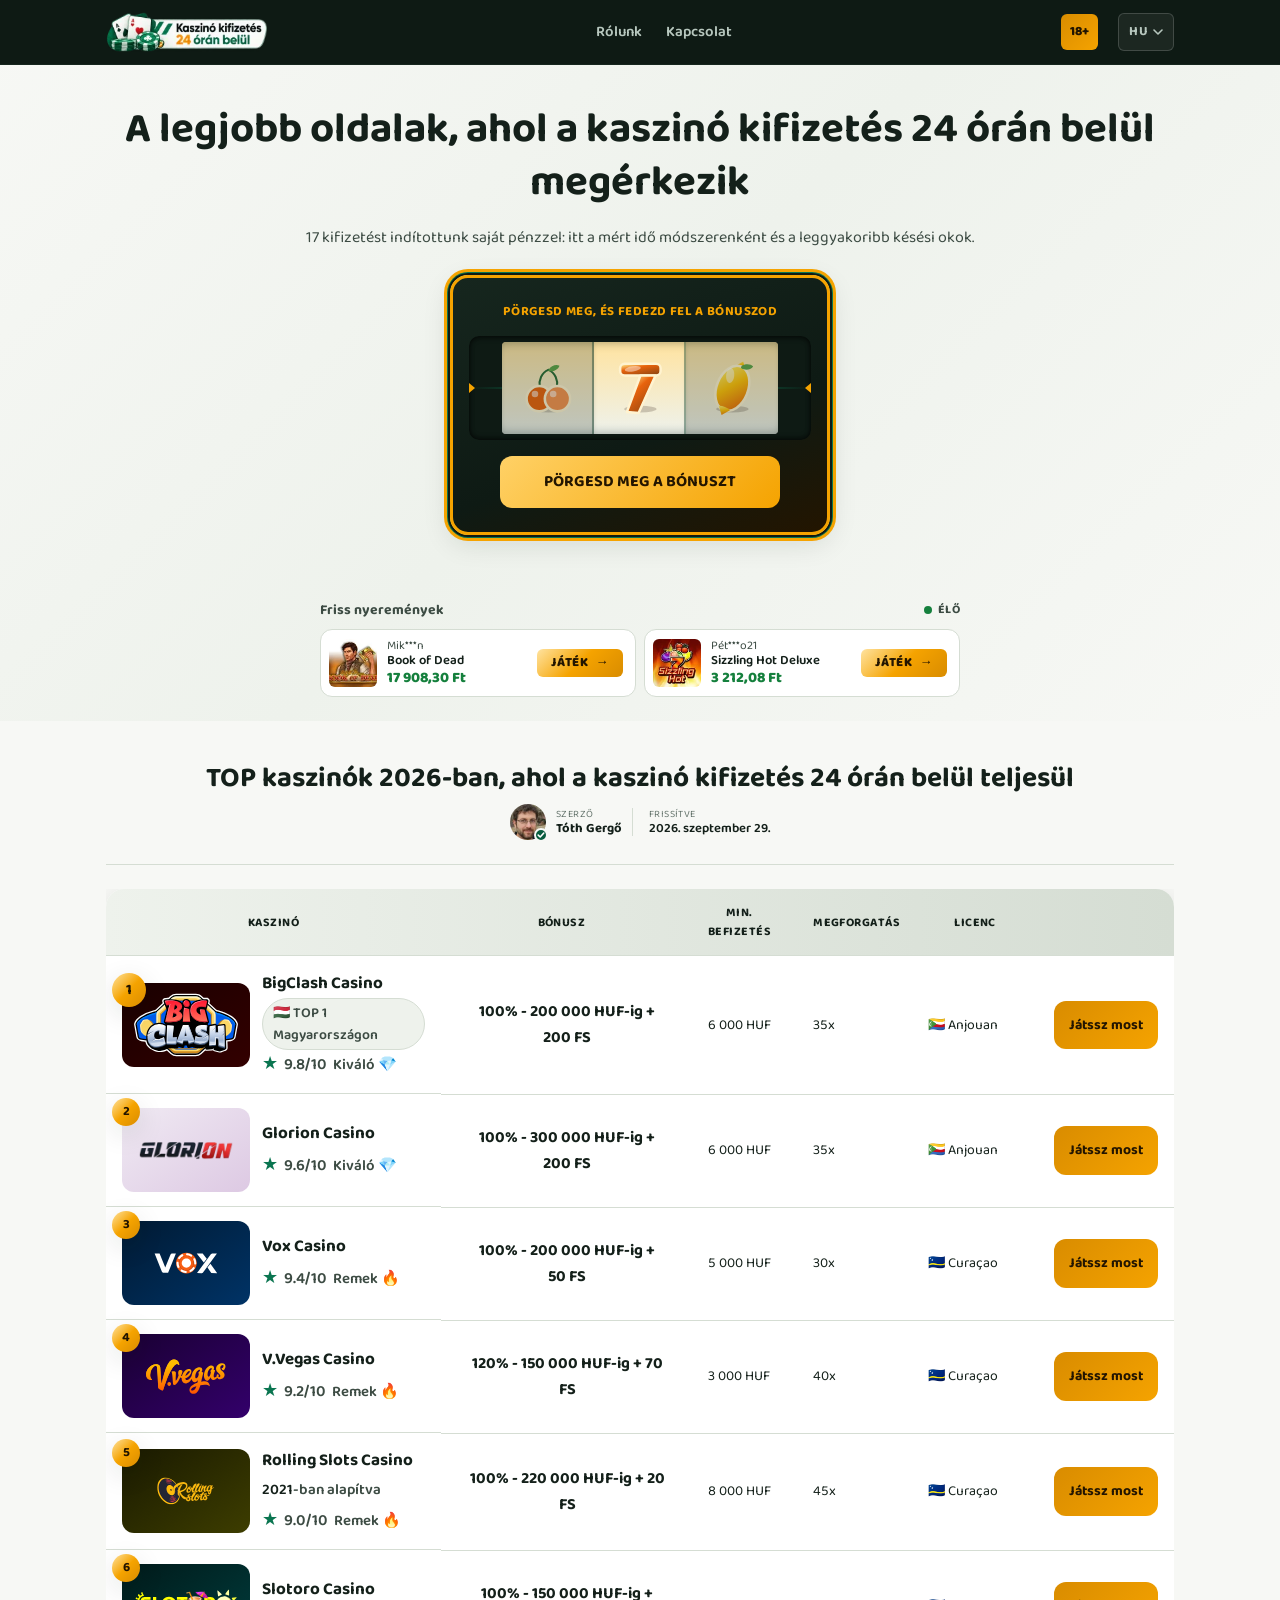
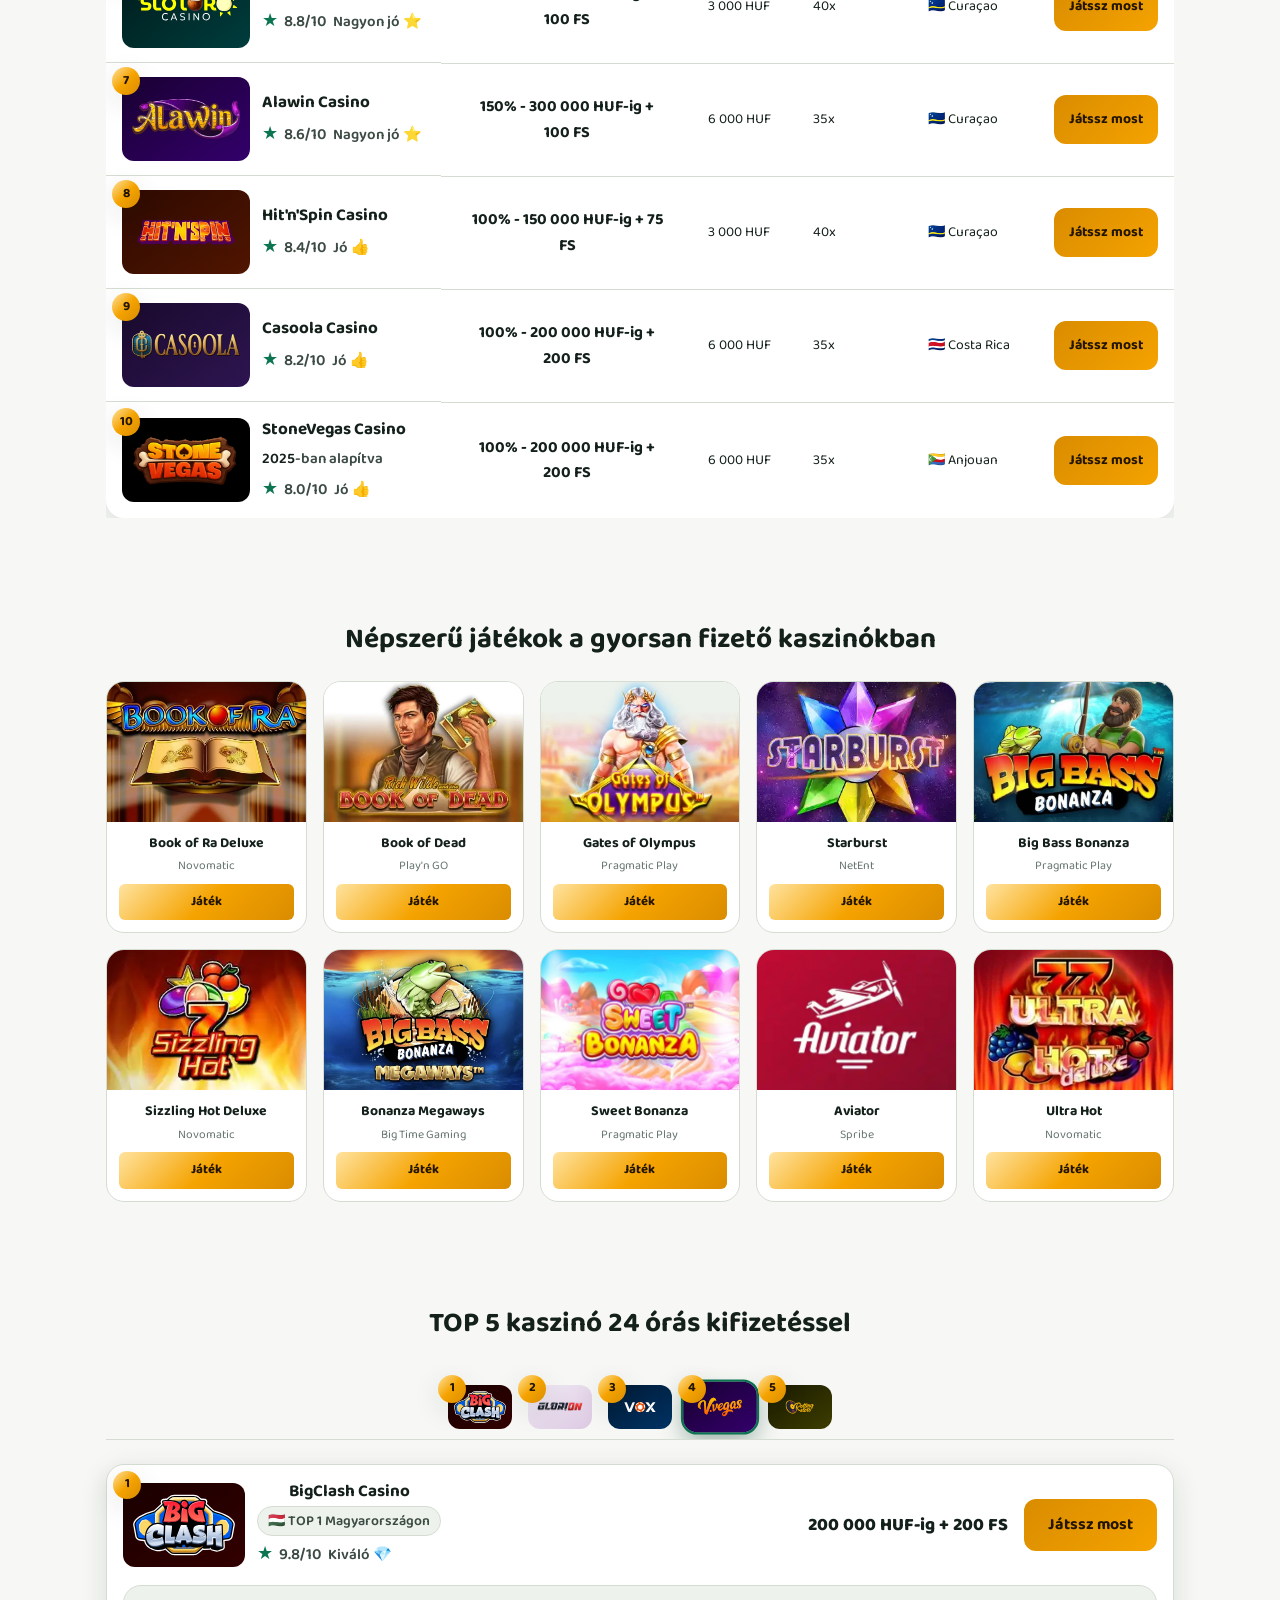
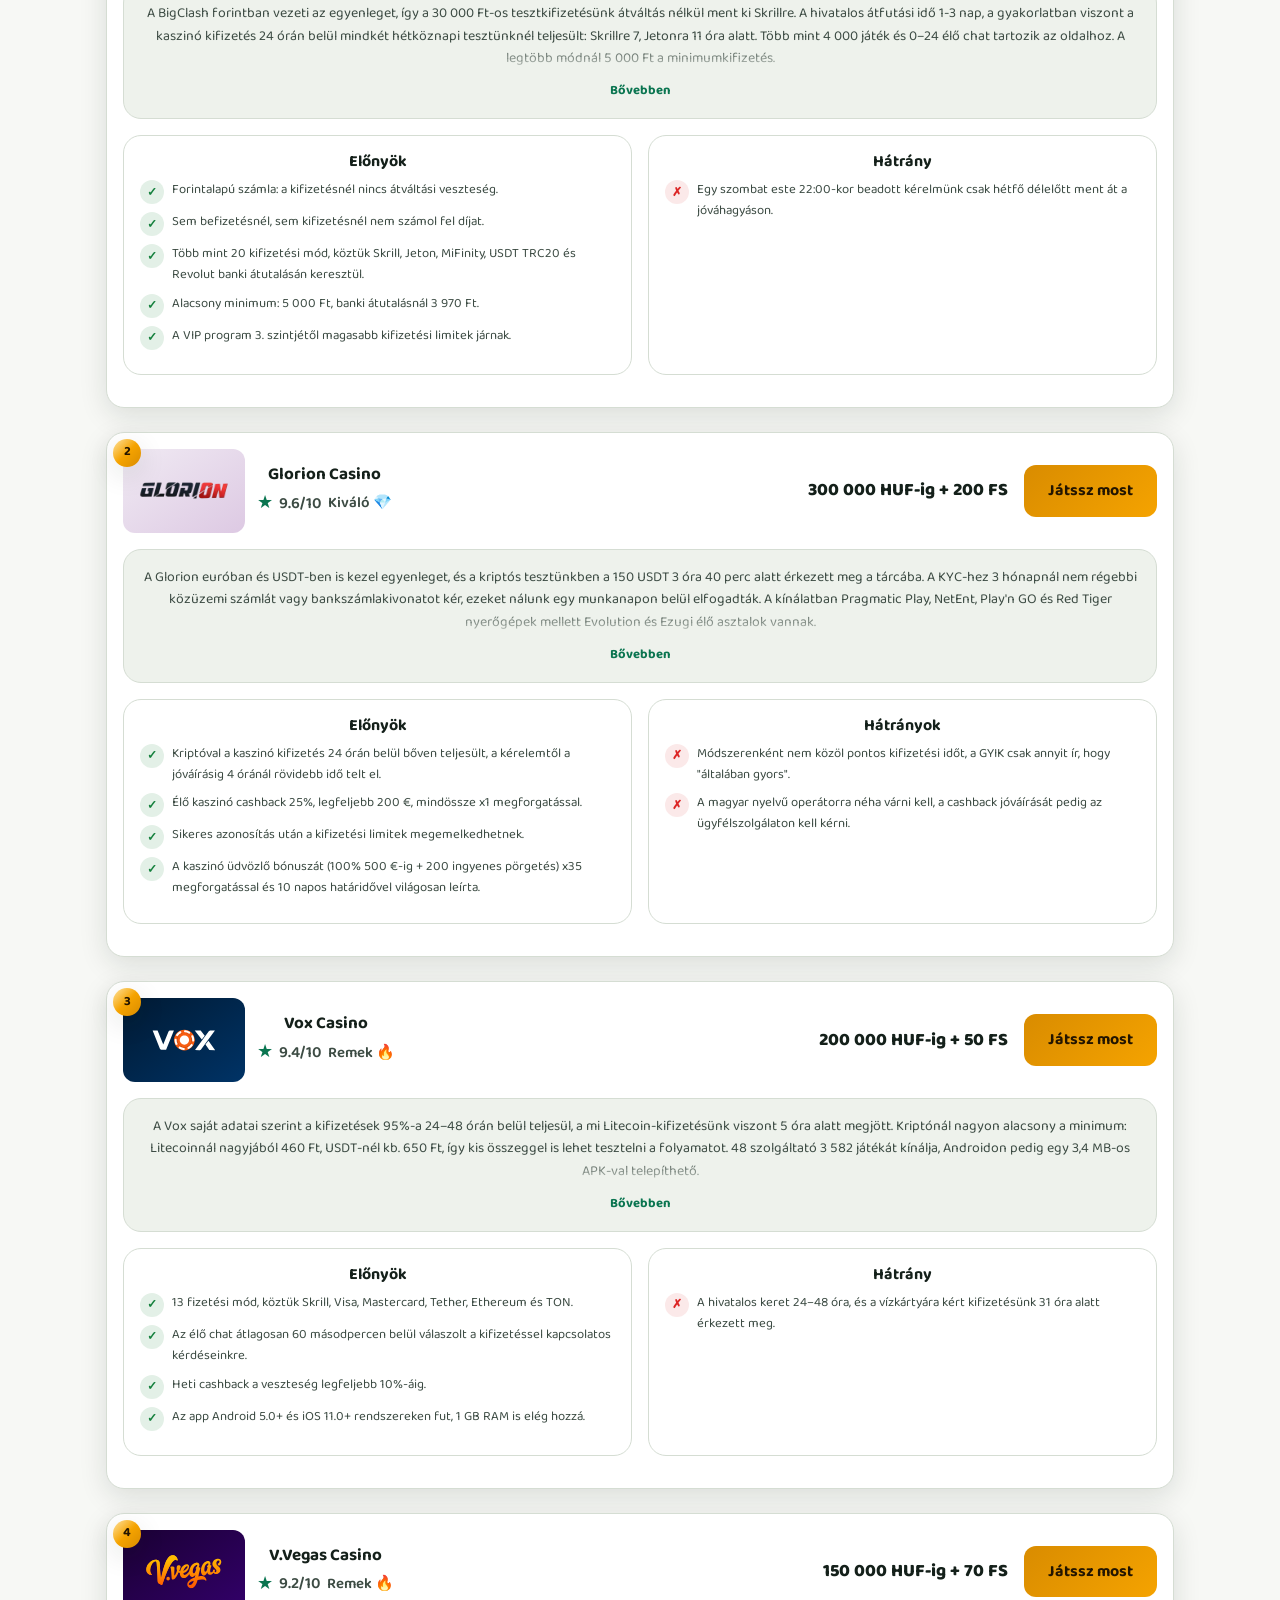
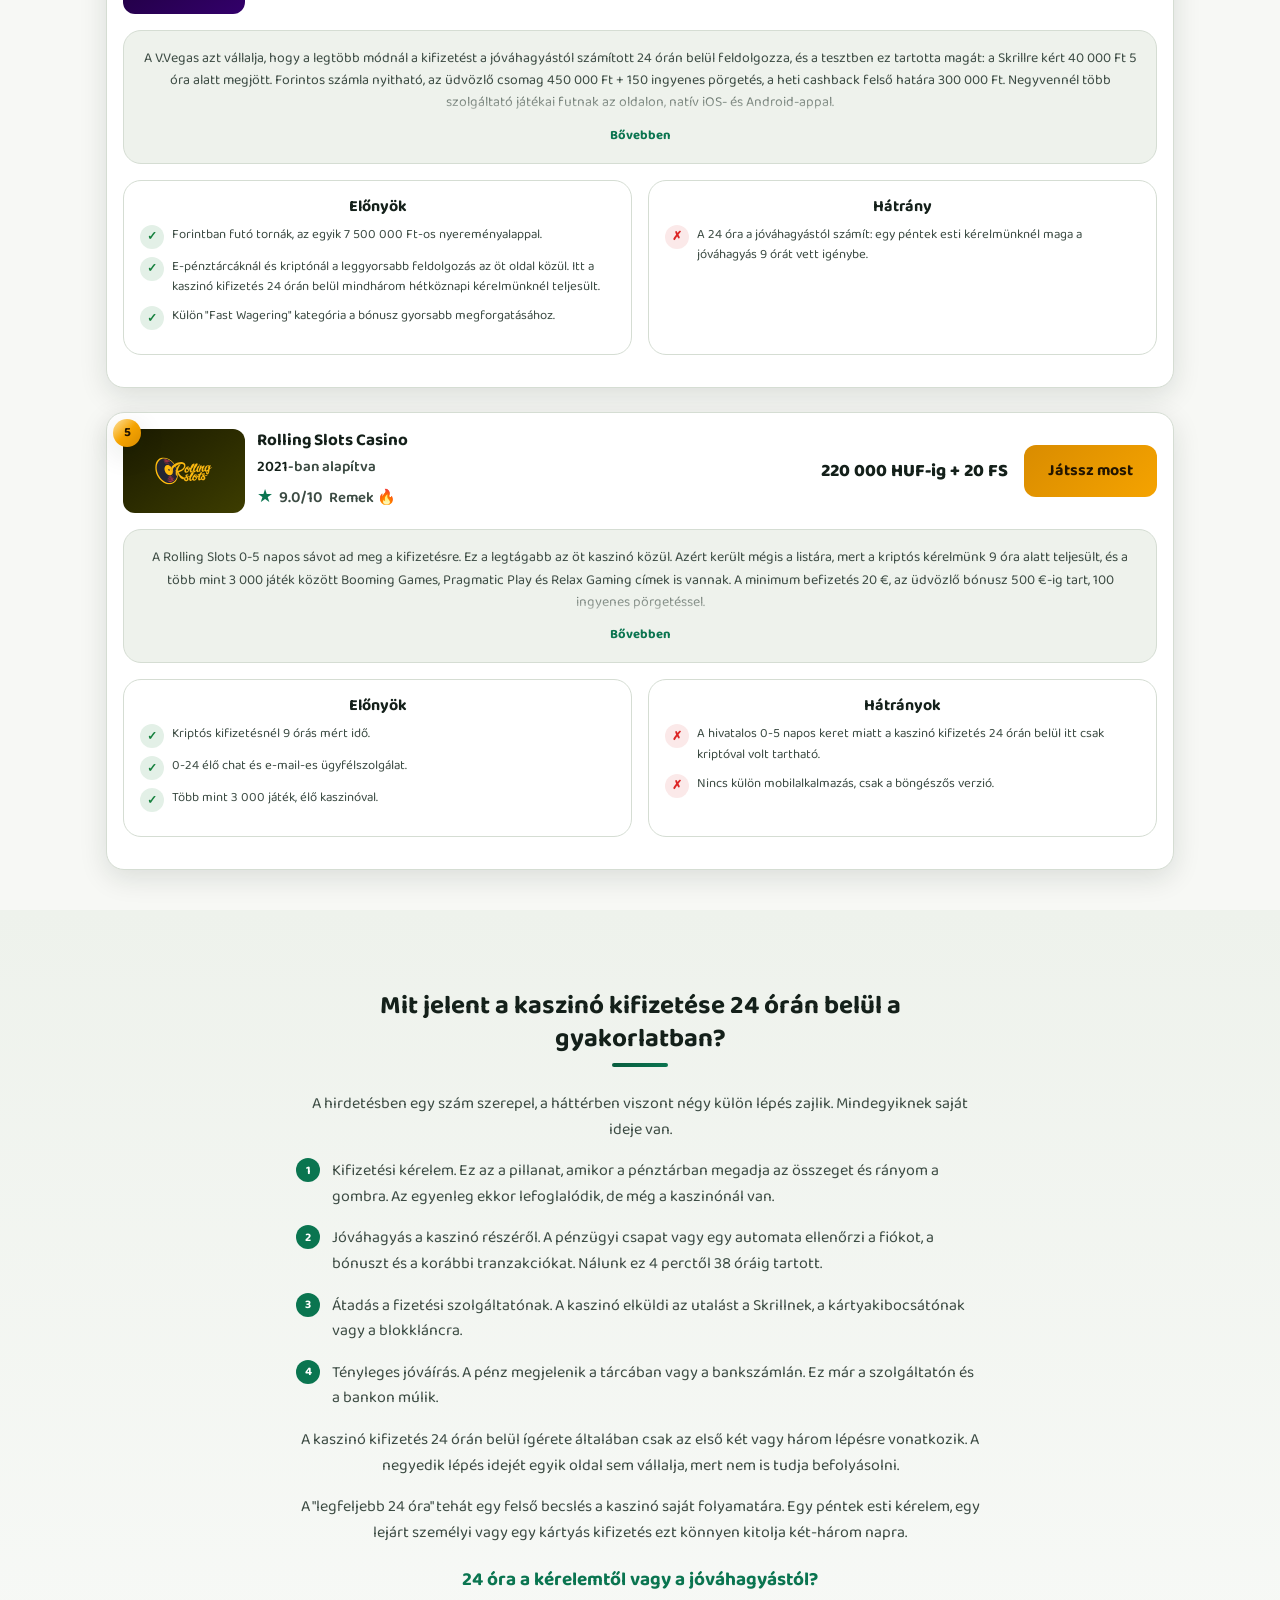
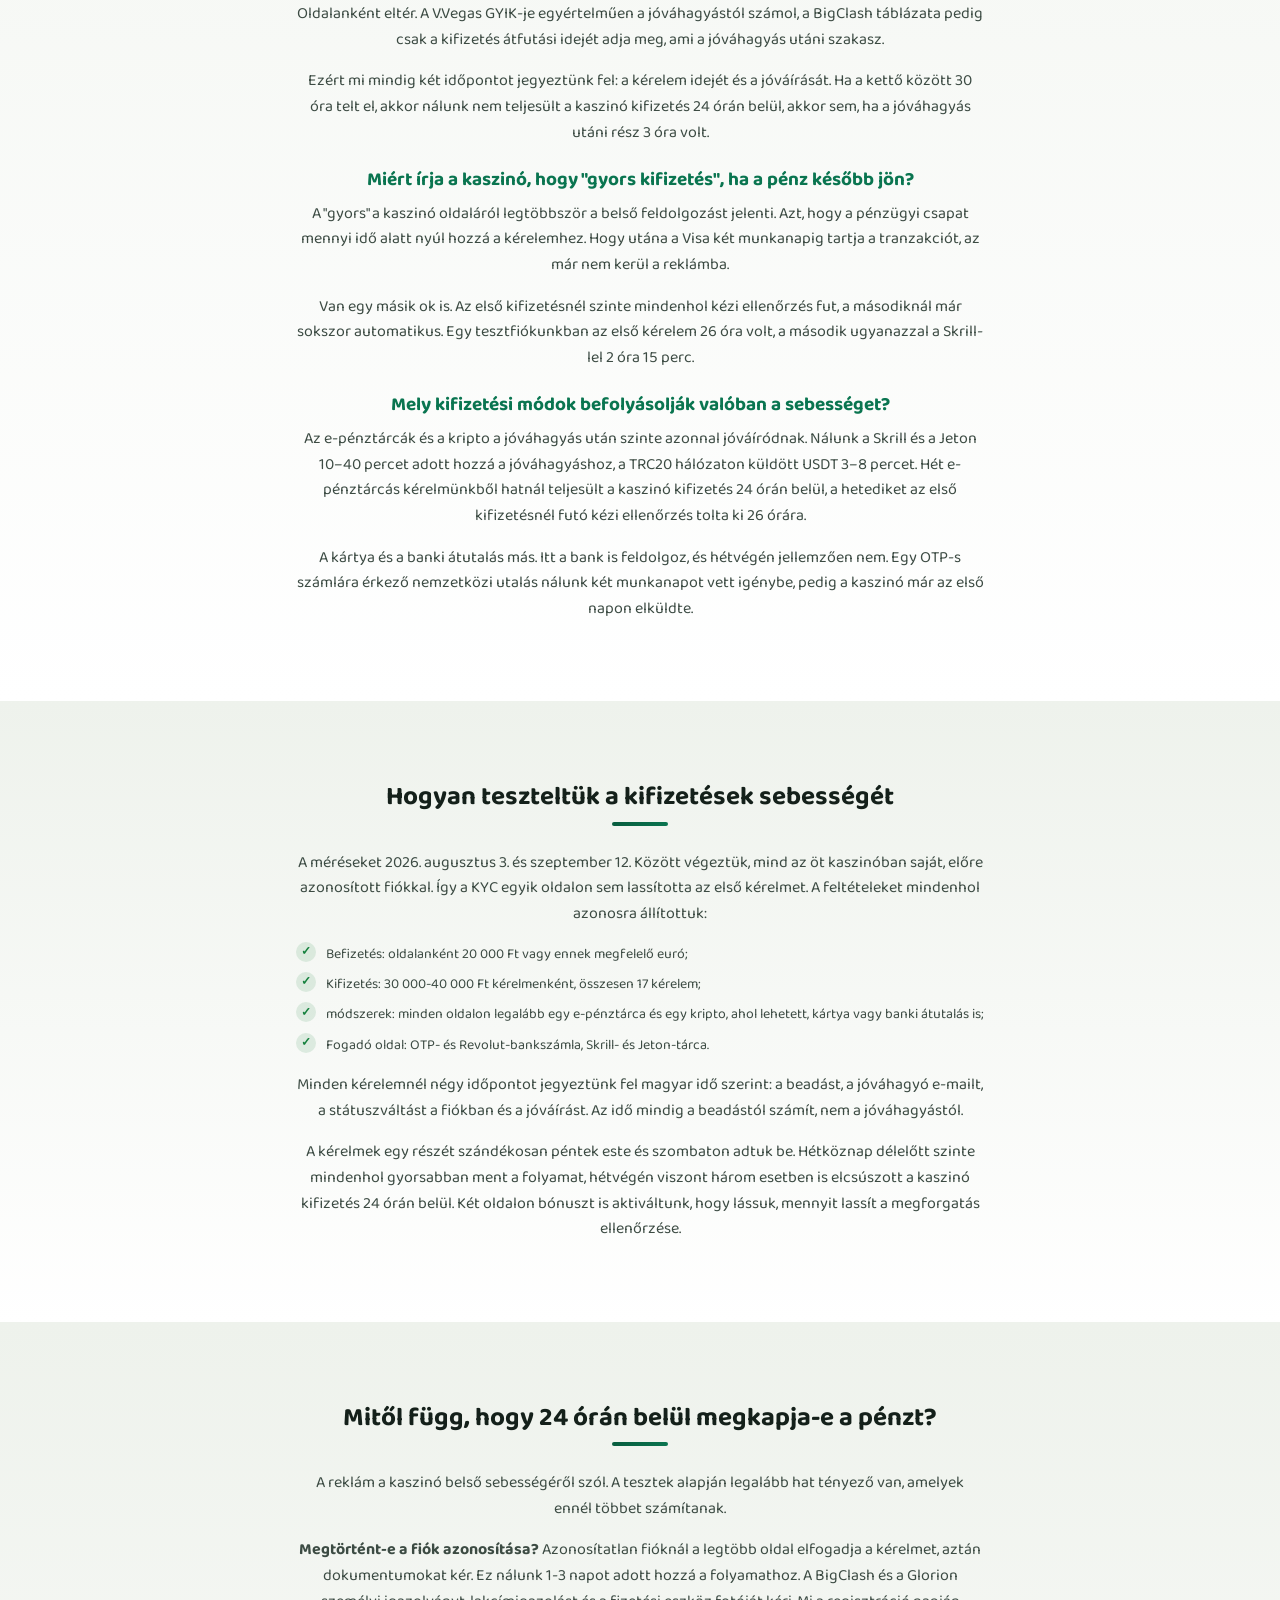
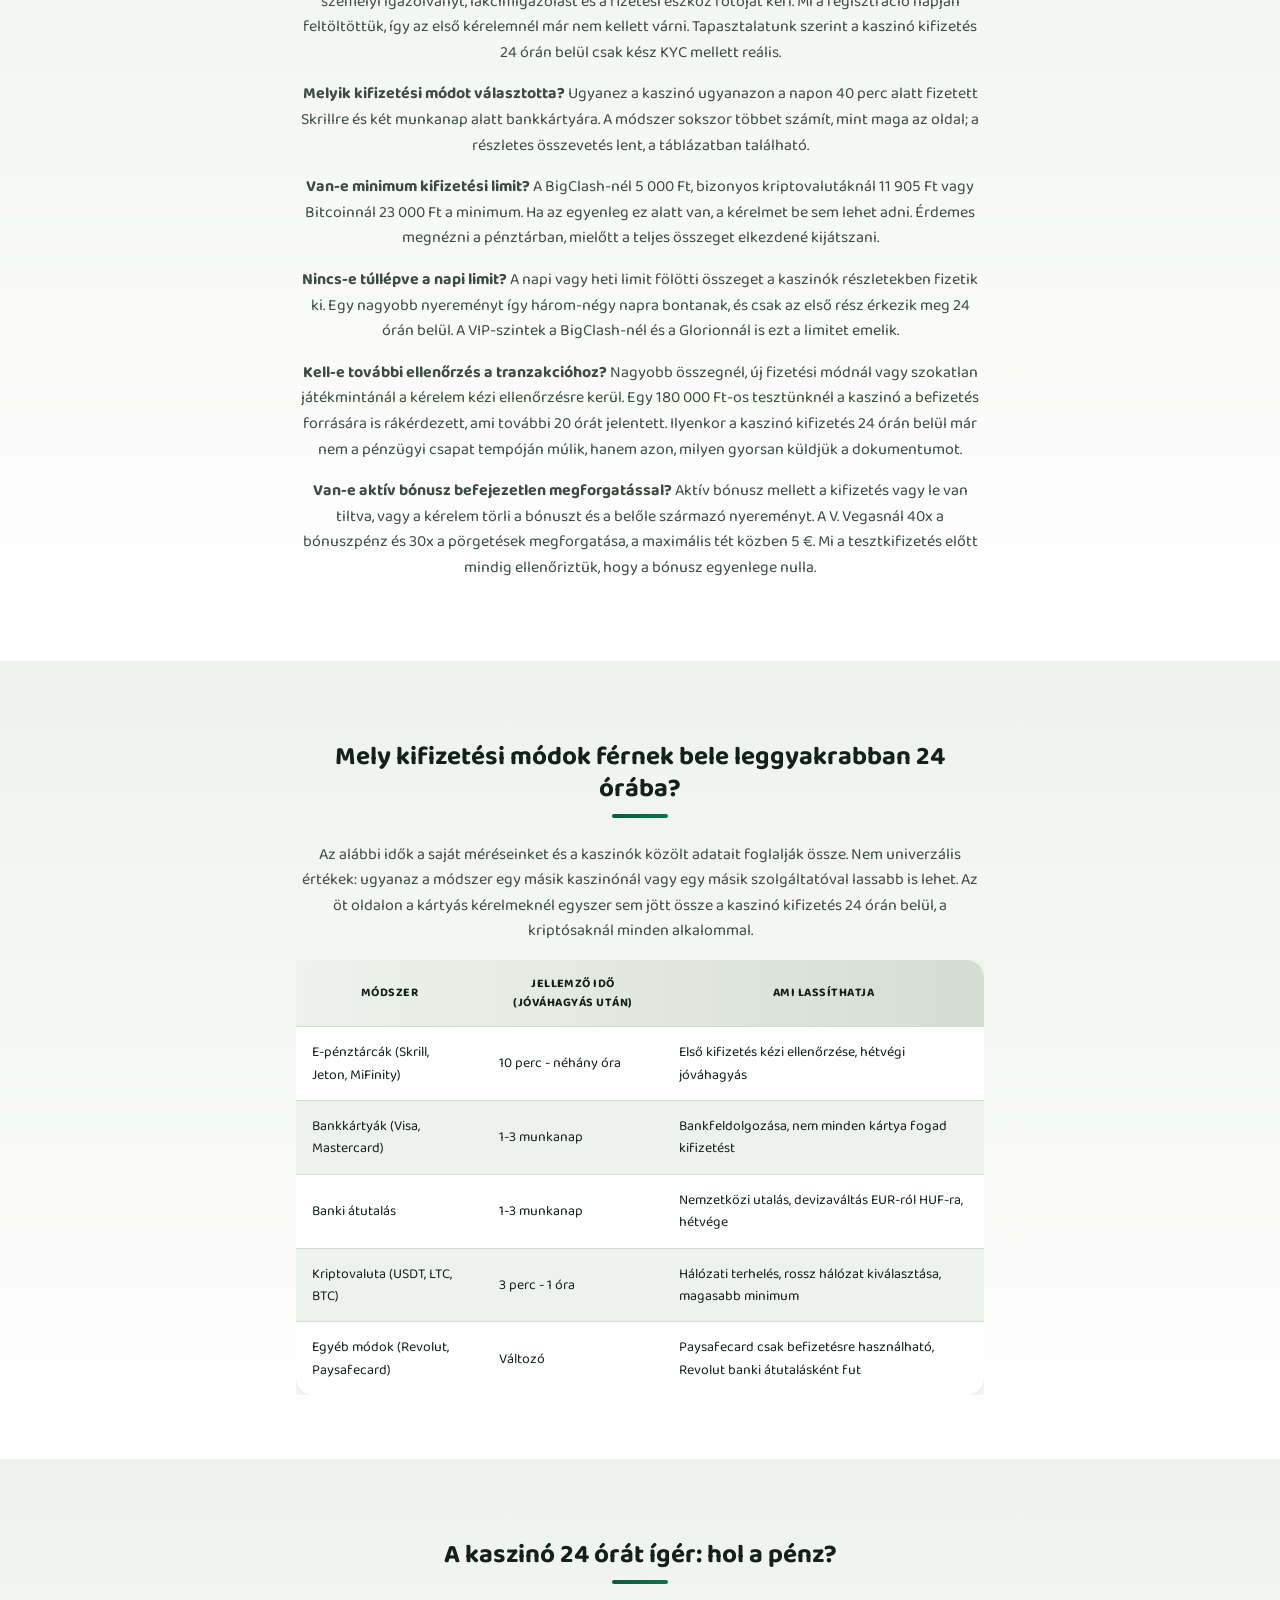
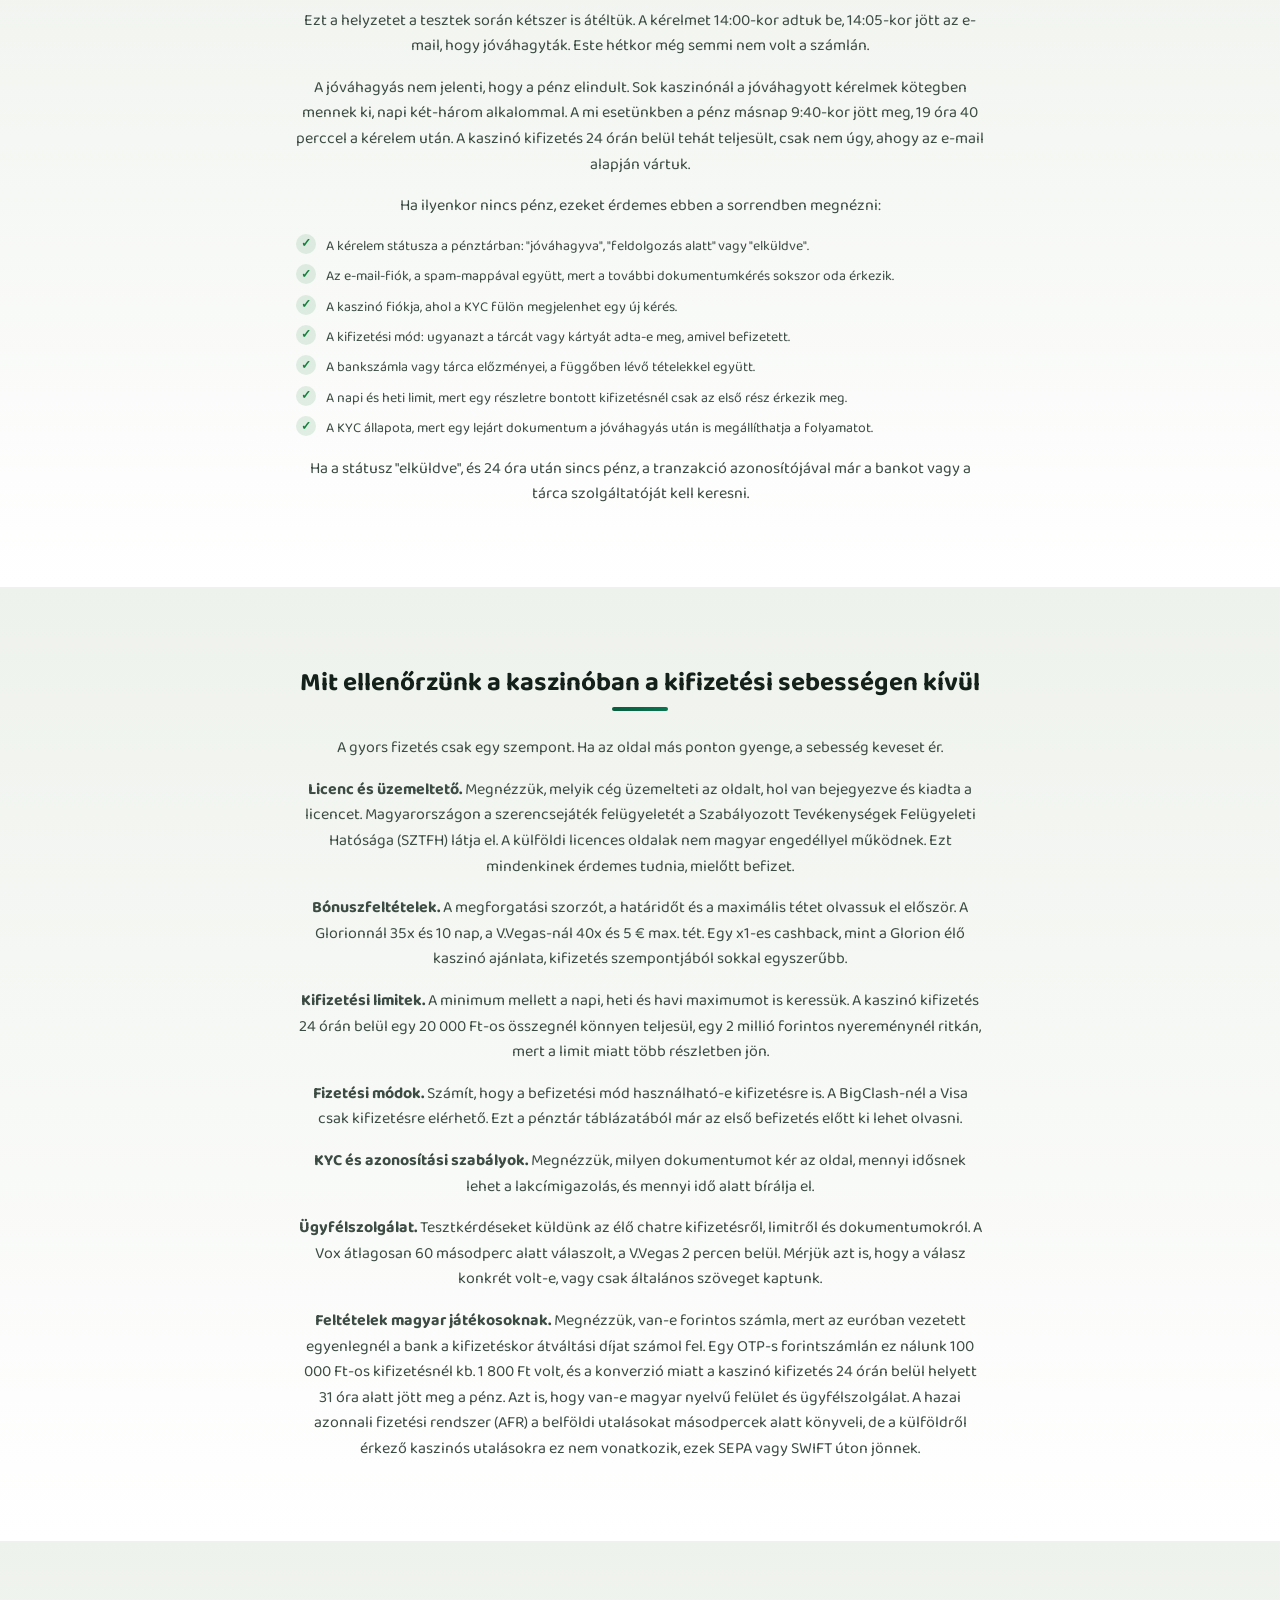
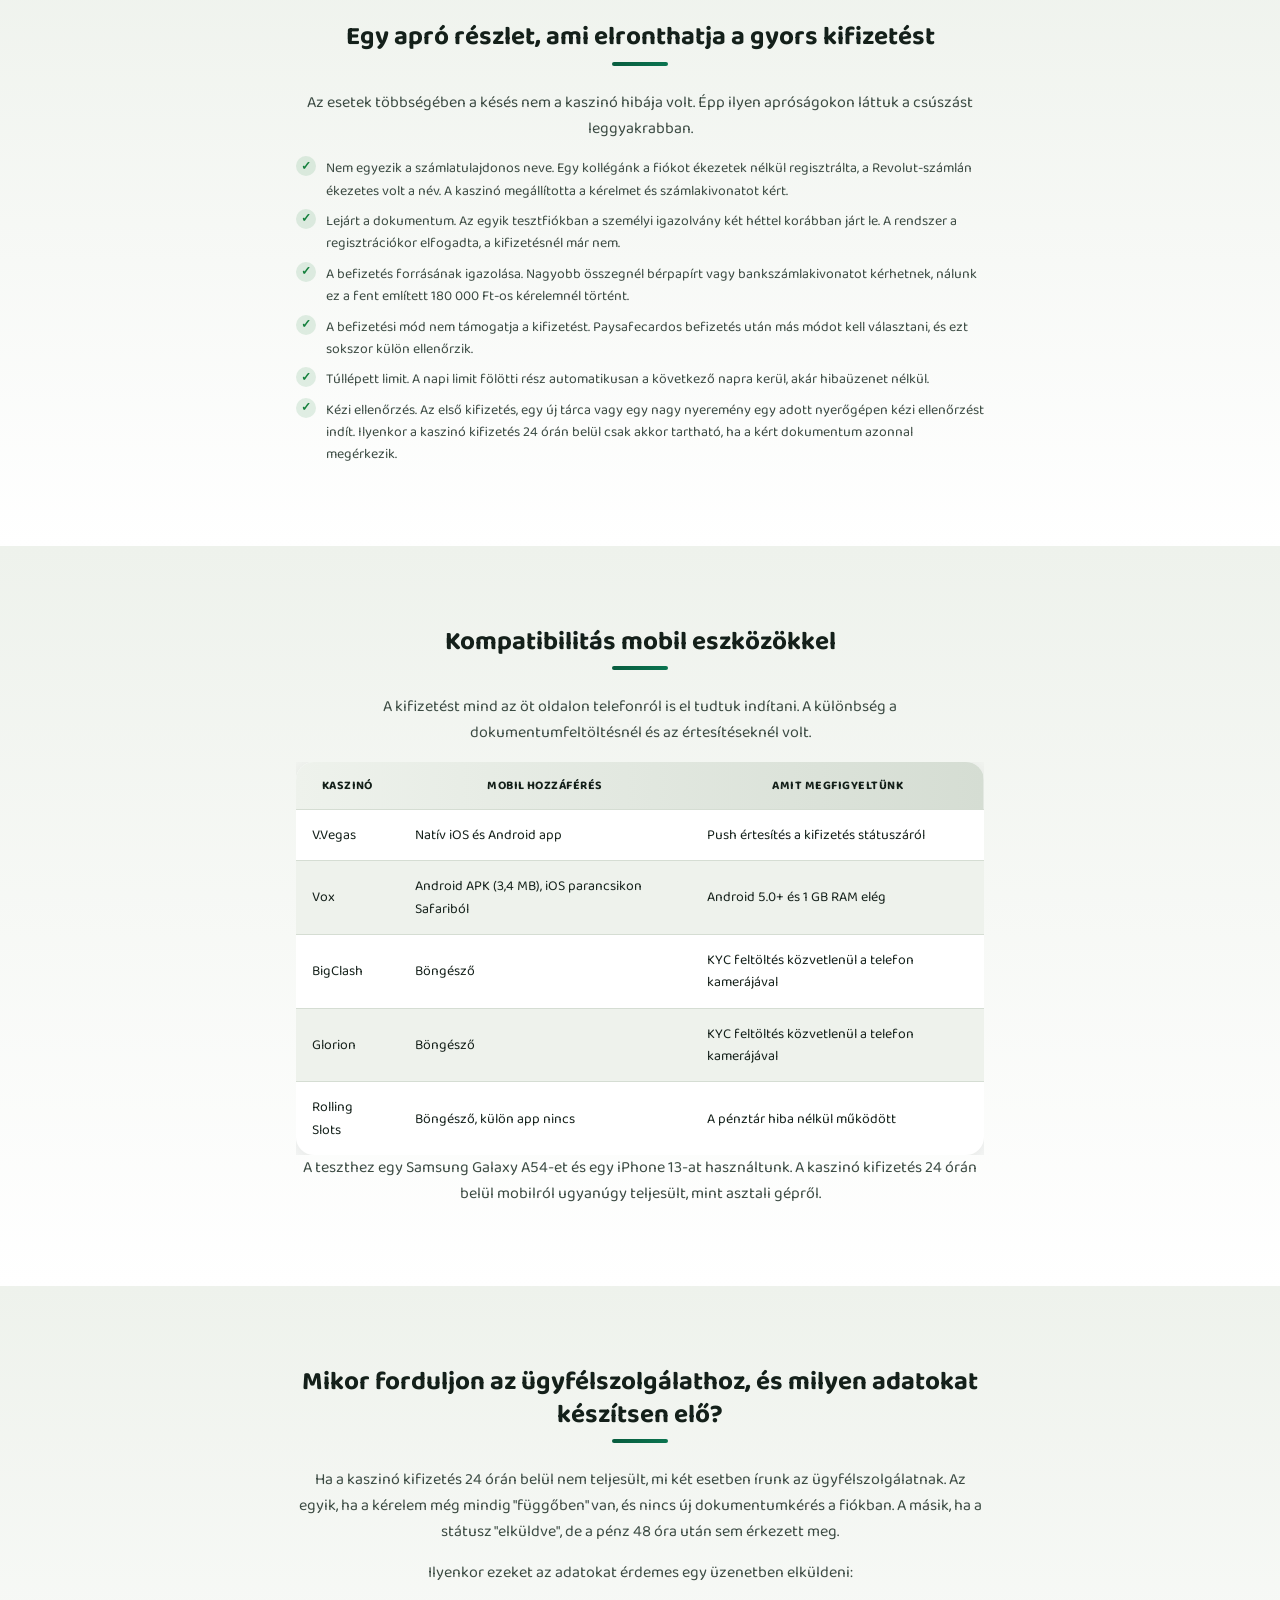
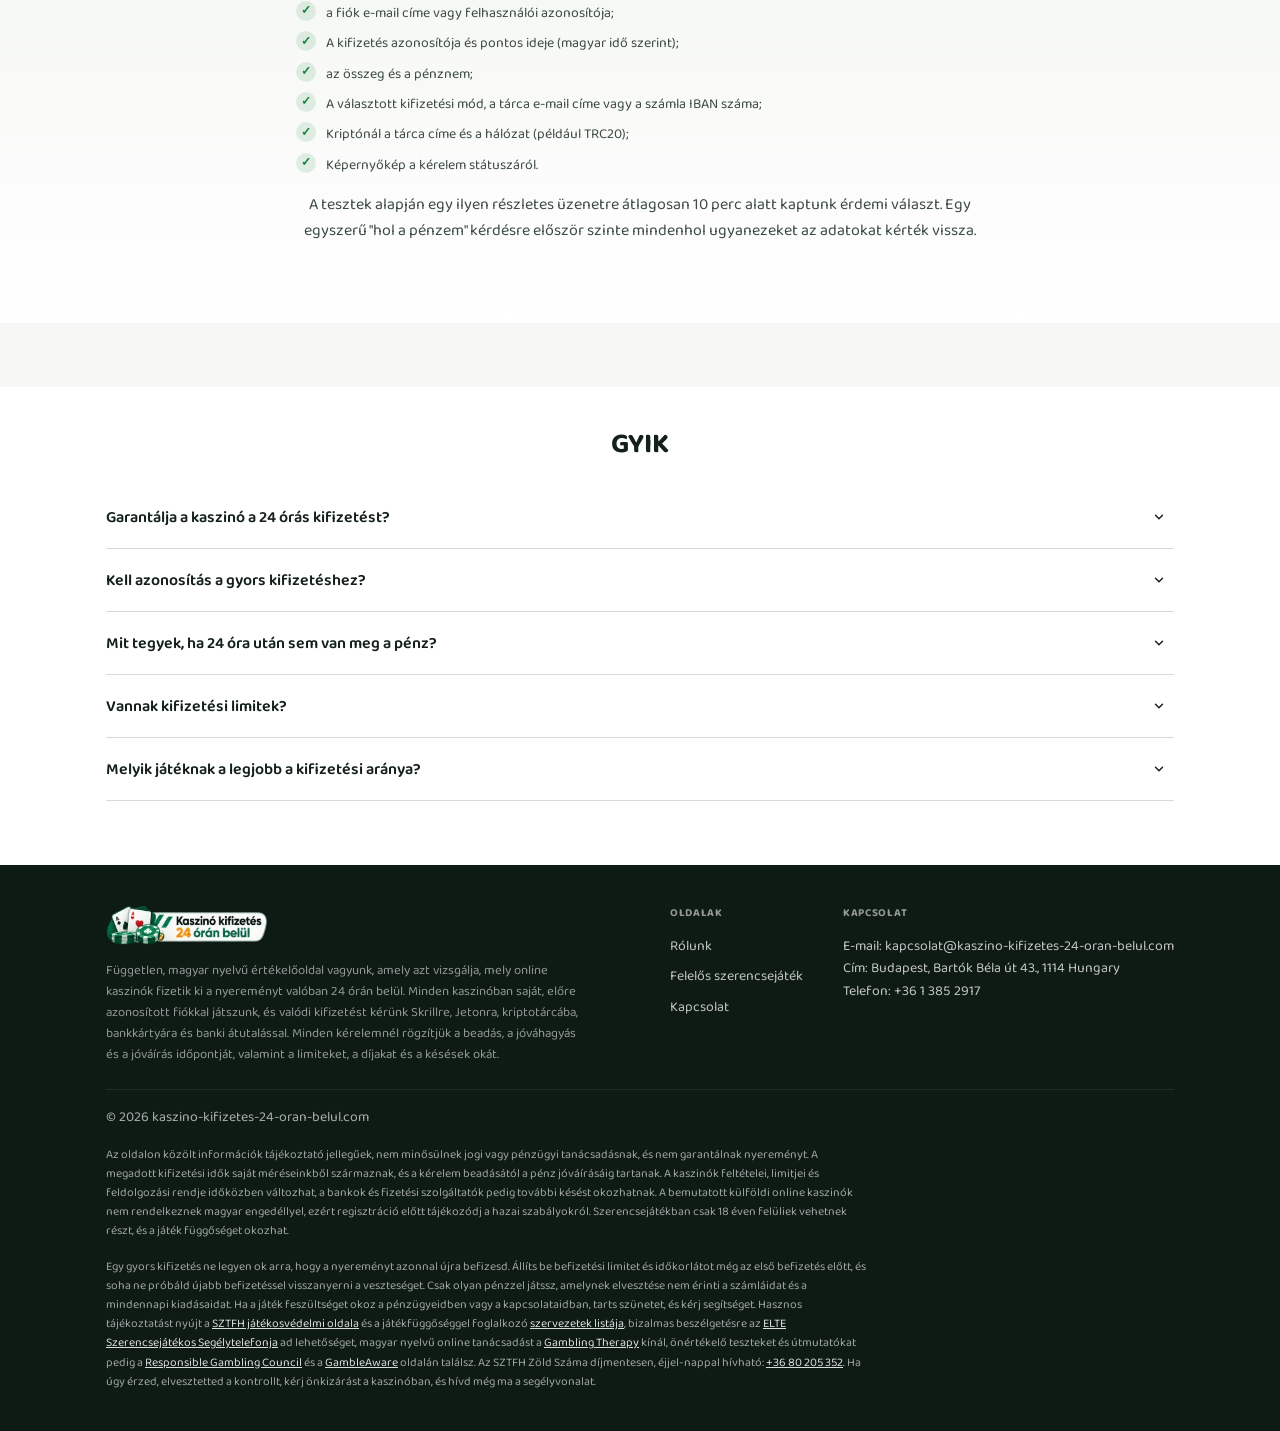
==== index.html @ 71cae9fb "Fill Hungarian home page from Word doc, update footer and sitemap - Home: hero, meta, top-10 ranking" ====
<!DOCTYPE html>
<html lang="hu-HU">
<head>
  <meta charset="UTF-8">
  <meta name="viewport" content="width=device-width, initial-scale=1.0">
  <meta name="theme-color" content="#0E1A14">
  <script>document.documentElement.classList.add('has-js');</script>

  <link rel="icon" type="image/png" href="/favicon-32x32.png" sizes="32x32">
  <link rel="icon" type="image/png" href="/favicon-16x16.png" sizes="16x16">
  <link rel="shortcut icon" href="/favicon.ico">
  <link rel="apple-touch-icon" sizes="180x180" href="/apple-touch-icon.png">
  <link rel="manifest" href="/site.webmanifest">

  <title>Kaszinó kifizetés 24 órán belül: mért idők és limitek</title>
  <meta name="description" content="Kaszinó kifizetés 24 órán belül: 17 valódi kifizetést mértünk Skrillel, kriptóval és banki átutalással. Nézze meg, mi lassítja a pénz érkezését.">
  <meta name="robots" content="index, follow">
  <link rel="canonical" href="https://kaszino-kifizetes-24-oran-belul.com/" />
  <link rel="alternate" hreflang="hu-HU" href="https://kaszino-kifizetes-24-oran-belul.com/" />
  <link rel="alternate" hreflang="sk-hu" href="https://kaszino-kifizetes-24-oran-belul.com/sk-hu/" />
  <link rel="alternate" hreflang="en-hu" href="https://kaszino-kifizetes-24-oran-belul.com/en-hu/" />
  <link rel="alternate" hreflang="ro-hu" href="https://kaszino-kifizetes-24-oran-belul.com/ro-hu/" />
  <link rel="alternate" hreflang="x-default" href="https://kaszino-kifizetes-24-oran-belul.com/" />

  <meta property="og:type" content="website">
  <meta property="og:site_name" content="kaszino-kifizetes-24-oran-belul.com">
  <meta property="og:locale" content="hu_HU">
  <meta property="og:title" content="Kaszinó kifizetés 24 órán belül: mért idők és limitek">
  <meta property="og:description" content="Kaszinó kifizetés 24 órán belül: 17 valódi kifizetést mértünk Skrillel, kriptóval és banki átutalással. Nézze meg, mi lassítja a pénz érkezését.">
  <meta property="og:url" content="https://kaszino-kifizetes-24-oran-belul.com/">
  <meta property="og:image" content="https://kaszino-kifizetes-24-oran-belul.com/android-chrome-512x512.png">
  <meta property="og:image:width" content="512">
  <meta property="og:image:height" content="512">

  <meta name="twitter:card" content="summary_large_image">
  <meta name="twitter:title" content="Kaszinó kifizetés 24 órán belül: mért idők és limitek">
  <meta name="twitter:description" content="Kaszinó kifizetés 24 órán belül: 17 valódi kifizetést mértünk Skrillel, kriptóval és banki átutalással. Nézze meg, mi lassítja a pénz érkezését.">
  <meta name="twitter:image" content="https://kaszino-kifizetes-24-oran-belul.com/android-chrome-512x512.png">

  <link rel="preload" href="/assets/fonts/baloo2-latin.woff2" as="font" type="font/woff2" crossorigin>
  <link rel="preload" href="/assets/fonts/baloo2-latin-ext.woff2" as="font" type="font/woff2" crossorigin>
  <link rel="stylesheet" href="/assets/css/style.min.css">

  <script type="application/ld+json">
  {
    "@context": "https://schema.org",
    "@type": "Article",
    "headline": "A legjobb oldalak, ahol a kaszinó kifizetés 24 órán belül megérkezik",
    "author": {
      "@type": "Person",
      "name": "Tóth Gergő"
    },
    "datePublished": "2026-09-29",
    "dateModified": "2026-09-29",
    "publisher": {
      "@type": "Organization",
      "name": "kaszino-kifizetes-24-oran-belul.com"
    },
    "mainEntityOfPage": {
      "@type": "WebPage",
      "@id": "https://kaszino-kifizetes-24-oran-belul.com/"
    }
  }
  </script>
  <script type="application/ld+json">
    {
      "@context": "https://schema.org",
      "@type": "FAQPage",
      "mainEntity": [
        {
          "@type": "Question",
          "name": "Garantálja a kaszinó a 24 órás kifizetést?",
          "acceptedAnswer": { "@type": "Answer", "text": "Nem. A kaszinó csak a saját feldolgozási idejét vállalja. Nálunk a kaszinó kifizetés 24 órán belül 17 esetből 11-szer teljesült." }
        },
        {
          "@type": "Question",
          "name": "Kell azonosítás a gyors kifizetéshez?",
          "acceptedAnswer": { "@type": "Answer", "text": "Igen. KYC nélkül a kérelem megáll, ez nálunk 1-3 napot jelent." }
        },
        {
          "@type": "Question",
          "name": "Mit tegyek, ha 24 óra után sem van meg a pénz?",
          "acceptedAnswer": { "@type": "Answer", "text": "Nézze meg a kérelem státuszát. \"Elküldve\" esetén a bankot keresse, \"függőben\" esetén az élő chatet." }
        },
        {
          "@type": "Question",
          "name": "Vannak kifizetési limitek?",
          "acceptedAnswer": { "@type": "Answer", "text": "Vannak. A minimum a BigClash-nél 5 000 Ft, a Vox-nál kriptóval pár száz forint. A napi maximum fölött részletekben fizetnek." }
        },
        {
          "@type": "Question",
          "name": "Melyik játéknak a legjobb a kifizetési aránya?",
          "acceptedAnswer": { "@type": "Answer", "text": "A blackjack alapstratégiájával 99%-ot fölölder, a nyerőgépek 94–97% között. A pontos RTP-t a játék információs paneljén érdemes megnézni." }
        }
      ]
    }
  </script>
</head>
<body>
<a class="skip-link" href="#main">Ugrás a tartalomra</a>

<header class="site-header">
  <div class="container site-header__inner">
    <a class="site-header__logo" href="/" aria-label="Megbízható kaszinó gyors kifizetéssel — kezdőlap"><img src="/assets/logo.webp" width="250" height="78" alt="Megbízható kaszinó gyors kifizetéssel" loading="eager" decoding="async"></a>

    <nav class="site-header__nav" aria-label="Fő menü">
      <a class="site-header__nav-link" href="/rolunk/">Rólunk</a>
      <a class="site-header__nav-link" href="/kapcsolat/">Kapcsolat</a>
    </nav>

    <nav class="site-header__actions" aria-label="További menü">
      <span class="age-badge" aria-hidden="true">18+</span>
      <span class="visually-hidden">18 éven felülieknek</span>
      <div class="lang-switch" data-lang-switch>
        <button type="button" class="lang-switch__btn" aria-haspopup="listbox" aria-expanded="false" aria-controls="lang-switch-list">
          <span class="lang-switch__current" data-lang-current>HU</span>
          <svg class="lang-switch__chevron" width="10" height="6" viewBox="0 0 10 6" fill="none" stroke="currentColor" stroke-width="1.6" stroke-linecap="round" stroke-linejoin="round" aria-hidden="true"><path d="M1 1l4 4 4-4"/></svg>
        </button>
        <ul class="lang-switch__list" id="lang-switch-list" role="listbox" hidden>
          <li role="presentation"><button type="button" role="option" aria-selected="true" class="lang-switch__option is-active" data-lang="hu" data-lang-label="HU" data-href="/"><span class="lang-switch__flag" aria-hidden="true">🇭🇺</span> Magyar</button></li>
          <li role="presentation"><button type="button" role="option" aria-selected="false" class="lang-switch__option" data-lang="sk" data-lang-label="SK" data-href="/sk-hu/"><span class="lang-switch__flag" aria-hidden="true">🇸🇰</span> Slovenčina</button></li>
          <li role="presentation"><button type="button" role="option" aria-selected="false" class="lang-switch__option" data-lang="en" data-lang-label="EN" data-href="/en-hu/"><span class="lang-switch__flag" aria-hidden="true">🇬🇧</span> English</button></li>
          <li role="presentation"><button type="button" role="option" aria-selected="false" class="lang-switch__option" data-lang="ro" data-lang-label="RO" data-href="/ro-hu/"><span class="lang-switch__flag" aria-hidden="true">🇷🇴</span> Română</button></li>
        </ul>
      </div>
      <button type="button" class="mob-menu-btn" aria-label="Menü megnyitása" aria-expanded="false" aria-controls="mob-menu">
        <svg width="20" height="20" viewBox="0 0 20 20" fill="none" stroke="currentColor" stroke-width="3" stroke-linecap="round" aria-hidden="true"><line x1="3" y1="5" x2="17" y2="5"/><line x1="3" y1="10" x2="17" y2="10"/><line x1="3" y1="15" x2="17" y2="15"/></svg>
      </button>
    </nav>
  </div>
</header>

<div class="mob-menu" id="mob-menu" role="dialog" aria-modal="true" aria-label="Navigációs menü">
  <div class="mob-menu__backdrop"></div>
  <div class="mob-menu__panel">
    <button type="button" class="mob-menu__close" aria-label="Menü bezárása">
      <svg width="16" height="16" viewBox="0 0 16 16" fill="none" stroke="currentColor" stroke-width="2" stroke-linecap="round" aria-hidden="true"><line x1="2" y1="2" x2="14" y2="14"/><line x1="14" y1="2" x2="2" y2="14"/></svg>
    </button>
    <nav class="mob-menu__nav" aria-label="Oldal navigáció">
      <a class="mob-menu__link" href="/rolunk/">Rólunk</a>
      <a class="mob-menu__link" href="/kapcsolat/">Kapcsolat</a>
    </nav>
  </div>
</div>

<main id="main">

  <section class="hero" aria-labelledby="hero-title">
    <div class="container">
      <h1 class="hero__title" id="hero-title">A legjobb oldalak, ahol a kaszinó kifizetés 24 órán belül megérkezik</h1>
      <p class="hero__lead" id="hero-lead">17 kifizetést indítottunk saját pénzzel: itt a mért idő módszerenként és a leggyakoribb késési okok.</p>
      <button type="button" class="hero__lead-toggle" data-target="hero-lead" aria-controls="hero-lead" aria-expanded="false">Több mutatása</button>

      <div class="hero-podium" data-gift-picker data-gift-style="casino">
        <div class="hero-podium__row" data-gift-fallback>
          <div class="hero-podium__item">
            <span class="hero-podium__badge hero-podium__badge--sm">🥈 2</span>
            <span class="hero-podium__logo-bg" style="background:linear-gradient(145deg, #f0eaf3 0%, #ddc9e3 100%)"><img src="/assets/brands/glorion.webp" width="52" height="36" alt="Glorion Casino logo" loading="lazy" decoding="async"></span>
            <span class="hero-podium__name">Glorion Casino</span>
            <span class="hero-podium__bonus"><span class="hero-podium__bonus-amount">300 000 HUF</span><span class="hero-podium__bonus-spins">+ 200 FS</span></span>
            <button type="button" data-cta-name="glorion" data-cta-section="hero-podium" class="btn btn--gold hero-podium__btn">Játssz most <span class="visually-hidden">(új lapon nyílik meg)</span></button>
          </div>
          <div class="hero-podium__item hero-podium__item--raised">
            <span class="hero-podium__badge">🏆 TOP 1</span>
            <span class="hero-podium__logo-bg" style="background:linear-gradient(145deg, #1a0000 0%, #330000 100%)"><img src="/assets/brands/bigclash.svg" width="52" height="36" alt="BigClash Casino logo" loading="lazy" decoding="async"></span>
            <span class="hero-podium__name">BigClash Casino</span>
            <span class="hero-podium__bonus"><span class="hero-podium__bonus-amount">200 000 HUF</span><span class="hero-podium__bonus-spins">+ 200 FS</span></span>
            <button type="button" data-cta-name="bigclash" data-cta-section="hero-podium" class="btn btn--gold hero-podium__btn">Játssz most <span class="visually-hidden">(új lapon nyílik meg)</span></button>
          </div>
          <div class="hero-podium__item">
            <span class="hero-podium__badge hero-podium__badge--sm">🥉 3</span>
            <span class="hero-podium__logo-bg" style="background:linear-gradient(145deg, #001a33 0%, #003366 100%)"><img src="/assets/brands/vox.svg" width="52" height="36" alt="Vox Casino logo" loading="lazy" decoding="async"></span>
            <span class="hero-podium__name">Vox Casino</span>
            <span class="hero-podium__bonus"><span class="hero-podium__bonus-amount">200 000 HUF</span><span class="hero-podium__bonus-spins">+ 50 FS</span></span>
            <button type="button" data-cta-name="vox" data-cta-section="hero-podium" class="btn btn--gold hero-podium__btn">Játssz most <span class="visually-hidden">(új lapon nyílik meg)</span></button>
          </div>
        </div>
      </div>
      <div class="hero-wins" data-hero-wins role="group" aria-label="Friss nyeremények">
        <div class="hero-wins__head">
          <span class="hero-wins__title">Friss nyeremények</span>
          <span class="hero-wins__live"><span class="hero-wins__dot" aria-hidden="true"></span>Élő</span>
        </div>
        <div class="hero-wins__list" data-hero-wins-list>
          <a class="hero-wins__tile" href="/api/cta/go?siteId=kaszino-kifizetes-24-oran-belul-com&amp;ctaName=slotoro&amp;section=hero-wins&amp;path=%2F" data-cta-name="slotoro" data-cta-section="hero-wins" target="_blank" rel="nofollow noopener">
            <img class="hero-wins__thumb" src="/assets/games/thumbs/Gates-of-Olymps.webp" width="90" height="90" alt="" loading="lazy" decoding="async">
            <span class="hero-wins__info">
              <span class="hero-wins__player">Bal***s82</span>
              <span class="hero-wins__game">Gates of Olympus</span>
              <span class="hero-wins__amount">148 572,36 Ft</span>
            </span>
            <span class="hero-wins__cta">Játék <span class="visually-hidden">(új lapon nyílik meg)</span></span>
          </a>
          <a class="hero-wins__tile" href="/api/cta/go?siteId=kaszino-kifizetes-24-oran-belul-com&amp;ctaName=casoola&amp;section=hero-wins&amp;path=%2F" data-cta-name="casoola" data-cta-section="hero-wins" target="_blank" rel="nofollow noopener">
            <img class="hero-wins__thumb" src="/assets/games/thumbs/Book-of-Dead.webp" width="90" height="90" alt="" loading="lazy" decoding="async">
            <span class="hero-wins__info">
              <span class="hero-wins__player">Kri***a7</span>
              <span class="hero-wins__game">Book of Dead</span>
              <span class="hero-wins__amount">637,84 Ft</span>
            </span>
            <span class="hero-wins__cta">Játék <span class="visually-hidden">(új lapon nyílik meg)</span></span>
          </a>
        </div>
      </div>
    </div>
  </section>

  <section class="section" id="top-list" aria-labelledby="top-list-title">
    <div class="container">
      <h2 class="section__title" id="top-list-title">TOP kaszinók 2026-ban, ahol a kaszinó kifizetés 24 órán belül teljesül</h2>
      <div class="hero__author">
      <div class="hero__author-inner">
        <span class="hero__avatar-wrap">
          <img class="hero__avatar" src="/assets/author.webp" width="36" height="36" alt="Tóth Gergő" loading="eager" decoding="async">
          <span class="verified-badge" title="Ellenőrzött szerző" aria-hidden="true"><svg width="8" height="8" viewBox="0 0 10 10" fill="none" stroke="currentColor" stroke-width="2" stroke-linecap="round" stroke-linejoin="round"><polyline points="1.5 5.2 4 7.5 8.5 2.5"/></svg></span>
        </span>
        <span class="hero__author-name">
          <span class="hero__author-name-label">Szerző</span>
          <a href="/rolunk/"><strong>Tóth Gergő</strong></a>
        </span>
        <span class="hero__author-date">
          <span class="hero__author-date-label">Frissítve</span>
          <time datetime="2026-09-29">2026. szeptember 29.</time>
        </span>
      </div>
      </div>

      <div class="ctable-wrap">
        <table class="ctable brand-table">
          <colgroup class="brand-table__cols">
            <col><col><col><col><col><col>
          </colgroup>
          <thead>
            <tr>
              <th scope="col">Kaszinó</th>
              <th scope="col">Bónusz</th>
              <th scope="col">Min. befizetés</th>
              <th scope="col">Megforgatás</th>
              <th scope="col">Licenc</th>
              <th scope="col"><span class="visually-hidden">Művelet</span></th>
            </tr>
          </thead>
          <tbody>
<tr>
              <td class="brand-table__name">
                <span class="brand-logo-bg" style="background:linear-gradient(145deg, #1a0000 0%, #330000 100%)"><span class="brand-logo-rank">1</span><img class="brand-logo" src="/assets/brands/bigclash.svg" width="52" height="36" alt="BigClash Casino logo" loading="lazy" decoding="async"></span>
                <div class="brand-table__info">
                  <span class="brand-table__title">BigClash Casino</span>
                  <span class="brand-table__top-badge">🇭🇺 TOP 1 Magyarországon</span>
                  <span class="brand-table__rating">
                    <span class="stars" aria-hidden="true"><span class="star star--full">★</span><span class="star star--full">★</span><span class="star star--full">★</span><span class="star star--full">★</span><span class="star star--full">★</span></span>
                    <span class="rating-num">9.8/10</span>
                    <span class="rating-word">Kiváló 💎</span>
                  </span>
                </div>
              </td>
              <td class="bonus-cell" data-label="Bónusz"><span class="bonus-cell__full">100% - 200 000 HUF-ig + 200 FS</span><span class="bonus-cell__label">Üdvözlő bónusz</span><span class="bonus-cell__mobile">200 000 HUF-ig + 200 FS</span></td>
              <td class="brand-table__stats"><span class="brand-table__stat brand-table__stat--percent" data-label="Bónusz">100%</span><span class="brand-table__stat brand-table__stat--mindep" data-label="Min. befizetés">6 000 HUF</span><span class="brand-table__stat brand-table__stat--wager" data-label="Megforgatás">35x</span></td>
              <td data-label="Megforgatás">35x</td>
              <td data-label="Licenc">🇰🇲 Anjouan</td>
              <td><button type="button" data-cta-name="bigclash" data-cta-section="toplist" class="btn btn--gold">Játssz most <span class="visually-hidden">(új lapon nyílik meg)</span></button></td>
            </tr>
<tr>
              <td class="brand-table__name">
                <span class="brand-logo-bg" style="background:linear-gradient(145deg, #f0eaf3 0%, #ddc9e3 100%)"><span class="brand-logo-rank">2</span><img class="brand-logo" src="/assets/brands/glorion.webp" width="52" height="36" alt="Glorion Casino logo" loading="lazy" decoding="async"></span>
                <div class="brand-table__info">
                  <span class="brand-table__title">Glorion Casino</span>
                  <span class="brand-table__rating">
                    <span class="stars" aria-hidden="true"><span class="star star--full">★</span><span class="star star--full">★</span><span class="star star--full">★</span><span class="star star--full">★</span><span class="star star--full">★</span></span>
                    <span class="rating-num">9.6/10</span>
                    <span class="rating-word">Kiváló 💎</span>
                  </span>
                </div>
              </td>
              <td class="bonus-cell" data-label="Bónusz"><span class="bonus-cell__full">100% - 300 000 HUF-ig + 200 FS</span><span class="bonus-cell__label">Üdvözlő bónusz</span><span class="bonus-cell__mobile">300 000 HUF-ig + 200 FS</span></td>
              <td class="brand-table__stats"><span class="brand-table__stat brand-table__stat--percent" data-label="Bónusz">100%</span><span class="brand-table__stat brand-table__stat--mindep" data-label="Min. befizetés">6 000 HUF</span><span class="brand-table__stat brand-table__stat--wager" data-label="Megforgatás">35x</span></td>
              <td data-label="Megforgatás">35x</td>
              <td data-label="Licenc">🇰🇲 Anjouan</td>
              <td><button type="button" data-cta-name="glorion" data-cta-section="toplist" class="btn btn--gold">Játssz most <span class="visually-hidden">(új lapon nyílik meg)</span></button></td>
            </tr>
<tr>
              <td class="brand-table__name">
                <span class="brand-logo-bg" style="background:linear-gradient(145deg, #001a33 0%, #003366 100%)"><span class="brand-logo-rank">3</span><img class="brand-logo" src="/assets/brands/vox.svg" width="52" height="36" alt="Vox Casino logo" loading="lazy" decoding="async"></span>
                <div class="brand-table__info">
                  <span class="brand-table__title">Vox Casino</span>
                  <span class="brand-table__rating">
                    <span class="stars" aria-hidden="true"><span class="star star--full">★</span><span class="star star--full">★</span><span class="star star--full">★</span><span class="star star--full">★</span><span class="star star--half">★</span></span>
                    <span class="rating-num">9.4/10</span>
                    <span class="rating-word">Remek 🔥</span>
                  </span>
                </div>
              </td>
              <td class="bonus-cell" data-label="Bónusz"><span class="bonus-cell__full">100% - 200 000 HUF-ig + 50 FS</span><span class="bonus-cell__label">Üdvözlő bónusz</span><span class="bonus-cell__mobile">200 000 HUF-ig + 50 FS</span></td>
              <td class="brand-table__stats"><span class="brand-table__stat brand-table__stat--percent" data-label="Bónusz">100%</span><span class="brand-table__stat brand-table__stat--mindep" data-label="Min. befizetés">5 000 HUF</span><span class="brand-table__stat brand-table__stat--wager" data-label="Megforgatás">30x</span></td>
              <td data-label="Megforgatás">30x</td>
              <td data-label="Licenc">🇨🇼 Curaçao</td>
              <td><button type="button" data-cta-name="vox" data-cta-section="toplist" class="btn btn--gold">Játssz most <span class="visually-hidden">(új lapon nyílik meg)</span></button></td>
            </tr>
<tr>
              <td class="brand-table__name">
                <span class="brand-logo-bg" style="background:linear-gradient(145deg, #1a0033 0%, #33006b 100%)"><span class="brand-logo-rank">4</span><img class="brand-logo" src="/assets/brands/vvegas.svg" width="52" height="36" alt="V.Vegas Casino logo" loading="lazy" decoding="async"></span>
                <div class="brand-table__info">
                  <span class="brand-table__title">V.Vegas Casino</span>
                  <span class="brand-table__rating">
                    <span class="stars" aria-hidden="true"><span class="star star--full">★</span><span class="star star--full">★</span><span class="star star--full">★</span><span class="star star--full">★</span><span class="star star--half">★</span></span>
                    <span class="rating-num">9.2/10</span>
                    <span class="rating-word">Remek 🔥</span>
                  </span>
                </div>
              </td>
              <td class="bonus-cell" data-label="Bónusz"><span class="bonus-cell__full">120% - 150 000 HUF-ig + 70 FS</span><span class="bonus-cell__label">Üdvözlő bónusz</span><span class="bonus-cell__mobile">150 000 HUF-ig + 70 FS</span></td>
              <td class="brand-table__stats"><span class="brand-table__stat brand-table__stat--percent" data-label="Bónusz">120%</span><span class="brand-table__stat brand-table__stat--mindep" data-label="Min. befizetés">3 000 HUF</span><span class="brand-table__stat brand-table__stat--wager" data-label="Megforgatás">40x</span></td>
              <td data-label="Megforgatás">40x</td>
              <td data-label="Licenc">🇨🇼 Curaçao</td>
              <td><button type="button" data-cta-name="vvegas" data-cta-section="toplist" class="btn btn--gold">Játssz most <span class="visually-hidden">(új lapon nyílik meg)</span></button></td>
            </tr>
<tr>
              <td class="brand-table__name">
                <span class="brand-logo-bg" style="background:linear-gradient(145deg, #1a1a00 0%, #3d3d00 100%)"><span class="brand-logo-rank">5</span><img class="brand-logo" src="/assets/brands/rollingslots.svg" width="52" height="36" alt="Rolling Slots Casino logo" loading="lazy" decoding="async"></span>
                <div class="brand-table__info">
                  <span class="brand-table__title">Rolling Slots Casino</span>
                  <span class="brand-table__founded"><span class="brand-table__founded-year">2021</span>-ban alapítva</span>
                  <span class="brand-table__rating">
                    <span class="stars" aria-hidden="true"><span class="star star--full">★</span><span class="star star--full">★</span><span class="star star--full">★</span><span class="star star--full">★</span><span class="star star--half">★</span></span>
                    <span class="rating-num">9.0/10</span>
                    <span class="rating-word">Remek 🔥</span>
                  </span>
                </div>
              </td>
              <td class="bonus-cell" data-label="Bónusz"><span class="bonus-cell__full">100% - 220 000 HUF-ig + 20 FS</span><span class="bonus-cell__label">Üdvözlő bónusz</span><span class="bonus-cell__mobile">220 000 HUF-ig + 20 FS</span></td>
              <td class="brand-table__stats"><span class="brand-table__stat brand-table__stat--percent" data-label="Bónusz">100%</span><span class="brand-table__stat brand-table__stat--mindep" data-label="Min. befizetés">8 000 HUF</span><span class="brand-table__stat brand-table__stat--wager" data-label="Megforgatás">45x</span></td>
              <td data-label="Megforgatás">45x</td>
              <td data-label="Licenc">🇨🇼 Curaçao</td>
              <td><button type="button" data-cta-name="rollingslots" data-cta-section="toplist" class="btn btn--gold">Játssz most <span class="visually-hidden">(új lapon nyílik meg)</span></button></td>
            </tr>
<tr>
              <td class="brand-table__name">
                <span class="brand-logo-bg" style="background:linear-gradient(145deg, #001a1a 0%, #003d3d 100%)"><span class="brand-logo-rank">6</span><img class="brand-logo" src="/assets/brands/slotoro.svg" width="52" height="36" alt="Slotoro Casino logo" loading="lazy" decoding="async"></span>
                <div class="brand-table__info">
                  <span class="brand-table__title">Slotoro Casino</span>
                  <span class="brand-table__rating">
                    <span class="stars" aria-hidden="true"><span class="star star--full">★</span><span class="star star--full">★</span><span class="star star--full">★</span><span class="star star--full">★</span><span class="star star--empty">★</span></span>
                    <span class="rating-num">8.8/10</span>
                    <span class="rating-word">Nagyon jó ⭐</span>
                  </span>
                </div>
              </td>
              <td class="bonus-cell" data-label="Bónusz"><span class="bonus-cell__full">100% - 150 000 HUF-ig + 100 FS</span><span class="bonus-cell__label">Üdvözlő bónusz</span><span class="bonus-cell__mobile">150 000 HUF-ig + 100 FS</span></td>
              <td class="brand-table__stats"><span class="brand-table__stat brand-table__stat--percent" data-label="Bónusz">100%</span><span class="brand-table__stat brand-table__stat--mindep" data-label="Min. befizetés">3 000 HUF</span><span class="brand-table__stat brand-table__stat--wager" data-label="Megforgatás">40x</span></td>
              <td data-label="Megforgatás">40x</td>
              <td data-label="Licenc">🇨🇼 Curaçao</td>
              <td><button type="button" data-cta-name="slotoro" data-cta-section="toplist" class="btn btn--gold">Játssz most <span class="visually-hidden">(új lapon nyílik meg)</span></button></td>
            </tr>
<tr>
              <td class="brand-table__name">
                <span class="brand-logo-bg" style="background:linear-gradient(145deg, #1a0033 0%, #33006b 100%)"><span class="brand-logo-rank">7</span><img class="brand-logo" src="/assets/brands/alawin.svg" width="52" height="36" alt="Alawin Casino logo" loading="lazy" decoding="async"></span>
                <div class="brand-table__info">
                  <span class="brand-table__title">Alawin Casino</span>
                  <span class="brand-table__rating">
                    <span class="stars" aria-hidden="true"><span class="star star--full">★</span><span class="star star--full">★</span><span class="star star--full">★</span><span class="star star--full">★</span><span class="star star--empty">★</span></span>
                    <span class="rating-num">8.6/10</span>
                    <span class="rating-word">Nagyon jó ⭐</span>
                  </span>
                </div>
              </td>
              <td class="bonus-cell" data-label="Bónusz"><span class="bonus-cell__full">150% - 300 000 HUF-ig + 100 FS</span><span class="bonus-cell__label">Üdvözlő bónusz</span><span class="bonus-cell__mobile">300 000 HUF-ig + 100 FS</span></td>
              <td class="brand-table__stats"><span class="brand-table__stat brand-table__stat--percent" data-label="Bónusz">150%</span><span class="brand-table__stat brand-table__stat--mindep" data-label="Min. befizetés">6 000 HUF</span><span class="brand-table__stat brand-table__stat--wager" data-label="Megforgatás">35x</span></td>
              <td data-label="Megforgatás">35x</td>
              <td data-label="Licenc">🇨🇼 Curaçao</td>
              <td><button type="button" data-cta-name="alawin" data-cta-section="toplist" class="btn btn--gold">Játssz most <span class="visually-hidden">(új lapon nyílik meg)</span></button></td>
            </tr>
<tr>
              <td class="brand-table__name">
                <span class="brand-logo-bg" style="background:linear-gradient(145deg, #2e0a00 0%, #501500 100%)"><span class="brand-logo-rank">8</span><img class="brand-logo" src="/assets/brands/hitnspin.svg" width="52" height="36" alt="Hit'n'Spin Casino logo" loading="lazy" decoding="async"></span>
                <div class="brand-table__info">
                  <span class="brand-table__title">Hit'n'Spin Casino</span>
                  <span class="brand-table__rating">
                    <span class="stars" aria-hidden="true"><span class="star star--full">★</span><span class="star star--full">★</span><span class="star star--full">★</span><span class="star star--full">★</span><span class="star star--empty">★</span></span>
                    <span class="rating-num">8.4/10</span>
                    <span class="rating-word">Jó 👍</span>
                  </span>
                </div>
              </td>
              <td class="bonus-cell" data-label="Bónusz"><span class="bonus-cell__full">100% - 150 000 HUF-ig + 75 FS</span><span class="bonus-cell__label">Üdvözlő bónusz</span><span class="bonus-cell__mobile">150 000 HUF-ig + 75 FS</span></td>
              <td class="brand-table__stats"><span class="brand-table__stat brand-table__stat--percent" data-label="Bónusz">100%</span><span class="brand-table__stat brand-table__stat--mindep" data-label="Min. befizetés">3 000 HUF</span><span class="brand-table__stat brand-table__stat--wager" data-label="Megforgatás">40x</span></td>
              <td data-label="Megforgatás">40x</td>
              <td data-label="Licenc">🇨🇼 Curaçao</td>
              <td><button type="button" data-cta-name="hitnspin" data-cta-section="toplist" class="btn btn--gold">Játssz most <span class="visually-hidden">(új lapon nyílik meg)</span></button></td>
            </tr>
<tr>
              <td class="brand-table__name">
                <span class="brand-logo-bg" style="background:linear-gradient(145deg, #1a0a2e 0%, #2d1550 100%)"><span class="brand-logo-rank">9</span><img class="brand-logo" src="/assets/brands/casoola.svg" width="52" height="36" alt="Casoola Casino logo" loading="lazy" decoding="async"></span>
                <div class="brand-table__info">
                  <span class="brand-table__title">Casoola Casino</span>
                  <span class="brand-table__rating">
                    <span class="stars" aria-hidden="true"><span class="star star--full">★</span><span class="star star--full">★</span><span class="star star--full">★</span><span class="star star--full">★</span><span class="star star--empty">★</span></span>
                    <span class="rating-num">8.2/10</span>
                    <span class="rating-word">Jó 👍</span>
                  </span>
                </div>
              </td>
              <td class="bonus-cell" data-label="Bónusz"><span class="bonus-cell__full">100% - 200 000 HUF-ig + 200 FS</span><span class="bonus-cell__label">Üdvözlő bónusz</span><span class="bonus-cell__mobile">200 000 HUF-ig + 200 FS</span></td>
              <td class="brand-table__stats"><span class="brand-table__stat brand-table__stat--percent" data-label="Bónusz">100%</span><span class="brand-table__stat brand-table__stat--mindep" data-label="Min. befizetés">6 000 HUF</span><span class="brand-table__stat brand-table__stat--wager" data-label="Megforgatás">35x</span></td>
              <td data-label="Megforgatás">35x</td>
              <td data-label="Licenc">🇨🇷 Costa Rica</td>
              <td><button type="button" data-cta-name="casoola" data-cta-section="toplist" class="btn btn--gold">Játssz most <span class="visually-hidden">(új lapon nyílik meg)</span></button></td>
            </tr>
<tr>
              <td class="brand-table__name">
                <span class="brand-logo-bg" style="background:#000000"><span class="brand-logo-rank">10</span><img class="brand-logo" src="/assets/brands/stonevegas.svg" width="52" height="36" alt="StoneVegas Casino logo" loading="lazy" decoding="async"></span>
                <div class="brand-table__info">
                  <span class="brand-table__title">StoneVegas Casino</span>
                  <span class="brand-table__founded"><span class="brand-table__founded-year">2025</span>-ban alapítva</span>
                  <span class="brand-table__rating">
                    <span class="stars" aria-hidden="true"><span class="star star--full">★</span><span class="star star--full">★</span><span class="star star--full">★</span><span class="star star--half">★</span><span class="star star--empty">★</span></span>
                    <span class="rating-num">8.0/10</span>
                    <span class="rating-word">Jó 👍</span>
                  </span>
                </div>
              </td>
              <td class="bonus-cell" data-label="Bónusz"><span class="bonus-cell__full">100% - 200 000 HUF-ig + 200 FS</span><span class="bonus-cell__label">Üdvözlő bónusz</span><span class="bonus-cell__mobile">200 000 HUF-ig + 200 FS</span></td>
              <td class="brand-table__stats"><span class="brand-table__stat brand-table__stat--percent" data-label="Bónusz">100%</span><span class="brand-table__stat brand-table__stat--mindep" data-label="Min. befizetés">6 000 HUF</span><span class="brand-table__stat brand-table__stat--wager" data-label="Megforgatás">35x</span></td>
              <td data-label="Megforgatás">35x</td>
              <td data-label="Licenc">🇰🇲 Anjouan</td>
              <td><button type="button" data-cta-name="stonevegas" data-cta-section="toplist" class="btn btn--gold">Játssz most <span class="visually-hidden">(új lapon nyílik meg)</span></button></td>
            </tr>
          </tbody>
        </table>
      </div>
    </div>
  </section>

  <section class="section games-block" id="popular-games" aria-labelledby="games-block-title">
    <div class="container">
      <h2 class="section__title" id="games-block-title">Népszerű játékok a gyorsan fizető kaszinókban</h2>
      <div class="games-carousel" data-games-carousel>
        <ul class="games-grid" data-games-track>
        <li class="game-card">
          <div class="game-card__thumb"><img src="/assets/games/Book-of-Ra.webp" alt="Book of Ra Deluxe" loading="lazy" decoding="async"></div>
          <div class="game-card__body">
            <span class="game-card__name">Book of Ra Deluxe</span>
            <span class="game-card__provider">Novomatic</span>
          </div>
          <button type="button" data-cta-name="vvegas" data-cta-section="games" class="game-card__cta">Játék <span class="visually-hidden">(új lapon nyílik meg)</span></button>
        </li>
        <li class="game-card">
          <div class="game-card__thumb"><img src="/assets/games/Book-of-Dead.webp" alt="Book of Dead" loading="lazy" decoding="async"></div>
          <div class="game-card__body">
            <span class="game-card__name">Book of Dead</span>
            <span class="game-card__provider">Play'n GO</span>
          </div>
          <button type="button" data-cta-name="hitnspin" data-cta-section="games" class="game-card__cta">Játék <span class="visually-hidden">(új lapon nyílik meg)</span></button>
        </li>
        <li class="game-card">
          <div class="game-card__thumb"><img src="/assets/games/Gates-of-Olymps.webp" alt="Gates of Olympus" loading="lazy" decoding="async"></div>
          <div class="game-card__body">
            <span class="game-card__name">Gates of Olympus</span>
            <span class="game-card__provider">Pragmatic Play</span>
          </div>
          <button type="button" data-cta-name="casoola" data-cta-section="games" class="game-card__cta">Játék <span class="visually-hidden">(új lapon nyílik meg)</span></button>
        </li>
        <li class="game-card">
          <div class="game-card__thumb"><img src="/assets/games/starburst.webp" alt="Starburst" loading="lazy" decoding="async"></div>
          <div class="game-card__body">
            <span class="game-card__name">Starburst</span>
            <span class="game-card__provider">NetEnt</span>
          </div>
          <button type="button" data-cta-name="stonevegas" data-cta-section="games" class="game-card__cta">Játék <span class="visually-hidden">(új lapon nyílik meg)</span></button>
        </li>
        <li class="game-card">
          <div class="game-card__thumb"><img src="/assets/games/Big-Bass-Bonanza.webp" alt="Big Bass Bonanza" loading="lazy" decoding="async"></div>
          <div class="game-card__body">
            <span class="game-card__name">Big Bass Bonanza</span>
            <span class="game-card__provider">Pragmatic Play</span>
          </div>
          <button type="button" data-cta-name="glorion" data-cta-section="games" class="game-card__cta">Játék <span class="visually-hidden">(új lapon nyílik meg)</span></button>
        </li>
        <li class="game-card">
          <div class="game-card__thumb"><img src="/assets/games/Sizzling-Hot.webp" alt="Sizzling Hot Deluxe" loading="lazy" decoding="async"></div>
          <div class="game-card__body">
            <span class="game-card__name">Sizzling Hot Deluxe</span>
            <span class="game-card__provider">Novomatic</span>
          </div>
          <button type="button" data-cta-name="bigclash" data-cta-section="games" class="game-card__cta">Játék <span class="visually-hidden">(új lapon nyílik meg)</span></button>
        </li>
        <li class="game-card">
          <div class="game-card__thumb"><img src="/assets/games/Bonanza-Megaways.webp" alt="Bonanza Megaways" loading="lazy" decoding="async"></div>
          <div class="game-card__body">
            <span class="game-card__name">Bonanza Megaways</span>
            <span class="game-card__provider">Big Time Gaming</span>
          </div>
          <button type="button" data-cta-name="rollingslots" data-cta-section="games" class="game-card__cta">Játék <span class="visually-hidden">(új lapon nyílik meg)</span></button>
        </li>
        <li class="game-card">
          <div class="game-card__thumb"><img src="/assets/games/sweet-bonanza.webp" alt="Sweet Bonanza" loading="lazy" decoding="async"></div>
          <div class="game-card__body">
            <span class="game-card__name">Sweet Bonanza</span>
            <span class="game-card__provider">Pragmatic Play</span>
          </div>
          <button type="button" data-cta-name="slotoro" data-cta-section="games" class="game-card__cta">Játék <span class="visually-hidden">(új lapon nyílik meg)</span></button>
        </li>
        <li class="game-card">
          <div class="game-card__thumb"><img src="/assets/games/aviator.webp" alt="Aviator" loading="lazy" decoding="async"></div>
          <div class="game-card__body">
            <span class="game-card__name">Aviator</span>
            <span class="game-card__provider">Spribe</span>
          </div>
          <button type="button" data-cta-name="vox" data-cta-section="games" class="game-card__cta">Játék <span class="visually-hidden">(új lapon nyílik meg)</span></button>
        </li>
        <li class="game-card">
          <div class="game-card__thumb"><img src="/assets/games/ultra-hot-deluxe.webp" alt="Ultra Hot" loading="lazy" decoding="async"></div>
          <div class="game-card__body">
            <span class="game-card__name">Ultra Hot</span>
            <span class="game-card__provider">Novomatic</span>
          </div>
          <button type="button" data-cta-name="alawin" data-cta-section="games" class="game-card__cta">Játék <span class="visually-hidden">(új lapon nyílik meg)</span></button>
        </li>
        </ul>
        <div class="games-carousel__dots" data-games-dots></div>
      </div>
    </div>
  </section>

  <section class="section" id="reviews" aria-labelledby="reviews-title">
    <div class="container">
      <h2 class="section__title" id="reviews-title">TOP 5 kaszinó 24 órás kifizetéssel</h2>

      <div class="review-nav">
        <a href="#review-bigclash" class="review-nav__item is-active" data-review-nav="bigclash">
          <span class="brand-logo-rank">1</span><span class="brand-logo-bg" style="background:linear-gradient(145deg, #1a0000 0%, #330000 100%)"><img class="brand-logo" src="/assets/brands/bigclash.svg" width="52" height="36" alt="BigClash Casino logo" loading="lazy" decoding="async"></span>
        </a>
        <a href="#review-glorion" class="review-nav__item" data-review-nav="glorion">
          <span class="brand-logo-rank">2</span><span class="brand-logo-bg" style="background:linear-gradient(145deg, #f0eaf3 0%, #ddc9e3 100%)"><img class="brand-logo" src="/assets/brands/glorion.webp" width="52" height="36" alt="Glorion Casino logo" loading="lazy" decoding="async"></span>
        </a>
        <a href="#review-vox" class="review-nav__item" data-review-nav="vox">
          <span class="brand-logo-rank">3</span><span class="brand-logo-bg" style="background:linear-gradient(145deg, #001a33 0%, #003366 100%)"><img class="brand-logo" src="/assets/brands/vox.svg" width="52" height="36" alt="Vox Casino logo" loading="lazy" decoding="async"></span>
        </a>
        <a href="#review-vvegas" class="review-nav__item" data-review-nav="vvegas">
          <span class="brand-logo-rank">4</span><span class="brand-logo-bg" style="background:linear-gradient(145deg, #1a0033 0%, #33006b 100%)"><img class="brand-logo" src="/assets/brands/vvegas.svg" width="52" height="36" alt="V.Vegas Casino logo" loading="lazy" decoding="async"></span>
        </a>
        <a href="#review-rollingslots" class="review-nav__item" data-review-nav="rollingslots">
          <span class="brand-logo-rank">5</span><span class="brand-logo-bg" style="background:linear-gradient(145deg, #1a1a00 0%, #3d3d00 100%)"><img class="brand-logo" src="/assets/brands/rollingslots.svg" width="52" height="36" alt="Rolling Slots Casino logo" loading="lazy" decoding="async"></span>
        </a>
      </div>

      <div class="review-card">
          <div class="review-card__id" id="review-bigclash">
            <span class="brand-logo-rank brand-logo-rank--lg">1</span><span class="brand-logo-bg" style="background:linear-gradient(145deg, #1a0000 0%, #330000 100%)"><img class="brand-logo" src="/assets/brands/bigclash.svg" width="52" height="36" alt="BigClash Casino logo" loading="lazy" decoding="async"></span>
            <div class="brand-table__info">
              <h3 class="brand-table__title">BigClash Casino</h3>
              <span class="brand-table__top-badge">🇭🇺 TOP 1 Magyarországon</span>
              <span class="brand-table__rating">
                <span class="stars" aria-hidden="true"><span class="star star--full">★</span><span class="star star--full">★</span><span class="star star--full">★</span><span class="star star--full">★</span><span class="star star--full">★</span></span>
                <span class="rating-num">9.8/10</span>
                <span class="rating-word">Kiváló 💎</span>
              </span>
            </div>
            <div class="review-card__id-extra"><span class="review-card__id-bonus">200 000 HUF-ig + 200 FS</span><button type="button" data-cta-name="bigclash" data-cta-section="review-header" class="btn btn--gold">Játssz most <span class="visually-hidden">(új lapon nyílik meg)</span></button></div>
          </div>
        <div class="review-card__bonus-block">
          <div class="review-card__bonus-label">Üdvözlő bónusz</div>
          <div class="review-card__bonus-amount">200 000 HUF-ig + 200 FS</div>
          <ul class="review-card__checklist">
            <li>Bónusz: <strong>100%</strong></li>
            <li>Min. bef.: <strong>6 000 HUF</strong></li>
            <li>Megforgatás: <strong>35x</strong></li>
            <li>Licenc: <strong>🇰🇲 Anjouan</strong></li>
          </ul>
        </div>
        <div class="review-card__carousel">
        <figure class="review-card__media"><img src="/assets/brands/screenshots/bigclash-casino-online-kaszino-mobil-kezdooldal.webp" width="600" height="300" alt="BigClash Casino mobil kezdőoldala" loading="lazy" decoding="async"></figure>
        <figure class="review-card__media"><img src="/assets/brands/screenshots/bigclash-casino-online-kaszino-regisztracio-mobil.webp" width="600" height="300" alt="BigClash Casino regisztrációs folyamata mobilon" loading="lazy" decoding="async"></figure>
        <figure class="review-card__media"><img src="/assets/brands/screenshots/bigclash-casino-online-kaszino-bonusz-mobil.webp" width="600" height="300" alt="BigClash Casino üdvözlő bónusz oldala mobilon" loading="lazy" decoding="async"></figure>
        <figure class="review-card__media"><img src="/assets/brands/screenshots/bigclash-casino-online-kaszino-vip-mobil.webp" width="600" height="300" alt="BigClash Casino VIP programja mobilon" loading="lazy" decoding="async"></figure>
        <figure class="review-card__media"><img src="/assets/brands/screenshots/bigclash-casino-online-kaszino-live-jatekok-mobil.webp" width="600" height="300" alt="BigClash Casino élő kaszinó kínálata mobilon" loading="lazy" decoding="async"></figure>
        <figure class="review-card__media"><img src="/assets/brands/screenshots/bigclash-casino-online-sportfogadas-mobil.webp" width="600" height="300" alt="BigClash Casino sportfogadási kínálata mobilon" loading="lazy" decoding="async"></figure>
        </div>
          <div class="review-card__summary">

            <div class="review-card__body">
            <p>A BigClash forintban vezeti az egyenleget, így a 30 000 Ft-os tesztkifizetésünk átváltás nélkül ment ki Skrillre. A hivatalos átfutási idő 1-3 nap, a gyakorlatban viszont a kaszinó kifizetés 24 órán belül mindkét hétköznapi tesztünknél teljesült: Skrillre 7, Jetonra 11 óra alatt. Több mint 4 000 játék és 0–24 élő chat tartozik az oldalhoz. A legtöbb módnál 5 000 Ft a minimumkifizetés.</p>
          </div>

            <button type="button" class="review-card__readmore">Bővebben</button>

          </div>
          <div class="proscons">
        <div class="proscons--pros">
          <h4>Előnyök</h4>
          <ul>
            <li>Forintalapú számla: a kifizetésnél nincs átváltási veszteség.</li>
            <li>Sem befizetésnél, sem kifizetésnél nem számol fel díjat.</li>
            <li>Több mint 20 kifizetési mód, köztük Skrill, Jeton, MiFinity, USDT TRC20 és Revolut banki átutalásán keresztül.</li>
            <li>Alacsony minimum: 5 000 Ft, banki átutalásnál 3 970 Ft.</li>
            <li>A VIP program 3. szintjétől magasabb kifizetési limitek járnak.</li>
          </ul>
        </div>
        <div class="proscons--cons">
          <h4>Hátrány</h4>
          <ul>
            <li>Egy szombat este 22:00-kor beadott kérelmünk csak hétfő délelőtt ment át a jóváhagyáson.</li>
          </ul>
        </div>
      </div>
          <button type="button" data-cta-name="bigclash" data-cta-section="review" class="btn btn--gold">Játssz most <span class="visually-hidden">(új lapon nyílik meg)</span></button>
      </div>

      <div class="review-card">
          <div class="review-card__id" id="review-glorion">
            <span class="brand-logo-rank brand-logo-rank--lg">2</span><span class="brand-logo-bg" style="background:linear-gradient(145deg, #f0eaf3 0%, #ddc9e3 100%)"><img class="brand-logo" src="/assets/brands/glorion.webp" width="52" height="36" alt="Glorion Casino logo" loading="lazy" decoding="async"></span>
            <div class="brand-table__info">
              <h3 class="brand-table__title">Glorion Casino</h3>
              <span class="brand-table__rating">
                <span class="stars" aria-hidden="true"><span class="star star--full">★</span><span class="star star--full">★</span><span class="star star--full">★</span><span class="star star--full">★</span><span class="star star--full">★</span></span>
                <span class="rating-num">9.6/10</span>
                <span class="rating-word">Kiváló 💎</span>
              </span>
            </div>
            <div class="review-card__id-extra"><span class="review-card__id-bonus">300 000 HUF-ig + 200 FS</span><button type="button" data-cta-name="glorion" data-cta-section="review-header" class="btn btn--gold">Játssz most <span class="visually-hidden">(új lapon nyílik meg)</span></button></div>
          </div>
        <div class="review-card__bonus-block">
          <div class="review-card__bonus-label">Üdvözlő bónusz</div>
          <div class="review-card__bonus-amount">300 000 HUF-ig + 200 FS</div>
          <ul class="review-card__checklist">
            <li>Bónusz: <strong>100%</strong></li>
            <li>Min. bef.: <strong>6 000 HUF</strong></li>
            <li>Megforgatás: <strong>35x</strong></li>
            <li>Licenc: <strong>🇰🇲 Anjouan</strong></li>
          </ul>
        </div>
        <div class="review-card__carousel">
        <figure class="review-card__media"><img src="/assets/brands/screenshots/glorion-casino-online-kaszino-mobil-kezdooldal.webp" width="600" height="300" alt="Glorion Casino mobil kezdőoldala" loading="lazy" decoding="async"></figure>
        <figure class="review-card__media"><img src="/assets/brands/screenshots/glorion-casino-online-kaszino-regisztracio-mobil.webp" width="600" height="300" alt="Glorion Casino regisztrációs folyamata mobilon" loading="lazy" decoding="async"></figure>
        <figure class="review-card__media"><img src="/assets/brands/screenshots/glorion-casino-online-kaszino-bonusz-mobil.webp" width="600" height="300" alt="Glorion Casino üdvözlő bónusz oldala mobilon" loading="lazy" decoding="async"></figure>
        <figure class="review-card__media"><img src="/assets/brands/screenshots/glorion-casino-online-kaszino-vip-mobil.webp" width="600" height="300" alt="Glorion Casino VIP programja mobilon" loading="lazy" decoding="async"></figure>
        <figure class="review-card__media"><img src="/assets/brands/screenshots/glorion-casino-online-kaszino-live-jatekok-mobil.webp" width="600" height="300" alt="Glorion Casino élő kaszinó kínálata mobilon" loading="lazy" decoding="async"></figure>
        </div>
          <div class="review-card__summary">

            <div class="review-card__body">
            <p>A Glorion euróban és USDT-ben is kezel egyenleget, és a kriptós tesztünkben a 150 USDT 3 óra 40 perc alatt érkezett meg a tárcába. A KYC-hez 3 hónapnál nem régebbi közüzemi számlát vagy bankszámlakivonatot kér, ezeket nálunk egy munkanapon belül elfogadták. A kínálatban Pragmatic Play, NetEnt, Play'n GO és Red Tiger nyerőgépek mellett Evolution és Ezugi élő asztalok vannak.</p>
          </div>

            <button type="button" class="review-card__readmore">Bővebben</button>

          </div>
          <div class="proscons">
        <div class="proscons--pros">
          <h4>Előnyök</h4>
          <ul>
            <li>Kriptóval a kaszinó kifizetés 24 órán belül bőven teljesült, a kérelemtől a jóváírásig 4 óránál rövidebb idő telt el.</li>
            <li>Élő kaszinó cashback 25%, legfeljebb 200 €, mindössze x1 megforgatással.</li>
            <li>Sikeres azonosítás után a kifizetési limitek megemelkedhetnek.</li>
            <li>A kaszinó üdvözlő bónuszát (100% 500 €-ig + 200 ingyenes pörgetés) x35 megforgatással és 10 napos határidővel világosan leírta.</li>
          </ul>
        </div>
        <div class="proscons--cons">
          <h4>Hátrányok</h4>
          <ul>
            <li>Módszerenként nem közöl pontos kifizetési időt, a GYIK csak annyit ír, hogy "általában gyors".</li>
            <li>A magyar nyelvű operátorra néha várni kell, a cashback jóváírását pedig az ügyfélszolgálaton kell kérni.</li>
          </ul>
        </div>
      </div>
          <button type="button" data-cta-name="glorion" data-cta-section="review" class="btn btn--gold">Játssz most <span class="visually-hidden">(új lapon nyílik meg)</span></button>
      </div>

      <div class="review-card">
          <div class="review-card__id" id="review-vox">
            <span class="brand-logo-rank brand-logo-rank--lg">3</span><span class="brand-logo-bg" style="background:linear-gradient(145deg, #001a33 0%, #003366 100%)"><img class="brand-logo" src="/assets/brands/vox.svg" width="52" height="36" alt="Vox Casino logo" loading="lazy" decoding="async"></span>
            <div class="brand-table__info">
              <h3 class="brand-table__title">Vox Casino</h3>
              <span class="brand-table__rating">
                <span class="stars" aria-hidden="true"><span class="star star--full">★</span><span class="star star--full">★</span><span class="star star--full">★</span><span class="star star--full">★</span><span class="star star--half">★</span></span>
                <span class="rating-num">9.4/10</span>
                <span class="rating-word">Remek 🔥</span>
              </span>
            </div>
            <div class="review-card__id-extra"><span class="review-card__id-bonus">200 000 HUF-ig + 50 FS</span><button type="button" data-cta-name="vox" data-cta-section="review-header" class="btn btn--gold">Játssz most <span class="visually-hidden">(új lapon nyílik meg)</span></button></div>
          </div>
        <div class="review-card__bonus-block">
          <div class="review-card__bonus-label">Üdvözlő bónusz</div>
          <div class="review-card__bonus-amount">200 000 HUF-ig + 50 FS</div>
          <ul class="review-card__checklist">
            <li>Bónusz: <strong>100%</strong></li>
            <li>Min. bef.: <strong>5 000 HUF</strong></li>
            <li>Megforgatás: <strong>30x</strong></li>
            <li>Licenc: <strong>🇨🇼 Curaçao</strong></li>
          </ul>
        </div>
        <div class="review-card__carousel">
        <figure class="review-card__media"><img src="/assets/brands/screenshots/vox-casino-online-kaszino-mobil-kezdooldal.webp" width="600" height="300" alt="Vox Casino mobil kezdőoldala" loading="lazy" decoding="async"></figure>
        <figure class="review-card__media"><img src="/assets/brands/screenshots/vox-casino-online-kaszino-regisztracio-mobil.webp" width="600" height="300" alt="Vox Casino regisztrációs folyamata mobilon" loading="lazy" decoding="async"></figure>
        <figure class="review-card__media"><img src="/assets/brands/screenshots/vox-casino-online-kaszino-bonusz-mobil.webp" width="600" height="300" alt="Vox Casino üdvözlő bónusz oldala mobilon" loading="lazy" decoding="async"></figure>
        <figure class="review-card__media"><img src="/assets/brands/screenshots/vox-casino-online-sportfogadas-mobil.webp" width="600" height="300" alt="Vox Casino sportfogadási kínálata mobilon" loading="lazy" decoding="async"></figure>
        </div>
          <div class="review-card__summary">

            <div class="review-card__body">
            <p>A Vox saját adatai szerint a kifizetések 95%-a 24–48 órán belül teljesül, a mi Litecoin-kifizetésünk viszont 5 óra alatt megjött. Kriptónál nagyon alacsony a minimum: Litecoinnál nagyjából 460 Ft, USDT-nél kb. 650 Ft, így kis összeggel is lehet tesztelni a folyamatot. 48 szolgáltató 3 582 játékát kínálja, Androidon pedig egy 3,4 MB-os APK-val telepíthető.</p>
          </div>

            <button type="button" class="review-card__readmore">Bővebben</button>

          </div>
          <div class="proscons">
        <div class="proscons--pros">
          <h4>Előnyök</h4>
          <ul>
            <li>13 fizetési mód, köztük Skrill, Visa, Mastercard, Tether, Ethereum és TON.</li>
            <li>Az élő chat átlagosan 60 másodpercen belül válaszolt a kifizetéssel kapcsolatos kérdéseinkre.</li>
            <li>Heti cashback a veszteség legfeljebb 10%-áig.</li>
            <li>Az app Android 5.0+ és iOS 11.0+ rendszereken fut, 1 GB RAM is elég hozzá.</li>
          </ul>
        </div>
        <div class="proscons--cons">
          <h4>Hátrány</h4>
          <ul>
            <li>A hivatalos keret 24–48 óra, és a vízkártyára kért kifizetésünk 31 óra alatt érkezett meg.</li>
          </ul>
        </div>
      </div>
          <button type="button" data-cta-name="vox" data-cta-section="review" class="btn btn--gold">Játssz most <span class="visually-hidden">(új lapon nyílik meg)</span></button>
      </div>

      <div class="review-card">
          <div class="review-card__id" id="review-vvegas">
            <span class="brand-logo-rank brand-logo-rank--lg">4</span><span class="brand-logo-bg" style="background:linear-gradient(145deg, #1a0033 0%, #33006b 100%)"><img class="brand-logo" src="/assets/brands/vvegas.svg" width="52" height="36" alt="V.Vegas Casino logo" loading="lazy" decoding="async"></span>
            <div class="brand-table__info">
              <h3 class="brand-table__title">V.Vegas Casino</h3>
              <span class="brand-table__rating">
                <span class="stars" aria-hidden="true"><span class="star star--full">★</span><span class="star star--full">★</span><span class="star star--full">★</span><span class="star star--full">★</span><span class="star star--half">★</span></span>
                <span class="rating-num">9.2/10</span>
                <span class="rating-word">Remek 🔥</span>
              </span>
            </div>
            <div class="review-card__id-extra"><span class="review-card__id-bonus">150 000 HUF-ig + 70 FS</span><button type="button" data-cta-name="vvegas" data-cta-section="review-header" class="btn btn--gold">Játssz most <span class="visually-hidden">(új lapon nyílik meg)</span></button></div>
          </div>
        <div class="review-card__bonus-block">
          <div class="review-card__bonus-label">Üdvözlő bónusz</div>
          <div class="review-card__bonus-amount">150 000 HUF-ig + 70 FS</div>
          <ul class="review-card__checklist">
            <li>Bónusz: <strong>120%</strong></li>
            <li>Min. bef.: <strong>3 000 HUF</strong></li>
            <li>Megforgatás: <strong>40x</strong></li>
            <li>Licenc: <strong>🇨🇼 Curaçao</strong></li>
          </ul>
        </div>
        <div class="review-card__carousel">
        <figure class="review-card__media"><img src="/assets/brands/screenshots/vvegas-casino-online-kaszino-mobil-kezdooldal.webp" width="600" height="300" alt="V.Vegas Casino mobil kezdőoldala" loading="lazy" decoding="async"></figure>
        <figure class="review-card__media"><img src="/assets/brands/screenshots/vvegas-casino-online-kaszino-regisztracio-mobil.webp" width="600" height="300" alt="V.Vegas Casino regisztrációs folyamata mobilon" loading="lazy" decoding="async"></figure>
        <figure class="review-card__media"><img src="/assets/brands/screenshots/vvegas-casino-online-kaszino-bonusz-mobil.webp" width="600" height="300" alt="V.Vegas Casino üdvözlő bónusz oldala mobilon" loading="lazy" decoding="async"></figure>
        <figure class="review-card__media"><img src="/assets/brands/screenshots/vvegas-casino-online-kaszino-vip-mobil.webp" width="600" height="300" alt="V.Vegas Casino VIP programja mobilon" loading="lazy" decoding="async"></figure>
        <figure class="review-card__media"><img src="/assets/brands/screenshots/vvegas-casino-online-kaszino-live-jatekok-mobil.webp" width="600" height="300" alt="V.Vegas Casino élő kaszinó kínálata mobilon" loading="lazy" decoding="async"></figure>
        <figure class="review-card__media"><img src="/assets/brands/screenshots/vvegas-casino-online-sportfogadas-mobil.webp" width="600" height="300" alt="V.Vegas Casino sportfogadási kínálata mobilon" loading="lazy" decoding="async"></figure>
        </div>
          <div class="review-card__summary">

            <div class="review-card__body">
            <p>A V.Vegas azt vállalja, hogy a legtöbb módnál a kifizetést a jóváhagyástól számított 24 órán belül feldolgozza, és a tesztben ez tartotta magát: a Skrillre kért 40 000 Ft 5 óra alatt megjött. Forintos számla nyitható, az üdvözlő csomag 450 000 Ft + 150 ingyenes pörgetés, a heti cashback felső határa 300 000 Ft. Negyvennél több szolgáltató játékai futnak az oldalon, natív iOS- és Android-appal.</p>
          </div>

            <button type="button" class="review-card__readmore">Bővebben</button>

          </div>
          <div class="proscons">
        <div class="proscons--pros">
          <h4>Előnyök</h4>
          <ul>
            <li>Forintban futó tornák, az egyik 7 500 000 Ft-os nyereményalappal.</li>
            <li>E-pénztárcáknál és kriptónál a leggyorsabb feldolgozás az öt oldal közül. Itt a kaszinó kifizetés 24 órán belül mindhárom hétköznapi kérelmünknél teljesült.</li>
            <li>Külön "Fast Wagering" kategória a bónusz gyorsabb megforgatásához.</li>
          </ul>
        </div>
        <div class="proscons--cons">
          <h4>Hátrány</h4>
          <ul>
            <li>A 24 óra a jóváhagyástól számít: egy péntek esti kérelmünknél maga a jóváhagyás 9 órát vett igénybe.</li>
          </ul>
        </div>
      </div>
          <button type="button" data-cta-name="vvegas" data-cta-section="review" class="btn btn--gold">Játssz most <span class="visually-hidden">(új lapon nyílik meg)</span></button>
      </div>

      <div class="review-card">
          <div class="review-card__id" id="review-rollingslots">
            <span class="brand-logo-rank brand-logo-rank--lg">5</span><span class="brand-logo-bg" style="background:linear-gradient(145deg, #1a1a00 0%, #3d3d00 100%)"><img class="brand-logo" src="/assets/brands/rollingslots.svg" width="52" height="36" alt="Rolling Slots Casino logo" loading="lazy" decoding="async"></span>
            <div class="brand-table__info">
              <h3 class="brand-table__title">Rolling Slots Casino</h3>
              <span class="brand-table__founded"><span class="brand-table__founded-year">2021</span>-ban alapítva</span>
              <span class="brand-table__rating">
                <span class="stars" aria-hidden="true"><span class="star star--full">★</span><span class="star star--full">★</span><span class="star star--full">★</span><span class="star star--full">★</span><span class="star star--half">★</span></span>
                <span class="rating-num">9.0/10</span>
                <span class="rating-word">Remek 🔥</span>
              </span>
            </div>
            <div class="review-card__id-extra"><span class="review-card__id-bonus">220 000 HUF-ig + 20 FS</span><button type="button" data-cta-name="rollingslots" data-cta-section="review-header" class="btn btn--gold">Játssz most <span class="visually-hidden">(új lapon nyílik meg)</span></button></div>
          </div>
        <div class="review-card__bonus-block">
          <div class="review-card__bonus-label">Üdvözlő bónusz</div>
          <div class="review-card__bonus-amount">220 000 HUF-ig + 20 FS</div>
          <ul class="review-card__checklist">
            <li>Bónusz: <strong>100%</strong></li>
            <li>Min. bef.: <strong>8 000 HUF</strong></li>
            <li>Megforgatás: <strong>45x</strong></li>
            <li>Licenc: <strong>🇨🇼 Curaçao</strong></li>
          </ul>
        </div>
        <div class="review-card__carousel">
        <figure class="review-card__media"><img src="/assets/brands/screenshots/rollingslot-casino-online-kaszino-mobil-kezdooldal.webp" width="600" height="300" alt="Rolling Slots Casino mobil kezdőoldala" loading="lazy" decoding="async"></figure>
        <figure class="review-card__media"><img src="/assets/brands/screenshots/rollingslot-casino-online-kaszino-regisztracio-mobil.webp" width="600" height="300" alt="Rolling Slots Casino regisztrációs folyamata mobilon" loading="lazy" decoding="async"></figure>
        <figure class="review-card__media"><img src="/assets/brands/screenshots/rollingslot-casino-online-kaszino-bonusz-mobil.webp" width="600" height="300" alt="Rolling Slots Casino üdvözlő bónusz oldala mobilon" loading="lazy" decoding="async"></figure>
        <figure class="review-card__media"><img src="/assets/brands/screenshots/rollingslot-casino-online-kaszino-vip-mobil.webp" width="600" height="300" alt="Rolling Slots Casino VIP programja mobilon" loading="lazy" decoding="async"></figure>
        <figure class="review-card__media"><img src="/assets/brands/screenshots/rollingslot-casino-online-kaszino-live-jatekok-mobil.webp" width="600" height="300" alt="Rolling Slots Casino élő kaszinó kínálata mobilon" loading="lazy" decoding="async"></figure>
        </div>
          <div class="review-card__summary">

            <div class="review-card__body">
            <p>A Rolling Slots 0-5 napos sávot ad meg a kifizetésre. Ez a legtágabb az öt kaszinó közül. Azért került mégis a listára, mert a kriptós kérelmünk 9 óra alatt teljesült, és a több mint 3 000 játék között Booming Games, Pragmatic Play és Relax Gaming címek is vannak. A minimum befizetés 20 €, az üdvözlő bónusz 500 €-ig tart, 100 ingyenes pörgetéssel.</p>
          </div>

            <button type="button" class="review-card__readmore">Bővebben</button>

          </div>
          <div class="proscons">
        <div class="proscons--pros">
          <h4>Előnyök</h4>
          <ul>
            <li>Kriptós kifizetésnél 9 órás mért idő.</li>
            <li>0-24 élő chat és e-mail-es ügyfélszolgálat.</li>
            <li>Több mint 3 000 játék, élő kaszinóval.</li>
          </ul>
        </div>
        <div class="proscons--cons">
          <h4>Hátrányok</h4>
          <ul>
            <li>A hivatalos 0-5 napos keret miatt a kaszinó kifizetés 24 órán belül itt csak kriptóval volt tartható.</li>
            <li>Nincs külön mobilalkalmazás, csak a böngészős verzió.</li>
          </ul>
        </div>
      </div>
          <button type="button" data-cta-name="rollingslots" data-cta-section="review" class="btn btn--gold">Játssz most <span class="visually-hidden">(új lapon nyílik meg)</span></button>
      </div>
    </div>
  </section>

  <section class="section prose" aria-label="Kaszinó kifizetés 24 órán belül – teljes útmutató">
    <div class="prose-block prose-block--alt">
      <div class="container">
      <h2>Mit jelent a kaszinó kifizetése 24 órán belül a gyakorlatban?</h2>

      <p>A hirdetésben egy szám szerepel, a háttérben viszont négy külön lépés zajlik. Mindegyiknek saját ideje van.</p>

      <ol class="steps">
        <li>Kifizetési kérelem. Ez az a pillanat, amikor a pénztárban megadja az összeget és rányom a gombra. Az egyenleg ekkor lefoglalódik, de még a kaszinónál van.</li>
        <li>Jóváhagyás a kaszinó részéről. A pénzügyi csapat vagy egy automata ellenőrzi a fiókot, a bónuszt és a korábbi tranzakciókat. Nálunk ez 4 perctől 38 óráig tartott.</li>
        <li>Átadás a fizetési szolgáltatónak. A kaszinó elküldi az utalást a Skrillnek, a kártyakibocsátónak vagy a blokkláncra.</li>
        <li>Tényleges jóváírás. A pénz megjelenik a tárcában vagy a bankszámlán. Ez már a szolgáltatón és a bankon múlik.</li>
      </ol>

      <p>A kaszinó kifizetés 24 órán belül ígérete általában csak az első két vagy három lépésre vonatkozik. A negyedik lépés idejét egyik oldal sem vállalja, mert nem is tudja befolyásolni.</p>

      <p>A "legfeljebb 24 óra" tehát egy felső becslés a kaszinó saját folyamatára. Egy péntek esti kérelem, egy lejárt személyi vagy egy kártyás kifizetés ezt könnyen kitolja két-három napra.</p>

      <h3>24 óra a kérelemtől vagy a jóváhagyástól?</h3>

      <p>Oldalanként eltér. A V.Vegas GYIK-je egyértelműen a jóváhagyástól számol, a BigClash táblázata pedig csak a kifizetés átfutási idejét adja meg, ami a jóváhagyás utáni szakasz.</p>

      <p>Ezért mi mindig két időpontot jegyeztünk fel: a kérelem idejét és a jóváírását. Ha a kettő között 30 óra telt el, akkor nálunk nem teljesült a kaszinó kifizetés 24 órán belül, akkor sem, ha a jóváhagyás utáni rész 3 óra volt.</p>

      <h3>Miért írja a kaszinó, hogy "gyors kifizetés", ha a pénz később jön?</h3>

      <p>A "gyors" a kaszinó oldaláról legtöbbször a belső feldolgozást jelenti. Azt, hogy a pénzügyi csapat mennyi idő alatt nyúl hozzá a kérelemhez. Hogy utána a Visa két munkanapig tartja a tranzakciót, az már nem kerül a reklámba.</p>

      <p>Van egy másik ok is. Az első kifizetésnél szinte mindenhol kézi ellenőrzés fut, a másodiknál már sokszor automatikus. Egy tesztfiókunkban az első kérelem 26 óra volt, a második ugyanazzal a Skrill-lel 2 óra 15 perc.</p>

      <h3>Mely kifizetési módok befolyásolják valóban a sebességet?</h3>

      <p>Az e-pénztárcák és a kripto a jóváhagyás után szinte azonnal jóváíródnak. Nálunk a Skrill és a Jeton 10–40 percet adott hozzá a jóváhagyáshoz, a TRC20 hálózaton küldött USDT 3–8 percet. Hét e-pénztárcás kérelmünkből hatnál teljesült a kaszinó kifizetés 24 órán belül, a hetediket az első kifizetésnél futó kézi ellenőrzés tolta ki 26 órára.</p>

      <p>A kártya és a banki átutalás más. Itt a bank is feldolgoz, és hétvégén jellemzően nem. Egy OTP-s számlára érkező nemzetközi utalás nálunk két munkanapot vett igénybe, pedig a kaszinó már az első napon elküldte.</p>
      </div>
    </div>
    <div class="prose-block prose-block--alt">
      <div class="container">
      <h2>Hogyan teszteltük a kifizetések sebességét</h2>

      <p>A méréseket 2026. augusztus 3. és szeptember 12. Között végeztük, mind az öt kaszinóban saját, előre azonosított fiókkal. Így a KYC egyik oldalon sem lassította az első kérelmet. A feltételeket mindenhol azonosra állítottuk:</p>

      <ul class="checklist">
        <li>Befizetés: oldalanként 20 000 Ft vagy ennek megfelelő euró;</li>
        <li>Kifizetés: 30 000-40 000 Ft kérelmenként, összesen 17 kérelem;</li>
        <li>módszerek: minden oldalon legalább egy e-pénztárca és egy kripto, ahol lehetett, kártya vagy banki átutalás is;</li>
        <li>Fogadó oldal: OTP- és Revolut-bankszámla, Skrill- és Jeton-tárca.</li>
      </ul>

      <p>Minden kérelemnél négy időpontot jegyeztünk fel magyar idő szerint: a beadást, a jóváhagyó e-mailt, a státuszváltást a fiókban és a jóváírást. Az idő mindig a beadástól számít, nem a jóváhagyástól.</p>

      <p>A kérelmek egy részét szándékosan péntek este és szombaton adtuk be. Hétköznap délelőtt szinte mindenhol gyorsabban ment a folyamat, hétvégén viszont három esetben is elcsúszott a kaszinó kifizetés 24 órán belül. Két oldalon bónuszt is aktiváltunk, hogy lássuk, mennyit lassít a megforgatás ellenőrzése.</p>
      </div>
    </div>
    <div class="prose-block prose-block--alt">
      <div class="container">
      <h2>Mitől függ, hogy 24 órán belül megkapja-e a pénzt?</h2>

      <p>A reklám a kaszinó belső sebességéről szól. A tesztek alapján legalább hat tényező van, amelyek ennél többet számítanak.</p>

      <p><strong>Megtörtént-e a fiók azonosítása?</strong> Azonosítatlan fióknál a legtöbb oldal elfogadja a kérelmet, aztán dokumentumokat kér. Ez nálunk 1-3 napot adott hozzá a folyamathoz. A BigClash és a Glorion személyi igazolványt, lakcímigazolást és a fizetési eszköz fotóját kéri. Mi a regisztráció napján feltöltöttük, így az első kérelemnél már nem kellett várni. Tapasztalatunk szerint a kaszinó kifizetés 24 órán belül csak kész KYC mellett reális.</p>

      <p><strong>Melyik kifizetési módot választotta?</strong> Ugyanez a kaszinó ugyanazon a napon 40 perc alatt fizetett Skrillre és két munkanap alatt bankkártyára. A módszer sokszor többet számít, mint maga az oldal; a részletes összevetés lent, a táblázatban található.</p>

      <p><strong>Van-e minimum kifizetési limit?</strong> A BigClash-nél 5 000 Ft, bizonyos kriptovalutáknál 11 905 Ft vagy Bitcoinnál 23 000 Ft a minimum. Ha az egyenleg ez alatt van, a kérelmet be sem lehet adni. Érdemes megnézni a pénztárban, mielőtt a teljes összeget elkezdené kijátszani.</p>

      <p><strong>Nincs-e túllépve a napi limit?</strong> A napi vagy heti limit fölötti összeget a kaszinók részletekben fizetik ki. Egy nagyobb nyereményt így három-négy napra bontanak, és csak az első rész érkezik meg 24 órán belül. A VIP-szintek a BigClash-nél és a Glorionnál is ezt a limitet emelik.</p>

      <p><strong>Kell-e további ellenőrzés a tranzakcióhoz?</strong> Nagyobb összegnél, új fizetési módnál vagy szokatlan játékmintánál a kérelem kézi ellenőrzésre kerül. Egy 180 000 Ft-os tesztünknél a kaszinó a befizetés forrására is rákérdezett, ami további 20 órát jelentett. Ilyenkor a kaszinó kifizetés 24 órán belül már nem a pénzügyi csapat tempóján múlik, hanem azon, milyen gyorsan küldjük a dokumentumot.</p>

      <p><strong>Van-e aktív bónusz befejezetlen megforgatással?</strong> Aktív bónusz mellett a kifizetés vagy le van tiltva, vagy a kérelem törli a bónuszt és a belőle származó nyereményt. A V. Vegasnál 40x a bónuszpénz és 30x a pörgetések megforgatása, a maximális tét közben 5 €. Mi a tesztkifizetés előtt mindig ellenőriztük, hogy a bónusz egyenlege nulla.</p>
      </div>
    </div>
    <div class="prose-block prose-block--alt">
      <div class="container">
      <h2>Mely kifizetési módok férnek bele leggyakrabban 24 órába?</h2>

      <p>Az alábbi idők a saját méréseinket és a kaszinók közölt adatait foglalják össze. Nem univerzális értékek: ugyanaz a módszer egy másik kaszinónál vagy egy másik szolgáltatóval lassabb is lehet. Az öt oldalon a kártyás kérelmeknél egyszer sem jött össze a kaszinó kifizetés 24 órán belül, a kriptósaknál minden alkalommal.</p>

      <div class="ctable-wrap">
        <table class="ctable">
          <thead>
            <tr><th scope="col">Módszer</th><th scope="col">Jellemző idő (jóváhagyás után)</th><th scope="col">Ami lassíthatja</th></tr>
          </thead>
          <tbody>
            <tr><td>E-pénztárcák (Skrill, Jeton, MiFinity)</td><td>10 perc - néhány óra</td><td>Első kifizetés kézi ellenőrzése, hétvégi jóváhagyás</td></tr>
            <tr><td>Bankkártyák (Visa, Mastercard)</td><td>1-3 munkanap</td><td>Bankfeldolgozása, nem minden kártya fogad kifizetést</td></tr>
            <tr><td>Banki átutalás</td><td>1-3 munkanap</td><td>Nemzetközi utalás, devizaváltás EUR-ról HUF-ra, hétvége</td></tr>
            <tr><td>Kriptovaluta (USDT, LTC, BTC)</td><td>3 perc - 1 óra</td><td>Hálózati terhelés, rossz hálózat kiválasztása, magasabb minimum</td></tr>
            <tr><td>Egyéb módok (Revolut, Paysafecard)</td><td>Változó</td><td>Paysafecard csak befizetésre használható, Revolut banki átutalásként fut</td></tr>
          </tbody>
        </table>
      </div>
      </div>
    </div>
    <div class="prose-block prose-block--alt">
      <div class="container">
      <h2>A kaszinó 24 órát ígér: hol a pénz?</h2>

      <p>Ezt a helyzetet a tesztek során kétszer is átéltük. A kérelmet 14:00-kor adtuk be, 14:05-kor jött az e-mail, hogy jóváhagyták. Este hétkor még semmi nem volt a számlán.</p>

      <p>A jóváhagyás nem jelenti, hogy a pénz elindult. Sok kaszinónál a jóváhagyott kérelmek kötegben mennek ki, napi két-három alkalommal. A mi esetünkben a pénz másnap 9:40-kor jött meg, 19 óra 40 perccel a kérelem után. A kaszinó kifizetés 24 órán belül tehát teljesült, csak nem úgy, ahogy az e-mail alapján vártuk.</p>

      <p>Ha ilyenkor nincs pénz, ezeket érdemes ebben a sorrendben megnézni:</p>

      <ul class="checklist">
        <li>A kérelem státusza a pénztárban: "jóváhagyva", "feldolgozás alatt" vagy "elküldve".</li>
        <li>Az e-mail-fiók, a spam-mappával együtt, mert a további dokumentumkérés sokszor oda érkezik.</li>
        <li>A kaszinó fiókja, ahol a KYC fülön megjelenhet egy új kérés.</li>
        <li>A kifizetési mód: ugyanazt a tárcát vagy kártyát adta-e meg, amivel befizetett.</li>
        <li>A bankszámla vagy tárca előzményei, a függőben lévő tételekkel együtt.</li>
        <li>A napi és heti limit, mert egy részletre bontott kifizetésnél csak az első rész érkezik meg.</li>
        <li>A KYC állapota, mert egy lejárt dokumentum a jóváhagyás után is megállíthatja a folyamatot.</li>
      </ul>

      <p>Ha a státusz "elküldve", és 24 óra után sincs pénz, a tranzakció azonosítójával már a bankot vagy a tárca szolgáltatóját kell keresni.</p>
      </div>
    </div>
    <div class="prose-block prose-block--alt">
      <div class="container">
      <h2>Mit ellenőrzünk a kaszinóban a kifizetési sebességen kívül</h2>

      <p>A gyors fizetés csak egy szempont. Ha az oldal más ponton gyenge, a sebesség keveset ér.</p>

      <p><strong>Licenc és üzemeltető.</strong> Megnézzük, melyik cég üzemelteti az oldalt, hol van bejegyezve és kiadta a licencet. Magyarországon a szerencsejáték felügyeletét a Szabályozott Tevékenységek Felügyeleti Hatósága (SZTFH) látja el. A külföldi licences oldalak nem magyar engedéllyel működnek. Ezt mindenkinek érdemes tudnia, mielőtt befizet.</p>

      <p><strong>Bónuszfeltételek.</strong> A megforgatási szorzót, a határidőt és a maximális tétet olvassuk el először. A Glorionnál 35x és 10 nap, a V.Vegas-nál 40x és 5 € max. tét. Egy x1-es cashback, mint a Glorion élő kaszinó ajánlata, kifizetés szempontjából sokkal egyszerűbb.</p>

      <p><strong>Kifizetési limitek.</strong> A minimum mellett a napi, heti és havi maximumot is keressük. A kaszinó kifizetés 24 órán belül egy 20 000 Ft-os összegnél könnyen teljesül, egy 2 millió forintos nyereménynél ritkán, mert a limit miatt több részletben jön.</p>

      <p><strong>Fizetési módok.</strong> Számít, hogy a befizetési mód használható-e kifizetésre is. A BigClash-nél a Visa csak kifizetésre elérhető. Ezt a pénztár táblázatából már az első befizetés előtt ki lehet olvasni.</p>

      <p><strong>KYC és azonosítási szabályok.</strong> Megnézzük, milyen dokumentumot kér az oldal, mennyi idősnek lehet a lakcímigazolás, és mennyi idő alatt bírálja el.</p>

      <p><strong>Ügyfélszolgálat.</strong> Tesztkérdéseket küldünk az élő chatre kifizetésről, limitről és dokumentumokról. A Vox átlagosan 60 másodperc alatt válaszolt, a V.Vegas 2 percen belül. Mérjük azt is, hogy a válasz konkrét volt-e, vagy csak általános szöveget kaptunk.</p>

      <p><strong>Feltételek magyar játékosoknak.</strong> Megnézzük, van-e forintos számla, mert az euróban vezetett egyenlegnél a bank a kifizetéskor átváltási díjat számol fel. Egy OTP-s forintszámlán ez nálunk 100 000 Ft-os kifizetésnél kb. 1 800 Ft volt, és a konverzió miatt a kaszinó kifizetés 24 órán belül helyett 31 óra alatt jött meg a pénz. Azt is, hogy van-e magyar nyelvű felület és ügyfélszolgálat. A hazai azonnali fizetési rendszer (AFR) a belföldi utalásokat másodpercek alatt könyveli, de a külföldről érkező kaszinós utalásokra ez nem vonatkozik, ezek SEPA vagy SWIFT úton jönnek.</p>
      </div>
    </div>
    <div class="prose-block prose-block--alt">
      <div class="container">
      <h2>Egy apró részlet, ami elronthatja a gyors kifizetést</h2>

      <p>Az esetek többségében a késés nem a kaszinó hibája volt. Épp ilyen apróságokon láttuk a csúszást leggyakrabban.</p>

      <ul class="checklist">
        <li>Nem egyezik a számlatulajdonos neve. Egy kollégánk a fiókot ékezetek nélkül regisztrálta, a Revolut-számlán ékezetes volt a név. A kaszinó megállította a kérelmet és számlakivonatot kért.</li>
        <li>Lejárt a dokumentum. Az egyik tesztfiókban a személyi igazolvány két héttel korábban járt le. A rendszer a regisztrációkor elfogadta, a kifizetésnél már nem.</li>
        <li>A befizetés forrásának igazolása. Nagyobb összegnél bérpapírt vagy bankszámlakivonatot kérhetnek, nálunk ez a fent említett 180 000 Ft-os kérelemnél történt.</li>
        <li>A befizetési mód nem támogatja a kifizetést. Paysafecardos befizetés után más módot kell választani, és ezt sokszor külön ellenőrzik.</li>
        <li>Túllépett limit. A napi limit fölötti rész automatikusan a következő napra kerül, akár hibaüzenet nélkül.</li>
        <li>Kézi ellenőrzés. Az első kifizetés, egy új tárca vagy egy nagy nyeremény egy adott nyerőgépen kézi ellenőrzést indít. Ilyenkor a kaszinó kifizetés 24 órán belül csak akkor tartható, ha a kért dokumentum azonnal megérkezik.</li>
      </ul>
      </div>
    </div>
    <div class="prose-block prose-block--alt">
      <div class="container">
      <h2>Kompatibilitás mobil eszközökkel</h2>

      <p>A kifizetést mind az öt oldalon telefonról is el tudtuk indítani. A különbség a dokumentumfeltöltésnél és az értesítéseknél volt.</p>

      <div class="ctable-wrap">
        <table class="ctable">
          <thead>
            <tr><th scope="col">Kaszinó</th><th scope="col">Mobil hozzáférés</th><th scope="col">Amit megfigyeltünk</th></tr>
          </thead>
          <tbody>
            <tr><td>V.Vegas</td><td>Natív iOS és Android app</td><td>Push értesítés a kifizetés státuszáról</td></tr>
            <tr><td>Vox</td><td>Android APK (3,4 MB), iOS parancsikon Safariból</td><td>Android 5.0+ és 1 GB RAM elég</td></tr>
            <tr><td>BigClash</td><td>Böngésző</td><td>KYC feltöltés közvetlenül a telefon kamerájával</td></tr>
            <tr><td>Glorion</td><td>Böngésző</td><td>KYC feltöltés közvetlenül a telefon kamerájával</td></tr>
            <tr><td>Rolling Slots</td><td>Böngésző, külön app nincs</td><td>A pénztár hiba nélkül működött</td></tr>
          </tbody>
        </table>
      </div>

      <p>A teszthez egy Samsung Galaxy A54-et és egy iPhone 13-at használtunk. A kaszinó kifizetés 24 órán belül mobilról ugyanúgy teljesült, mint asztali gépről.</p>
      </div>
    </div>
    <div class="prose-block prose-block--alt">
      <div class="container">
      <h2>Mikor forduljon az ügyfélszolgálathoz, és milyen adatokat készítsen elő?</h2>

      <p>Ha a kaszinó kifizetés 24 órán belül nem teljesült, mi két esetben írunk az ügyfélszolgálatnak. Az egyik, ha a kérelem még mindig "függőben" van, és nincs új dokumentumkérés a fiókban. A másik, ha a státusz "elküldve", de a pénz 48 óra után sem érkezett meg.</p>

      <p>Ilyenkor ezeket az adatokat érdemes egy üzenetben elküldeni:</p>

      <ul class="checklist">
        <li>a fiók e-mail címe vagy felhasználói azonosítója;</li>
        <li>A kifizetés azonosítója és pontos ideje (magyar idő szerint);</li>
        <li>az összeg és a pénznem;</li>
        <li>A választott kifizetési mód, a tárca e-mail címe vagy a számla IBAN száma;</li>
        <li>Kriptónál a tárca címe és a hálózat (például TRC20);</li>
        <li>Képernyőkép a kérelem státuszáról.</li>
      </ul>

      <p>A tesztek alapján egy ilyen részletes üzenetre átlagosan 10 perc alatt kaptunk érdemi választ. Egy egyszerű "hol a pénzem" kérdésre először szinte mindenhol ugyanezeket az adatokat kérték vissza.</p>
      </div>
    </div>
  </section>
  <section class="section section--alt" id="faq" aria-labelledby="faq-title">
    <div class="container">
      <h2 class="section__title" id="faq-title">GYIK</h2>

      <div class="faq">
        <div class="faq__item">
          <div class="faq__question">
            <h3 id="faq-question-1">Garantálja a kaszinó a 24 órás kifizetést?</h3>
            <button type="button" class="faq__btn" aria-expanded="false" aria-controls="faq-panel-1" aria-labelledby="faq-question-1">
              <svg width="14" height="14" viewBox="0 0 24 24" fill="none" stroke="currentColor" stroke-width="2.5" stroke-linecap="round" aria-hidden="true"><polyline points="6 9 12 15 18 9"/></svg>
            </button>
          </div>
          <div class="faq__panel" id="faq-panel-1">
            <p>Nem. A kaszinó csak a saját feldolgozási idejét vállalja. Nálunk a kaszinó kifizetés 24 órán belül 17 esetből 11-szer teljesült.</p>
          </div>
        </div>
        <div class="faq__item">
          <div class="faq__question">
            <h3 id="faq-question-2">Kell azonosítás a gyors kifizetéshez?</h3>
            <button type="button" class="faq__btn" aria-expanded="false" aria-controls="faq-panel-2" aria-labelledby="faq-question-2">
              <svg width="14" height="14" viewBox="0 0 24 24" fill="none" stroke="currentColor" stroke-width="2.5" stroke-linecap="round" aria-hidden="true"><polyline points="6 9 12 15 18 9"/></svg>
            </button>
          </div>
          <div class="faq__panel" id="faq-panel-2">
            <p>Igen. KYC nélkül a kérelem megáll, ez nálunk 1-3 napot jelent.</p>
          </div>
        </div>
        <div class="faq__item">
          <div class="faq__question">
            <h3 id="faq-question-3">Mit tegyek, ha 24 óra után sem van meg a pénz?</h3>
            <button type="button" class="faq__btn" aria-expanded="false" aria-controls="faq-panel-3" aria-labelledby="faq-question-3">
              <svg width="14" height="14" viewBox="0 0 24 24" fill="none" stroke="currentColor" stroke-width="2.5" stroke-linecap="round" aria-hidden="true"><polyline points="6 9 12 15 18 9"/></svg>
            </button>
          </div>
          <div class="faq__panel" id="faq-panel-3">
            <p>Nézze meg a kérelem státuszát. "Elküldve" esetén a bankot keresse, "függőben" esetén az élő chatet.</p>
          </div>
        </div>
        <div class="faq__item">
          <div class="faq__question">
            <h3 id="faq-question-4">Vannak kifizetési limitek?</h3>
            <button type="button" class="faq__btn" aria-expanded="false" aria-controls="faq-panel-4" aria-labelledby="faq-question-4">
              <svg width="14" height="14" viewBox="0 0 24 24" fill="none" stroke="currentColor" stroke-width="2.5" stroke-linecap="round" aria-hidden="true"><polyline points="6 9 12 15 18 9"/></svg>
            </button>
          </div>
          <div class="faq__panel" id="faq-panel-4">
            <p>Vannak. A minimum a BigClash-nél 5 000 Ft, a Vox-nál kriptóval pár száz forint. A napi maximum fölött részletekben fizetnek.</p>
          </div>
        </div>
        <div class="faq__item">
          <div class="faq__question">
            <h3 id="faq-question-5">Melyik játéknak a legjobb a kifizetési aránya?</h3>
            <button type="button" class="faq__btn" aria-expanded="false" aria-controls="faq-panel-5" aria-labelledby="faq-question-5">
              <svg width="14" height="14" viewBox="0 0 24 24" fill="none" stroke="currentColor" stroke-width="2.5" stroke-linecap="round" aria-hidden="true"><polyline points="6 9 12 15 18 9"/></svg>
            </button>
          </div>
          <div class="faq__panel" id="faq-panel-5">
            <p>A blackjack alapstratégiájával 99%-ot fölölder, a nyerőgépek 94–97% között. A pontos RTP-t a játék információs paneljén érdemes megnézni.</p>
          </div>
        </div>
      </div>
    </div>
  </section>

</main>

<footer class="site-footer">
  <div class="container">
    <div class="site-footer__inner">
      <div class="site-footer__brand">
        <a class="site-footer__logo" href="/" aria-label="Megbízható kaszinó gyors kifizetéssel — kezdőlap">
          <img src="/assets/logo.webp" width="250" height="78" alt="Megbízható kaszinó gyors kifizetéssel" loading="lazy" decoding="async">
        </a>
        <p class="site-footer__desc">Független, magyar nyelvű értékelőoldal vagyunk, amely azt vizsgálja, mely online kaszinók fizetik ki a nyereményt valóban 24 órán belül. Minden kaszinóban saját, előre azonosított fiókkal játszunk, és valódi kifizetést kérünk Skrillre, Jetonra, kriptotárcába, bankkártyára és banki átutalással. Minden kérelemnél rögzítjük a beadás, a jóváhagyás és a jóváírás időpontját, valamint a limiteket, a díjakat és a késések okát.</p>
      </div>
      <nav class="site-footer__links" aria-label="Lábléc navigáció">
        <div class="site-footer__col">
          <span class="site-footer__col-title">Oldalak</span>
          <a class="site-footer__link" href="/rolunk/">Rólunk</a>
          <a class="site-footer__link" href="/felelos-szerencsejatek/">Felelős szerencsejáték</a>
          <a class="site-footer__link" href="/kapcsolat/">Kapcsolat</a>
        </div>
        <div class="site-footer__col">
          <span class="site-footer__col-title">Kapcsolat</span>
          <address class="site-footer__address">
            E-mail: <a class="site-footer__link" href="mailto:kapcsolat@kaszino-kifizetes-24-oran-belul.com">kapcsolat@kaszino-kifizetes-24-oran-belul.com</a><br>
            Cím: Budapest, Bartók Béla út 43., 1114 Hungary<br>
            Telefon: <a class="site-footer__link" href="tel:+3613852917">+36 1 385 2917</a>
          </address>
        </div>
      </nav>
    </div>
    <p>&copy; 2026 kaszino-kifizetes-24-oran-belul.com</p>
    <p class="site-footer__disclaimer">Az oldalon közölt információk tájékoztató jellegűek, nem minősülnek jogi vagy pénzügyi tanácsadásnak, és nem garantálnak nyereményt. A megadott kifizetési idők saját méréseinkből származnak, és a kérelem beadásától a pénz jóváírásáig tartanak. A kaszinók feltételei, limitjei és feldolgozási rendje időközben változhat, a bankok és fizetési szolgáltatók pedig további késést okozhatnak. A bemutatott külföldi online kaszinók nem rendelkeznek magyar engedéllyel, ezért regisztráció előtt tájékozódj a hazai szabályokról. Szerencsejátékban csak 18 éven felüliek vehetnek részt, és a játék függőséget okozhat.</p>
    <p class="site-footer__responsible">Egy gyors kifizetés ne legyen ok arra, hogy a nyereményt azonnal újra befizesd. Állíts be befizetési limitet és időkorlátot még az első befizetés előtt, és soha ne próbáld újabb befizetéssel visszanyerni a veszteséget. Csak olyan pénzzel játssz, amelynek elvesztése nem érinti a számláidat és a mindennapi kiadásaidat. Ha a játék feszültséget okoz a pénzügyeidben vagy a kapcsolataidban, tarts szünetet, és kérj segítséget. Hasznos tájékoztatást nyújt a <a href="https://sztfh.hu/tevekenysegek/szerencsejatek-felugyelet/jatekosvedelem/" target="_blank" rel="noopener noreferrer">SZTFH játékosvédelmi oldala</a> és a játékfüggőséggel foglalkozó <a href="https://sztfh.hu/tevekenysegek/szerencsejatek-felugyelet/jatekosvedelem/jatekfuggoseggel-foglalkozo-szervezetek/" target="_blank" rel="noopener noreferrer">szervezetek listája</a>, bizalmas beszélgetésre az <a href="https://pszi.ppk.elte.hu/content/elte-szerencsejatekos-segelytelefon.t.13328" target="_blank" rel="noopener noreferrer">ELTE Szerencsejátékos Segélytelefonja</a> ad lehetőséget, magyar nyelvű online tanácsadást a <a href="https://gamblingtherapy.org/hu/" target="_blank" rel="noopener noreferrer">Gambling Therapy</a> kínál, önértékelő teszteket és útmutatókat pedig a <a href="https://responsiblegambling.org/" target="_blank" rel="noopener noreferrer">Responsible Gambling Council</a> és a <a href="https://www.gambleaware.org/" target="_blank" rel="noopener noreferrer">GambleAware</a> oldalán találsz. Az SZTFH Zöld Száma díjmentesen, éjjel-nappal hívható: <a href="tel:+3680205352">+36 80 205 352</a>. Ha úgy érzed, elvesztetted a kontrollt, kérj önkizárást a kaszinóban, és hívd még ma a segélyvonalat.</p>
  </div>
</footer>

<div class="mob-offer" id="mob-offer" role="complementary" aria-label="Legjobb kaszinó ajánlat">
  <button type="button" class="mob-offer__close" id="mob-offer-close" aria-label="Ajánlat sáv bezárása">✕</button>
  <div class="mob-offer__label">Legjobb ajánlat</div>
  <div class="mob-offer__body">
    <span class="mob-offer__logo" style="background:linear-gradient(145deg, #1a0000 0%, #330000 100%)"><img src="/assets/brands/bigclash.svg" width="40" height="32" alt="BigClash Casino logo" loading="lazy" decoding="async"></span>
    <div class="mob-offer__info">
      <div class="mob-offer__name">BigClash Casino</div>
      <div class="mob-offer__bonus"><strong>100% - 200 000 HUF-ig</strong> + 200 ingyenes pörgetés</div>
    </div>
    <button type="button" data-cta-name="bigclash" data-cta-section="sticky" class="mob-offer__btn btn btn--gold">Igénylés <span class="visually-hidden">(új lapon nyílik meg)</span></button>
  </div>
</div>

<script src="/assets/js/main.min.js" defer></script>
<script src="/assets/js/gift-picker.min.js" defer></script>
<script src="/assets/js/cta-links.min.js" defer></script>
</body>
</html>
---- assets/css/style.min.css ----
@font-face{font-family:'Baloo 2';font-style:normal;font-weight:400 800;font-display:swap;src:url('/assets/fonts/baloo2-latin.woff2') format('woff2');unicode-range:U+0000-00FF,U+0131,U+0152-0153,U+02BB-02BC,U+02C6,U+02DA,U+02DC,U+0304,U+0308,U+0329,U+2000-206F,U+20AC,U+2122,U+2191,U+2193,U+2212,U+2215,U+FEFF,U+FFFD}@font-face{font-family:'Baloo 2';font-style:normal;font-weight:400 800;font-display:swap;src:url('/assets/fonts/baloo2-latin-ext.woff2') format('woff2');unicode-range:U+0100-02BA,U+02BD-02C5,U+02C7-02CC,U+02CE-02D7,U+02DD-02FF,U+0304,U+0308,U+0329,U+1D00-1DBF,U+1E00-1E9F,U+1EF2-1EFF,U+2020,U+20A0-20AB,U+20AD-20C0,U+2113,U+2C60-2C7F,U+A720-A7FF}:root{--bg:#F7F8F5;--surface:#FFFFFF;--elevated:#EEF2EC;--border:#D5DDD3;--dark-bg:#0E1A14;--dark-surface:#16261E;--accent:#0A7550;--accent-2:#085C3E;--accent-hover:#085C3E;--on-accent:#FFFFFF;--gold:#F5A300;--gold-dark:#D98C00;--gold-pale:#FFE3A0;--on-gold:#231500;--text:#14201A;--text-soft:#3C4B43;--text-muted:#66756D;--header-text:#EAF2EC;--header-text-soft:#B7C7BE;--header-accent:#6EDBA8;--success:#15803D;--success-rgb:21,128,61;--danger:#DC2626;--danger-rgb:220,38,38;--accent-rgb:10,117,80;--accent-2-rgb:8,92,62;--accent-hover-rgb:8,92,62;--accent-deep-rgb:6,64,43;--shade-rgb:26,42,34;--cta-1:#FFD166;--cta-2:#F5A300;--on-cta:#231500;--cta-glow-rgb:245,163,0;--content-bg:var(--bg);--content-surface:var(--surface);--content-elevated:var(--elevated);--content-border:var(--border);--content-text:var(--text);--content-text-soft:var(--text-soft);--content-text-muted:var(--text-muted);--content-accent:var(--accent);--content-accent-hover:var(--accent-hover);--radius-sm:6px;--radius-md:12px;--radius-lg:18px;--space-1:8px;--space-2:16px;--space-3:24px;--space-4:40px;--space-5:64px;--font:"Baloo 2",-apple-system,BlinkMacSystemFont,"Segoe UI",Roboto,Helvetica,Arial,sans-serif;--container:1100px;--shadow:0 8px 28px rgba(20,32,26,.12)}*,::after,::before{box-sizing:border-box;margin:0;padding:0}html{-webkit-text-size-adjust:100%;scroll-behavior:smooth}body{font:400 16px/1.6 var(--font);color:var(--content-text);background:var(--content-bg)}img,svg{display:block;max-width:100%;height:auto}:focus-visible{outline:2px solid var(--accent);outline-offset:2px;box-shadow:0 0 0 4px rgba(var(--accent-rgb),.35);border-radius:2px}.skip-link{position:absolute;top:-48px;left:var(--space-2);z-index:100;background:var(--dark-bg);color:#fff;padding:10px 18px;border-radius:var(--radius-sm);font-weight:600;font-size:14px}.skip-link:focus-visible{top:var(--space-2)}@media (prefers-reduced-motion:reduce){*,::after,::before{animation-duration:0s!important;animation-iteration-count:1!important;transition-duration:0s!important;scroll-behavior:auto!important}}a{color:var(--content-accent);text-decoration:none}a:hover{color:var(--content-accent-hover)}ul{list-style:none}h1,h2,h3,h4,h5,h6{line-height:1.25;font-weight:700;text-align:center}button{font:inherit;color:inherit;cursor:pointer;background:0 0;border:0}.container{width:100%;max-width:var(--container);margin-inline:auto;padding-inline:var(--space-2)}.visually-hidden{position:absolute;width:1px;height:1px;overflow:hidden;clip:rect(0 0 0 0)}.section{padding-top:var(--space-4);padding-bottom:var(--space-5)}.section--alt{background:var(--content-surface)}.prose-block{padding-top:var(--space-4);padding-bottom:var(--space-5)}.prose-block--alt{background:linear-gradient(180deg,var(--content-elevated),var(--content-surface))}.section__title{font-size:28px;margin-bottom:var(--space-3)}#top-list-title{margin-bottom:var(--space-1)}.section__lead{color:var(--content-text-soft);max-width:640px;margin-bottom:var(--space-3);text-align:center;margin-inline:auto}.section__lead a{text-decoration:underline;text-underline-offset:2px}#reviews .section__lead{max-width:none}.btn{display:inline-flex;align-items:center;justify-content:center;gap:6px;padding:13px 24px;border-radius:var(--radius-md);font-weight:700;white-space:nowrap}.btn--primary{background:linear-gradient(135deg,var(--accent-2),var(--accent));color:var(--on-accent)}.btn--gold{background:linear-gradient(135deg,var(--gold-dark) 0,var(--gold) 100%);color:var(--on-gold)}.btn:hover{filter:brightness(.92)}.btn:active{transform:translateY(1px)}.site-header{position:fixed;top:0;left:0;right:0;z-index:40;background:var(--dark-bg);border-bottom:1px solid var(--dark-surface);transition:box-shadow .2s ease,border-color .2s ease}.site-header.is-scrolled{box-shadow:0 6px 20px rgba(0,0,0,.25);border-color:var(--dark-surface)}.site-header__inner{display:flex;align-items:center;justify-content:space-between;gap:var(--space-2);padding-block:10px;min-height:64px}.site-header__logo{display:flex;align-items:center}.site-header__logo img{display:block;height:40px;width:auto}.site-header__nav{display:none;gap:var(--space-3)}.site-header__nav-link{font-weight:600;font-size:15px;color:var(--header-text-soft)}.site-header__nav-link.is-current,.site-header__nav-link:hover{color:var(--header-accent)}.site-header__actions{display:flex;align-items:center;gap:10px}.mob-menu-btn{display:flex;align-items:center;justify-content:center;width:44px;height:44px;flex-shrink:0;color:var(--header-text)}main{padding-top:64px;scroll-margin-top:64px}.age-badge{display:inline-flex;align-items:center;justify-content:center;padding:8px 9px;border-radius:var(--radius-sm);font-weight:800;font-size:13px;letter-spacing:.02em;color:var(--on-gold);background:linear-gradient(135deg,var(--gold-dark) 0,var(--gold) 100%);flex-shrink:0}.lang-switch{position:relative;display:inline-flex}.lang-switch__btn{display:inline-flex;align-items:center;gap:5px;padding:8px 10px;border-radius:var(--radius-sm);font-weight:700;font-size:13px;letter-spacing:.02em;color:var(--header-text-soft);border:1px solid rgba(255,255,255,.16);background:rgba(255,255,255,.06);transition:color .15s ease,border-color .15s ease}.lang-switch.is-open .lang-switch__btn,.lang-switch__btn:hover{color:var(--header-accent);border-color:var(--header-accent)}.lang-switch__chevron{flex-shrink:0;transition:transform .15s ease}.lang-switch.is-open .lang-switch__chevron{transform:rotate(180deg)}.lang-switch__list{position:absolute;top:calc(100% + 6px);right:0;z-index:45;min-width:150px;margin:0;background:var(--surface);border:1px solid var(--border);border-radius:var(--radius-md);box-shadow:var(--shadow);padding:6px;display:flex;flex-direction:column;gap:2px}.lang-switch__list[hidden]{display:none}.lang-switch__option{display:flex;align-items:center;gap:10px;width:100%;padding:8px 10px;border-radius:var(--radius-sm);font-size:14px;font-weight:600;color:var(--text);text-align:left;transition:background-color .15s ease}.lang-switch__option:focus-visible,.lang-switch__option:hover{background:var(--elevated)}.lang-switch__option.is-active{color:var(--accent);background:var(--elevated)}.lang-switch__flag{font-size:16px;line-height:1}@media (min-width:860px){.site-header__nav{display:flex}.site-header__actions{gap:20px}.mob-menu-btn{display:none}}@media (max-width:859px){.site-header__inner{padding-block:8px;min-height:60px}}.mob-menu{position:fixed;inset:0;z-index:50;visibility:hidden}.mob-menu.is-open{visibility:visible}.mob-menu__backdrop{position:absolute;inset:0;background:rgba(14,26,20,.55);opacity:0}.mob-menu.is-open .mob-menu__backdrop{opacity:1}.mob-menu__panel{position:absolute;top:0;right:0;height:100%;width:min(320px,84%);background:var(--surface);padding:var(--space-3);transform:translateX(100%);display:flex;flex-direction:column;gap:var(--space-3)}.mob-menu.is-open .mob-menu__panel{transform:translateX(0)}.mob-menu__close{align-self:flex-end;display:flex;align-items:center;justify-content:center;width:44px;height:44px;margin:-10px -10px 0 0}.mob-menu__nav{display:flex;flex-direction:column;gap:var(--space-1)}.mob-menu__link{display:block;padding-block:10px;font-weight:600;font-size:17px;color:var(--text)}.mob-menu__link.is-current{color:var(--accent)}.hero{position:relative;overflow:hidden;color:var(--text);margin-top:-64px;padding-top:calc(var(--space-4) + 64px);padding-bottom:var(--space-3);background:linear-gradient(135deg,var(--bg) 0,var(--elevated) 50%,var(--bg) 100%)}@media (max-width:640px){.hero{padding-top:calc(var(--space-3) + 64px)}}.hero .container{position:relative;z-index:1}.hero__image{position:absolute;right:0;top:calc(var(--space-4) + 60px);width:clamp(320px,46vw,600px);height:auto;pointer-events:none}@media (max-width:640px){.hero__image{display:none}}.hero__title{font-size:clamp(28px, 4vw, 42px);margin-bottom:var(--space-2);max-width:620px;text-align:center}.hero__lead{color:var(--text-soft);max-width:560px;margin-bottom:var(--space-1);text-align:center;display:-webkit-box;-webkit-box-orient:vertical;-webkit-line-clamp:2;overflow:hidden}.hero__lead.is-expanded{display:block;-webkit-line-clamp:unset;overflow:visible}.hero__lead-toggle{display:block;margin:0 auto var(--space-3);color:var(--accent);font-weight:700;font-size:14px;text-decoration:underline}@media (min-width:641px){.hero__lead{display:block;-webkit-line-clamp:unset;overflow:visible}.hero__lead-toggle{display:none}}.hero:not(:has(.hero__image)) .hero__lead,.hero:not(:has(.hero__image)) .hero__title{max-width:none}#top-list .hero__author,.hero:not(:has(.hero__image)) .hero__author{display:flex;justify-content:center}.hero__author{font-size:13px;color:var(--content-text-muted);padding-bottom:var(--space-3);border-bottom:1px solid var(--content-border)}#top-list .hero__author{margin-bottom:var(--space-3)}.hero:has(.breadcrumbs) .hero__author{border-bottom:none}.hero:has(.breadcrumbs) .hero__author:has(+ .hero-podium){border-bottom:1px solid var(--content-border)}.hero__author-inner{display:flex;align-items:center;justify-content:center;flex-wrap:wrap;gap:10px;max-width:560px}.hero__avatar{width:36px;height:36px;border-radius:50%;overflow:hidden;flex-shrink:0;object-fit:cover}.hero__author strong{color:var(--content-text)}.hero__author-name{display:flex;flex-direction:column;gap:1px;line-height:1.2}.hero__author-name-label{font-size:10px;text-transform:uppercase;letter-spacing:.04em;color:var(--content-text-muted)}.hero__author-name a{font-size:13px}.hero__avatar-wrap{position:relative;flex-shrink:0}.verified-badge{position:absolute;bottom:-2px;right:-2px;display:flex;align-items:center;justify-content:center;width:14px;height:14px;border-radius:50%;flex-shrink:0;background:var(--accent-2);color:var(--on-accent);font-size:9px;font-weight:700;border:2px solid var(--content-bg)}.hero__author-date{display:flex;flex-direction:column;gap:1px;line-height:1.2;padding-left:var(--space-2);border-left:1px solid var(--content-border)}.hero__author-date-label{font-size:10px;text-transform:uppercase;letter-spacing:.04em;color:var(--content-text-muted)}.hero__author-date time{font-size:13px;font-weight:600;color:var(--content-text)}.stars{display:inline-flex;gap:2px}.star--full{color:var(--content-accent)}.star--half{color:var(--content-accent);opacity:.5}.star--empty{color:var(--content-border)}.review-card{background:var(--content-surface);border:1px solid var(--content-border);border-radius:var(--radius-lg);padding:var(--space-2);box-shadow:var(--shadow);margin-bottom:var(--space-3)}.review-card:last-child{margin-bottom:0}#reviews{padding-bottom:0}.review-card>*+*{margin-top:var(--space-2)}@media (max-width:640px){.review-card>.btn{display:block;width:100%;text-align:center;margin-top:var(--space-1)}}.review-card__media img{width:100%;height:auto;aspect-ratio:2874/1400;border-radius:var(--radius-md);object-fit:cover;display:block}.review-card__id{position:relative;display:flex;align-items:center;gap:12px;scroll-margin-top:154px}.review-card__id-extra{display:none;align-items:center;gap:var(--space-2);margin-left:auto;flex-shrink:0}.review-card__id-bonus{font-weight:800;font-size:18px;color:var(--content-text);white-space:nowrap}@media (min-width:641px){.review-card__id{flex-wrap:wrap}.review-card__id-extra{display:flex}.review-card>.btn,.review-card__bonus-block{display:none}}.review-card__id .brand-logo-bg{width:122px}.review-card__carousel{display:flex;gap:var(--space-2);overflow-x:auto;scroll-snap-type:x mandatory;-webkit-overflow-scrolling:touch;padding-bottom:var(--space-2)}.review-card__carousel .review-card__media{flex:0 0 90%;scroll-snap-align:start}@media (min-width:641px){.review-card__carousel{display:none}}.review-card__bonus-block{background:var(--content-elevated);border-radius:var(--radius-md);padding:var(--space-2)}.review-card__bonus-label{font-weight:700;font-size:11px;text-transform:uppercase;letter-spacing:.04em;text-align:center;color:var(--content-accent);margin-bottom:4px}.review-card__bonus-amount{font-weight:800;font-size:22px;text-align:center;margin-bottom:8px}.review-card__checklist{display:grid;grid-template-columns:1fr 1fr;gap:1px 8px}.review-card__checklist li{position:relative;padding-left:16px;font-size:14px;color:var(--content-text-soft)}.review-card__checklist li strong{font-size:15px;font-weight:700;color:var(--content-text);white-space:nowrap}.review-card__checklist li::before{content:"";position:absolute;left:0;top:8px;width:6px;height:6px;border-radius:50%;background:var(--content-accent)}.review-nav{position:sticky;top:64px;z-index:30;display:flex;gap:var(--space-2);align-items:center;padding:20px 10px 10px;margin-bottom:var(--space-3);background:var(--content-bg);border-bottom:1px solid var(--content-border);overflow-x:auto;-webkit-overflow-scrolling:touch;scrollbar-width:none}.review-nav::-webkit-scrollbar{display:none}@media (min-width:641px){.review-nav{justify-content:center}.review-nav__item .brand-logo-bg{width:118px;height:82px;padding:11px}}@media (max-width:859px){.review-nav{top:60px}}.review-nav__item{position:relative;flex-shrink:0;border-radius:var(--radius-md)}.review-nav__item .brand-logo-bg{width:64px;height:44px;padding:6px;transition:transform .2s ease,box-shadow .2s ease}.review-nav__item.is-active .brand-logo-bg{transform:scale(1.15);box-shadow:0 0 0 2px var(--content-accent),0 10px 20px rgba(var(--accent-deep-rgb),.35)}.brand-logo-rank--lg{width:34px;height:34px;font-size:15px}.review-card__summary{background:var(--content-elevated);border:1px solid var(--content-border);border-radius:var(--radius-lg);padding:var(--space-2)}.review-card__body{position:relative;max-height:4.8em;overflow:hidden;transition:max-height .3s ease}.review-card__body::after{content:"";position:absolute;left:0;right:0;bottom:0;height:2em;background:linear-gradient(transparent,var(--content-elevated))}.review-card__body.is-expanded{max-height:999px}.review-card__body.is-expanded::after{display:none}.review-card__body p{color:var(--content-text-soft);font-size:14px;margin-bottom:var(--space-1);text-align:center}.review-card__readmore{display:block;margin:4px auto 0;font-size:13px;font-weight:700;color:var(--content-accent)}.review-card__readmore:hover{text-decoration:underline}.review-card__quote{border-left:3px solid var(--content-accent);padding-left:var(--space-2)}.review-card__quote p{font-style:italic;color:var(--content-text-soft);font-size:14px}.review-card__quote cite{display:block;margin-top:4px;font-style:normal;font-size:12px;color:var(--content-text-muted)}.ctable{width:100%;border-collapse:collapse;background:var(--content-surface);border-radius:var(--radius-lg);overflow:hidden;box-shadow:var(--shadow)}.ctable td,.ctable th{padding:14px 16px;text-align:left;vertical-align:middle;border-bottom:1px solid var(--content-border);font-size:14px}.ctable thead tr{background:linear-gradient(90deg,var(--content-elevated),var(--content-border))}.ctable th{background:0 0;text-align:center;color:var(--content-text);font-size:12px;text-transform:uppercase;letter-spacing:.04em}.ctable:not(.brand-table) tbody tr:nth-child(2n){background:var(--content-elevated)}.ctable tr:last-child td{border-bottom:0}.ctable-wrap{overflow-x:auto}.brand-table{table-layout:fixed}.brand-table td{word-break:break-word}.brand-table__cols col:first-child{width:32%}.brand-table__cols col:nth-child(2){width:23%}.brand-table__cols col:nth-child(3){width:11%}.brand-table__cols col:nth-child(4){width:11%}.brand-table__cols col:nth-child(5){width:12%}.brand-table__cols col:nth-child(6){width:13%}td.bonus-cell{font-weight:700;color:var(--content-text);font-size:16px;padding-left:28px;text-align:center}.bonus-cell__label,.bonus-cell__mobile{display:none}.brand-table__stat--percent,.brand-table__stat--wager{display:none}td.brand-table__stats{text-align:center}.brand-table__name{position:relative;display:flex;align-items:center;gap:12px}.brand-logo-bg{position:relative;display:flex;align-items:center;justify-content:center;width:128px;height:84px;padding:10px;flex-shrink:0;border-radius:var(--radius-md)}.brand-logo{width:100%;height:100%;border-radius:0;flex-shrink:0;object-fit:contain}.brand-logo-text{display:flex;align-items:center;justify-content:center;width:100%;height:100%;text-align:center;color:#fff;font-weight:800;font-size:15px;line-height:1.15;letter-spacing:.01em}.brand-logo-rank{position:absolute;top:-10px;left:-10px;z-index:1;display:flex;align-items:center;justify-content:center;width:28px;height:28px;border-radius:50%;background:linear-gradient(135deg,var(--gold-pale),var(--gold),var(--gold-dark));color:var(--on-gold);font-weight:700;font-size:13px;box-shadow:var(--shadow)}.brand-table tbody tr:first-child .brand-logo-rank{width:34px;height:34px;font-size:15px}.brand-table__info{display:flex;flex-direction:column;gap:4px;min-width:0}.brand-table tbody tr:first-child .brand-table__info{gap:0}.brand-table__title{font-weight:700;font-size:17px;margin:0}.brand-table__founded{font-size:15px;font-weight:600;color:var(--content-text-soft)}.brand-table__founded-year{color:var(--content-text)}.brand-table__top-badge{display:inline-flex;align-items:center;gap:5px;align-self:flex-start;padding:3px 10px;border-radius:999px;background:var(--content-elevated);border:1px solid var(--content-border);font-size:14px;font-weight:600;color:var(--content-text-soft)}.brand-table__rating{display:flex;align-items:center;flex-wrap:wrap;gap:6px}.brand-table__rating .star:not(:first-child){display:none}.brand-table__rating .stars{font-size:18px}.brand-table__rating .rating-num{font-size:16px;color:var(--content-text-soft)}.brand-table__rating .rating-word{font-size:15px;font-weight:600;color:var(--content-text-soft)}.rating-num{font-size:13px;color:var(--content-text-muted);font-weight:600}.rating-word{font-size:12px;color:var(--content-text-muted)}.brand-table td:last-child .btn{display:flex;width:100%;justify-content:center;text-align:center}@media (max-width:640px){.brand-table,.brand-table tbody,.brand-table td,.brand-table th,.brand-table thead,.brand-table tr{display:block;width:auto}.brand-table thead{display:none}.brand-table tr{position:relative;overflow:hidden;background:var(--content-surface);border:1px solid var(--content-border);border-radius:var(--radius-lg);box-shadow:var(--shadow);padding:var(--space-2);margin-bottom:var(--space-2)}.brand-table tr:last-child{margin-bottom:0}.brand-table td{border-bottom:none;padding:0}.brand-table td.brand-table__name{display:flex;align-items:center;flex-wrap:wrap;padding-bottom:8px;margin-bottom:8px}.brand-table__info{gap:2px}.brand-table__title{font-size:19px}.brand-table td.brand-table__name::after{content:"";flex:1 0 100%;height:1px;margin-top:3px;background:linear-gradient(to right,transparent 5%,var(--content-border) 5%,var(--content-border) 95%,transparent 95%)}.bonus-cell__full{display:none}.bonus-cell__label{display:block;margin-bottom:2px;font-weight:700;font-size:11px;text-transform:uppercase;letter-spacing:.04em;color:var(--content-accent)}.bonus-cell__mobile{display:block;font-weight:800;font-size:26px}.brand-table td.bonus-cell{text-align:center;padding-bottom:4px;margin-bottom:4px}.brand-table td.bonus-cell::after{content:"";display:block;width:90%;height:1px;background:var(--border);margin:4px auto 0}.brand-table td.brand-table__stats{display:flex;padding-bottom:4px;margin-bottom:4px}.brand-table__stat{flex:1;display:flex;flex-direction:column;align-items:center;gap:0;font-weight:700;font-size:16px}.brand-table__stat+.brand-table__stat{border-left:1px solid var(--content-border)}.brand-table__stat--percent{color:var(--content-text)}.brand-table__stat::before{content:attr(data-label);font-weight:600;font-size:11px;text-transform:uppercase;letter-spacing:.03em;color:var(--content-text-muted)}.brand-table td:nth-child(4),.brand-table td:nth-child(5){display:none}.brand-table td:last-child .btn{font-size:17px;padding:15px 24px}}.hero-podium{margin-top:var(--space-3)}.hero-podium__row{display:flex;align-items:stretch;justify-content:center;gap:var(--space-2)}.hero-podium__item{position:relative;flex:1;max-width:200px;display:flex;flex-direction:column;align-items:center;gap:3px;background:var(--content-surface);border:1px solid var(--content-border);border-radius:var(--radius-lg);box-shadow:var(--shadow);padding:var(--space-2)}.hero-podium__badge{position:absolute;top:-18px;left:50%;transform:translateX(-50%);display:inline-flex;align-items:center;gap:5px;white-space:nowrap;padding:7px 16px;border-radius:999px;background:linear-gradient(135deg,var(--gold-pale),var(--gold),var(--gold-dark));color:var(--on-gold);font-weight:800;font-size:14px;box-shadow:var(--shadow)}.hero-podium__badge--sm{top:-14px;padding:5px 12px;font-size:12px}.hero-podium__logo-bg{display:flex;align-items:center;justify-content:center;width:100%;padding:12px 0;border-radius:var(--radius-md)}.hero-podium__logo-bg img{height:32px;width:auto;max-width:85%;object-fit:contain}.hero-podium__name{font-weight:700;font-size:13px;text-align:center;max-width:100%;white-space:nowrap;overflow:hidden;text-overflow:ellipsis;color:var(--content-text)}.hero-podium__bonus{display:flex;flex-direction:column;align-items:center;margin-top:2px;margin-bottom:4px}.hero-podium__bonus-amount{font-weight:800;font-size:24px;color:var(--content-text);line-height:1.15}.hero-podium__bonus-spins{font-weight:700;font-size:12px;color:var(--content-text-muted);line-height:1.2}.hero-podium__btn{width:100%;padding:10px;font-size:13px}@media (max-width:640px){.hero-podium__row{gap:8px}.hero-podium__item{padding:var(--space-1);gap:2px}.hero-podium__badge{top:-16px;padding:6px 12px;font-size:12px}.hero-podium__badge--sm{top:-12px;padding:4px 9px;font-size:10px}.hero-podium__logo-bg img{height:26px}.hero-podium__name{font-size:11px}.hero-podium__bonus{margin-top:1px;margin-bottom:2px}.hero-podium__bonus-amount{font-size:16px}.hero-podium__bonus-spins{font-size:10px}.hero-podium__btn{padding:8px;font-size:11px}}.hero-wins{max-width:640px;margin:var(--space-3) auto 0}.hero-wins__head{display:flex;align-items:center;justify-content:space-between;gap:var(--space-1);margin-bottom:var(--space-1)}.hero-wins__title{font-weight:700;font-size:14px;color:var(--text-soft)}.hero-wins__live{display:inline-flex;align-items:center;gap:6px;font-weight:700;font-size:12px;text-transform:uppercase;letter-spacing:.04em;color:var(--text-soft)}.hero-wins__dot{width:8px;height:8px;border-radius:50%;background:var(--success);box-shadow:0 0 0 0 rgba(var(--success-rgb),.6);animation:heroWinsPulse 1.8s ease-out infinite}.hero-wins__list{display:grid;grid-template-columns:repeat(2,minmax(0,1fr));gap:var(--space-1)}.hero-wins__tile{display:flex;align-items:center;gap:10px;min-width:0;background:var(--surface);border:1px solid var(--border);border-radius:var(--radius-md);padding:8px 12px 8px 8px;color:var(--text);transition:border-color .2s ease,background-color .2s ease,transform .15s ease}.hero-wins__tile:active{transform:scale(.98)}.hero-wins__tile:hover{color:var(--text);border-color:var(--accent-2);background:var(--elevated)}.hero-wins__tile:focus-visible{border-radius:var(--radius-md)}.hero-wins__amount,.hero-wins__game,.hero-wins__player,.hero-wins__thumb{transition:opacity .2s ease,transform .2s ease}.hero-wins__tile.is-leaving :is(.hero-wins__thumb,.hero-wins__player,.hero-wins__game,.hero-wins__amount){opacity:0;transform:scale(.96)}.hero-wins__amount.is-fresh{animation:heroWinsGlow 1.2s ease-out}.hero-wins__thumb{flex:none;width:48px;height:48px;border-radius:var(--radius-sm);object-fit:cover}.hero-wins__info{display:flex;flex-direction:column;min-width:0;flex:1;line-height:1.25}.hero-wins__player{font-size:12px;color:var(--text-soft)}.hero-wins__game{font-weight:600;font-size:13px;color:var(--text);display:-webkit-box;-webkit-box-orient:vertical;-webkit-line-clamp:2;overflow:hidden}.hero-wins__amount{font-weight:800;font-size:15px;color:var(--success);white-space:nowrap;overflow:hidden}.hero-wins__cta{flex:none;padding:6px 14px;border-radius:var(--radius-sm);font-weight:800;font-size:13px;line-height:1.2;white-space:nowrap;text-transform:uppercase;letter-spacing:.03em;background:linear-gradient(135deg,var(--gold-pale),var(--gold),var(--gold-dark));color:var(--on-gold)}.hero-wins__cta::after{content:"\2192";margin-left:4px}.hero-wins__tile:hover .hero-wins__cta{filter:brightness(.92)}@keyframes heroWinsPulse{70%{box-shadow:0 0 0 7px rgba(var(--success-rgb),0)}100%{box-shadow:0 0 0 0 rgba(var(--success-rgb),0)}}@keyframes heroWinsGlow{from{text-shadow:0 0 12px rgba(var(--success-rgb),.5)}to{text-shadow:0 0 0 rgba(var(--success-rgb),0)}}@media (max-width:640px){.hero-wins{margin-top:var(--space-2)}.hero-wins__head{justify-content:center}.hero-wins__head::after,.hero-wins__head::before{content:"";flex:1;height:1px;background:var(--border)}.hero-wins__title{font-size:12px;text-transform:uppercase;letter-spacing:.03em}.hero-wins__live{display:none}.hero-wins__tile{display:grid;grid-template-columns:56px minmax(0,1fr);grid-template-rows:1fr max-content max-content 1fr 32px 36px;gap:0 8px;height:150px;padding:8px}.hero-wins__info{display:contents}.hero-wins__thumb{grid-row:1/5;width:56px;height:56px;align-self:center}.hero-wins__player{grid-column:2;grid-row:2;font-size:12px;line-height:1.3}.hero-wins__game{grid-column:2;grid-row:3;font-size:13px;font-weight:700;line-height:1.25}.hero-wins__amount{grid-column:1/-1;grid-row:5;align-self:end;min-width:0;font-size:16px;line-height:22px;text-align:center}.hero-wins__cta{grid-column:1/-1;grid-row:6;align-self:end;height:28px;padding:0 8px;display:flex;align-items:center;justify-content:center;font-size:12px}}@media (min-width:480px) and (max-width:640px){.hero-wins__title{font-size:13px}}@media (max-width:340px){.hero-wins__tile{grid-template-columns:52px minmax(0,1fr);column-gap:6px}.hero-wins__thumb{width:52px;height:52px}}.bonus-slot{display:none}.hero-podium.js-gift-active .bonus-slot{display:flex}.hero-podium.js-gift-active [data-gift-fallback]{display:none}html.has-js [data-gift-picker] [data-gift-fallback]{display:none}[data-gift-picker]{min-height:300px}.bonus-slot{width:100%;max-width:380px;margin:var(--space-3) auto 0;flex-direction:column;align-items:center;gap:var(--space-2);background:var(--surface);border-radius:var(--radius-lg);box-shadow:var(--shadow);padding:var(--space-3) var(--space-2)}.bonus-slot__title{font-size:20px;font-weight:800;text-align:center;letter-spacing:-.01em;color:var(--accent)}.bonus-slot__reels{display:flex;justify-content:center;gap:var(--space-1);width:100%}.bonus-slot__reel{flex:1 1 0;min-width:0;max-width:92px;aspect-ratio:1/1;background:var(--elevated);border:1px solid var(--border);border-radius:var(--radius-md);overflow:hidden;position:relative}.bonus-slot__reel::after{content:"";position:absolute;inset:0;box-shadow:inset 0 8px 10px -6px rgba(var(--shade-rgb),.35),inset 0 -8px 10px -6px rgba(var(--shade-rgb),.35);border-radius:inherit;pointer-events:none}.bonus-slot.is-spinning .bonus-slot__reel{box-shadow:0 0 0 2px rgba(var(--accent-deep-rgb),.4),0 0 0 4px rgba(var(--accent-rgb),.3)}.bonus-slot__track{display:flex;flex-direction:column;will-change:transform}.bonus-slot__symbol{width:100%;aspect-ratio:1/1;min-height:0;display:flex;align-items:center;justify-content:center;flex-shrink:0}.bonus-slot__symbol-svg{width:62%;height:62%;display:block}.bonus-slot__btn{width:100%;max-width:280px;margin-top:2px}.bonus-slot__btn[aria-disabled=true]{opacity:.7;cursor:default;pointer-events:none}.bonus-slot__btn.btn--gold{background:linear-gradient(135deg,var(--cta-1),var(--cta-2));color:var(--on-cta)}@keyframes bonusSlotAttract{0%,100%,50%{transform:scale(1);box-shadow:var(--shadow)}25%{transform:scale(1.03);box-shadow:0 10px 26px rgba(var(--cta-glow-rgb),.55)}}.bonus-slot[data-state=idle] .bonus-slot__btn--attract{animation:bonusSlotAttract 1.1s ease-in-out infinite}@media (prefers-reduced-motion:reduce){.bonus-slot__track{transition:none!important}}.bonus-slot--casino{background:linear-gradient(160deg,var(--dark-surface) 0,var(--dark-bg) 60%,var(--on-gold) 100%);border:3px solid var(--gold);box-shadow:0 0 0 2px var(--dark-bg),0 0 0 3px var(--accent),0 0 0 6px var(--gold),var(--shadow);gap:14px}.bonus-slot--casino .bonus-slot__title{font-size:12px;font-weight:700;letter-spacing:.03em;text-transform:uppercase;color:var(--gold)}.bonus-slot--casino .bonus-slot__reels{position:relative;gap:0;padding:6px;border-radius:10px;background:linear-gradient(to right,transparent 0,rgba(var(--accent-rgb),.35) 12%,rgba(var(--accent-2-rgb),.28) 50%,rgba(var(--accent-rgb),.35) 88%,transparent 100%) 0 50%/100% 2px no-repeat,var(--dark-bg);box-shadow:inset 0 2px 5px rgba(0,0,0,.55),inset 0 -2px 5px rgba(0,0,0,.55)}.bonus-slot--casino .bonus-slot__reels::after,.bonus-slot--casino .bonus-slot__reels::before{content:"";position:absolute;top:50%;width:0;height:0;transform:translateY(-50%);border-top:5px solid transparent;border-bottom:5px solid transparent;pointer-events:none;z-index:1}.bonus-slot--casino .bonus-slot__reels::before{left:0;border-left:6px solid var(--gold)}.bonus-slot--casino .bonus-slot__reels::after{right:0;border-right:6px solid var(--gold)}.bonus-slot--casino .bonus-slot__reel{max-width:84px;border:none;border-radius:4px;background:linear-gradient(180deg,var(--gold-pale) 0,var(--elevated) 100%)}.bonus-slot--casino .bonus-slot__reel:not(:first-child){border-top-left-radius:0;border-bottom-left-radius:0}.bonus-slot--casino .bonus-slot__reel:not(:last-child){border-top-right-radius:0;border-bottom-right-radius:0;box-shadow:inset -2px 0 0 0 rgba(var(--accent-deep-rgb),.4)}.bonus-slot--casino .bonus-slot__reel::after{box-shadow:inset 0 7px 10px -6px rgba(var(--shade-rgb),.35),inset 0 -7px 10px -6px rgba(var(--shade-rgb),.35)}.bonus-slot--casino .bonus-slot__reel:first-child::before,.bonus-slot--casino .bonus-slot__reel:last-child::before{content:"";position:absolute;inset:0;background:rgba(var(--shade-rgb),.22);pointer-events:none;border-radius:inherit;z-index:1}.bonus-slot--casino.is-spinning .bonus-slot__reel{box-shadow:0 0 0 2px rgba(var(--accent-rgb),.55),0 0 0 3px rgba(var(--accent-2-rgb),.3)}.bonus-slot--casino .bonus-slot__symbol-svg{width:66%;height:66%}@media (min-width:480px){.bonus-slot--casino .bonus-slot__title{font-size:13px}.bonus-slot--casino .bonus-slot__reel{max-width:92px}}.bonus-slot-modal-overlay{position:fixed;inset:0;z-index:1000;display:flex;align-items:center;justify-content:center;padding:var(--space-2);background:rgba(0,0,0,.7);animation:bonusModalFadeIn .25s ease forwards}.bonus-slot-modal-overlay[hidden]{display:none}.bonus-slot-modal{position:relative;width:100%;max-width:360px;max-height:calc(100vh - 2 * var(--space-2));overflow-y:auto;background:var(--surface);border-radius:var(--radius-lg);box-shadow:var(--shadow);padding:var(--space-3) var(--space-2) var(--space-2);display:flex;flex-direction:column;align-items:center;gap:8px;text-align:center;animation:bonusModalPop .5s cubic-bezier(.22,.9,.32,1.2) forwards}.bonus-slot-modal__close{position:absolute;top:6px;right:6px;width:40px;height:40px;display:flex;align-items:center;justify-content:center;font-size:20px;line-height:1;color:var(--text-muted);background:var(--elevated);border-radius:50%;transition:background .2s ease,color .2s ease}.bonus-slot-modal__close:hover{background:var(--border);color:var(--text)}.bonus-slot-modal__badge{font-size:13px;color:var(--text-muted)}.bonus-slot-modal__title{font-size:20px;font-weight:800;color:var(--text)}.bonus-slot-modal__brand{display:flex;align-items:center;gap:8px;margin:2px 0}.bonus-slot-modal__logo-bg{display:flex;align-items:center;justify-content:center;padding:6px 10px;border-radius:var(--radius-md)}.bonus-slot-modal__logo{height:24px;width:auto;max-width:70px;object-fit:contain}.bonus-slot-modal__name{font-weight:700;font-size:14px;color:var(--text)}.bonus-slot-modal__card{width:100%;display:flex;flex-direction:column;align-items:center;gap:4px;padding:16px 12px;margin:4px 0;border-radius:var(--radius-md);background:linear-gradient(180deg,rgba(var(--accent-rgb),.16) 0,rgba(var(--accent-rgb),.04) 100%);border:1.5px solid rgba(var(--accent-rgb),.3)}.bonus-slot-modal__amount{font-size:30px;font-weight:800;color:var(--text);line-height:1.15}.bonus-slot-modal__amount.is-glowing{animation:amountGlow 2.2s ease-in-out infinite}@keyframes amountGlow{0%,100%{text-shadow:0 0 0 rgba(var(--accent-rgb),0)}50%{text-shadow:0 0 16px rgba(var(--accent-rgb),.5)}}.bonus-slot-modal__spins{font-size:16px;font-weight:700;color:var(--accent-2)}.bonus-slot-modal__cta{width:100%;max-width:none;min-height:48px;margin-top:6px;font-size:16px}.bonus-slot-modal__cta.is-pulsing{animation:ctaPulse 1.8s ease-in-out infinite}@keyframes ctaPulse{0%,100%{transform:scale(1)}50%{transform:scale(1.045)}}.bonus-slot-modal__timer{font-size:13px;color:var(--text-muted);margin-top:4px}.bonus-slot-modal__timer strong{color:var(--accent-2);font-weight:700}.bonus-slot-modal[data-state=expired] .bonus-slot-modal__timer{color:var(--accent-2);font-weight:700}.bonus-slot-modal__retry{display:inline-flex;align-items:center;justify-content:center;min-height:40px;font-size:13px;font-weight:600;color:var(--text-muted);text-decoration:underline;text-underline-offset:3px;margin-top:2px}.bonus-slot-modal__retry:hover{color:var(--accent-2)}@keyframes bonusModalFadeIn{from{opacity:0}to{opacity:1}}@keyframes bonusModalPop{0%{opacity:0;transform:scale(.65) translateY(24px)}60%{opacity:1;transform:scale(1.06) translateY(-4px)}80%{transform:scale(.98)}100%{opacity:1;transform:scale(1) translateY(0)}}@media (prefers-reduced-motion:reduce){.bonus-slot-modal,.bonus-slot-modal-overlay{animation:none}}.bonus-slot-modal--casino{border:1.5px solid var(--gold);box-shadow:var(--shadow),inset 0 0 0 1px rgba(var(--accent-hover-rgb),.55),inset 0 0 0 3px rgba(var(--accent-rgb),.4),0 0 22px rgba(var(--accent-rgb),.14)}.bonus-slot-modal--casino .bonus-slot-modal__badge{color:var(--accent);font-weight:700}.bonus-slot-modal--casino .bonus-slot-modal__card{position:relative;overflow:hidden;background:linear-gradient(180deg,rgba(var(--accent-rgb),.14) 0,rgba(var(--accent-rgb),.03) 100%);border:1.5px solid rgba(var(--accent-rgb),.4);box-shadow:0 0 0 4px rgba(var(--accent-rgb),.08)}.bonus-slot-modal--casino .bonus-slot-modal__card::before{content:"";position:absolute;inset:0;pointer-events:none;background:radial-gradient(circle 2.4px at 8% 14%,var(--gold) 100%,transparent 100%),radial-gradient(circle 2px at 18% 88%,var(--gold-pale) 100%,transparent 100%),radial-gradient(circle 2.4px at 40% 6%,var(--gold) 100%,transparent 100%),radial-gradient(circle 2px at 62% 92%,var(--gold-pale) 100%,transparent 100%),radial-gradient(circle 2.4px at 82% 10%,var(--gold) 100%,transparent 100%),radial-gradient(circle 2px at 92% 82%,var(--gold-pale) 100%,transparent 100%),radial-gradient(circle 2px at 96% 45%,var(--gold) 100%,transparent 100%);opacity:0;animation:bonusCardParticles 520ms ease-out 260ms 1 both}.bonus-slot-modal--casino .bonus-slot-modal__card::after{content:"";position:absolute;inset:0;pointer-events:none;background:linear-gradient(100deg,transparent 42%,rgba(255,255,255,.8) 50%,transparent 58%);transform:translateX(-120%);opacity:0;animation:bonusCardShine .6s ease-in-out .3s 1 both}@keyframes bonusCardParticles{0%{opacity:0;transform:scale(.7)}40%{opacity:1;transform:scale(1)}100%{opacity:0;transform:scale(1.12) translateY(-3px)}}@keyframes bonusCardShine{0%{transform:translateX(-120%);opacity:0}15%{opacity:.9}55%{opacity:.9}100%{transform:translateX(120%);opacity:0}}@media (prefers-reduced-motion:reduce){.bonus-slot-modal--casino .bonus-slot-modal__card::after,.bonus-slot-modal--casino .bonus-slot-modal__card::before{animation:none}}@media (max-width:640px){.hero__lead-toggle{margin-bottom:8px}.hero-podium{margin-top:8px}.bonus-slot{margin-top:0;padding:var(--space-2)}.bonus-slot__title{font-size:17px}.bonus-slot-modal{padding:var(--space-2) var(--space-1) var(--space-1)}.bonus-slot-modal__amount{font-size:24px}[data-gift-picker]{min-height:270px}}.prose-block .container{max-width:720px}.prose-block h2{font-size:26px;margin-top:var(--space-4);margin-bottom:var(--space-2);position:relative;padding-bottom:var(--space-1)}.prose-block h2::after{content:"";display:block;width:56px;height:4px;margin:var(--space-1) auto 0;border-radius:999px;background:linear-gradient(135deg,var(--accent-2),var(--accent))}.prose-block h3{font-size:19px;margin-top:var(--space-3);margin-bottom:var(--space-1);color:var(--content-accent)}.prose-block p{color:var(--content-text-soft);margin-bottom:var(--space-2);text-align:center}.prose-block p a{text-decoration:underline;text-underline-offset:2px}.faq__item{border-bottom:1px solid var(--content-border)}.faq__question{width:100%;display:flex;justify-content:space-between;align-items:center;gap:var(--space-2);padding:var(--space-2) 0}.faq__question h3{margin:0;font:inherit;text-align:left;font-size:16px;font-weight:600;cursor:pointer;transition:color .15s ease}.faq__question h3:hover{color:var(--content-accent)}.faq__btn{flex-shrink:0;display:flex;align-items:center;justify-content:center;background:0 0;border:0;color:inherit;cursor:pointer;padding:var(--space-1);transition:color .15s ease}.faq__btn:focus-visible,.faq__btn:hover{color:var(--content-accent)}.faq__btn svg{flex-shrink:0}.faq__item--open .faq__btn svg{transform:rotate(180deg)}.faq__panel{overflow:hidden;max-height:0}.faq__panel p{color:var(--content-text-soft);padding-bottom:var(--space-2);text-align:center}.site-footer{background:var(--dark-bg);color:rgba(255,255,255,.65);padding-block:var(--space-4);font-size:14px}.site-footer__inner{display:grid;grid-template-columns:1fr auto;gap:var(--space-3);align-items:start;padding-bottom:var(--space-3);border-bottom:1px solid rgba(255,255,255,.08);margin-bottom:var(--space-2)}.site-footer__brand{display:flex;flex-direction:column;gap:var(--space-2)}.site-footer__logo{display:inline-flex;align-items:center;align-self:flex-start}.site-footer__logo img{display:block;height:40px;width:auto}.site-footer__desc{font-size:13px;line-height:1.6;max-width:480px;color:rgba(255,255,255,.55)}.site-footer__social{display:flex;gap:12px;margin-top:4px}.site-footer__social-link{display:inline-flex;align-items:center;justify-content:center;width:34px;height:34px;border-radius:50%;background:rgba(255,255,255,.08);color:rgba(255,255,255,.75)}.site-footer__social-link svg{width:16px;height:16px}.site-footer__social-link:hover{background:rgba(255,255,255,.16);color:#fff}.site-footer__links{display:flex;gap:var(--space-4)}.site-footer__col{display:flex;flex-direction:column;gap:8px}.site-footer__col-title{font-size:11px;font-weight:700;text-transform:uppercase;letter-spacing:.06em;color:rgba(255,255,255,.55);margin-bottom:4px}.site-footer__link{color:rgba(255,255,255,.75)}.site-footer__link:hover{color:#fff}.site-footer__address{font-style:normal;color:rgba(255,255,255,.75);line-height:1.6}@media (max-width:640px){.site-footer__inner{grid-template-columns:1fr}.site-footer__links{flex-wrap:wrap;row-gap:var(--space-3)}}.site-footer__disclaimer{color:rgba(255,255,255,.6);font-size:12px;max-width:760px;margin-top:var(--space-2)}.site-footer__responsible{color:rgba(255,255,255,.6);font-size:12px;max-width:760px;margin-top:var(--space-2)}.site-footer__responsible a{color:rgba(255,255,255,.85);text-decoration:underline}.site-footer__responsible a:hover{color:#fff}.page{padding-top:calc(var(--space-4) + 64px);padding-bottom:var(--space-5)}.page .container{max-width:720px}@media (max-width:640px){.page{padding-top:calc(var(--space-5) + 64px)}}.page h1{font-size:32px;margin-bottom:var(--space-2)}.page h2{font-size:22px;margin-top:var(--space-4);margin-bottom:var(--space-1)}.page p{color:var(--content-text-soft);margin-bottom:var(--space-2);text-align:center}.page p a{text-decoration:underline;text-underline-offset:2px}.page .checklist{margin-top:var(--space-1)}.contact-address{font-style:normal;color:var(--content-text-soft);line-height:1.8;margin-bottom:var(--space-2)}.contact-address a{color:var(--content-accent);text-decoration:underline;text-underline-offset:2px}.breadcrumbs{margin-bottom:var(--space-3);font-size:13px}.breadcrumbs__list{display:flex;flex-wrap:wrap;align-items:center;gap:6px;color:var(--content-text-muted)}.breadcrumbs__list a{color:var(--content-text-muted)}.breadcrumbs__list a:hover{color:var(--content-accent)}.breadcrumbs__list li{display:flex;align-items:center;gap:6px}.breadcrumbs__list li:not(:last-child)::after{content:"/";color:var(--content-border)}.breadcrumbs__list li[aria-current=page]{color:var(--content-text);font-weight:600}.hero .breadcrumbs{display:flex;justify-content:center}.hero .breadcrumbs__list{color:var(--content-text-muted)}.hero .breadcrumbs__list a{color:var(--content-text-soft)}.hero .breadcrumbs__list a:hover{color:var(--content-accent)}.hero .breadcrumbs__list li:not(:last-child)::after{color:var(--content-border)}.hero .breadcrumbs__list li[aria-current=page]{color:var(--content-text)}.proscons{display:grid;grid-template-columns:1fr;gap:var(--space-2);margin-bottom:var(--space-2)}@media (min-width:560px){.proscons{grid-template-columns:1fr 1fr}}.proscons--cons,.proscons--pros{border:1px solid var(--border);border-radius:var(--radius-lg);padding:var(--space-2)}.proscons h3,.proscons h4{font-size:16px;margin-bottom:var(--space-1)}.proscons ul{list-style:none;font-size:13px;color:var(--content-text-soft)}.proscons li{position:relative;padding-left:32px;margin-bottom:var(--space-1);min-height:24px}.proscons li::before{position:absolute;left:0;top:0;display:flex;align-items:center;justify-content:center;width:24px;height:24px;border-radius:50%;font-size:12px;font-weight:700}.proscons--pros li::before{content:"✓";background:rgba(var(--success-rgb),.12);color:var(--success)}.proscons--cons li::before{content:"✗";background:rgba(var(--danger-rgb),.1);color:var(--danger)}.checklist{list-style:none;margin-bottom:var(--space-2)}.checklist li{position:relative;padding-left:30px;margin-bottom:8px;color:var(--content-text-soft);font-size:14px}.checklist li::before{content:"✓";position:absolute;left:0;top:-1px;display:flex;align-items:center;justify-content:center;width:20px;height:20px;border-radius:50%;background:rgba(var(--success-rgb),.12);color:var(--success);font-size:12px;font-weight:700}.steps{list-style:none;counter-reset:step;margin-bottom:var(--space-2)}.steps li{position:relative;padding-left:36px;margin-bottom:var(--space-2);color:var(--content-text-soft)}.steps li::before{counter-increment:step;content:counter(step);position:absolute;left:0;top:0;width:24px;height:24px;border-radius:50%;background:var(--accent);color:var(--on-accent);font-size:12px;font-weight:700;display:flex;align-items:center;justify-content:center}.lightbox{position:fixed;inset:0;z-index:60;visibility:hidden}.lightbox.is-open{visibility:visible}.lightbox__backdrop{position:absolute;inset:0;background:rgba(0,0,0,.9);opacity:0;transition:opacity .2s ease}.lightbox.is-open .lightbox__backdrop{opacity:1}.lightbox__img{position:relative;z-index:1;display:block;max-width:min(90vw,1000px);max-height:85vh;margin:auto;top:50%;transform:translateY(-50%);border-radius:var(--radius-md);opacity:0;transition:opacity .2s ease}.lightbox.is-open .lightbox__img{opacity:1}.lightbox__close{position:absolute;top:var(--space-2);right:var(--space-2);z-index:2;display:flex;align-items:center;justify-content:center;width:44px;height:44px;border-radius:50%;background:rgba(255,255,255,.12);color:#fff}.lightbox__nav{position:absolute;top:50%;transform:translateY(-50%);z-index:2;display:flex;align-items:center;justify-content:center;width:44px;height:44px;border-radius:50%;background:rgba(255,255,255,.12);color:#fff}.lightbox__nav--prev{left:var(--space-2)}.lightbox__nav--next{right:var(--space-2)}.lightbox__close:hover,.lightbox__nav:hover{background:rgba(255,255,255,.22)}.mob-offer{display:none}@media (max-width:640px){.mob-offer{display:block;position:fixed;bottom:0;left:0;right:0;z-index:45;background:var(--content-surface);border-top:1px solid var(--content-border);box-shadow:0 -4px 20px rgba(20,32,26,.12);transform:translateY(100%);transition:transform .35s cubic-bezier(.22,.68,0,1.2);padding:10px var(--space-2) 12px}.mob-offer.is-visible{transform:translateY(0)}.mob-offer__close{position:absolute;top:8px;right:10px;z-index:1;display:flex;align-items:center;justify-content:center;width:22px;height:22px;border-radius:50%;color:var(--content-text-muted);font-size:12px}.mob-offer__close:hover{color:var(--content-text);background:var(--content-elevated)}.mob-offer__label{display:flex;align-items:center;gap:5px;font-size:10px;font-weight:700;text-transform:uppercase;letter-spacing:.06em;color:var(--content-accent);margin-bottom:6px}.mob-offer__label::before{content:"";width:6px;height:6px;border-radius:50%;flex-shrink:0;background:var(--content-accent);animation:mob-offer-pulse 1.6s ease-in-out infinite}@keyframes mob-offer-pulse{0%,100%{opacity:1;transform:scale(1)}50%{opacity:.4;transform:scale(.7)}}.mob-offer__body{display:flex;align-items:center;gap:10px}.mob-offer__logo{display:flex;align-items:center;justify-content:center;flex-shrink:0;width:68px;height:44px;padding:5px;border-radius:var(--radius-sm)}.mob-offer__logo img{width:100%;height:100%;object-fit:contain}.mob-offer__info{flex:1;min-width:0}.mob-offer__name{font-size:12px;font-weight:700;color:var(--content-text);line-height:1.2}.mob-offer__bonus{font-size:16px;color:var(--content-text-soft);line-height:1.3}.mob-offer__bonus strong{color:var(--content-text)}.mob-offer__btn{flex-shrink:0;padding:9px 16px;font-size:12px}}.games-grid{display:grid;grid-template-columns:repeat(5,1fr);gap:var(--space-2);list-style:none;margin-top:var(--space-3)}@media (max-width:900px){.games-grid{grid-template-columns:repeat(3,1fr)}}.game-card{background:var(--content-surface);border:1px solid var(--content-border);border-radius:var(--radius-lg);overflow:hidden;display:flex;flex-direction:column;transition:box-shadow .2s ease,transform .2s ease}.game-card:hover{box-shadow:var(--shadow);transform:translateY(-2px)}.game-card__thumb{height:140px;background:var(--content-elevated)}.game-card__thumb img{width:100%;height:100%;object-fit:cover;display:block}.game-card__body{padding:10px 12px 3px;text-align:center;flex:1}.game-card__name{display:block;font-weight:700;font-size:14px;color:var(--content-text)}.game-card__provider{display:flex;align-items:center;justify-content:center;margin-top:2px;font-size:12px;color:var(--content-text-muted)}.game-card__cta{display:block;margin:5px 12px 12px;padding:8px 10px;text-align:center;border-radius:var(--radius-sm);font-size:13px;font-weight:700;background:linear-gradient(135deg,var(--gold-pale),var(--gold),var(--gold-dark));color:var(--on-gold)}.game-card__cta:hover{filter:brightness(.92)}.games-carousel__dots{display:none}@media (max-width:640px){.games-grid{display:flex;gap:var(--space-2);overflow-x:auto;scroll-snap-type:x mandatory;-webkit-overflow-scrolling:touch;padding-block:26px;padding-inline:13%;scrollbar-width:none}.games-grid::-webkit-scrollbar{display:none}.game-card{flex:0 0 74%;scroll-snap-align:center;transform:scale(.88);transition:transform .25s ease}.game-card.is-active{transform:scale(1.16);z-index:1}.game-card__thumb{opacity:.55;transition:opacity .25s ease}.game-card.is-active .game-card__thumb{opacity:1}.games-carousel__dots{display:flex;justify-content:center;gap:10px;margin-top:var(--space-2)}.games-carousel__dot{width:24px;height:24px;padding:0;border:0;background:0 0;display:flex;align-items:center;justify-content:center}.games-carousel__dot::before{content:"";width:6px;height:6px;border-radius:50%;background:var(--content-border);transition:width .2s ease,border-radius .2s ease,background .2s ease}.games-carousel__dot.is-active::before{width:18px;border-radius:3px;background:var(--accent)}}
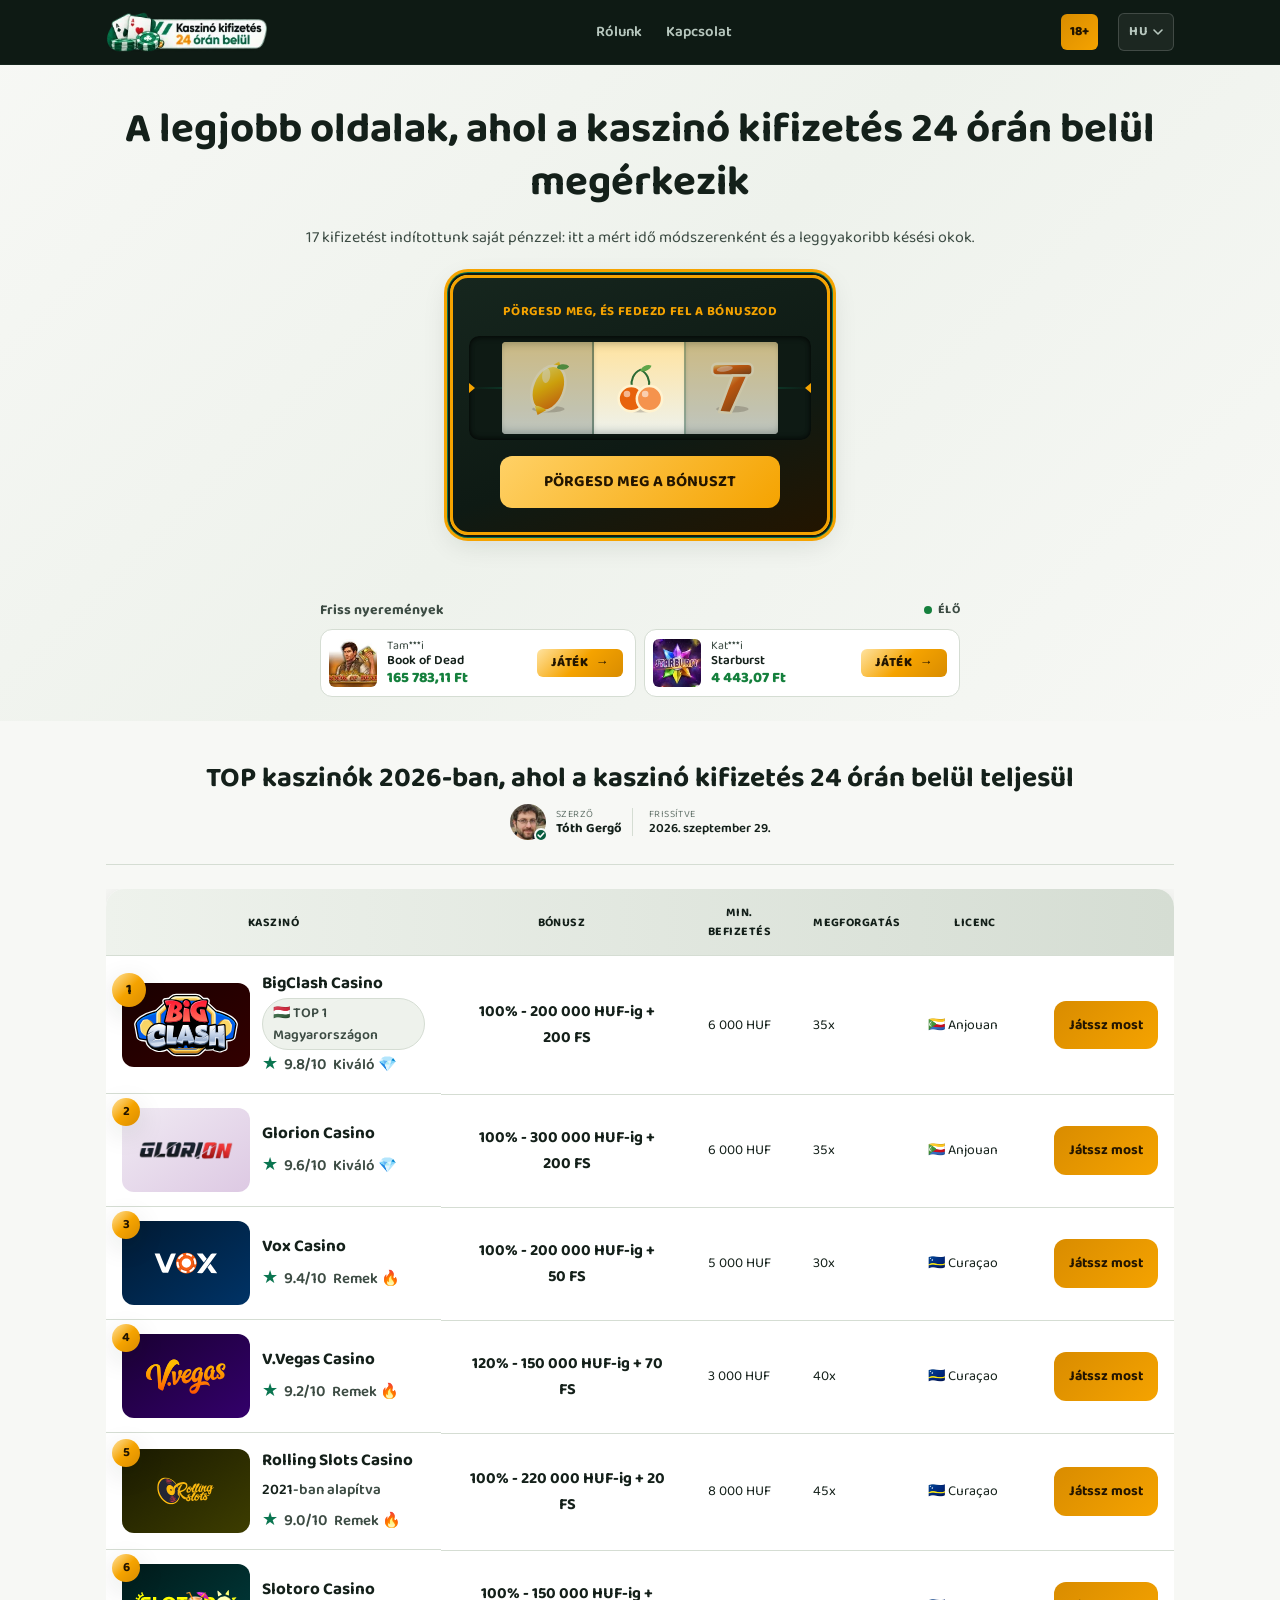
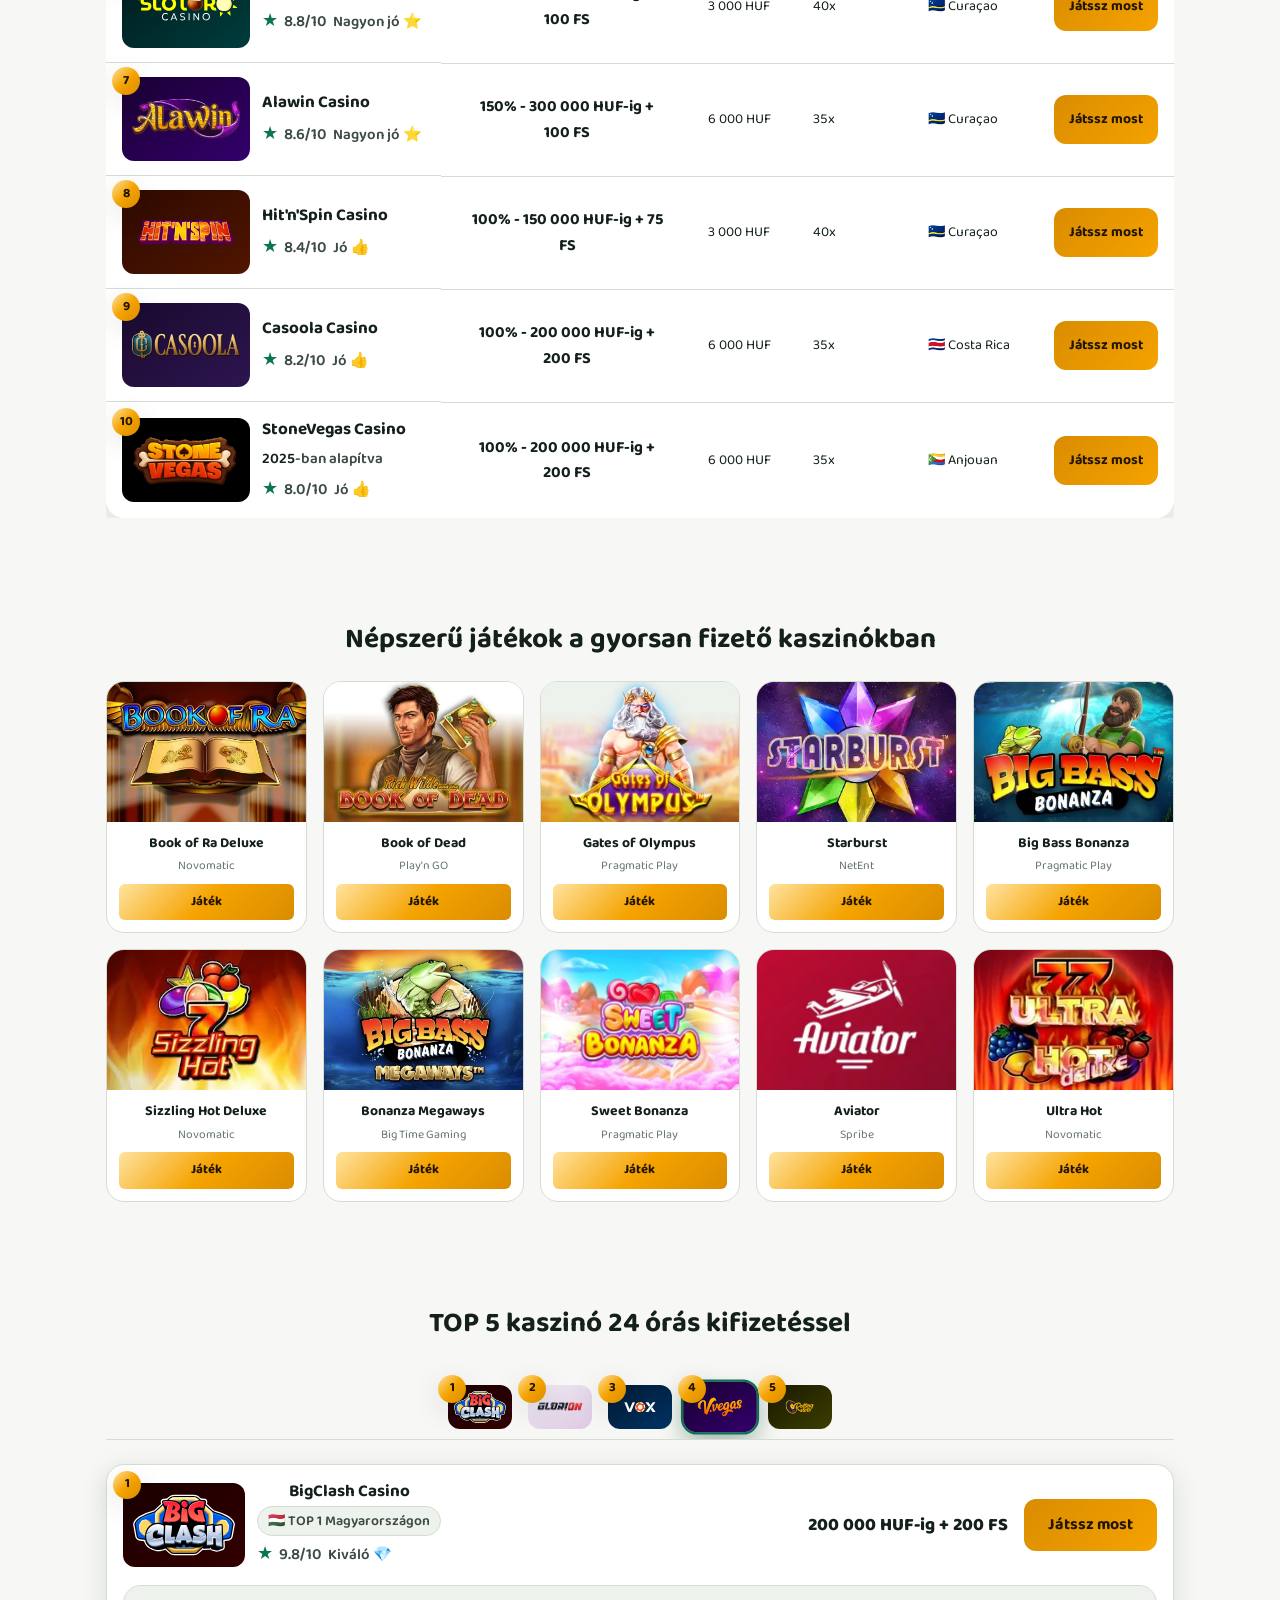
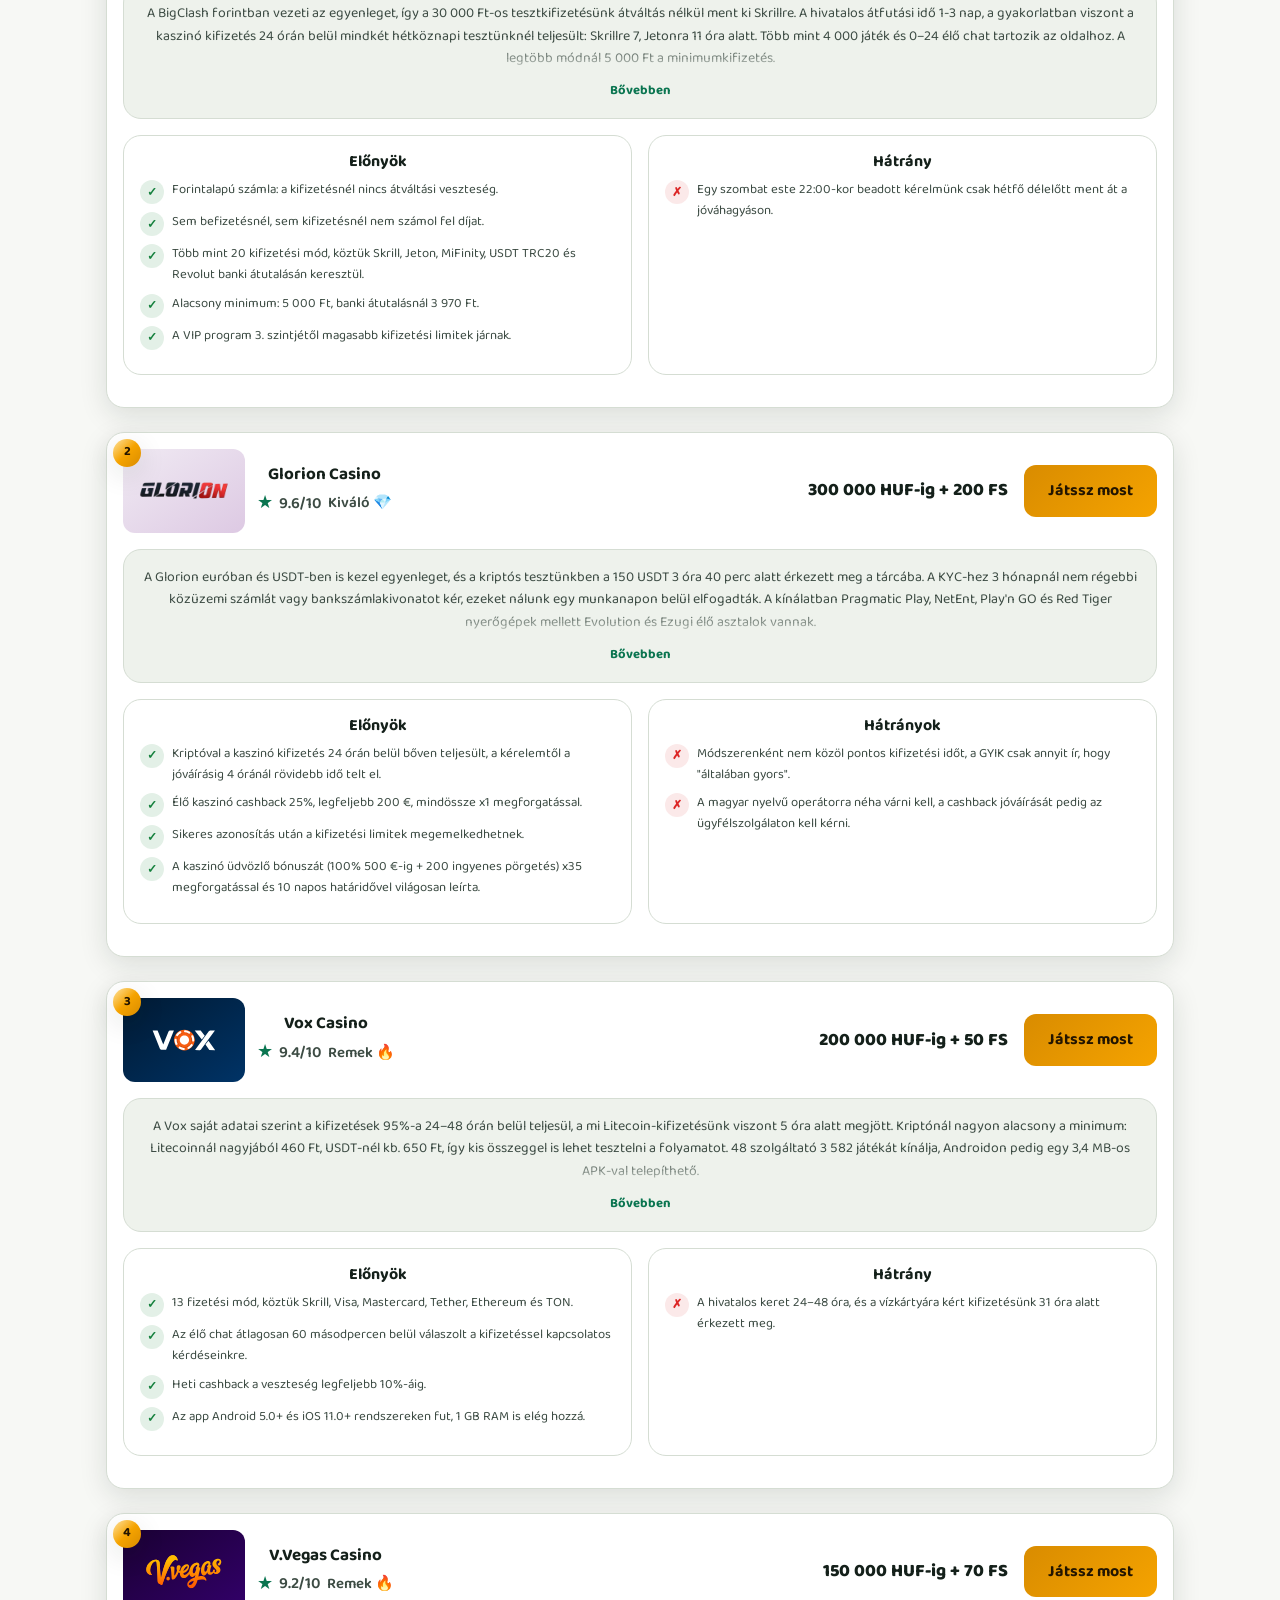
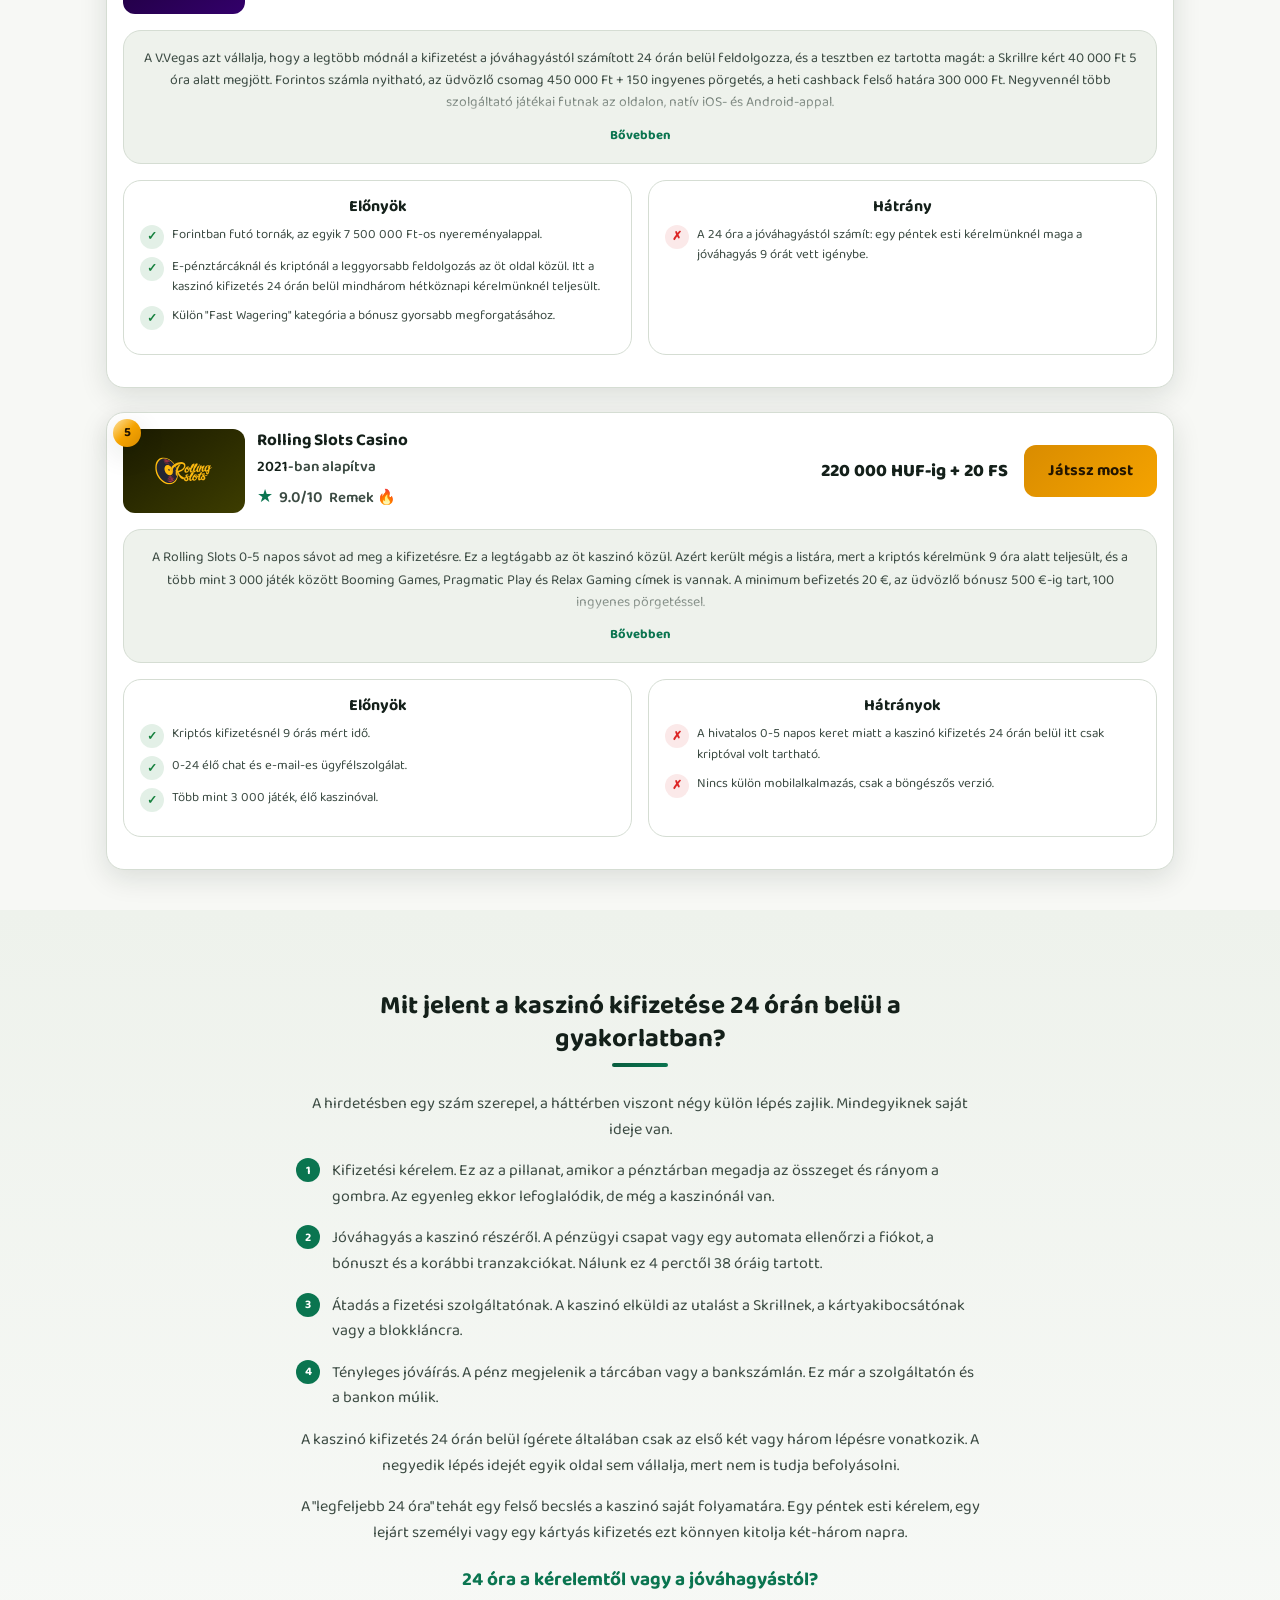
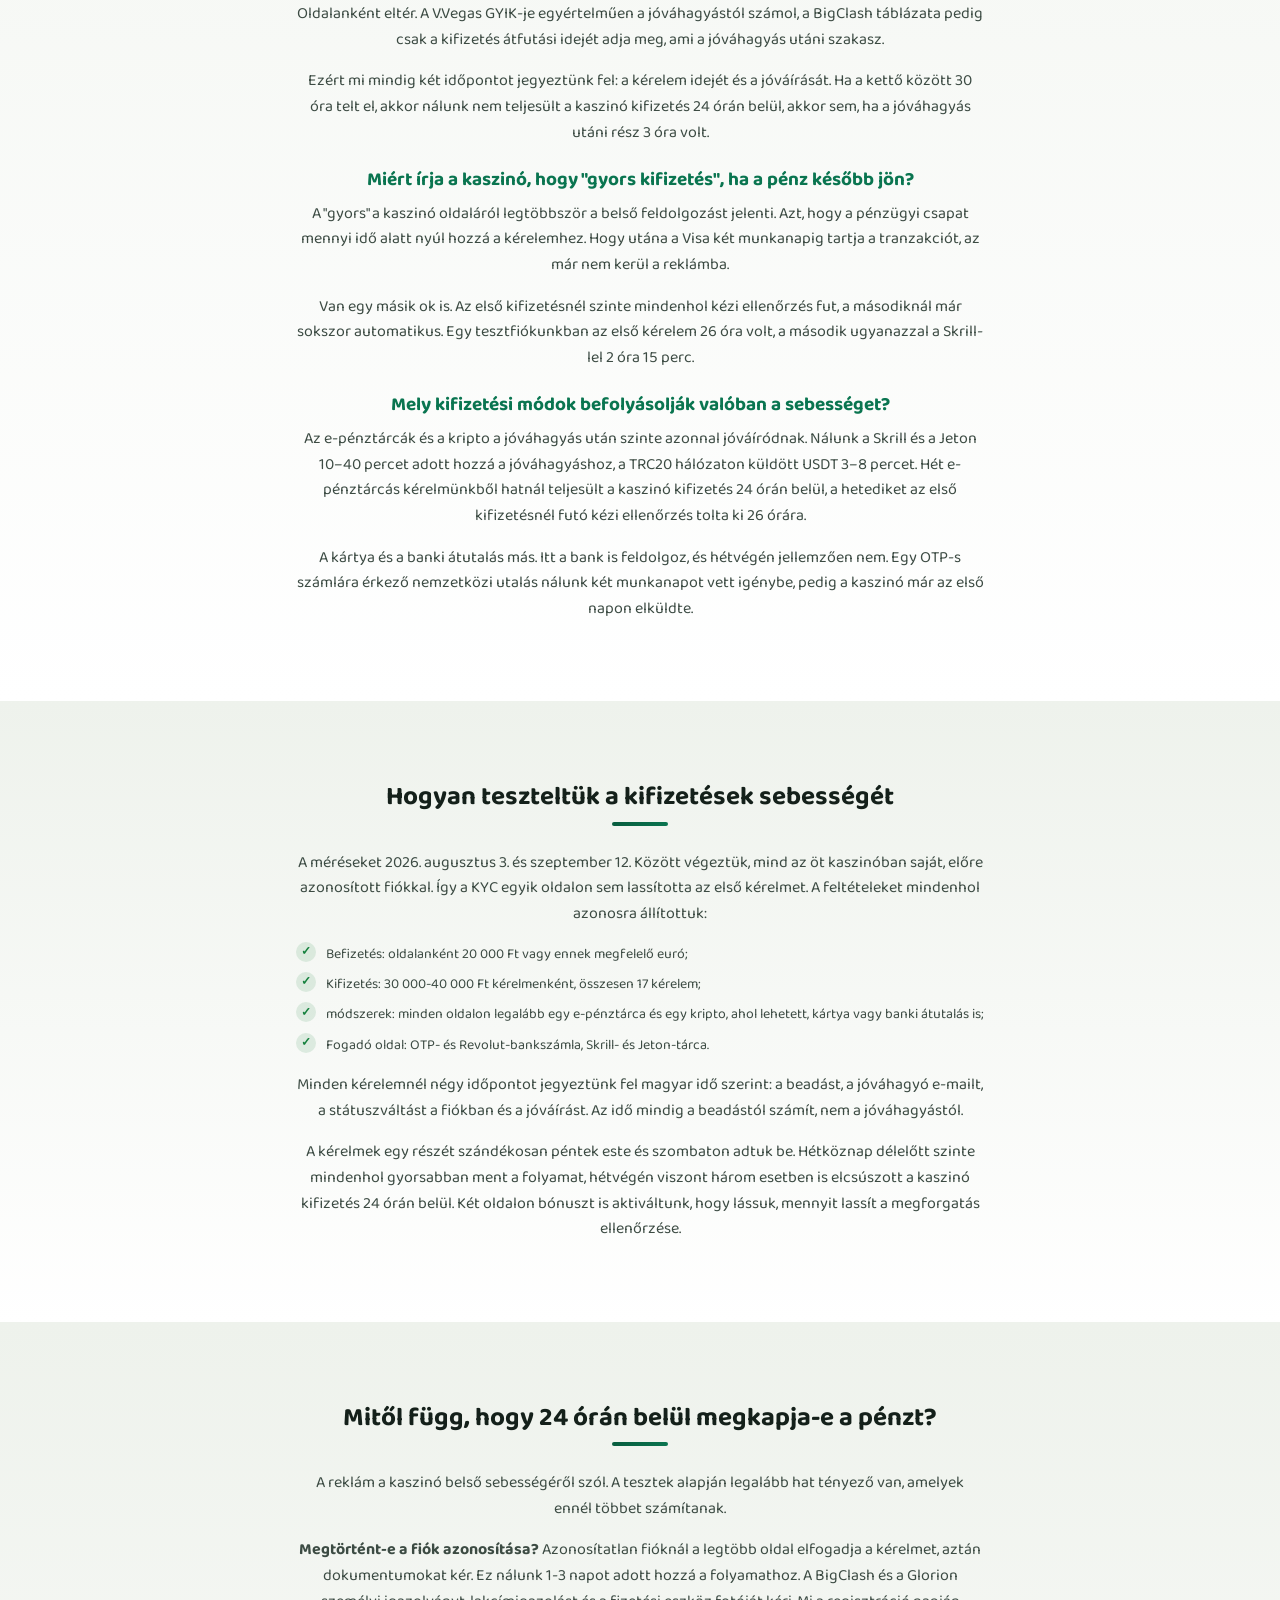
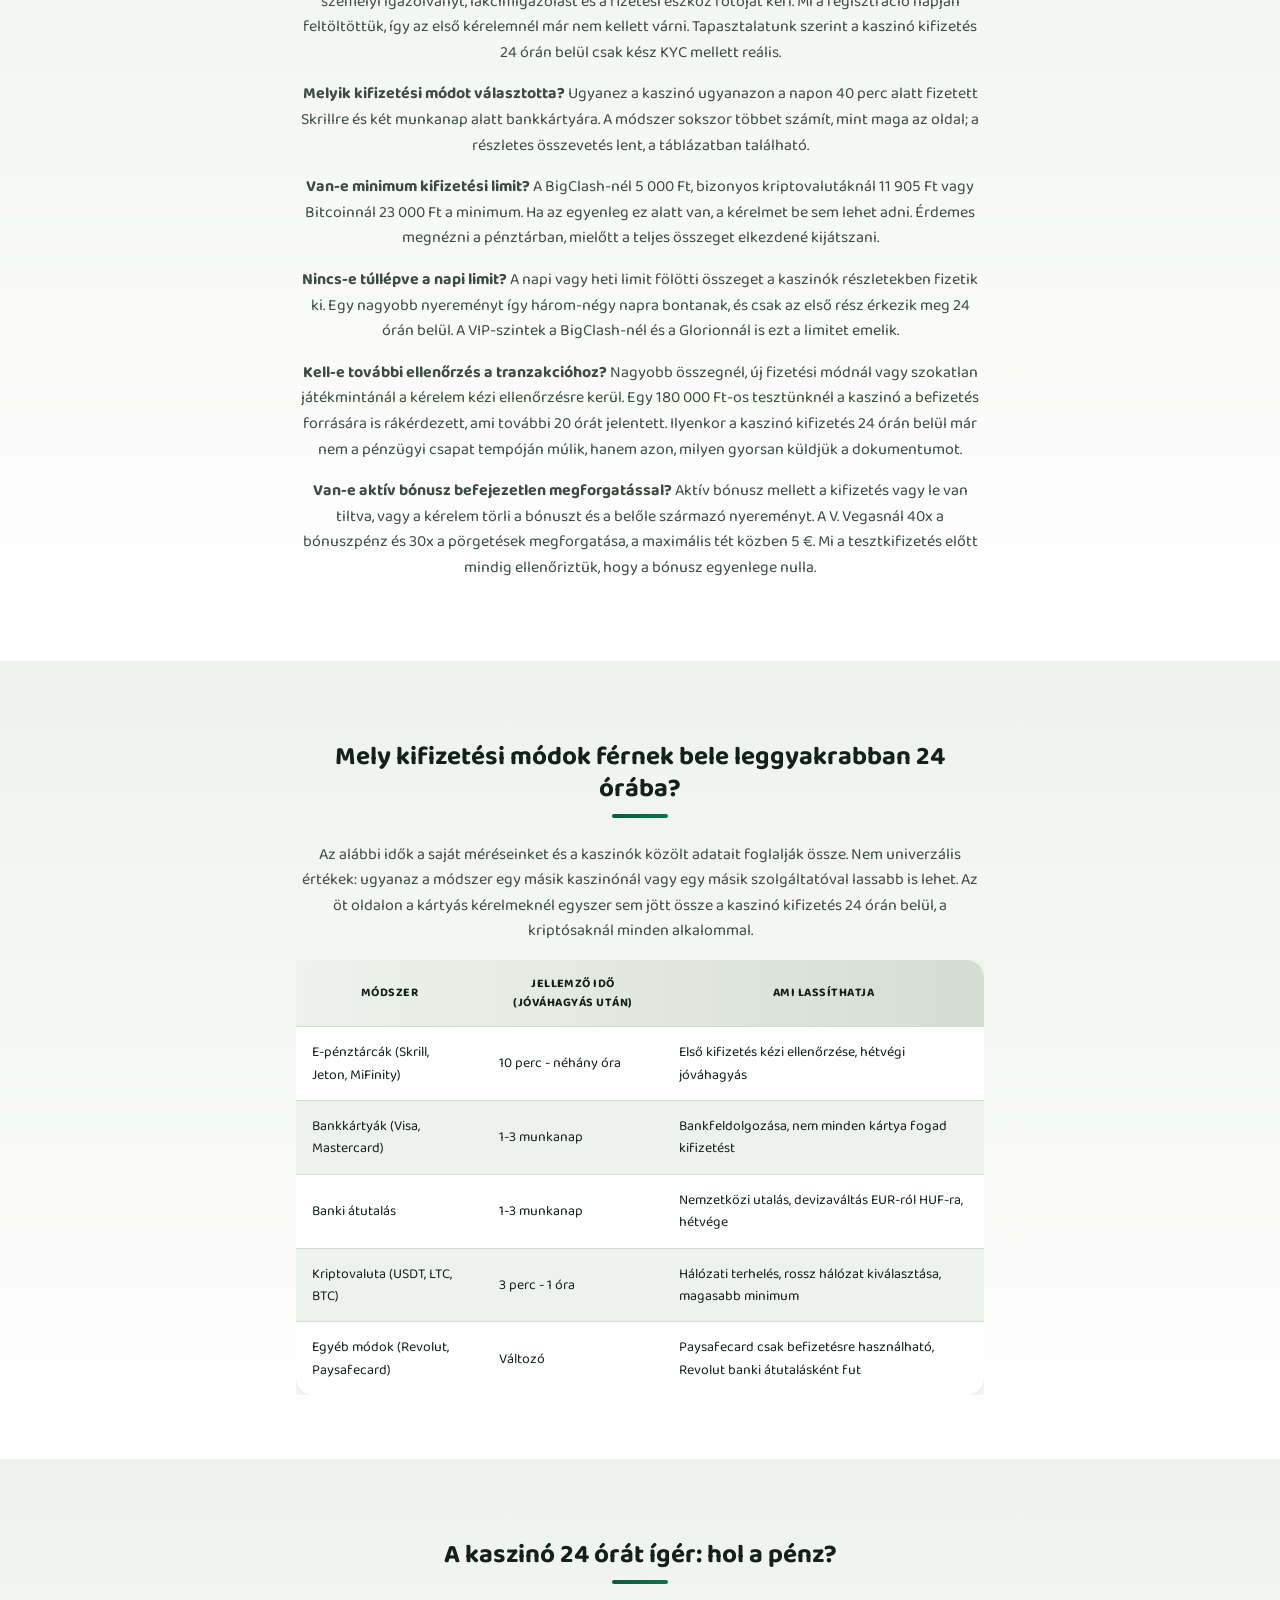
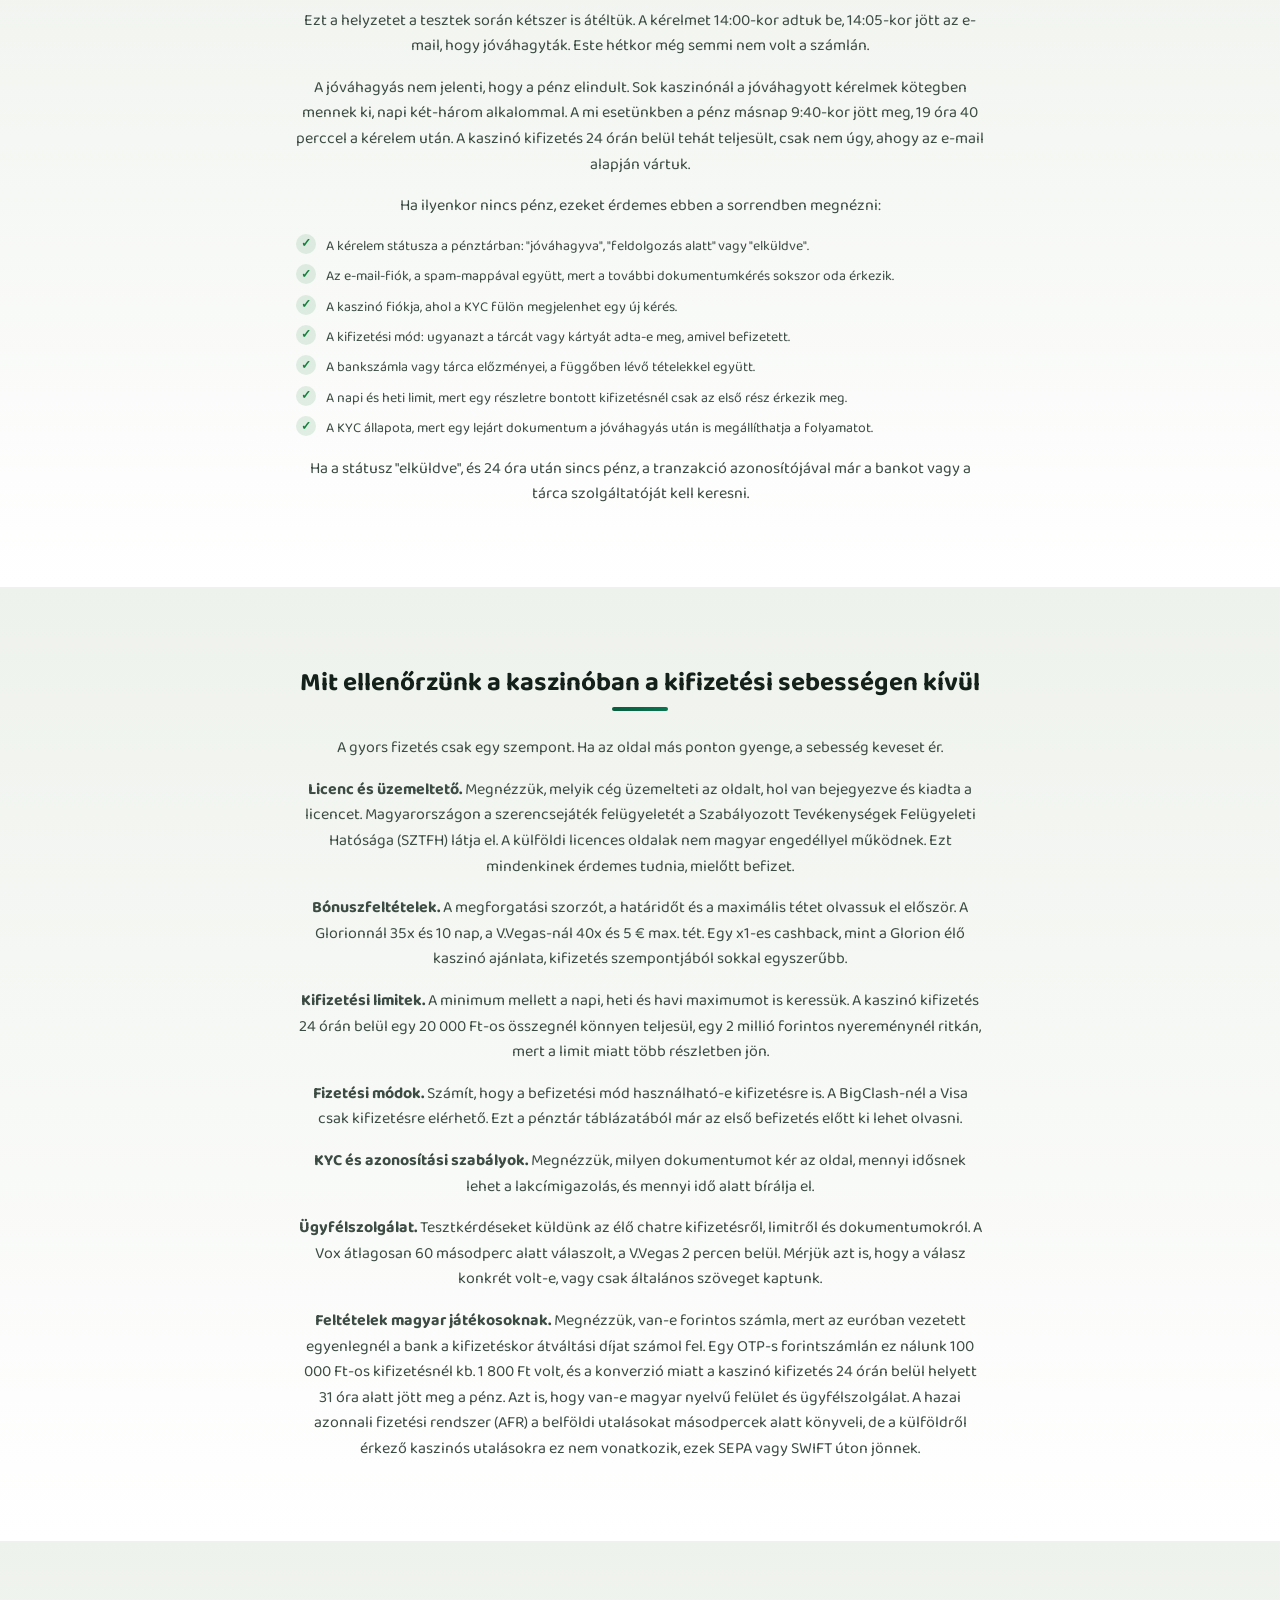
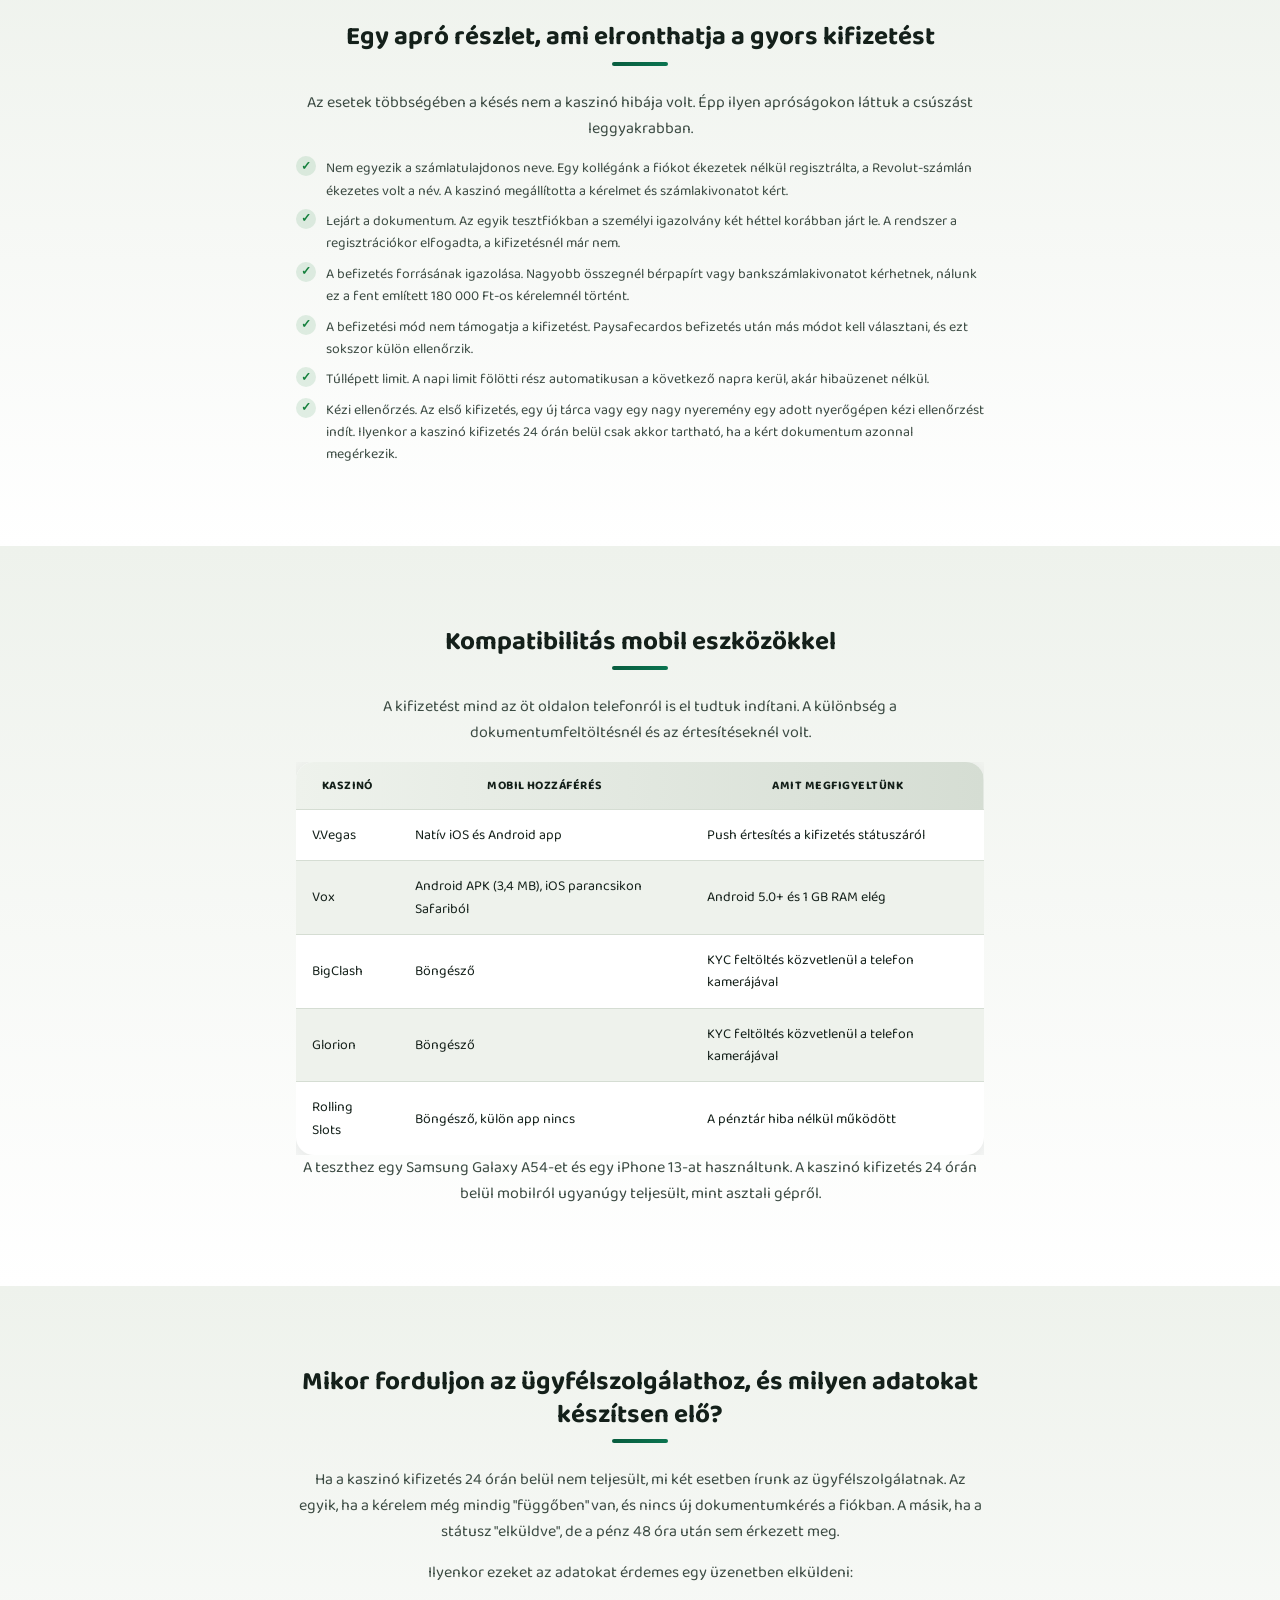
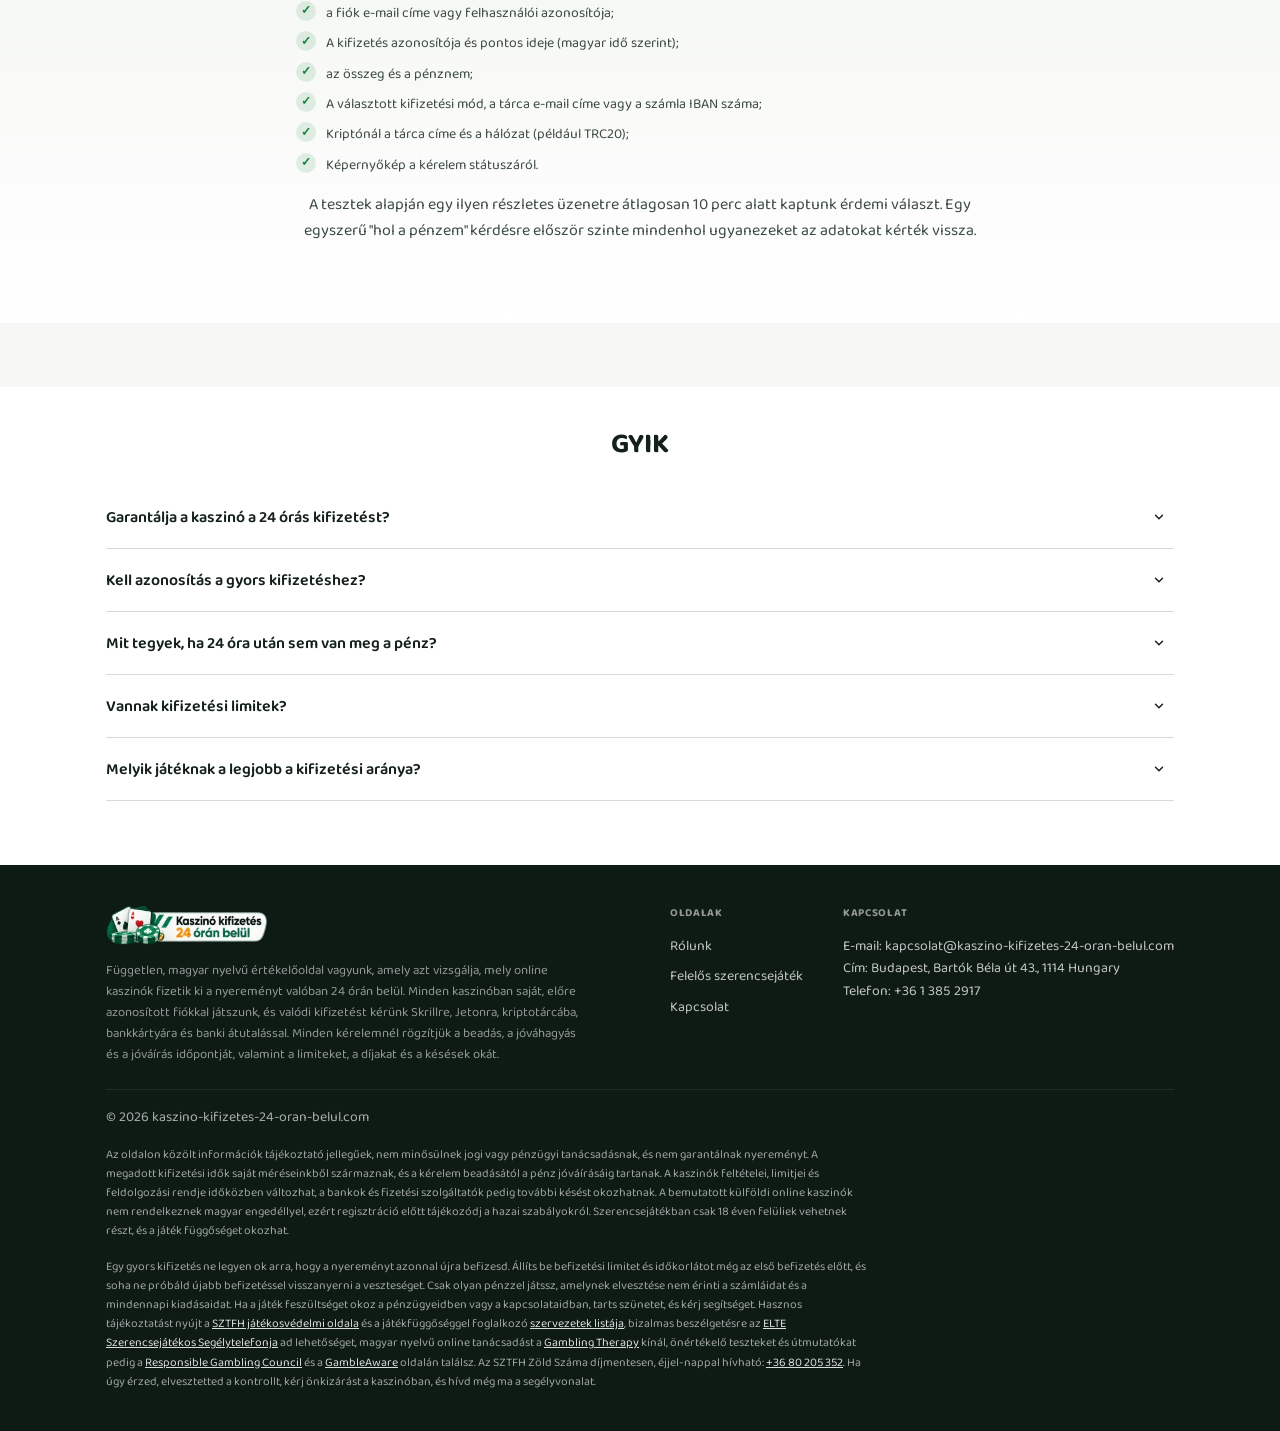
==== commit d2829d24: "Unify site name, fix CTA URLs in brands.json, tidy assets - Logo alt/aria-label and web manifest use" ====
--- a/index.html
+++ b/index.html
@@ -101,7 +101,7 @@
 
 <header class="site-header">
   <div class="container site-header__inner">
-    <a class="site-header__logo" href="/" aria-label="Megbízható kaszinó gyors kifizetéssel — kezdőlap"><img src="/assets/logo.webp" width="250" height="78" alt="Megbízható kaszinó gyors kifizetéssel" loading="eager" decoding="async"></a>
+    <a class="site-header__logo" href="/" aria-label="Kaszinó kifizetés 24 órán belül — kezdőlap"><img src="/assets/logo.webp" width="250" height="78" alt="Kaszinó kifizetés 24 órán belül" loading="eager" decoding="async"></a>
 
     <nav class="site-header__nav" aria-label="Fő menü">
       <a class="site-header__nav-link" href="/rolunk/">Rólunk</a>
@@ -1115,8 +1115,8 @@
   <div class="container">
     <div class="site-footer__inner">
       <div class="site-footer__brand">
-        <a class="site-footer__logo" href="/" aria-label="Megbízható kaszinó gyors kifizetéssel — kezdőlap">
-          <img src="/assets/logo.webp" width="250" height="78" alt="Megbízható kaszinó gyors kifizetéssel" loading="lazy" decoding="async">
+        <a class="site-footer__logo" href="/" aria-label="Kaszinó kifizetés 24 órán belül — kezdőlap">
+          <img src="/assets/logo.webp" width="250" height="78" alt="Kaszinó kifizetés 24 órán belül" loading="lazy" decoding="async">
         </a>
         <p class="site-footer__desc">Független, magyar nyelvű értékelőoldal vagyunk, amely azt vizsgálja, mely online kaszinók fizetik ki a nyereményt valóban 24 órán belül. Minden kaszinóban saját, előre azonosított fiókkal játszunk, és valódi kifizetést kérünk Skrillre, Jetonra, kriptotárcába, bankkártyára és banki átutalással. Minden kérelemnél rögzítjük a beadás, a jóváhagyás és a jóváírás időpontját, valamint a limiteket, a díjakat és a késések okát.</p>
       </div>
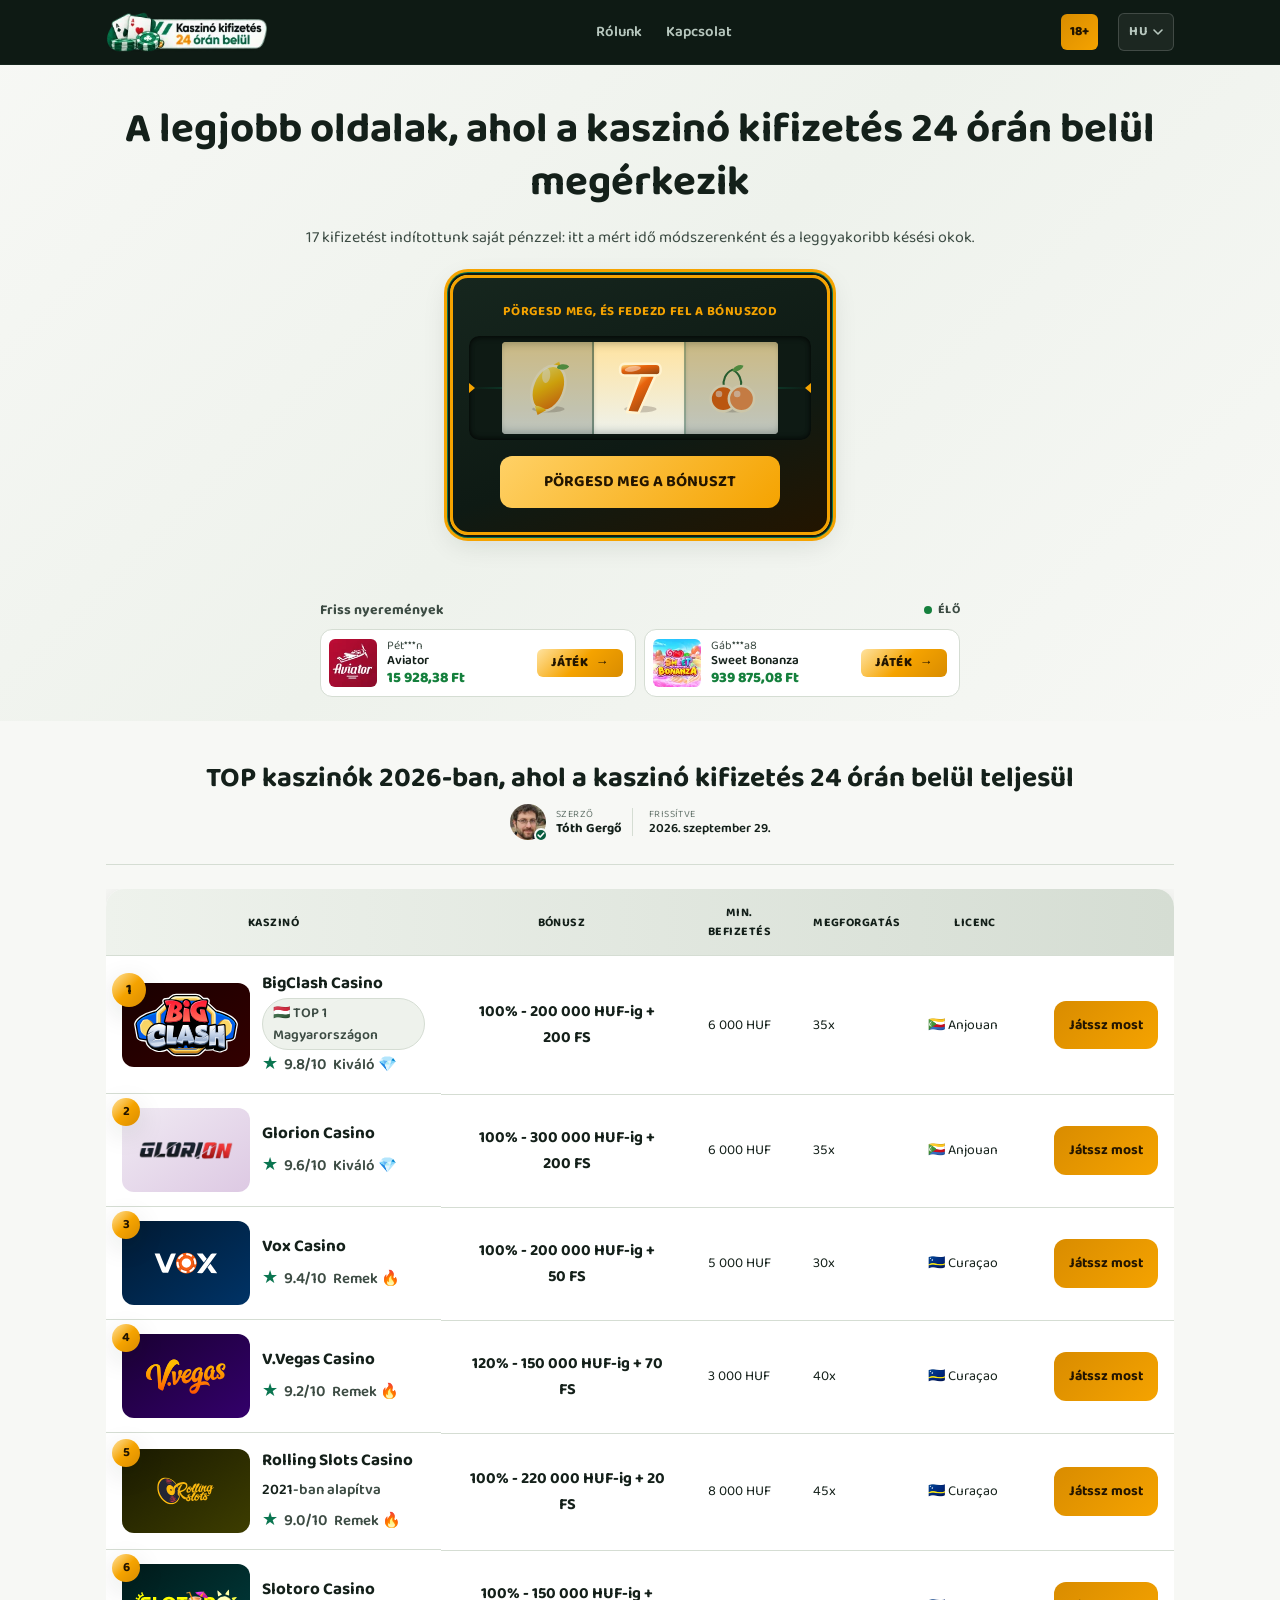
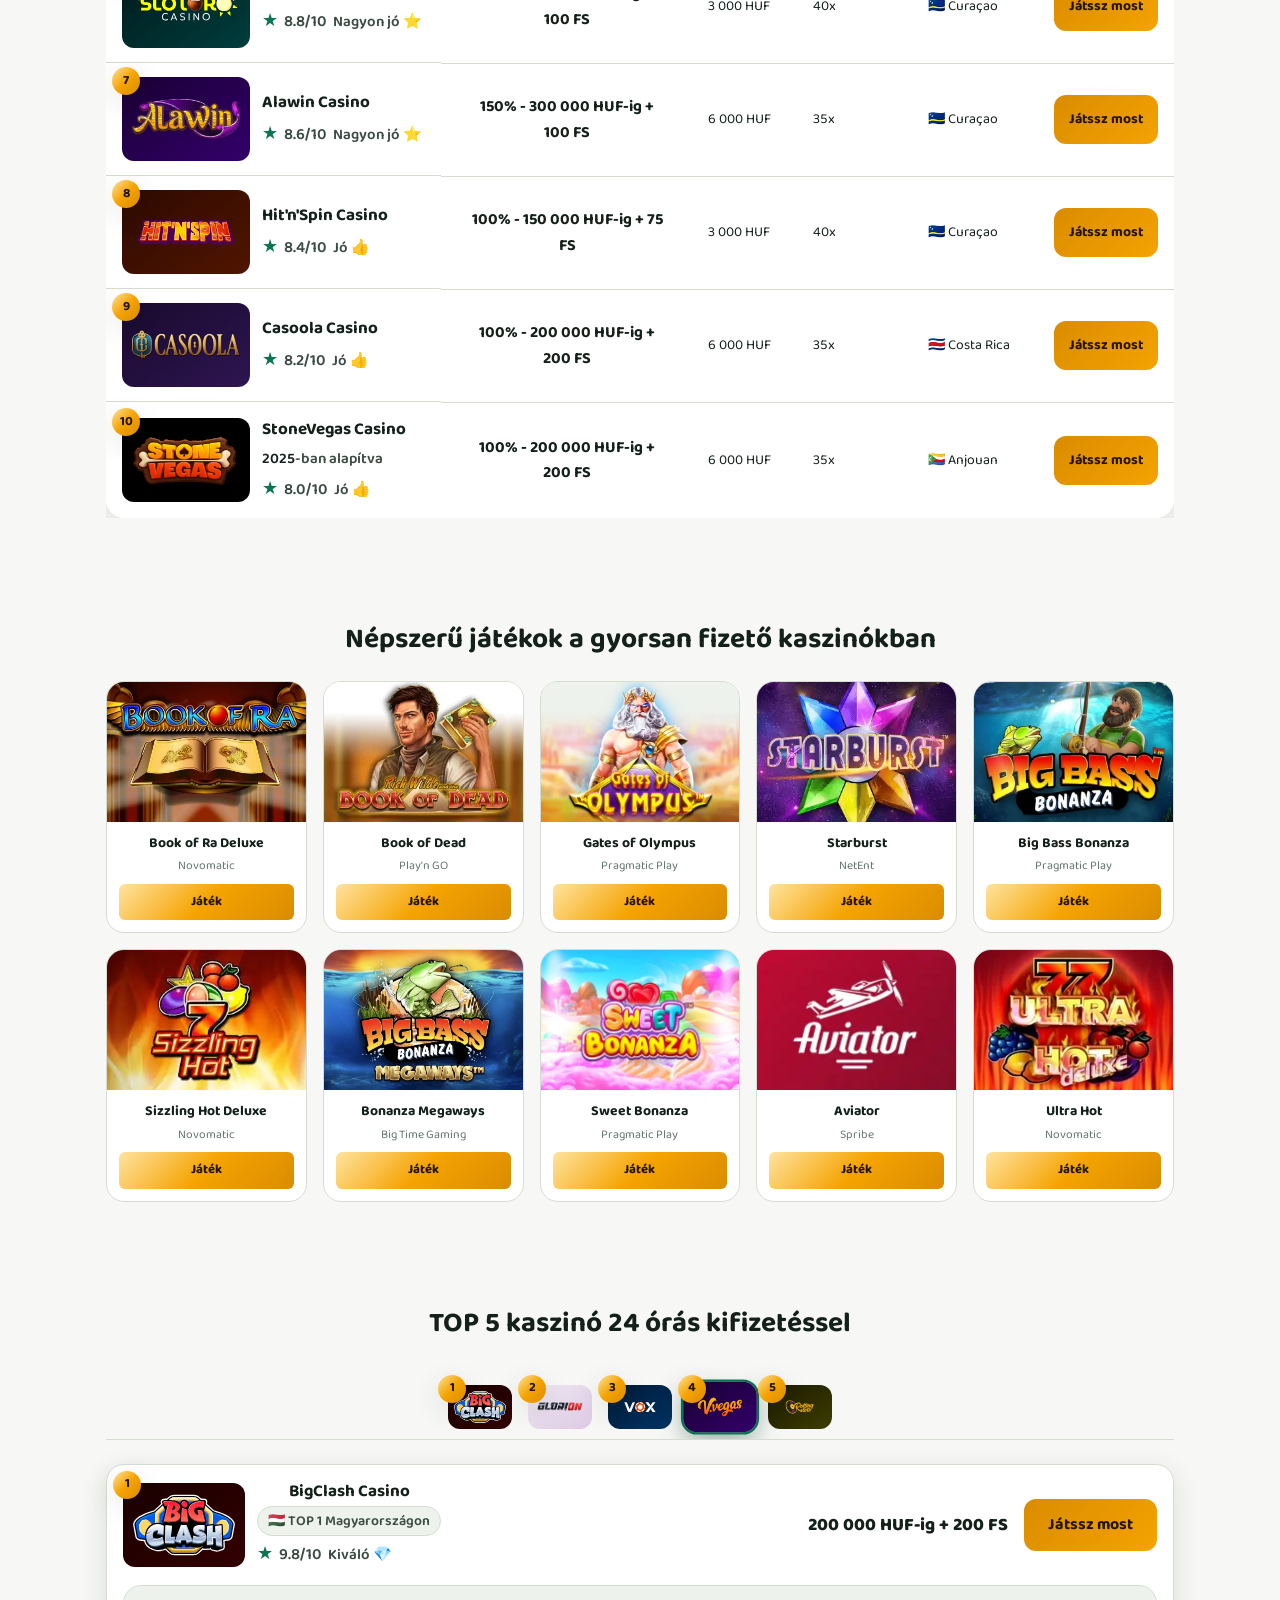
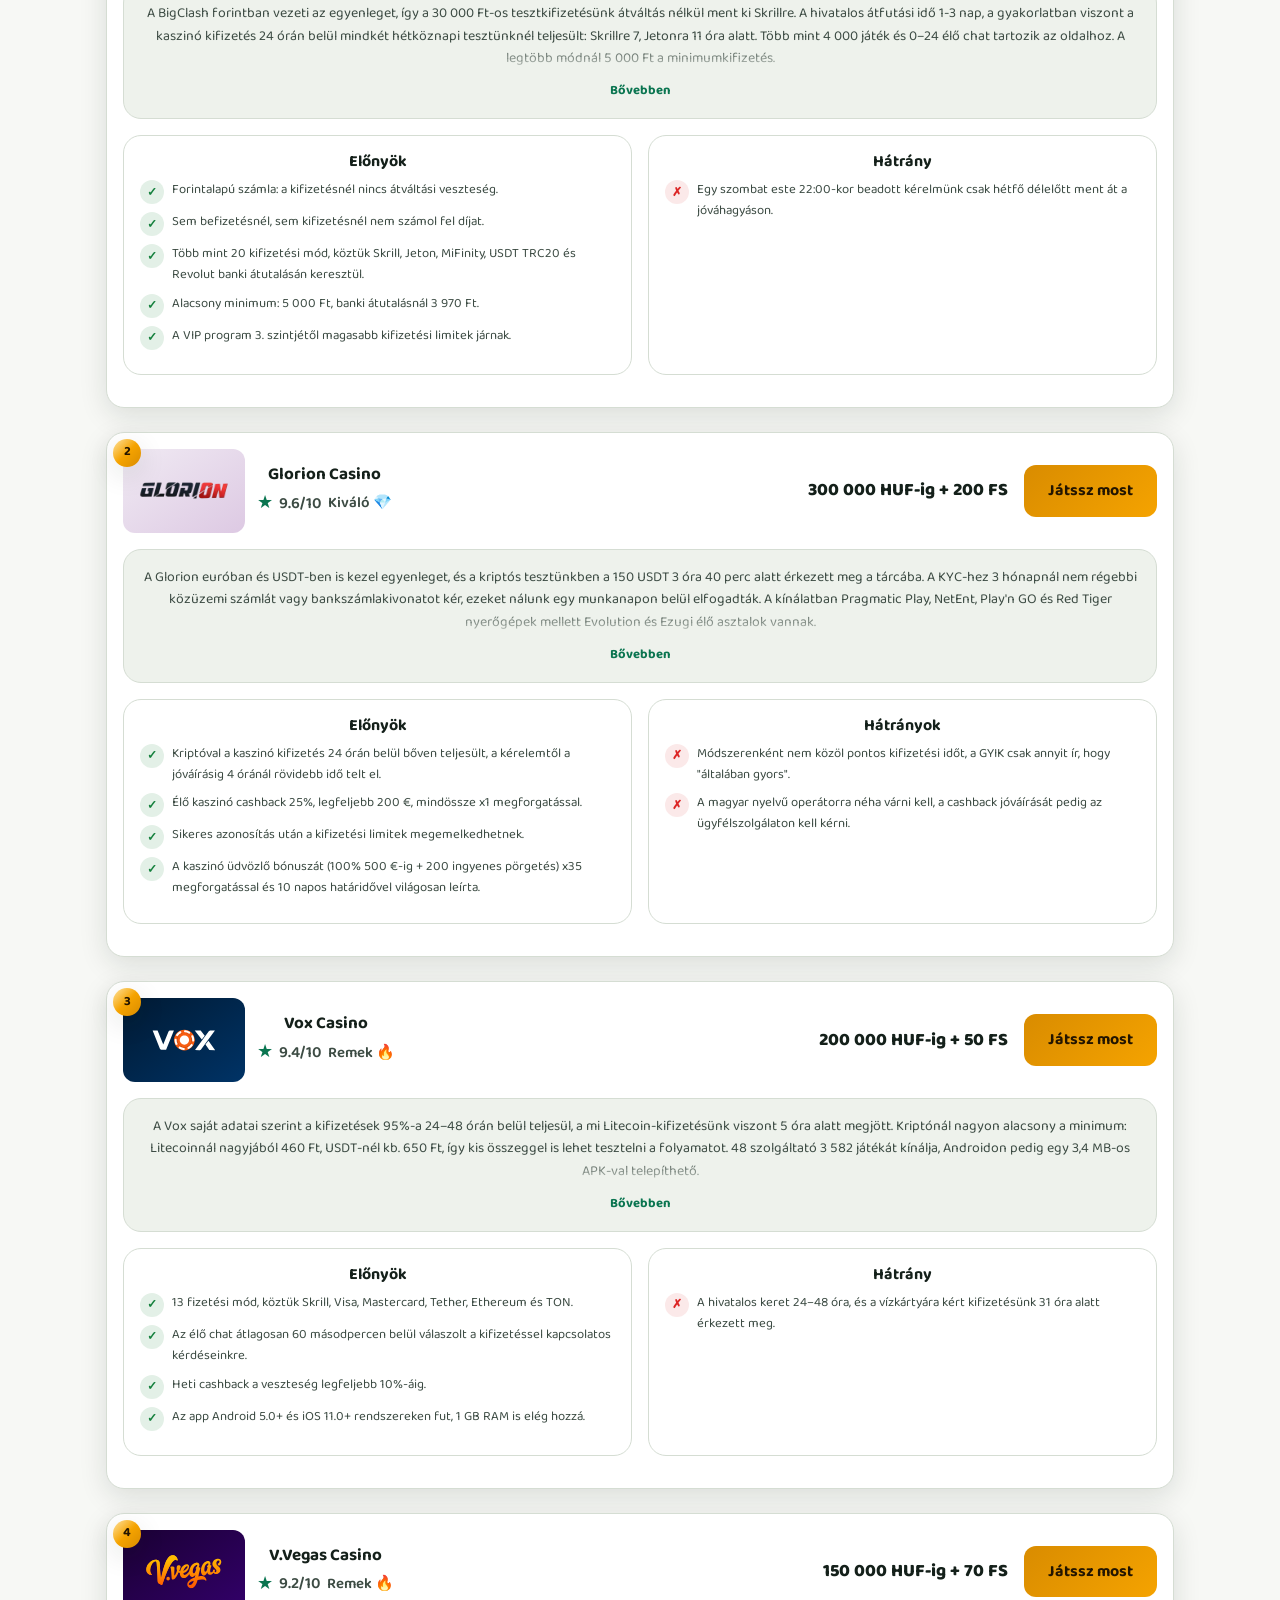
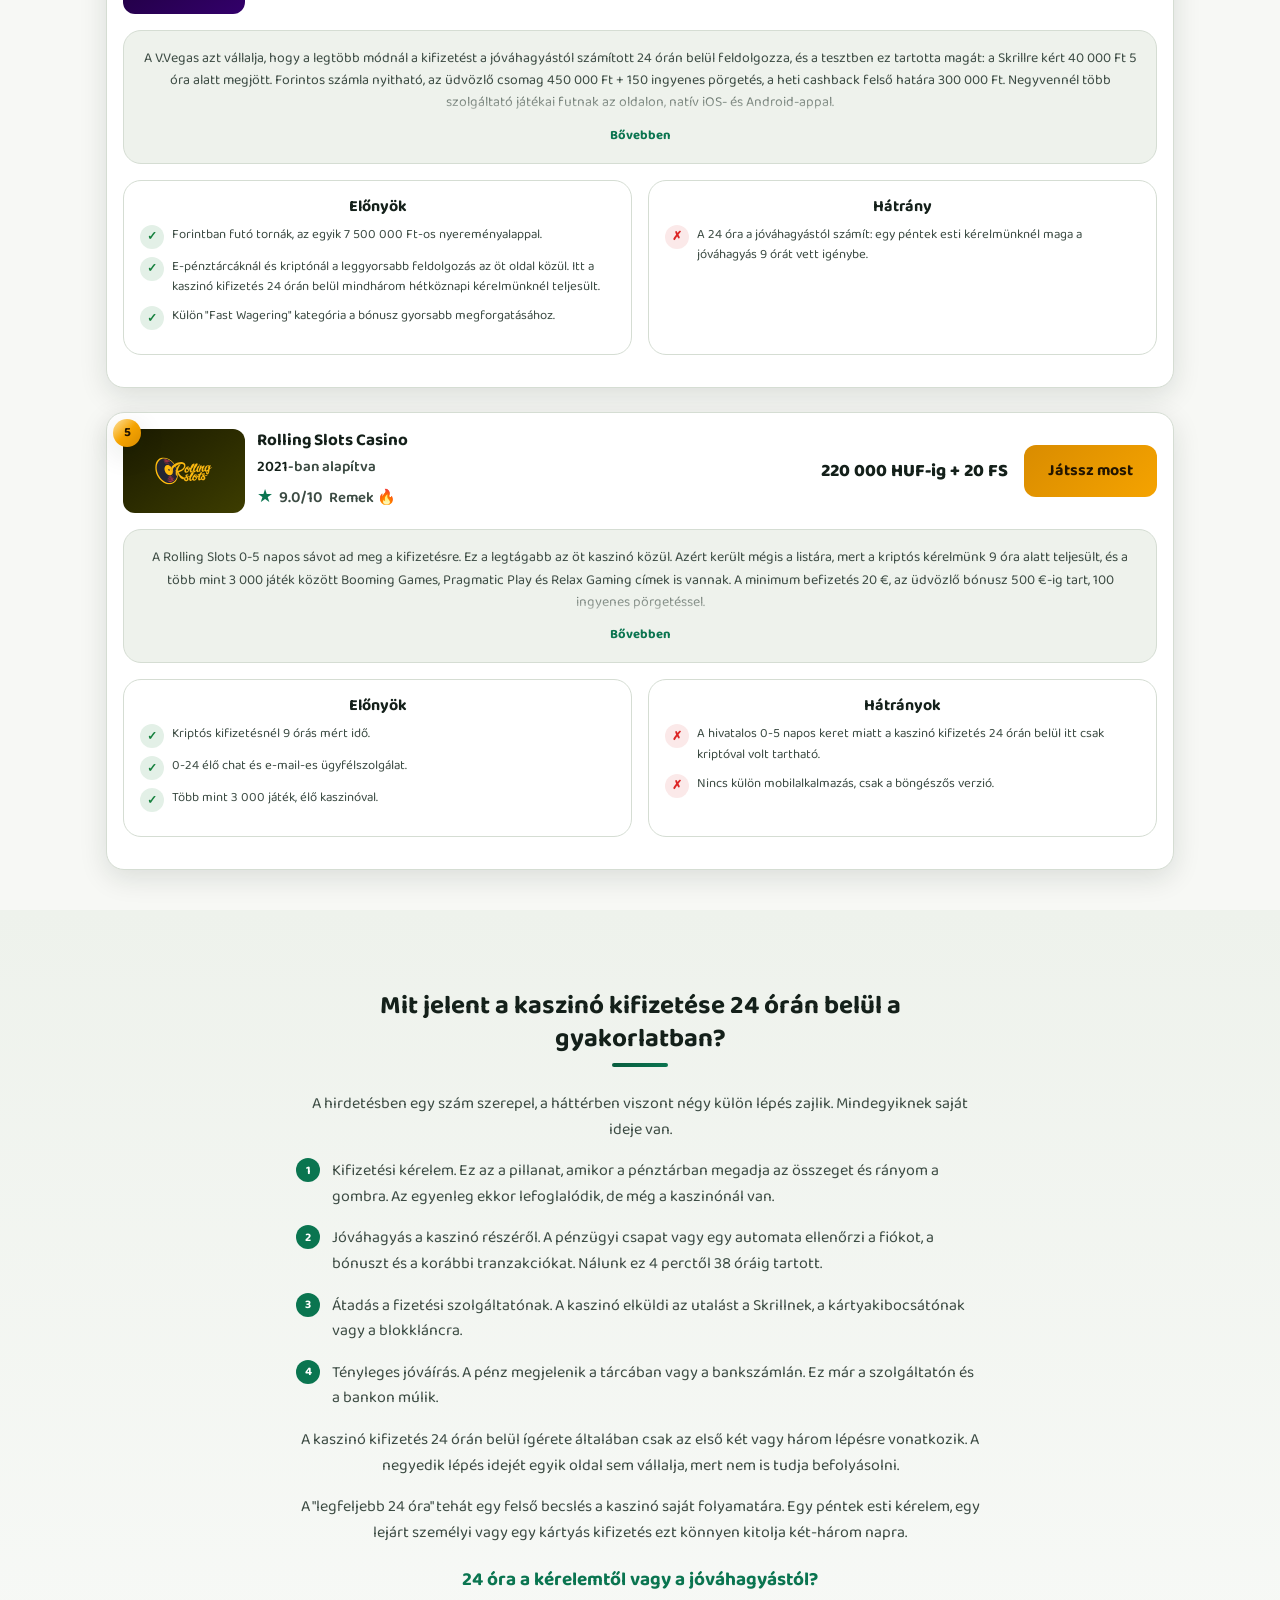
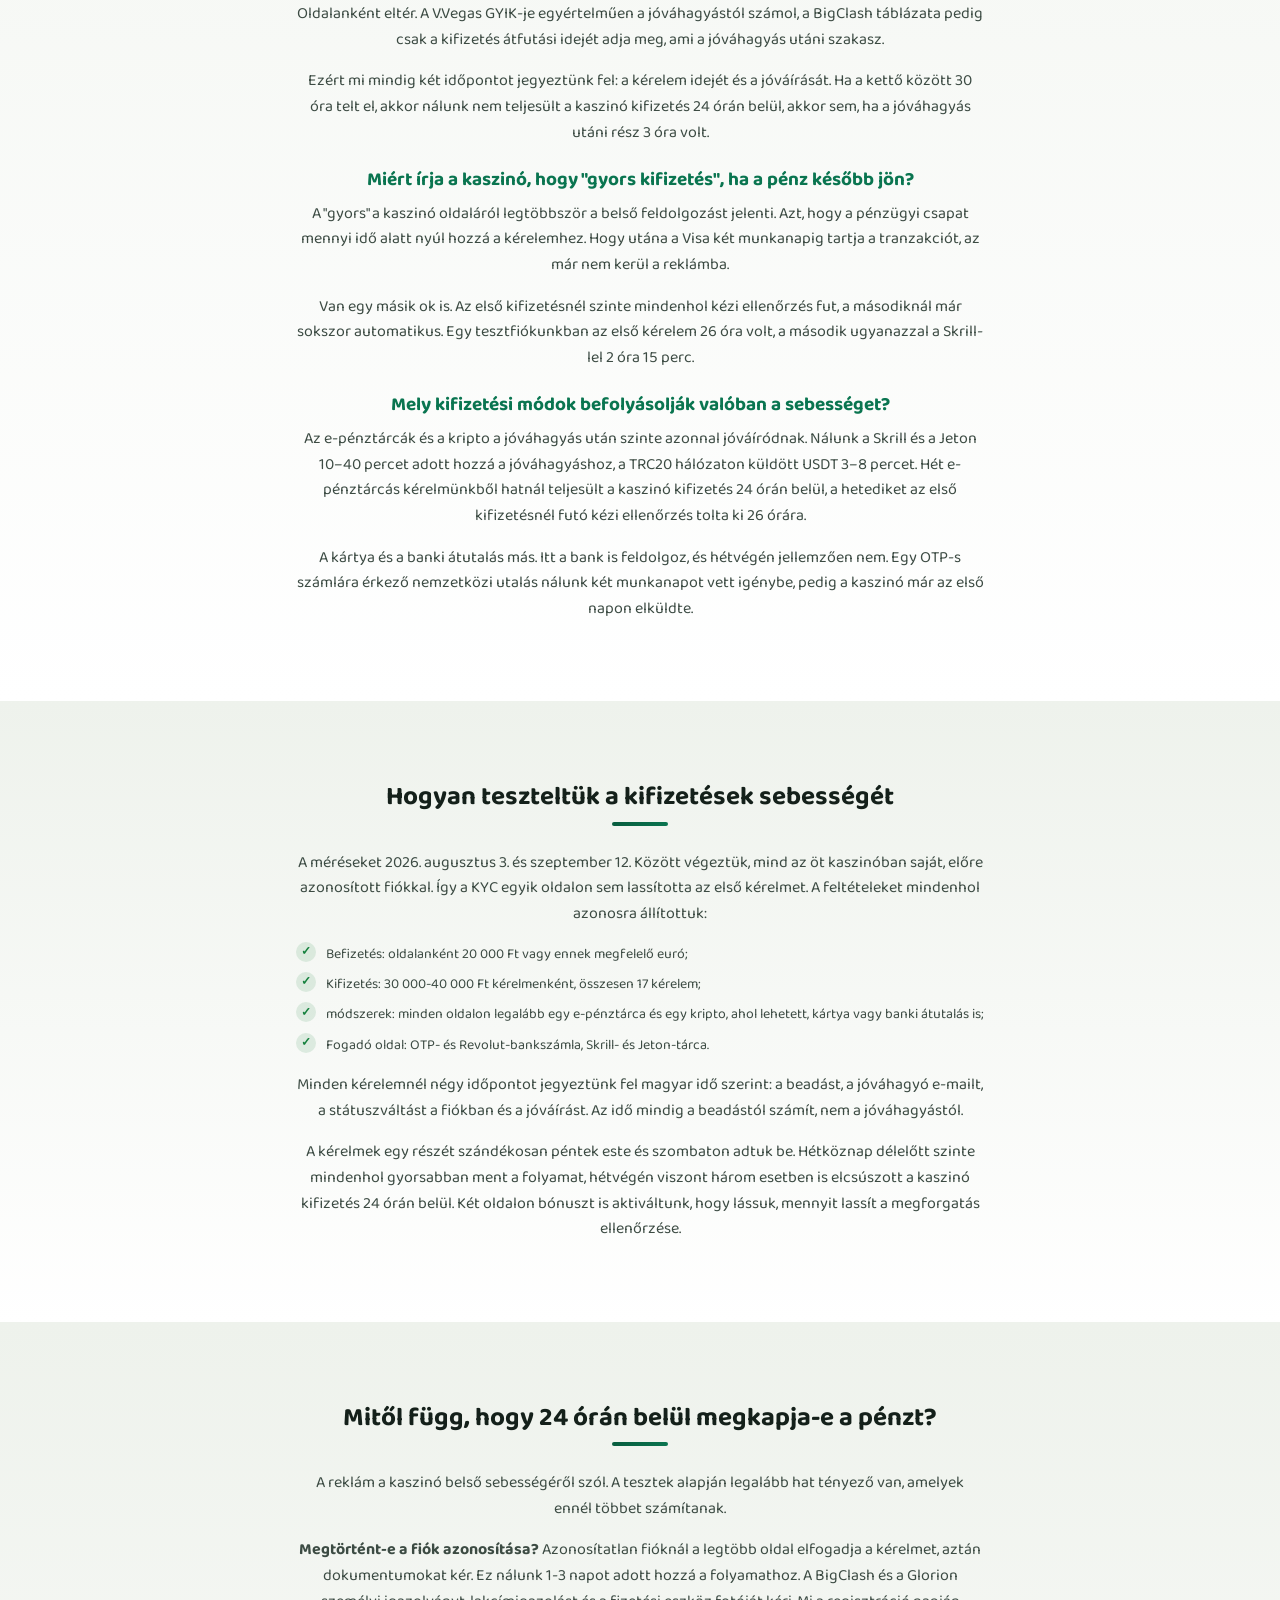
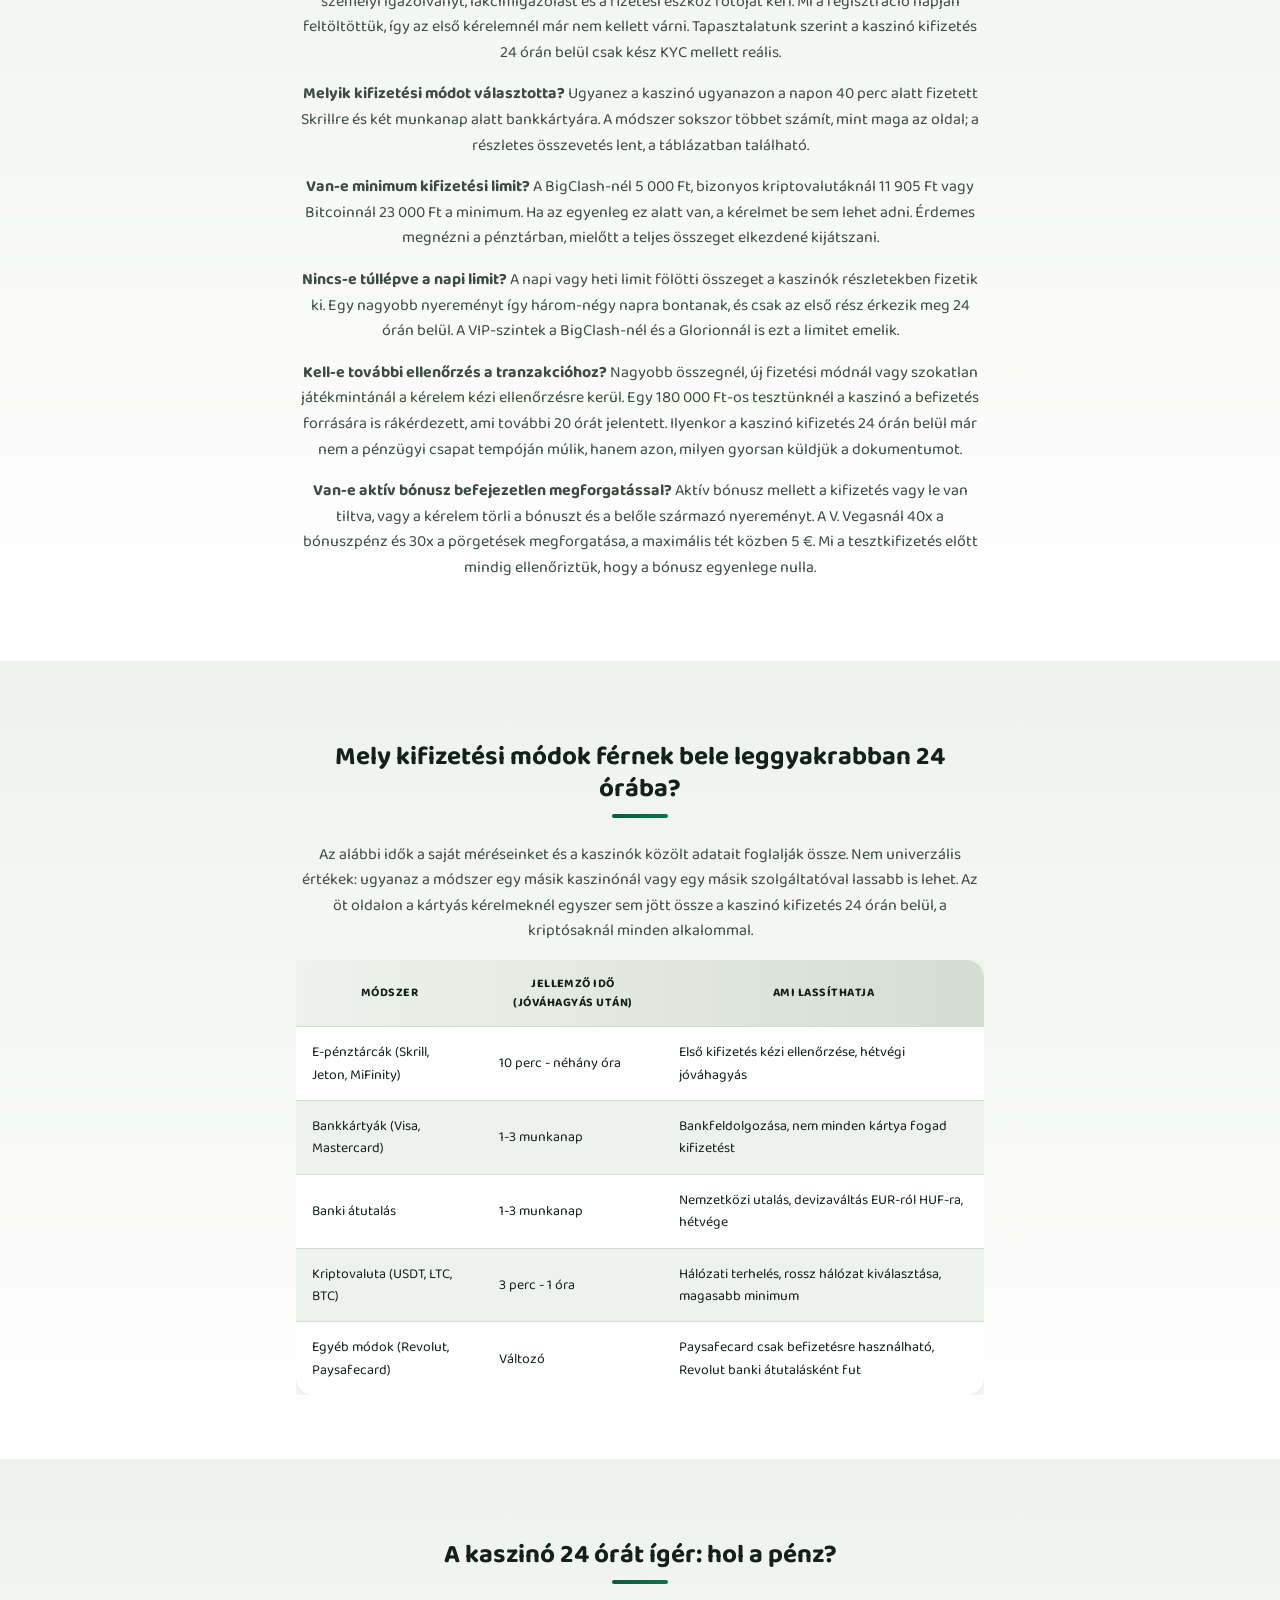
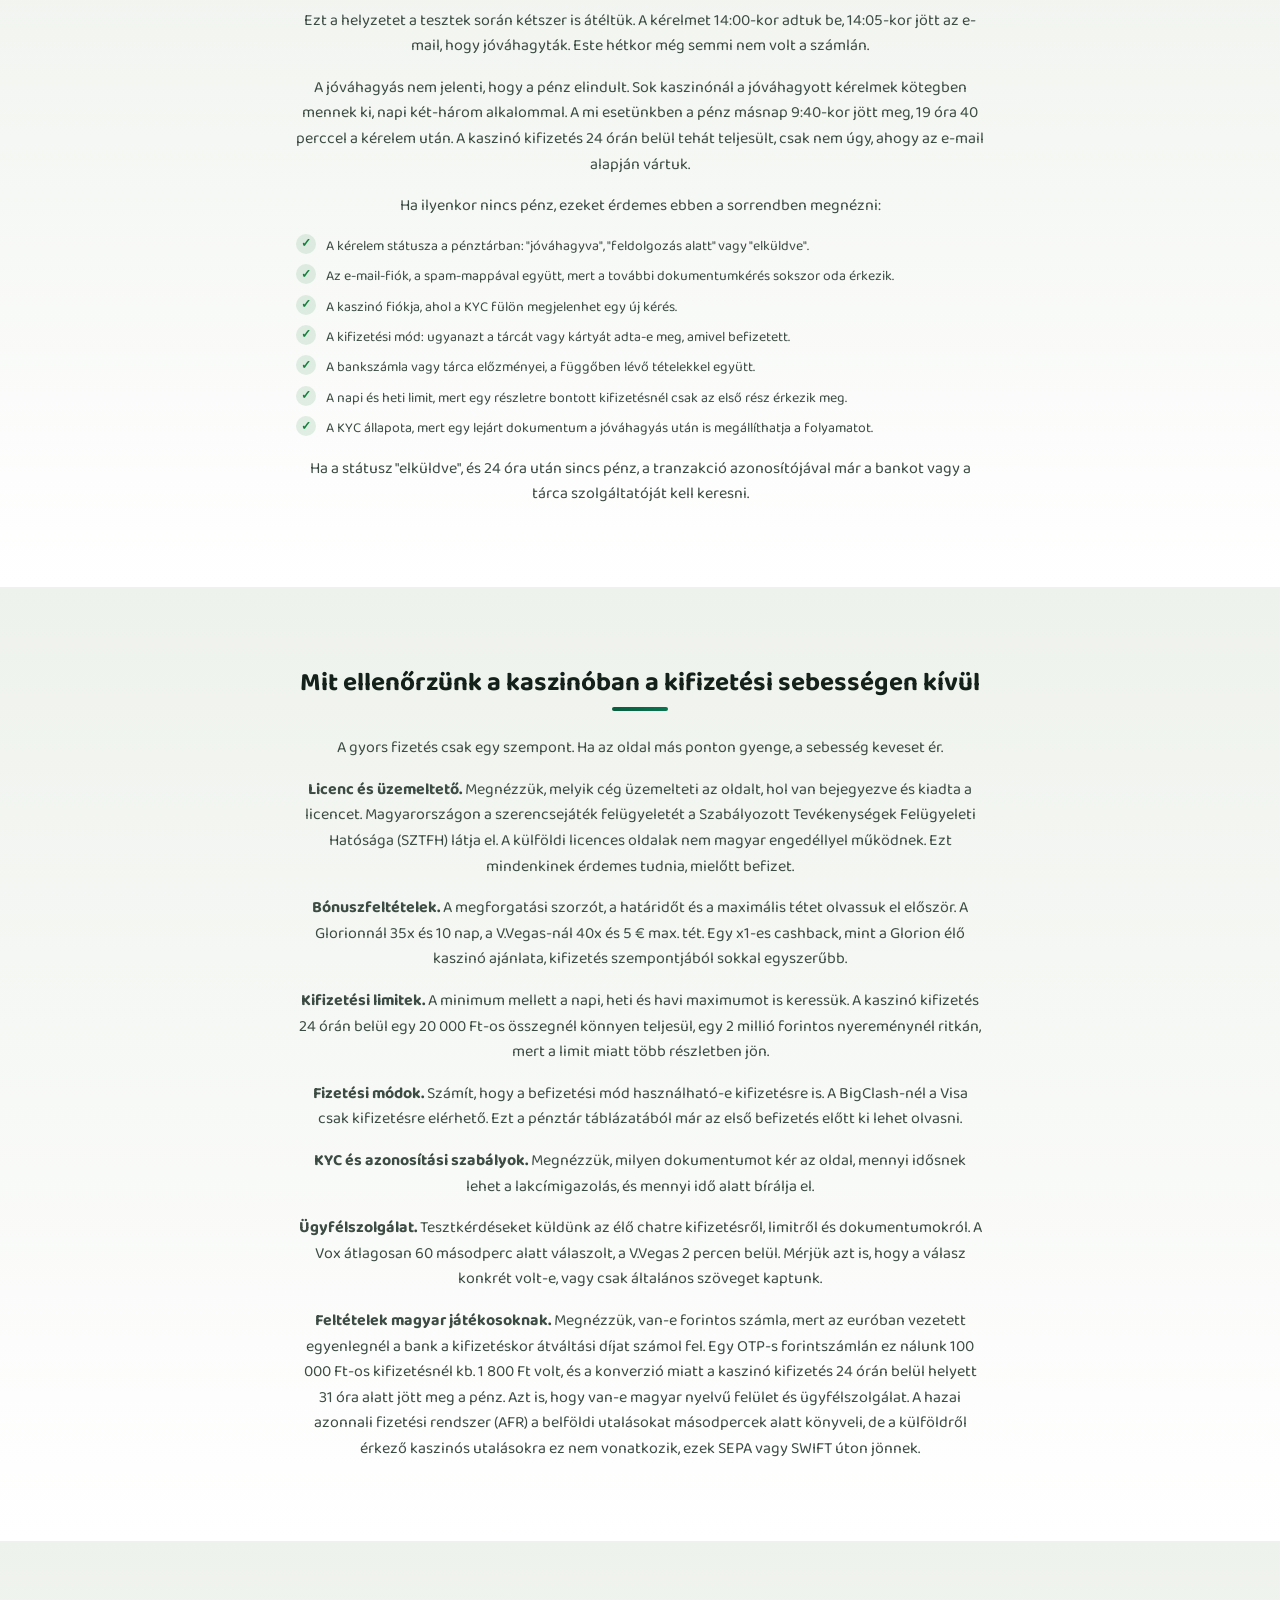
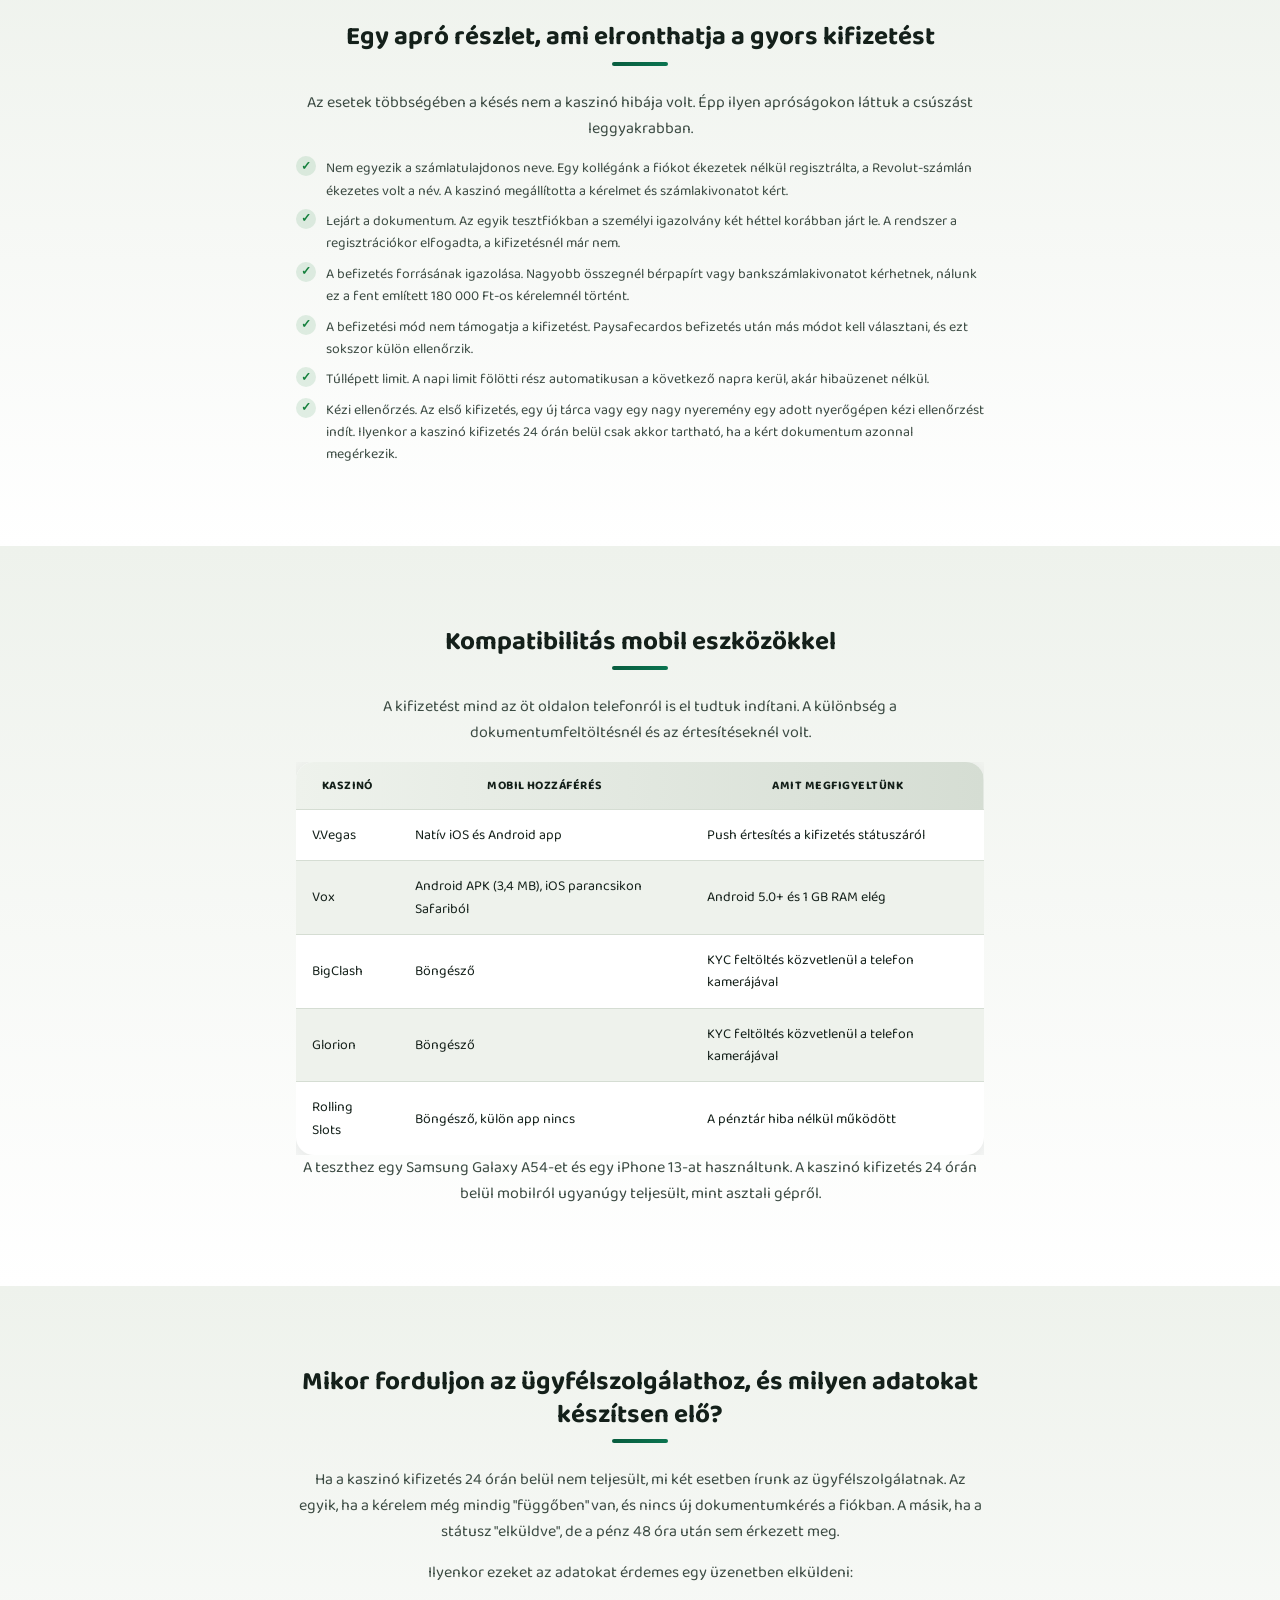
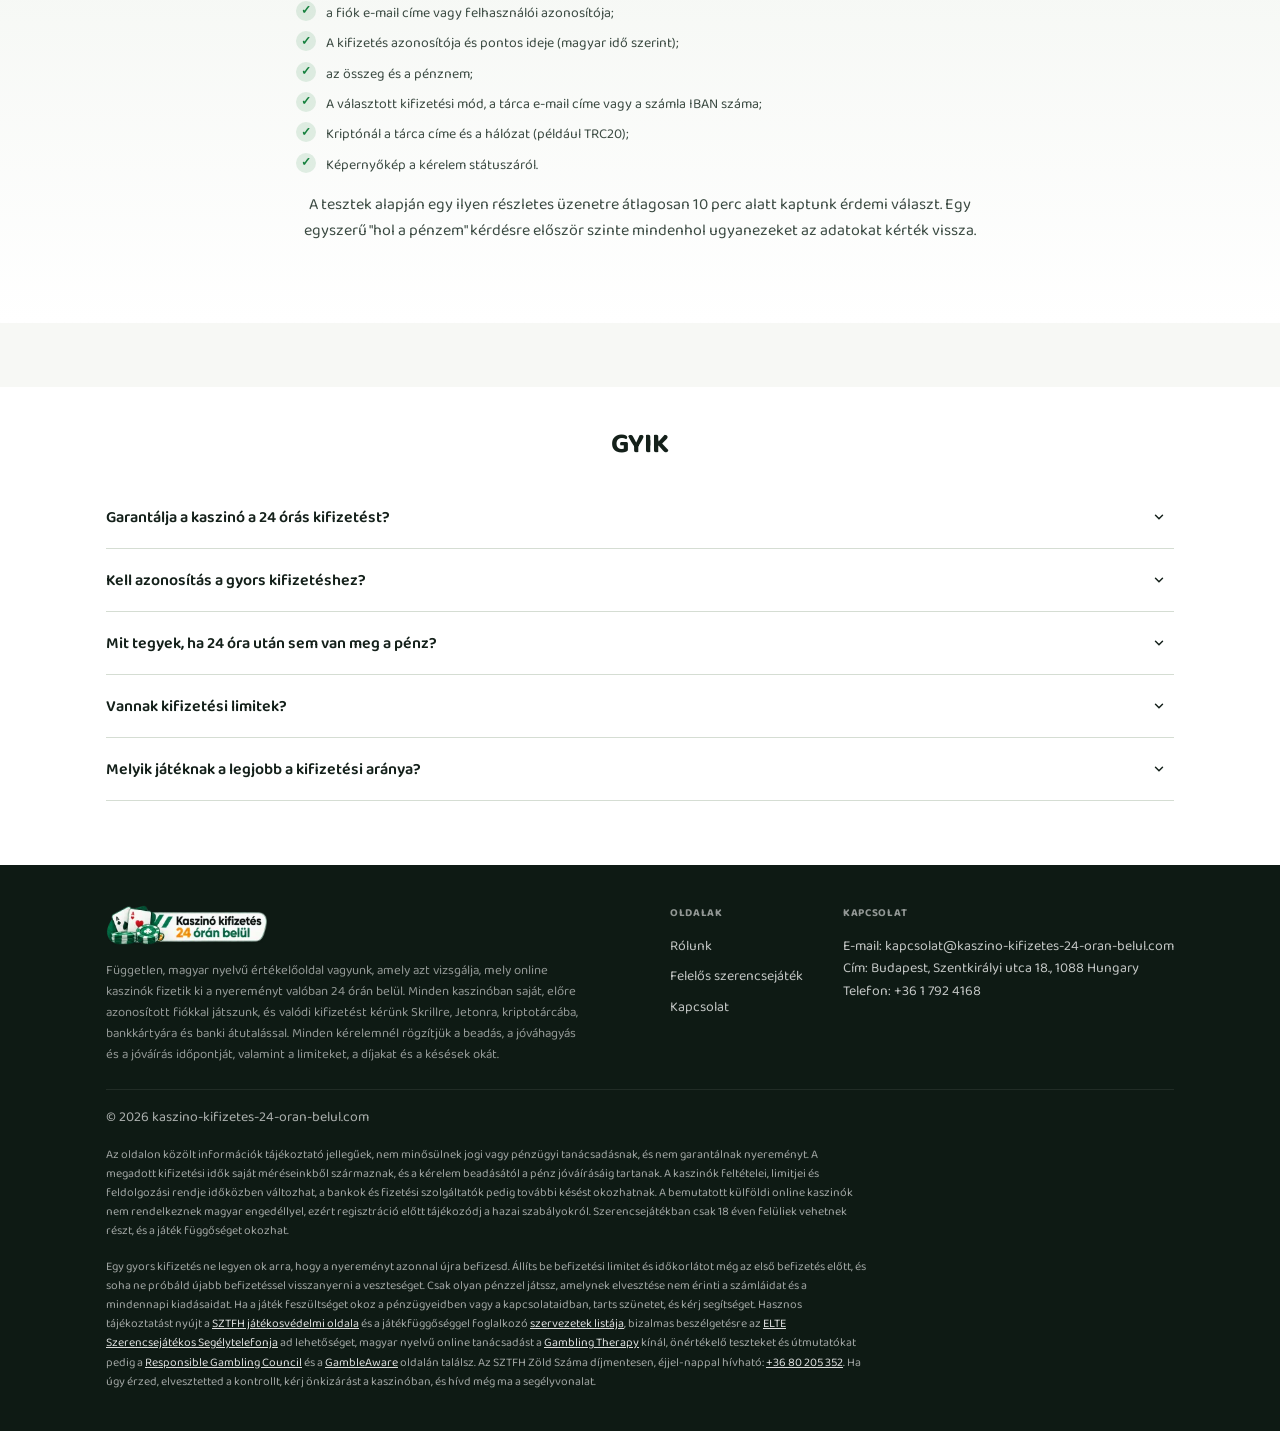
==== commit ee1e5c80: "Update contact address and phone in footer Co-Authored-By: Claude Opus 5.5 <noreply@anthropic.com>" ====
--- a/index.html
+++ b/index.html
@@ -1131,8 +1131,8 @@
           <span class="site-footer__col-title">Kapcsolat</span>
           <address class="site-footer__address">
             E-mail: <a class="site-footer__link" href="mailto:kapcsolat@kaszino-kifizetes-24-oran-belul.com">kapcsolat@kaszino-kifizetes-24-oran-belul.com</a><br>
-            Cím: Budapest, Bartók Béla út 43., 1114 Hungary<br>
-            Telefon: <a class="site-footer__link" href="tel:+3613852917">+36 1 385 2917</a>
+            Cím: Budapest, Szentkirályi utca 18., 1088 Hungary<br>
+            Telefon: <a class="site-footer__link" href="tel:+3617924168">+36 1 792 4168</a>
           </address>
         </div>
       </nav>
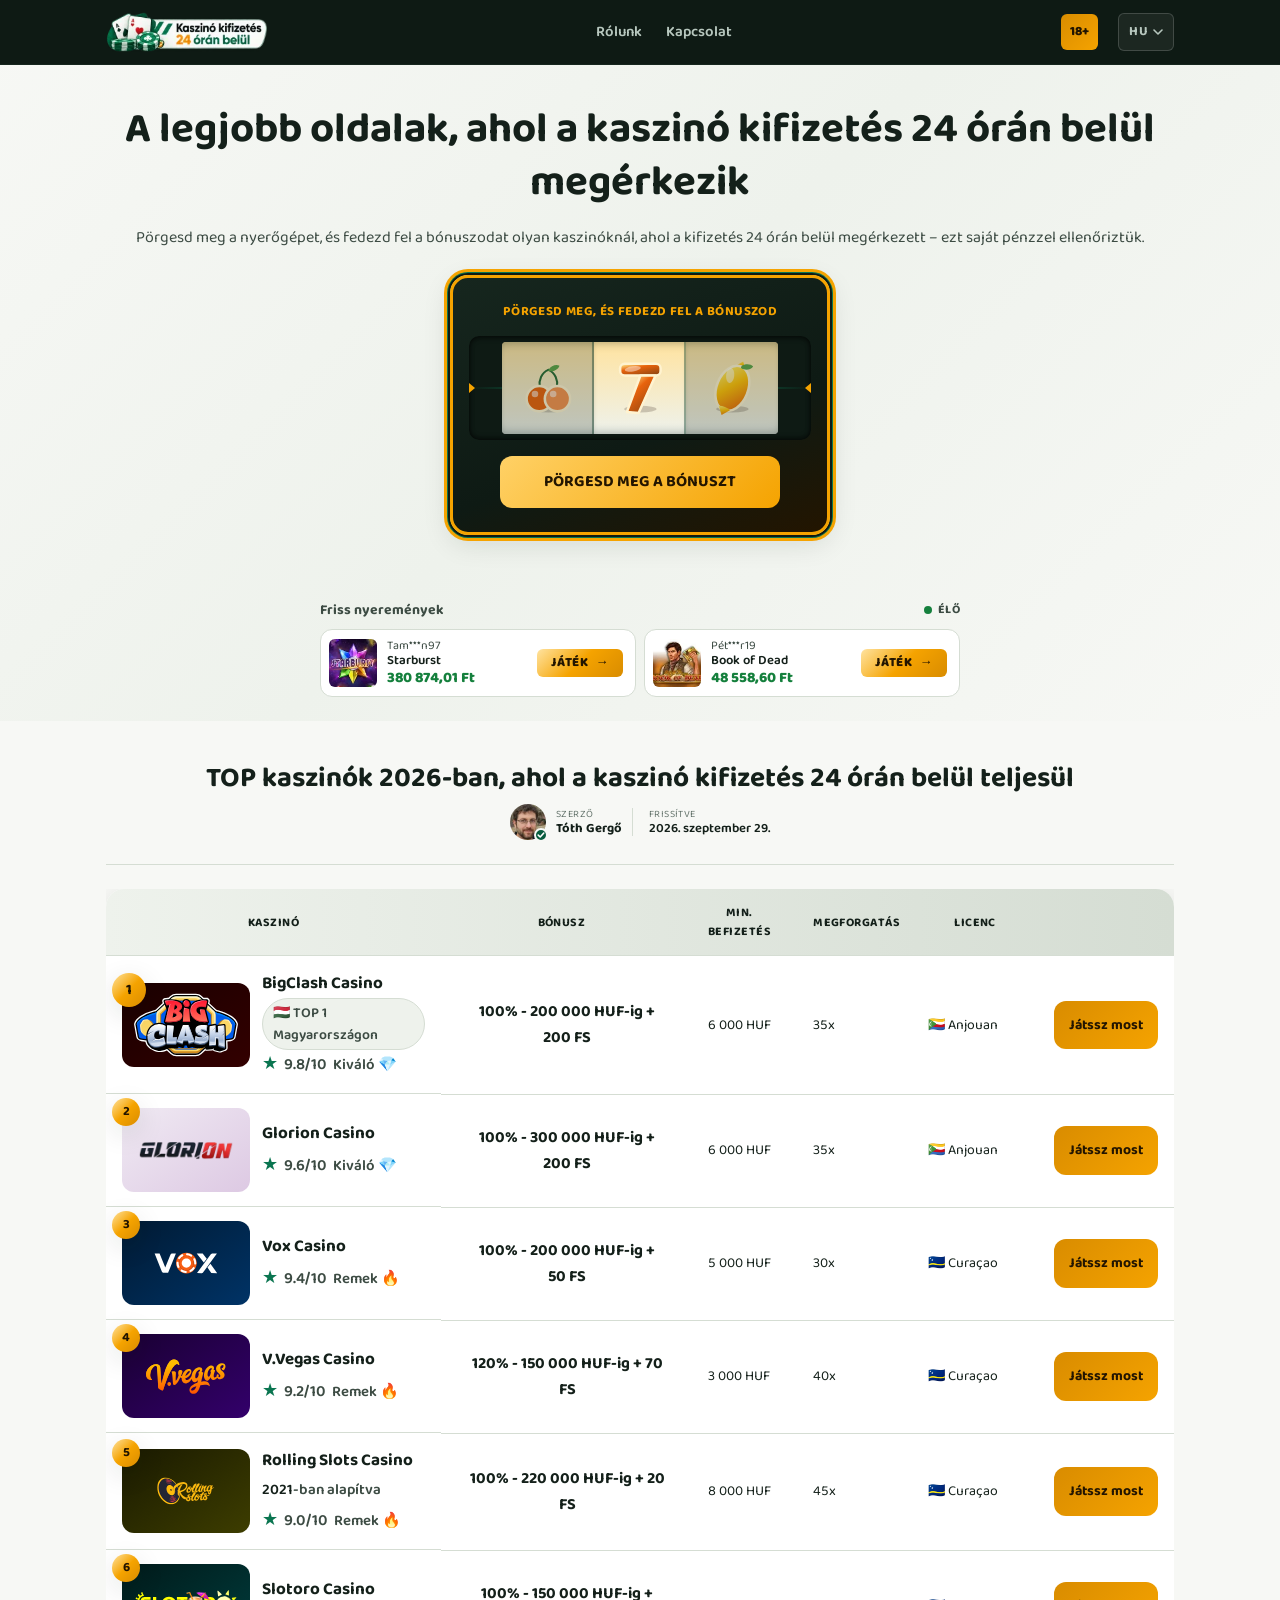
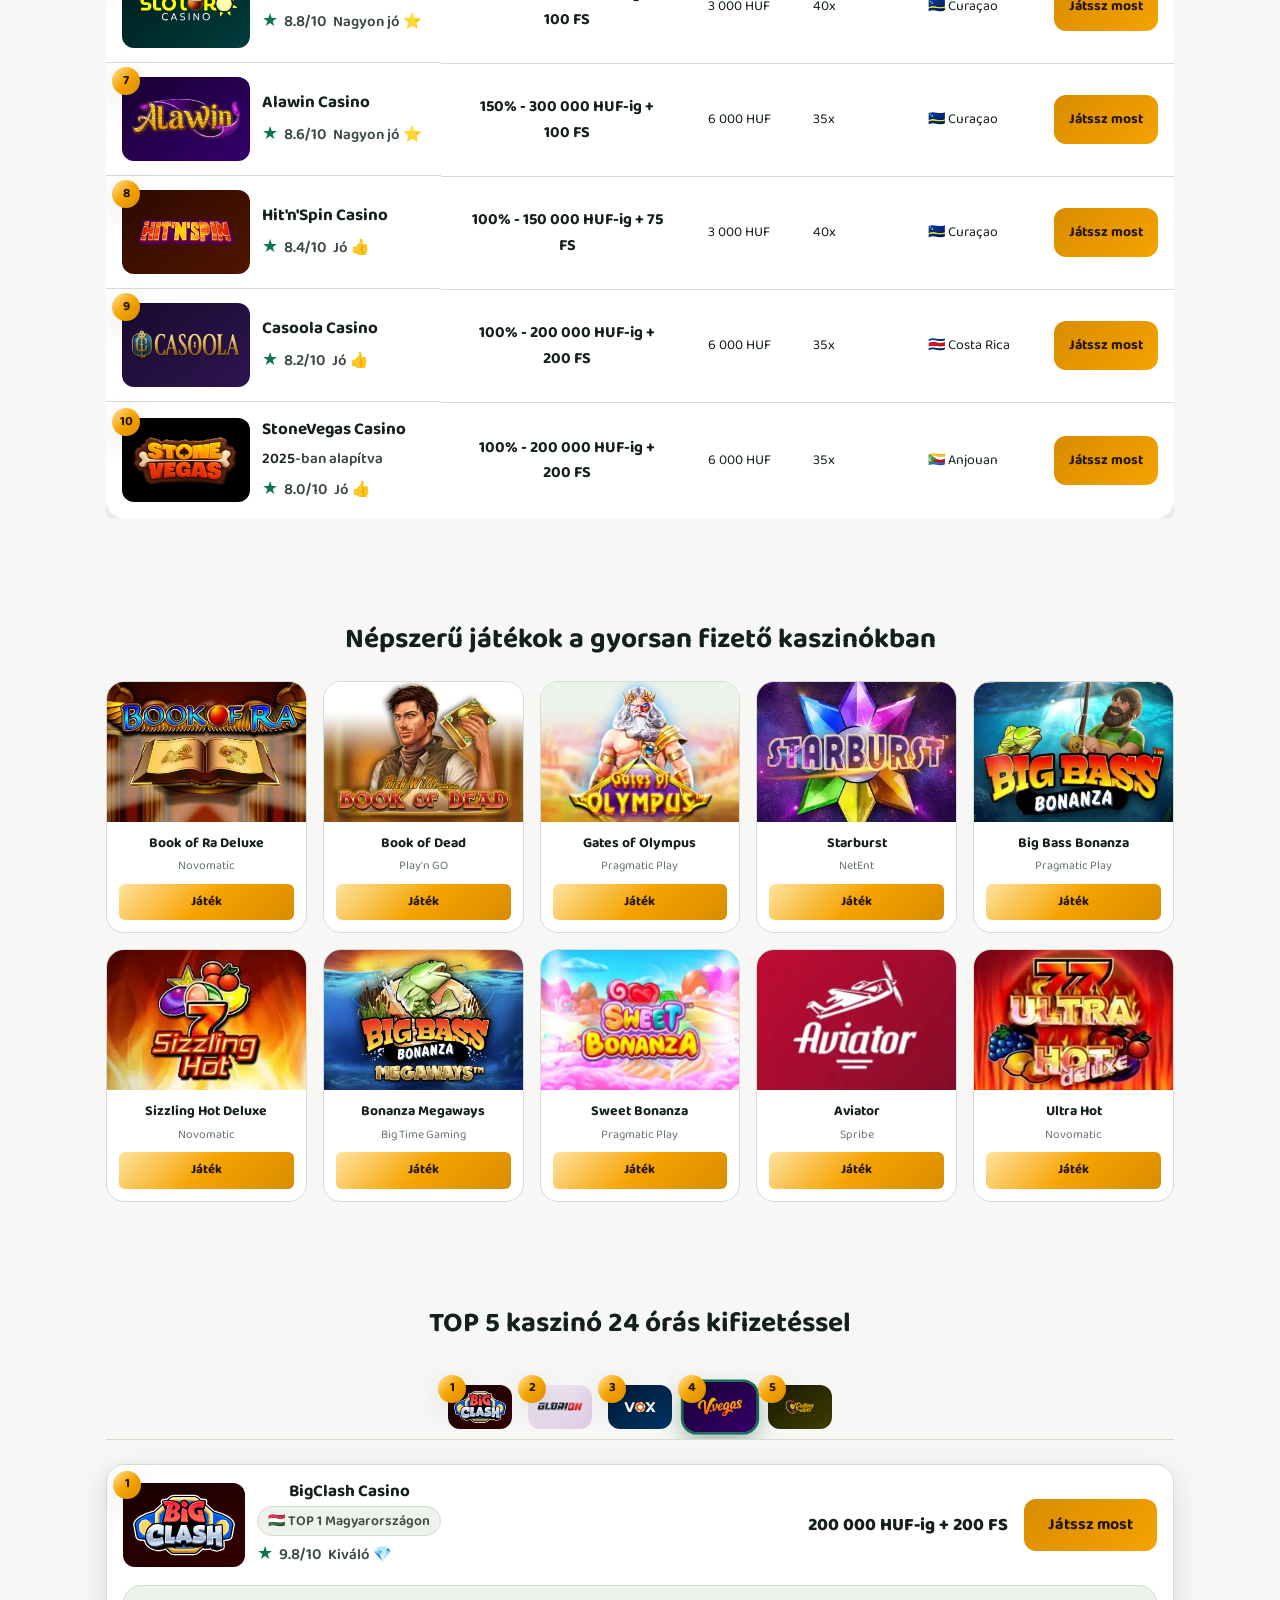
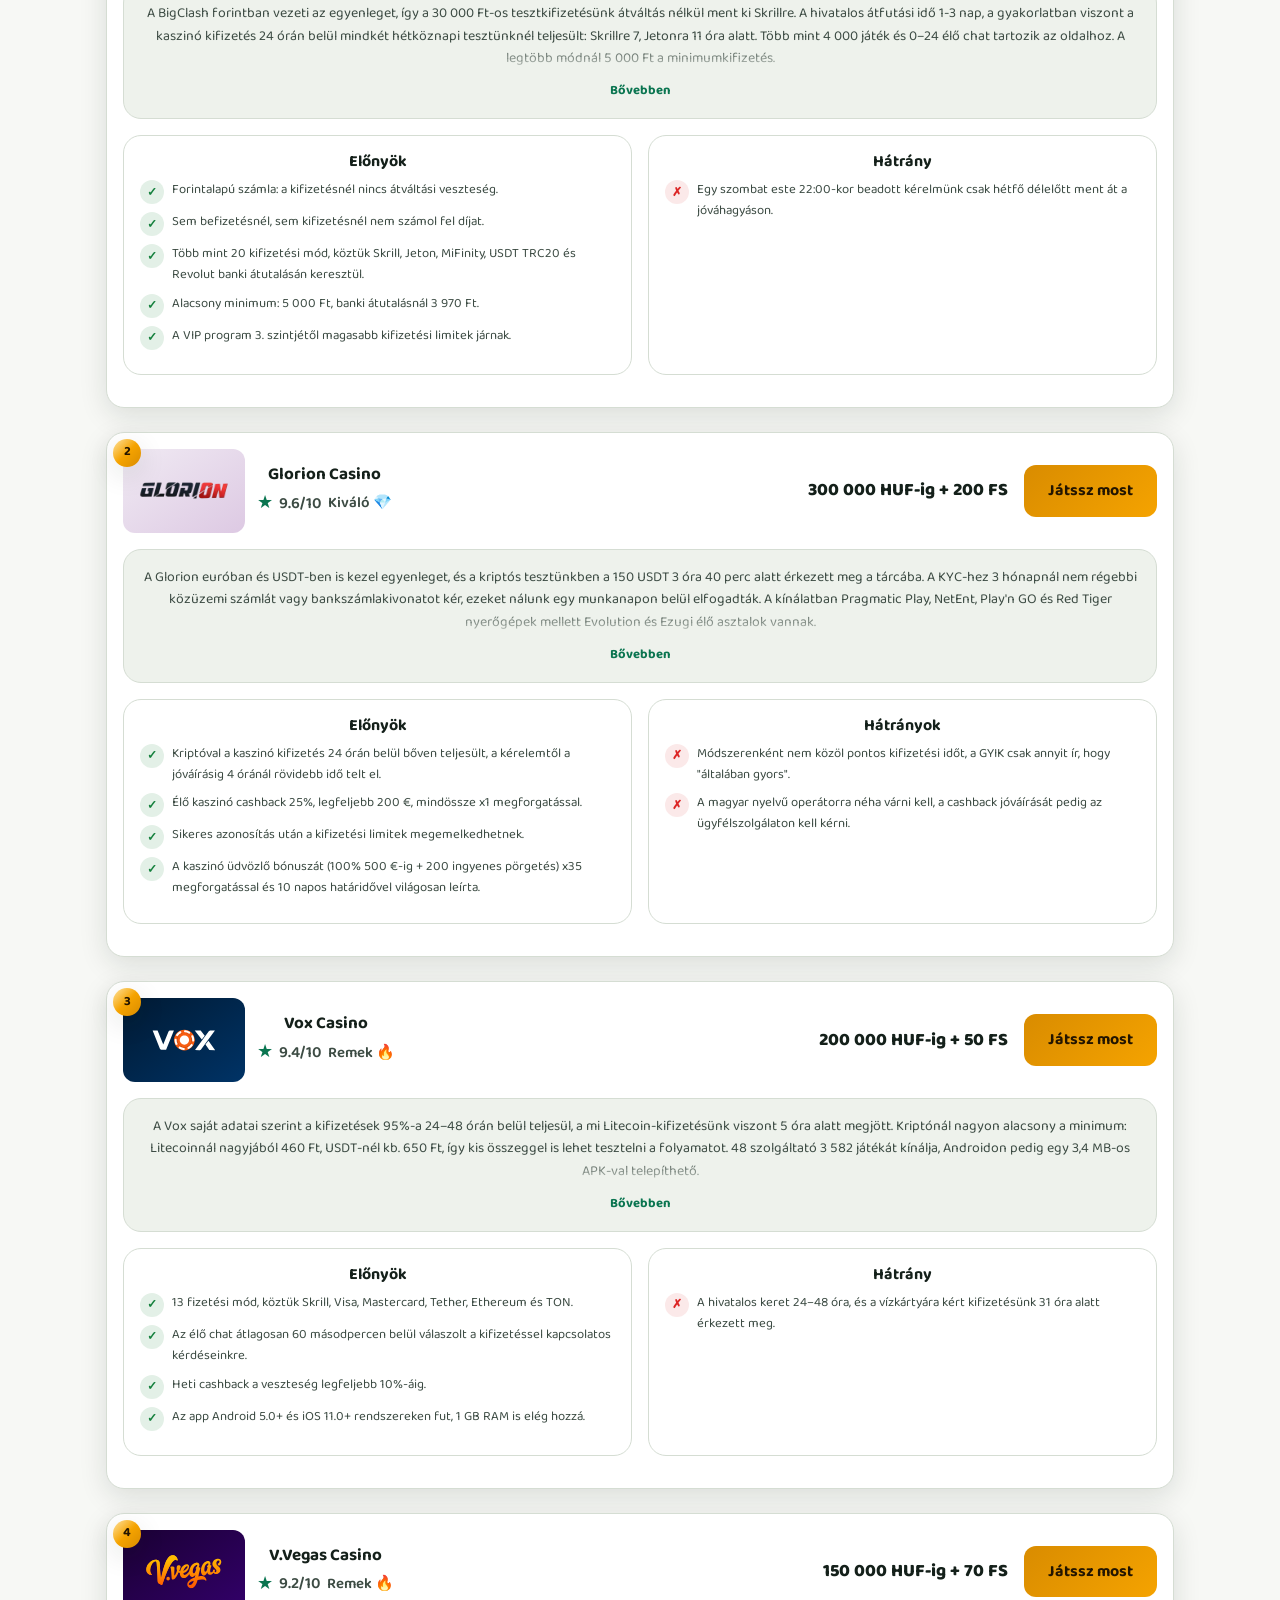
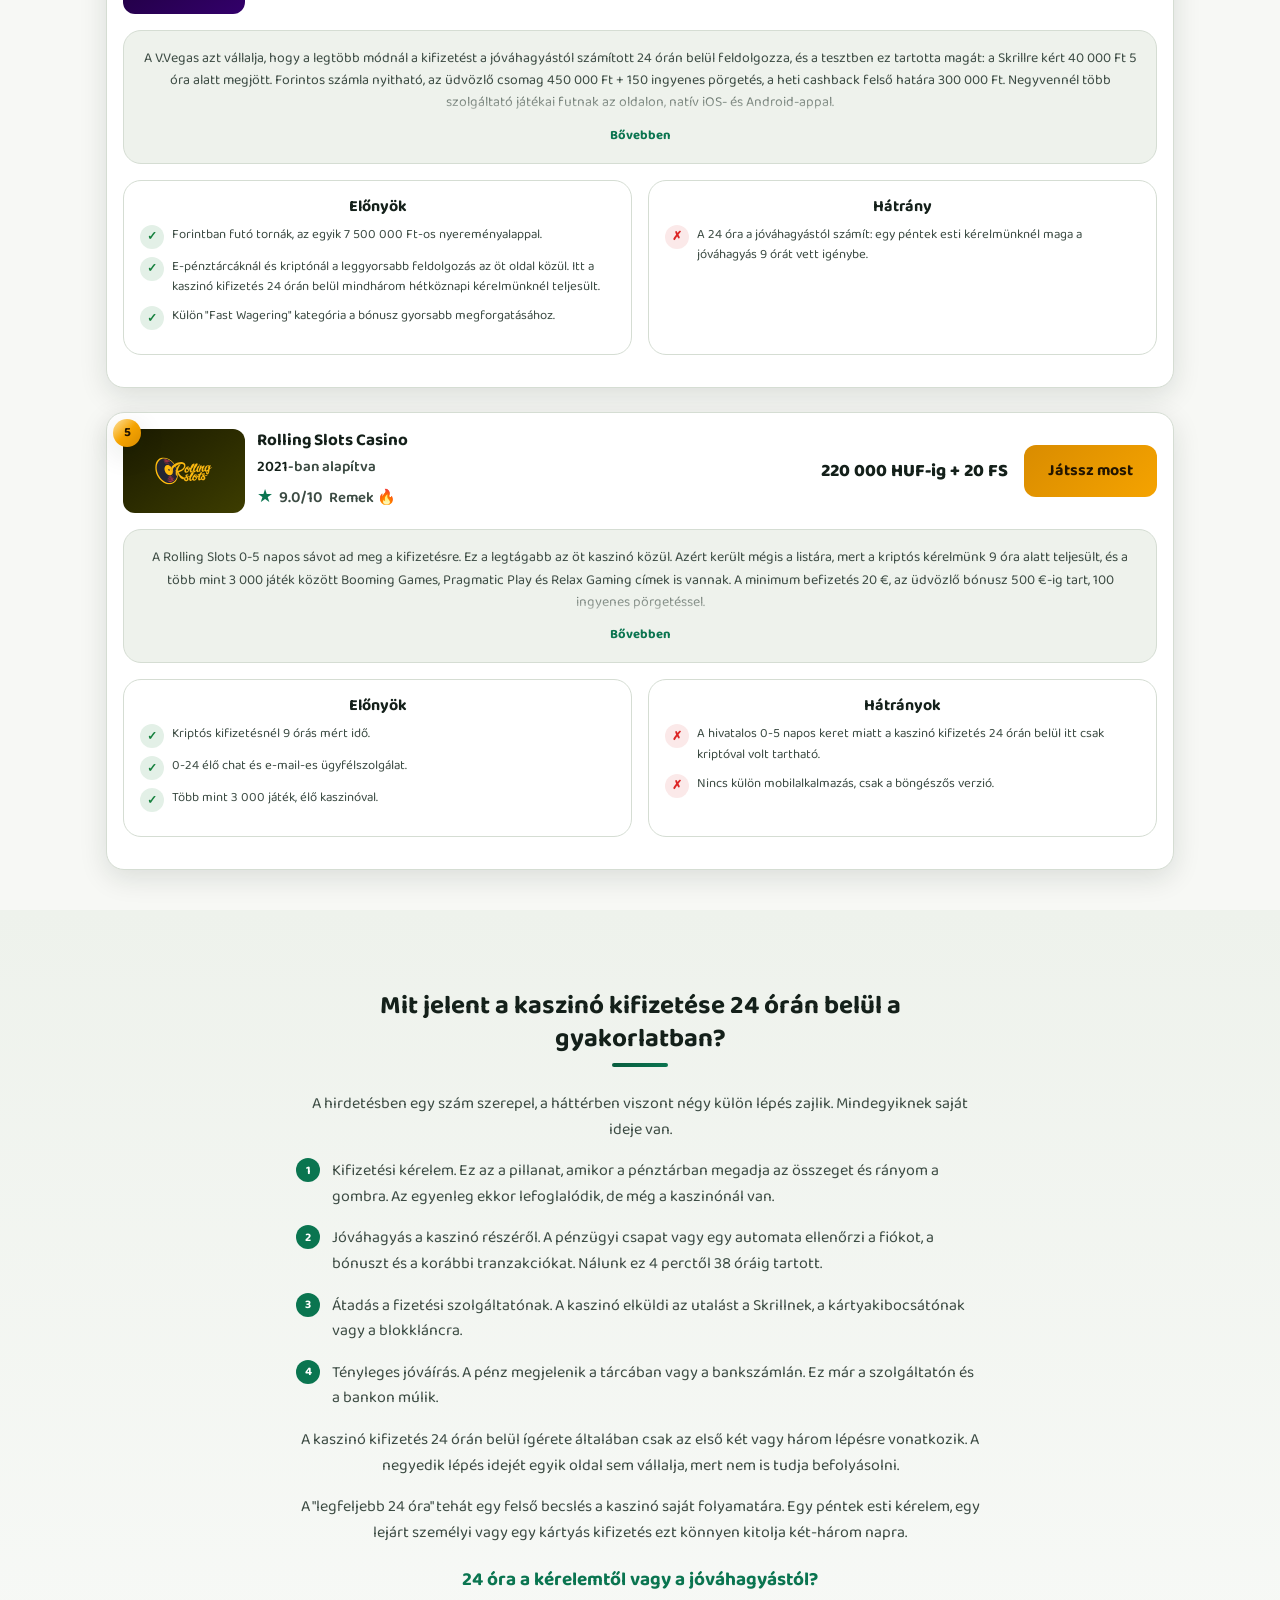
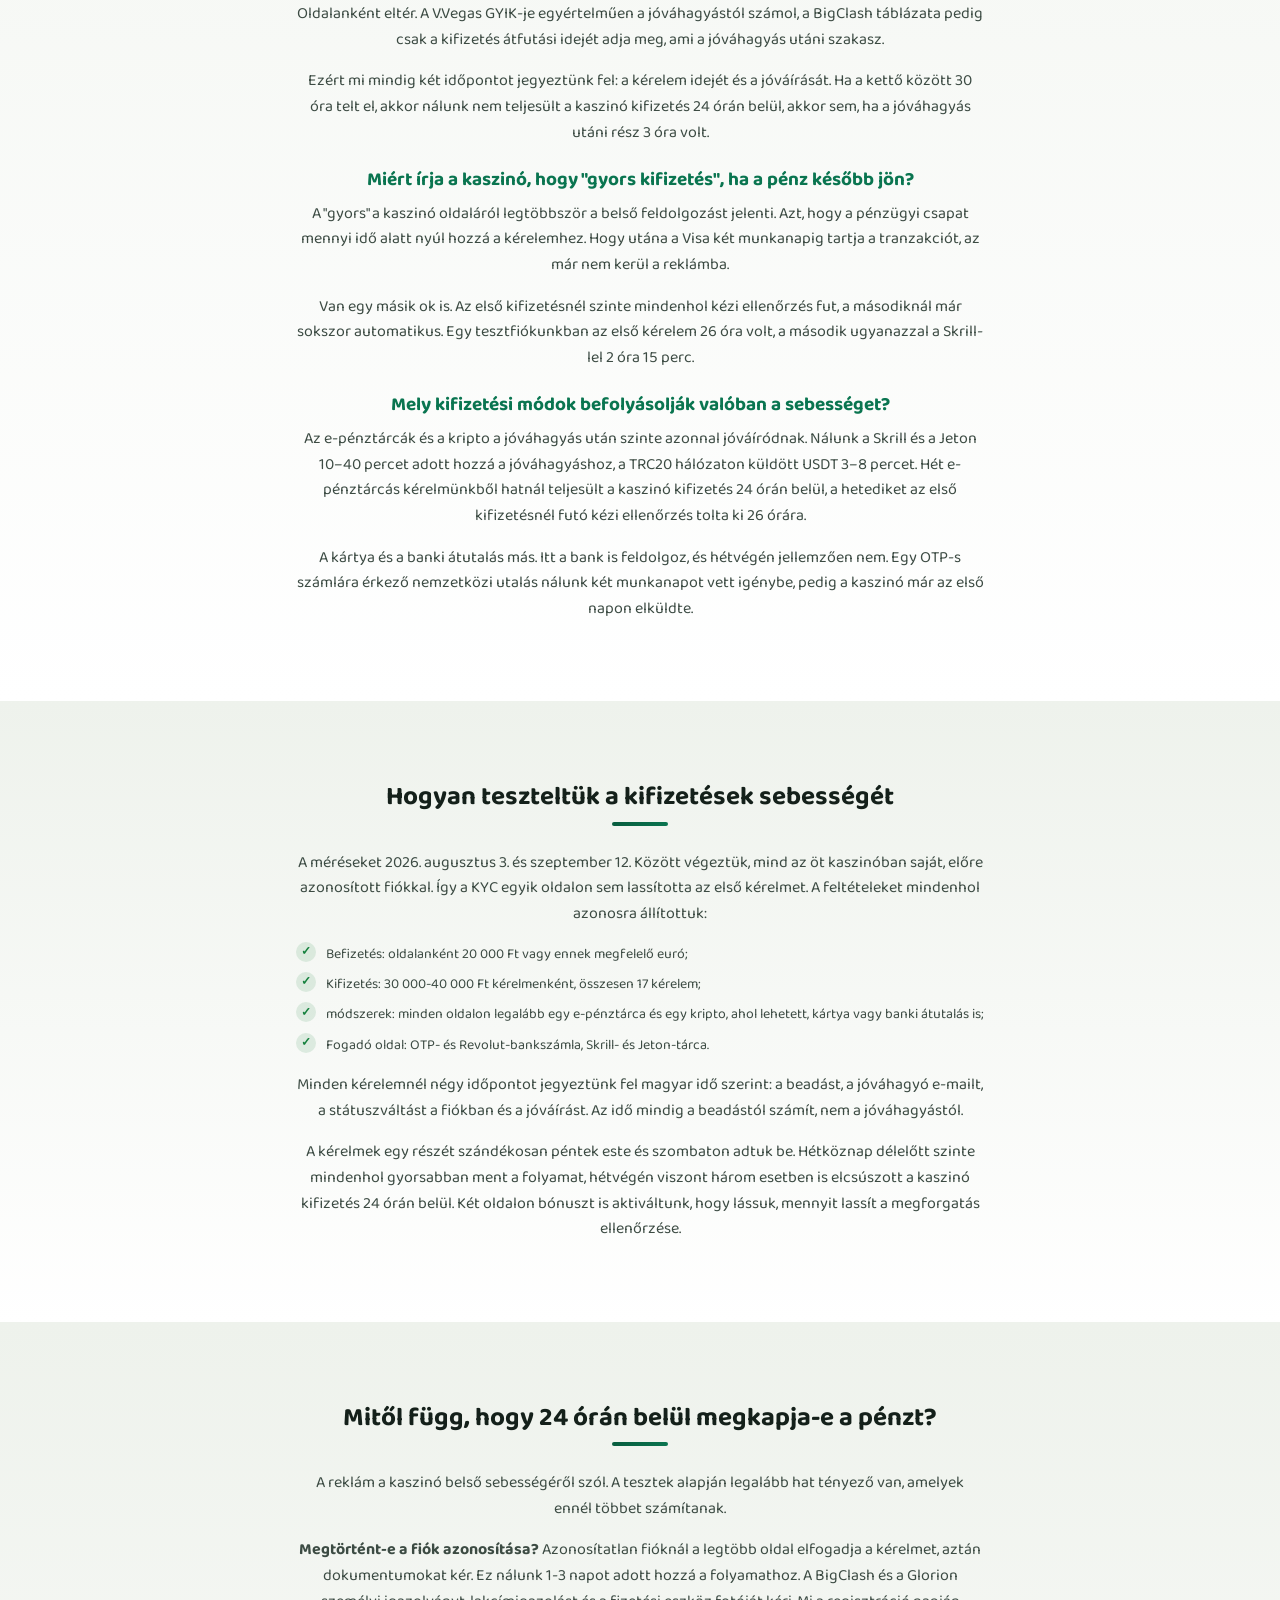
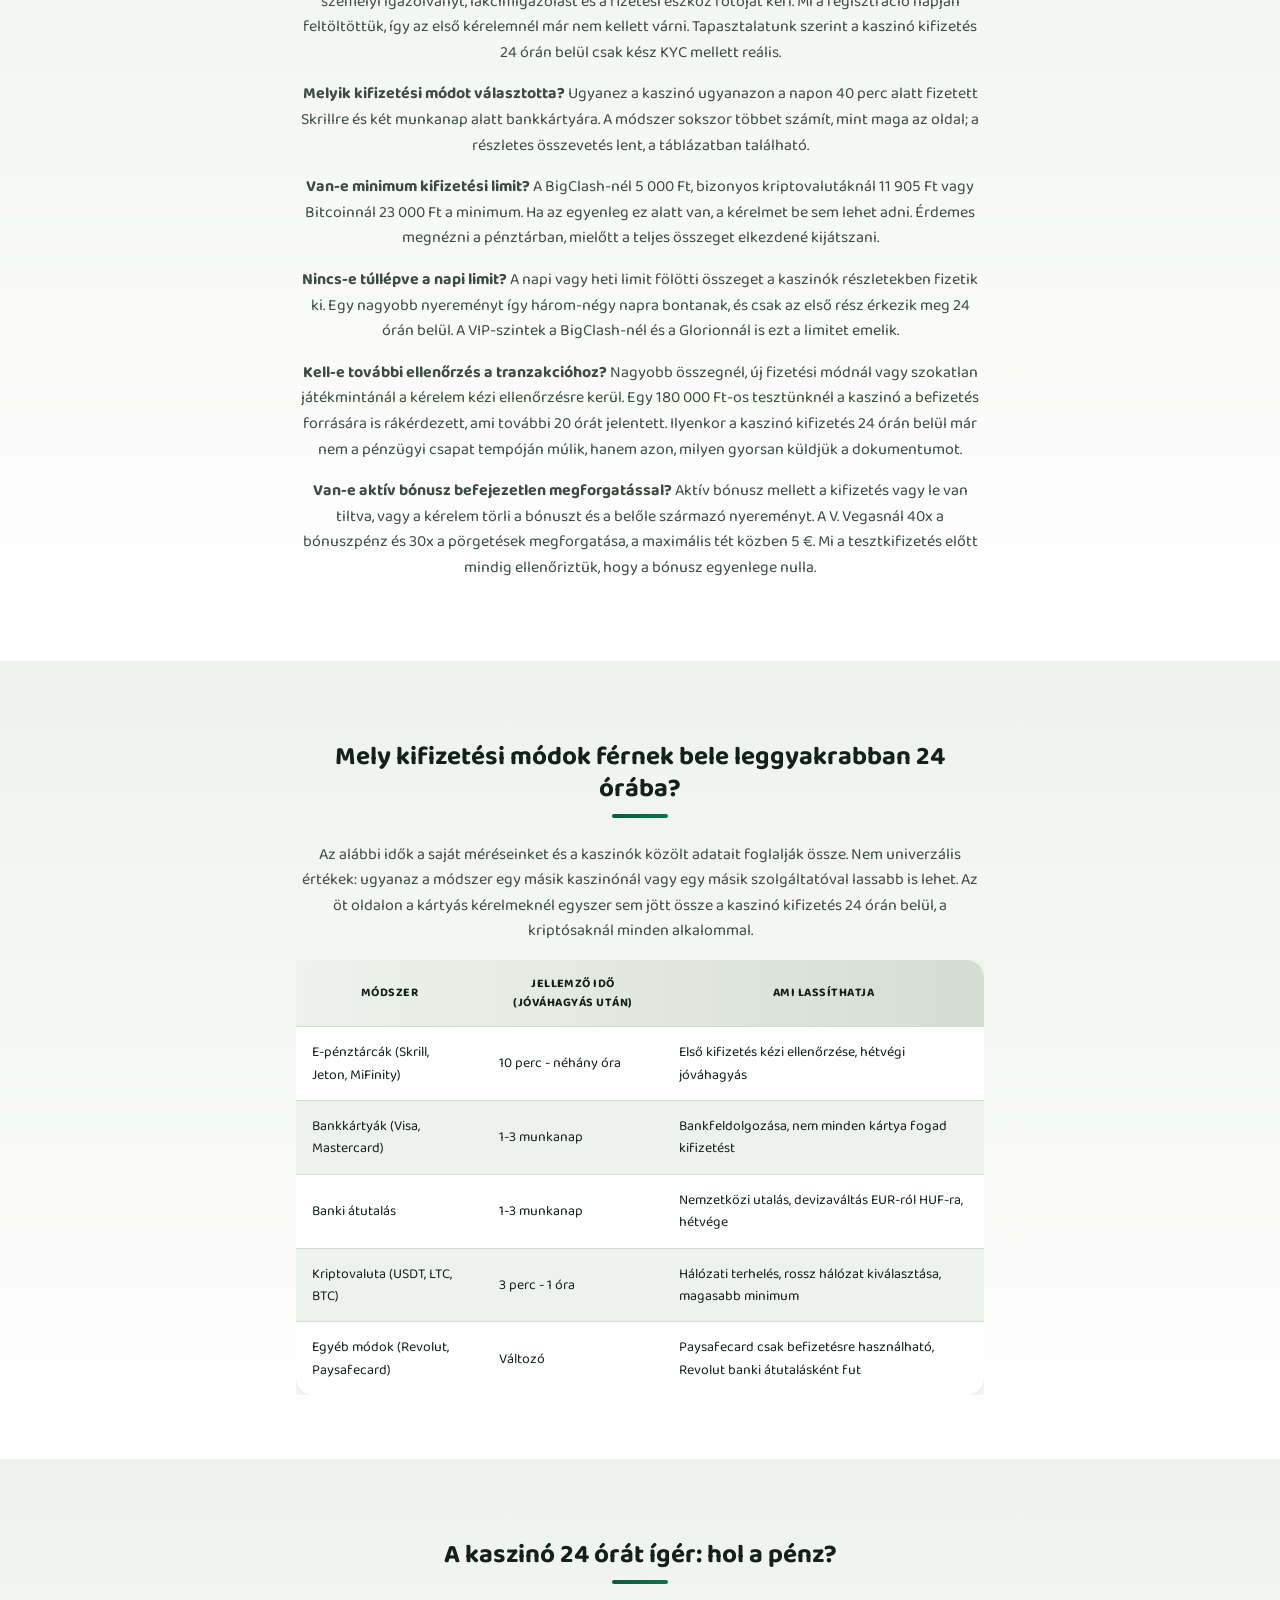
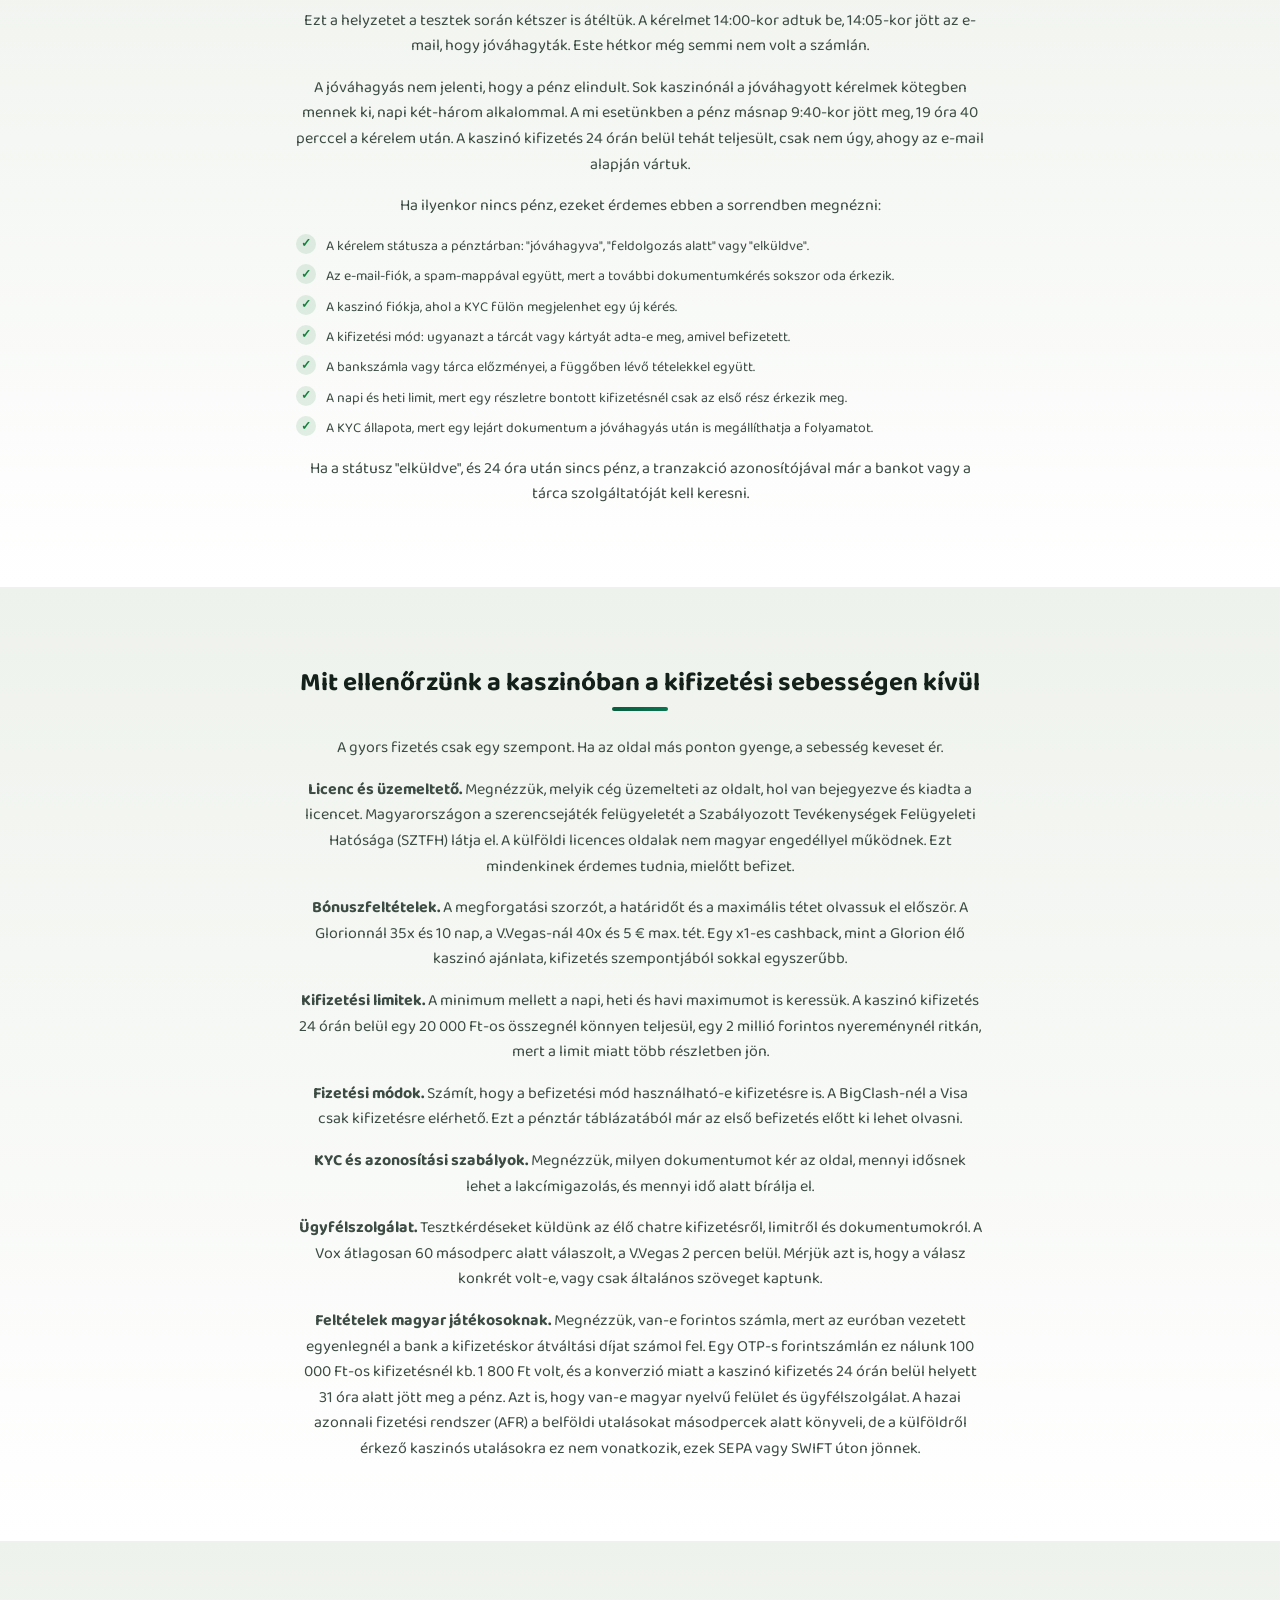
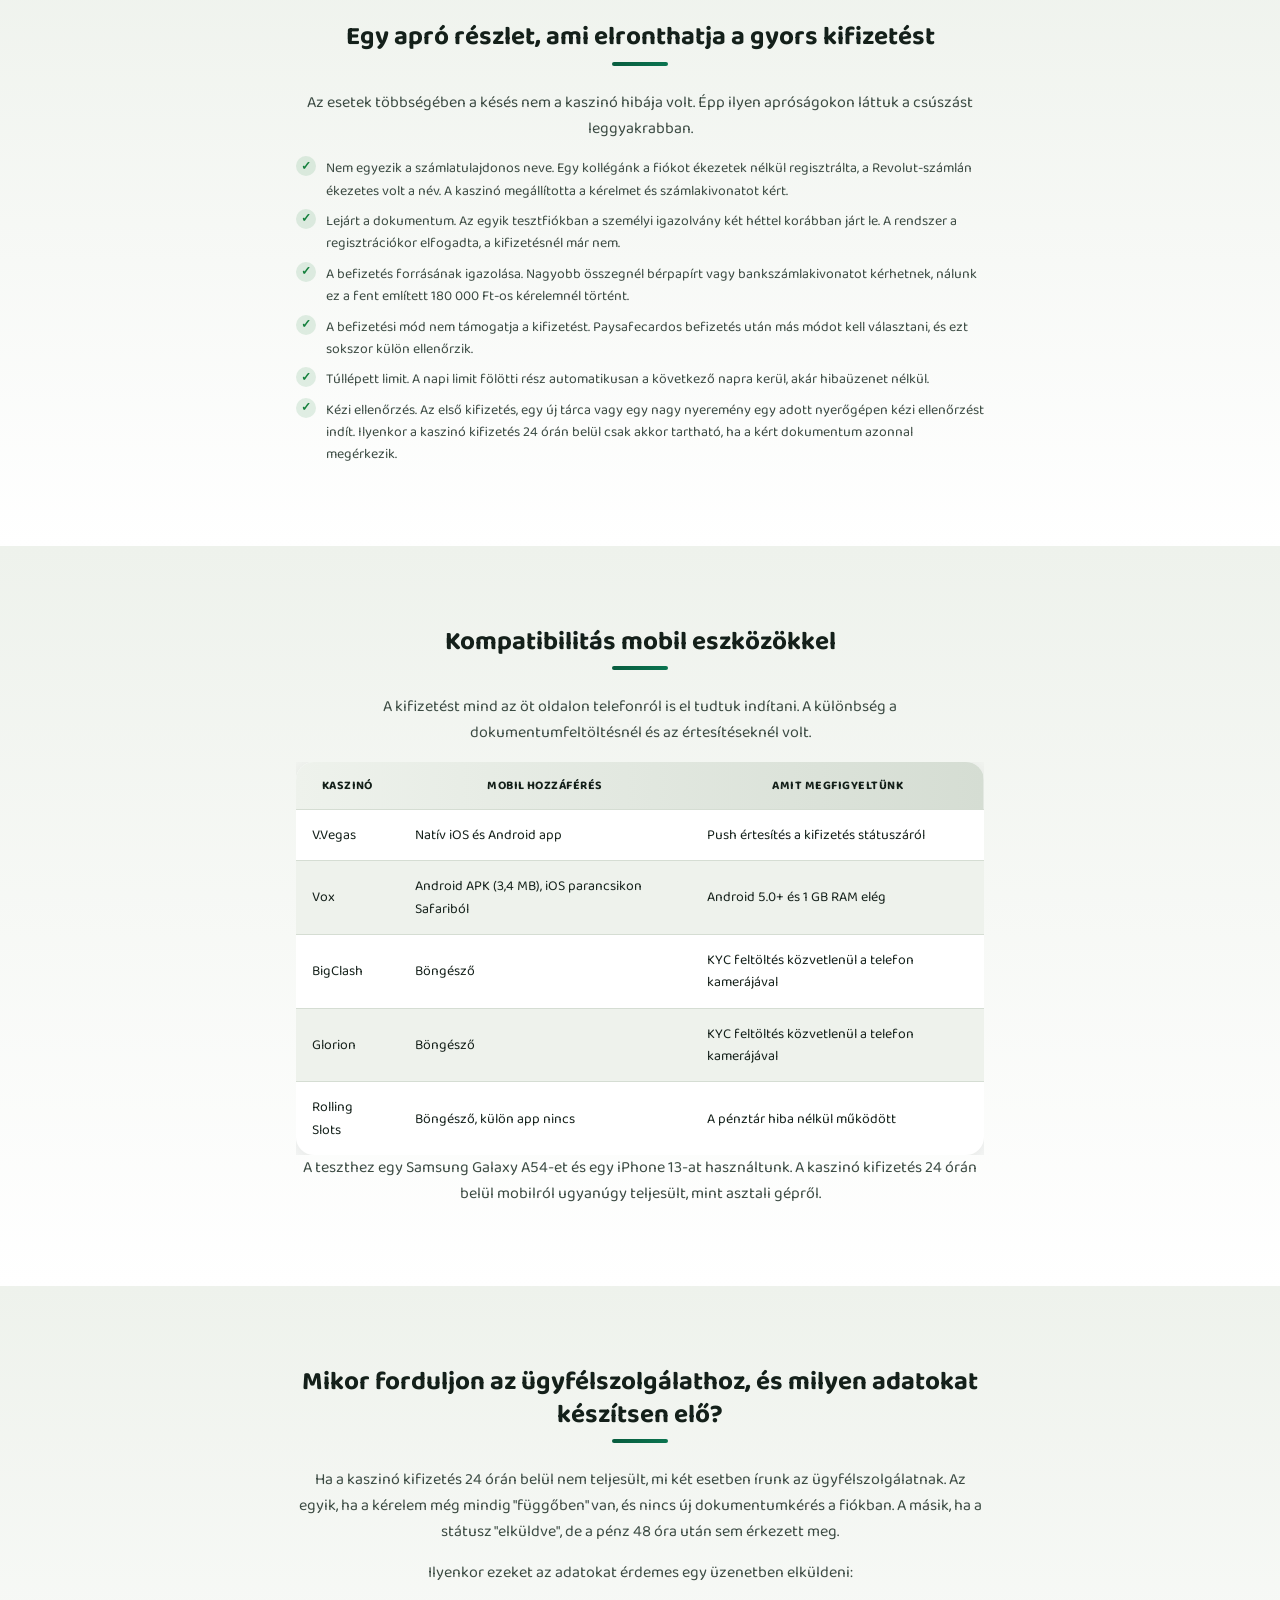
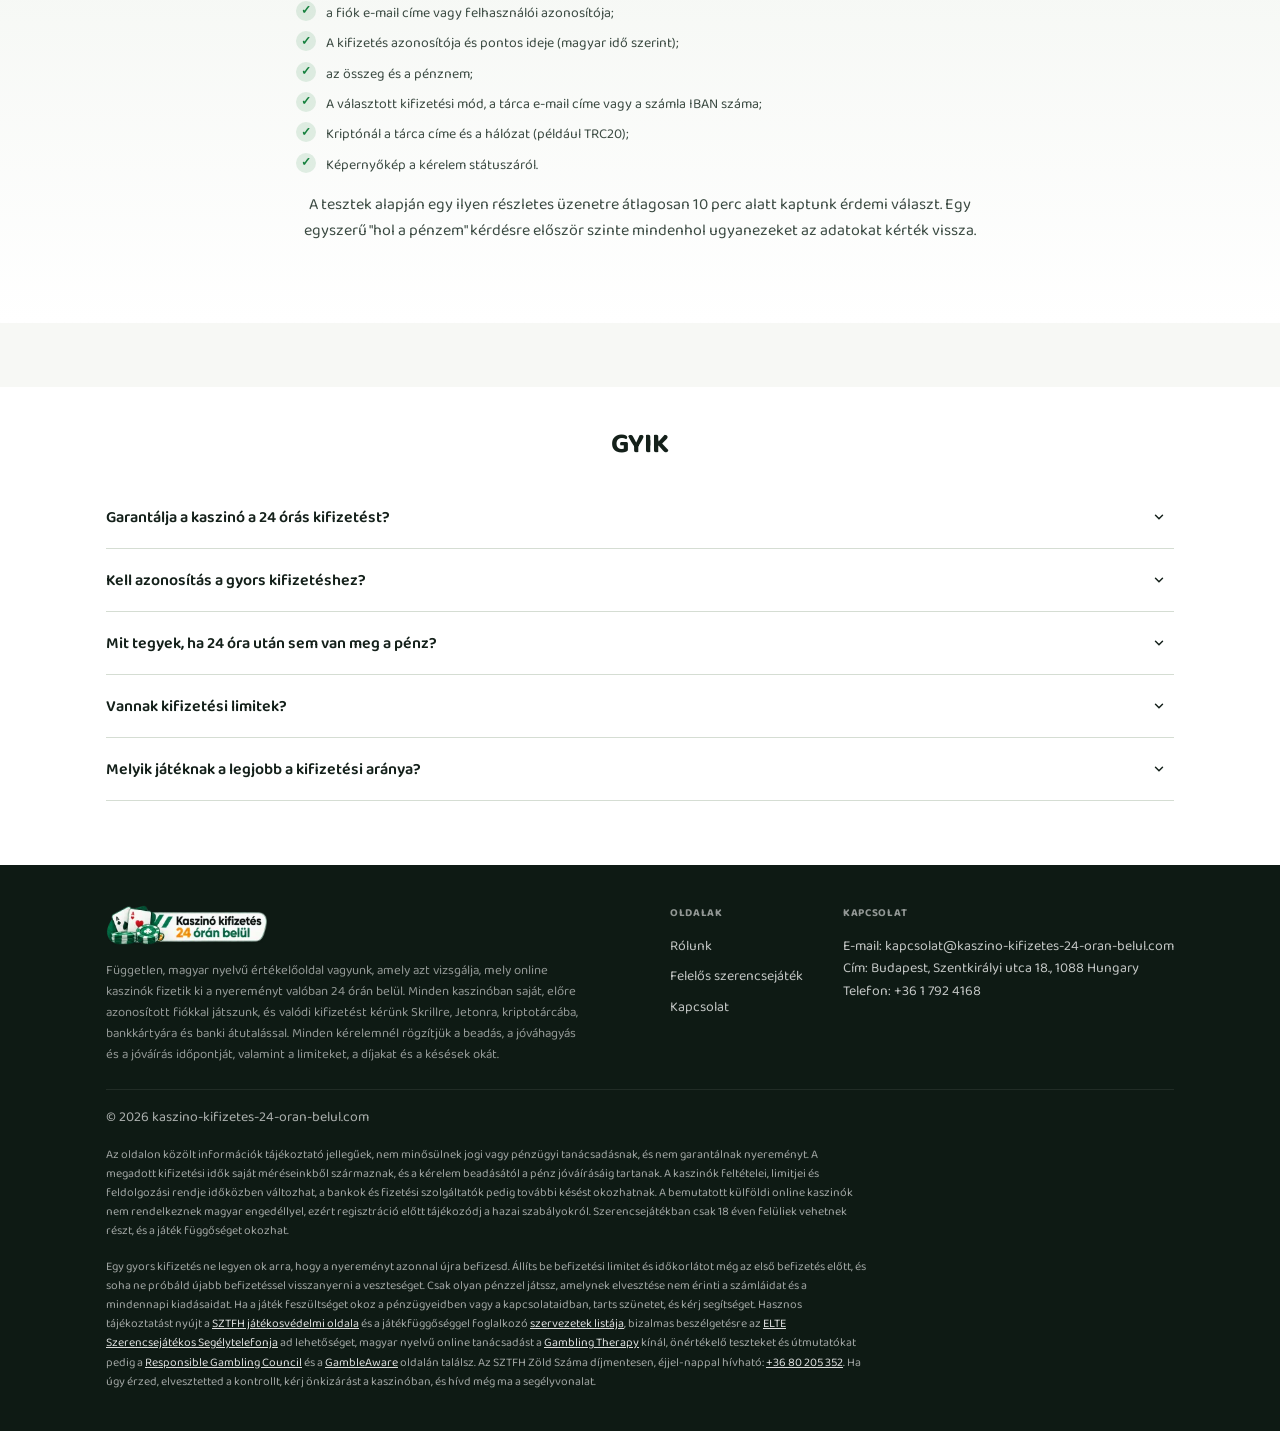
==== commit d35f5bf4: "Update hero lead text (slot/bonus CTA) in all languages Co-Authored-By: Claude Opus 5.5 <noreply@ant" ====
--- a/index.html
+++ b/index.html
@@ -148,7 +148,7 @@
   <section class="hero" aria-labelledby="hero-title">
     <div class="container">
       <h1 class="hero__title" id="hero-title">A legjobb oldalak, ahol a kaszinó kifizetés 24 órán belül megérkezik</h1>
-      <p class="hero__lead" id="hero-lead">17 kifizetést indítottunk saját pénzzel: itt a mért idő módszerenként és a leggyakoribb késési okok.</p>
+      <p class="hero__lead" id="hero-lead">Pörgesd meg a nyerőgépet, és fedezd fel a bónuszodat olyan kaszinóknál, ahol a kifizetés 24 órán belül megérkezett – ezt saját pénzzel ellenőriztük.</p>
       <button type="button" class="hero__lead-toggle" data-target="hero-lead" aria-controls="hero-lead" aria-expanded="false">Több mutatása</button>
 
       <div class="hero-podium" data-gift-picker data-gift-style="casino">
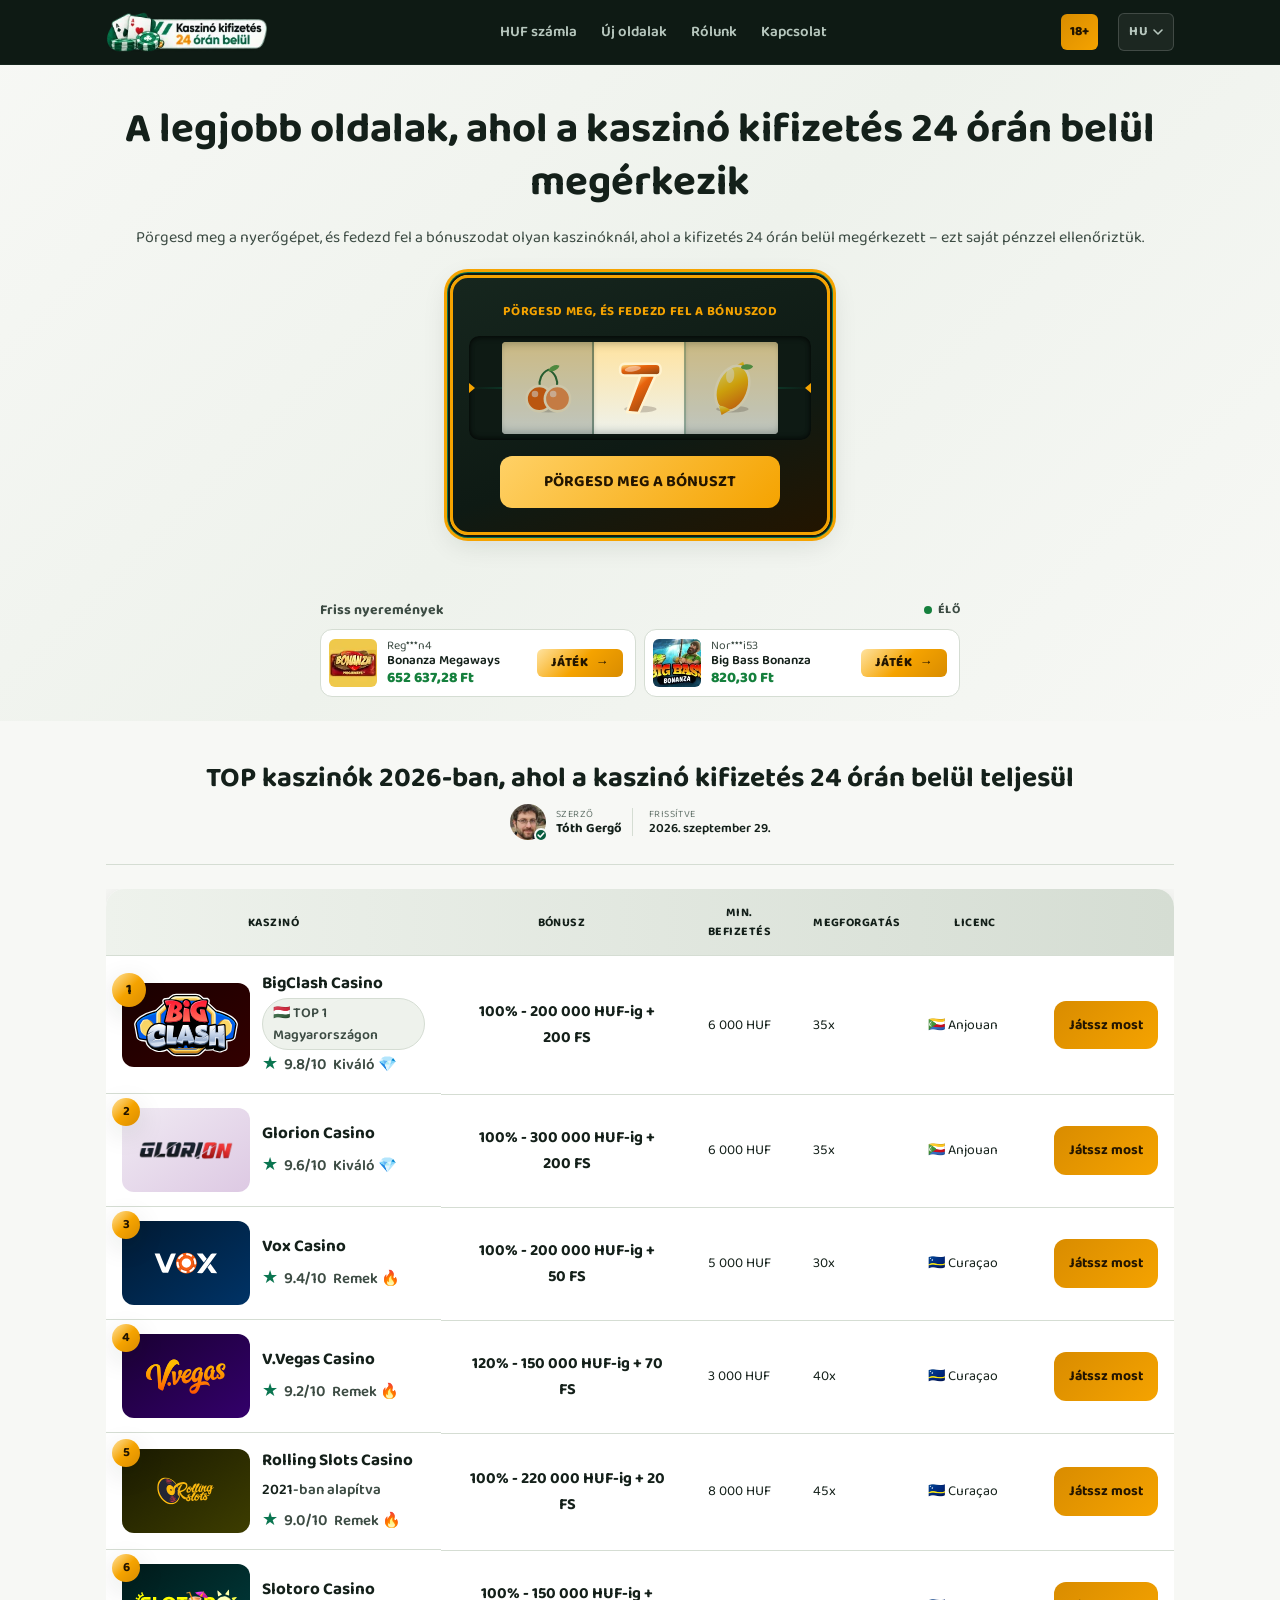
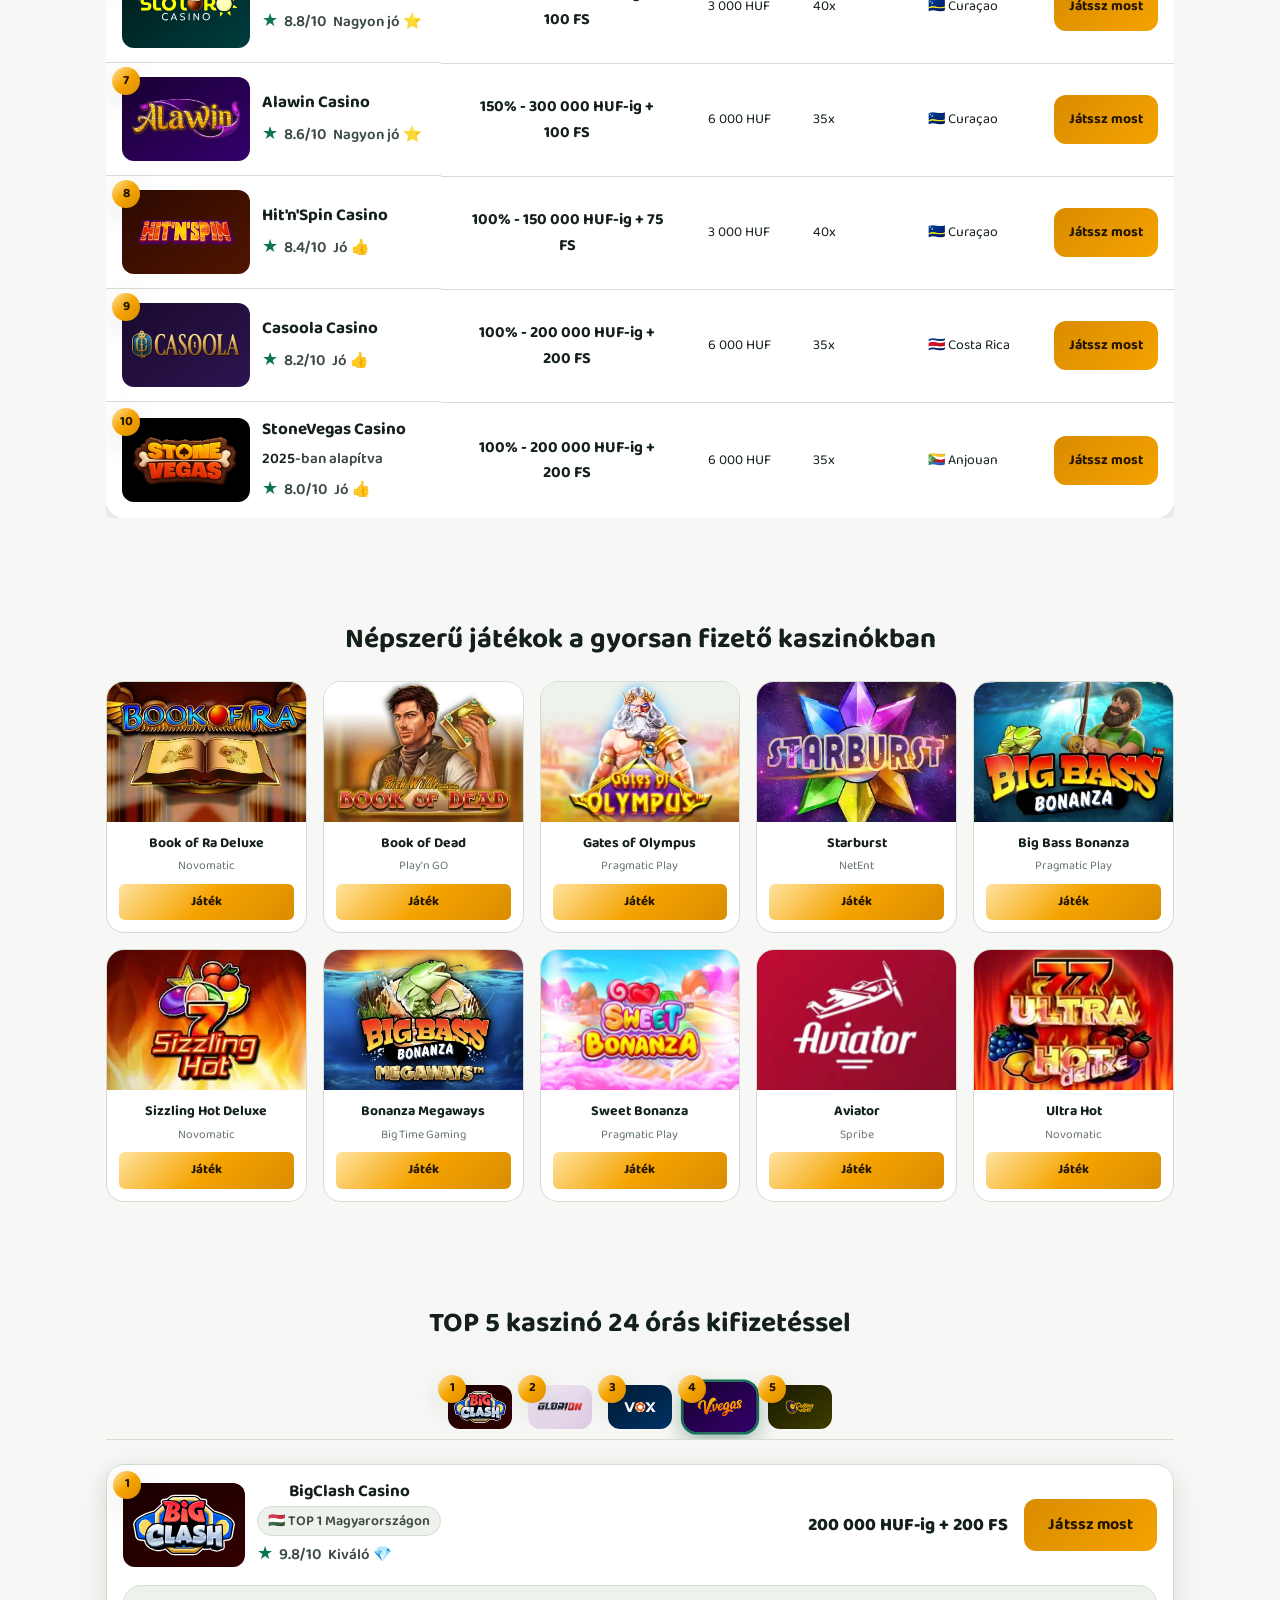
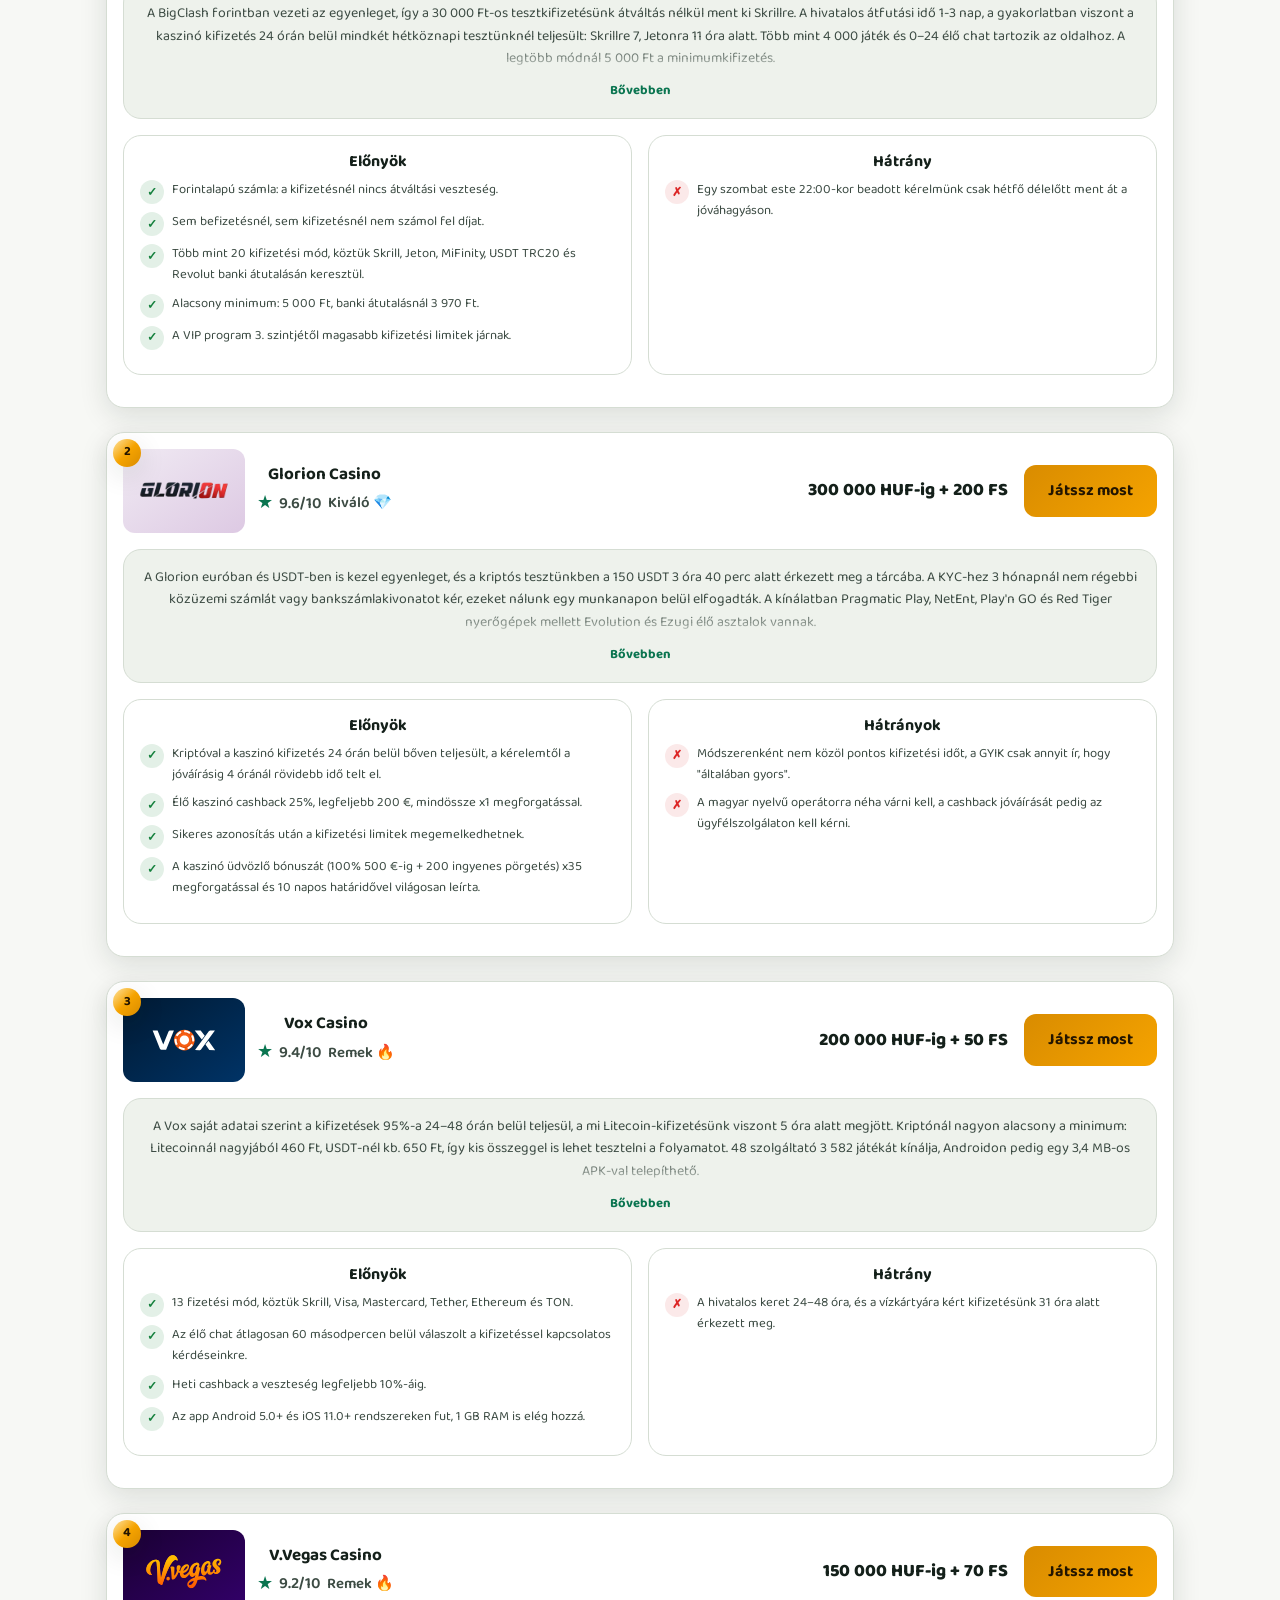
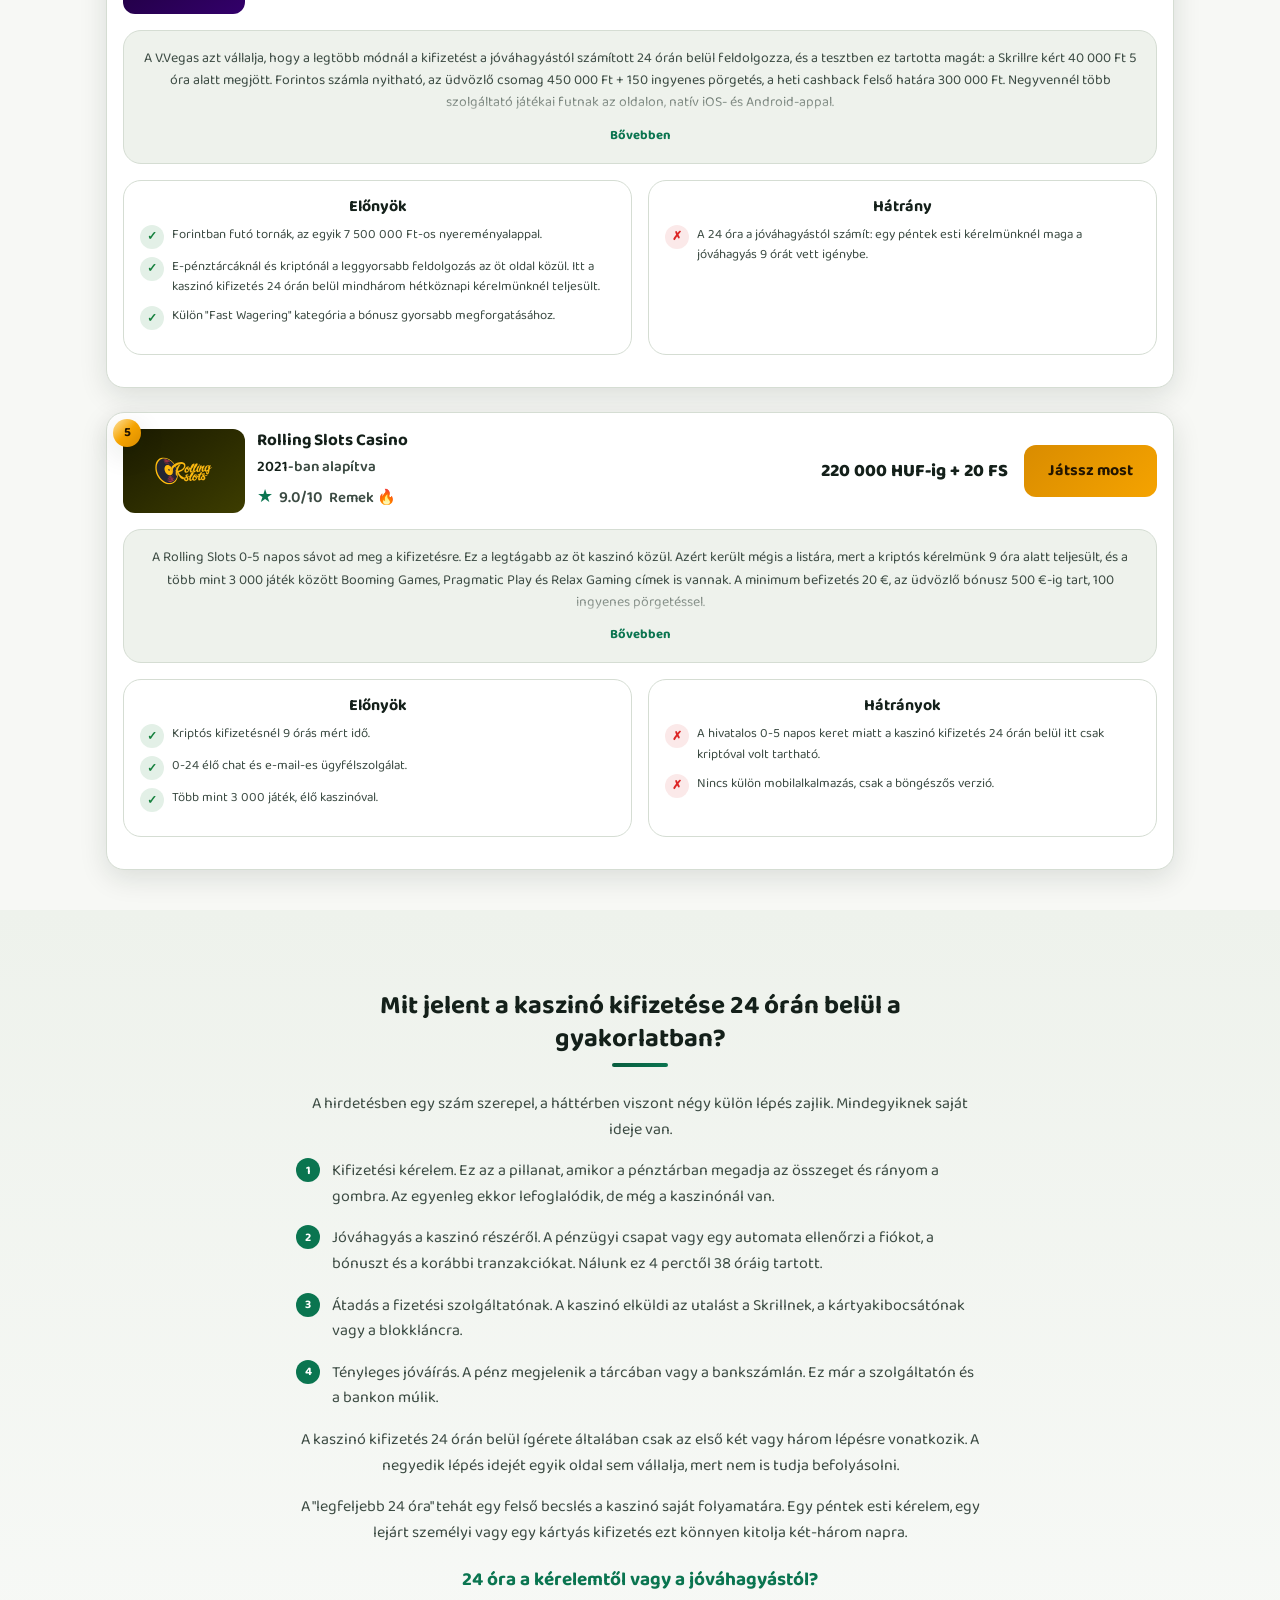
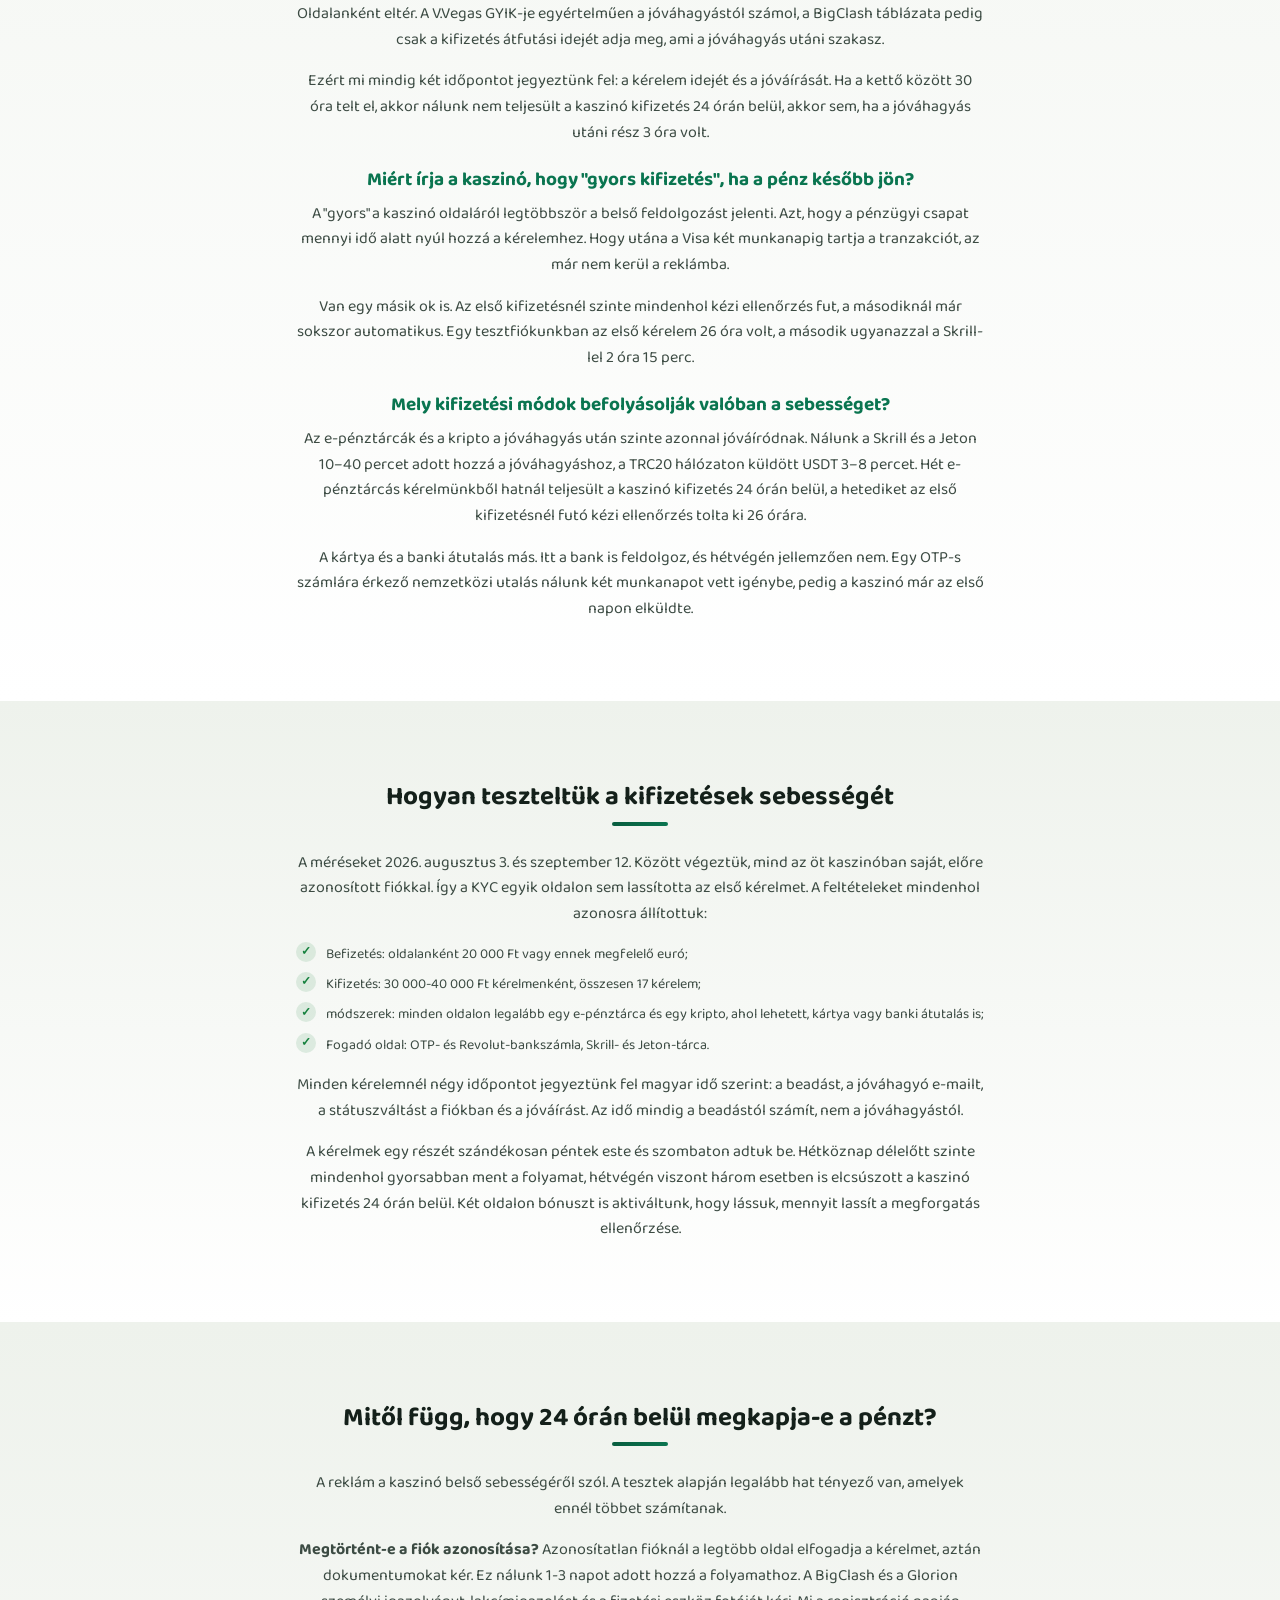
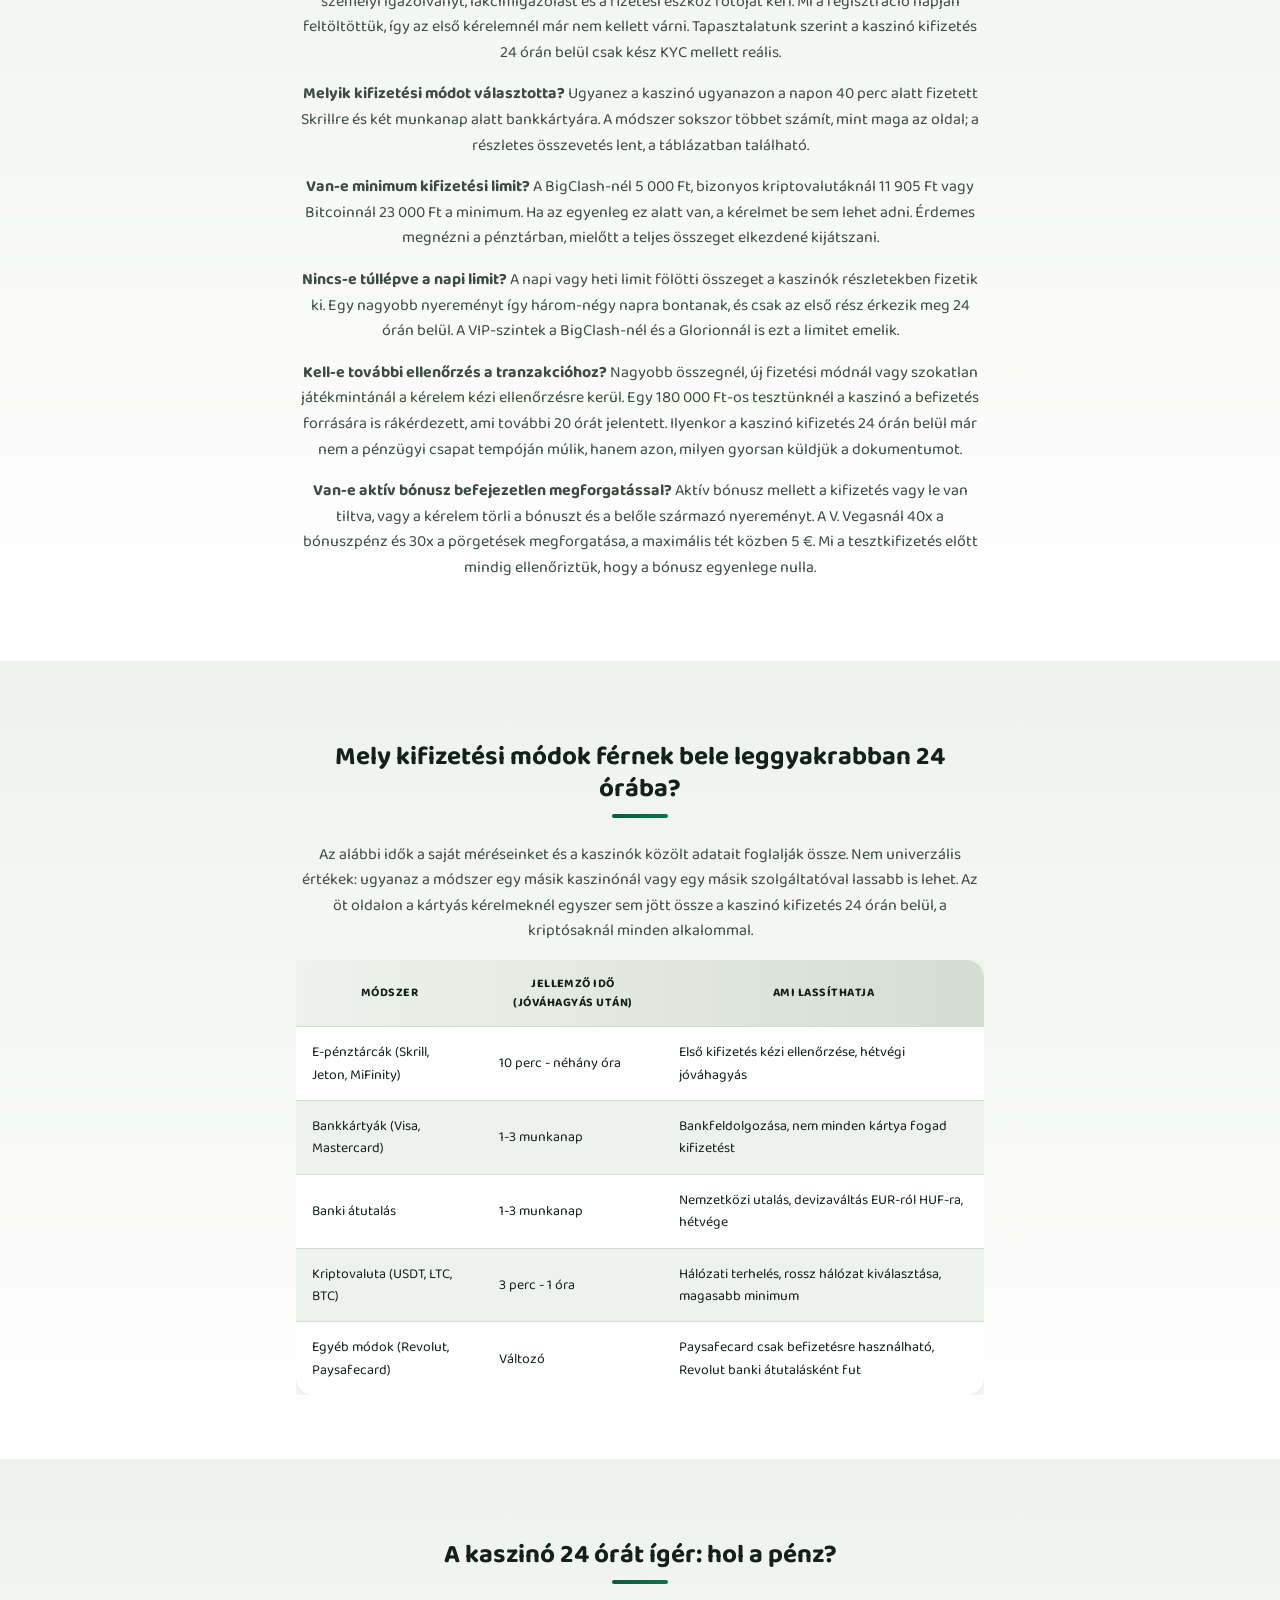
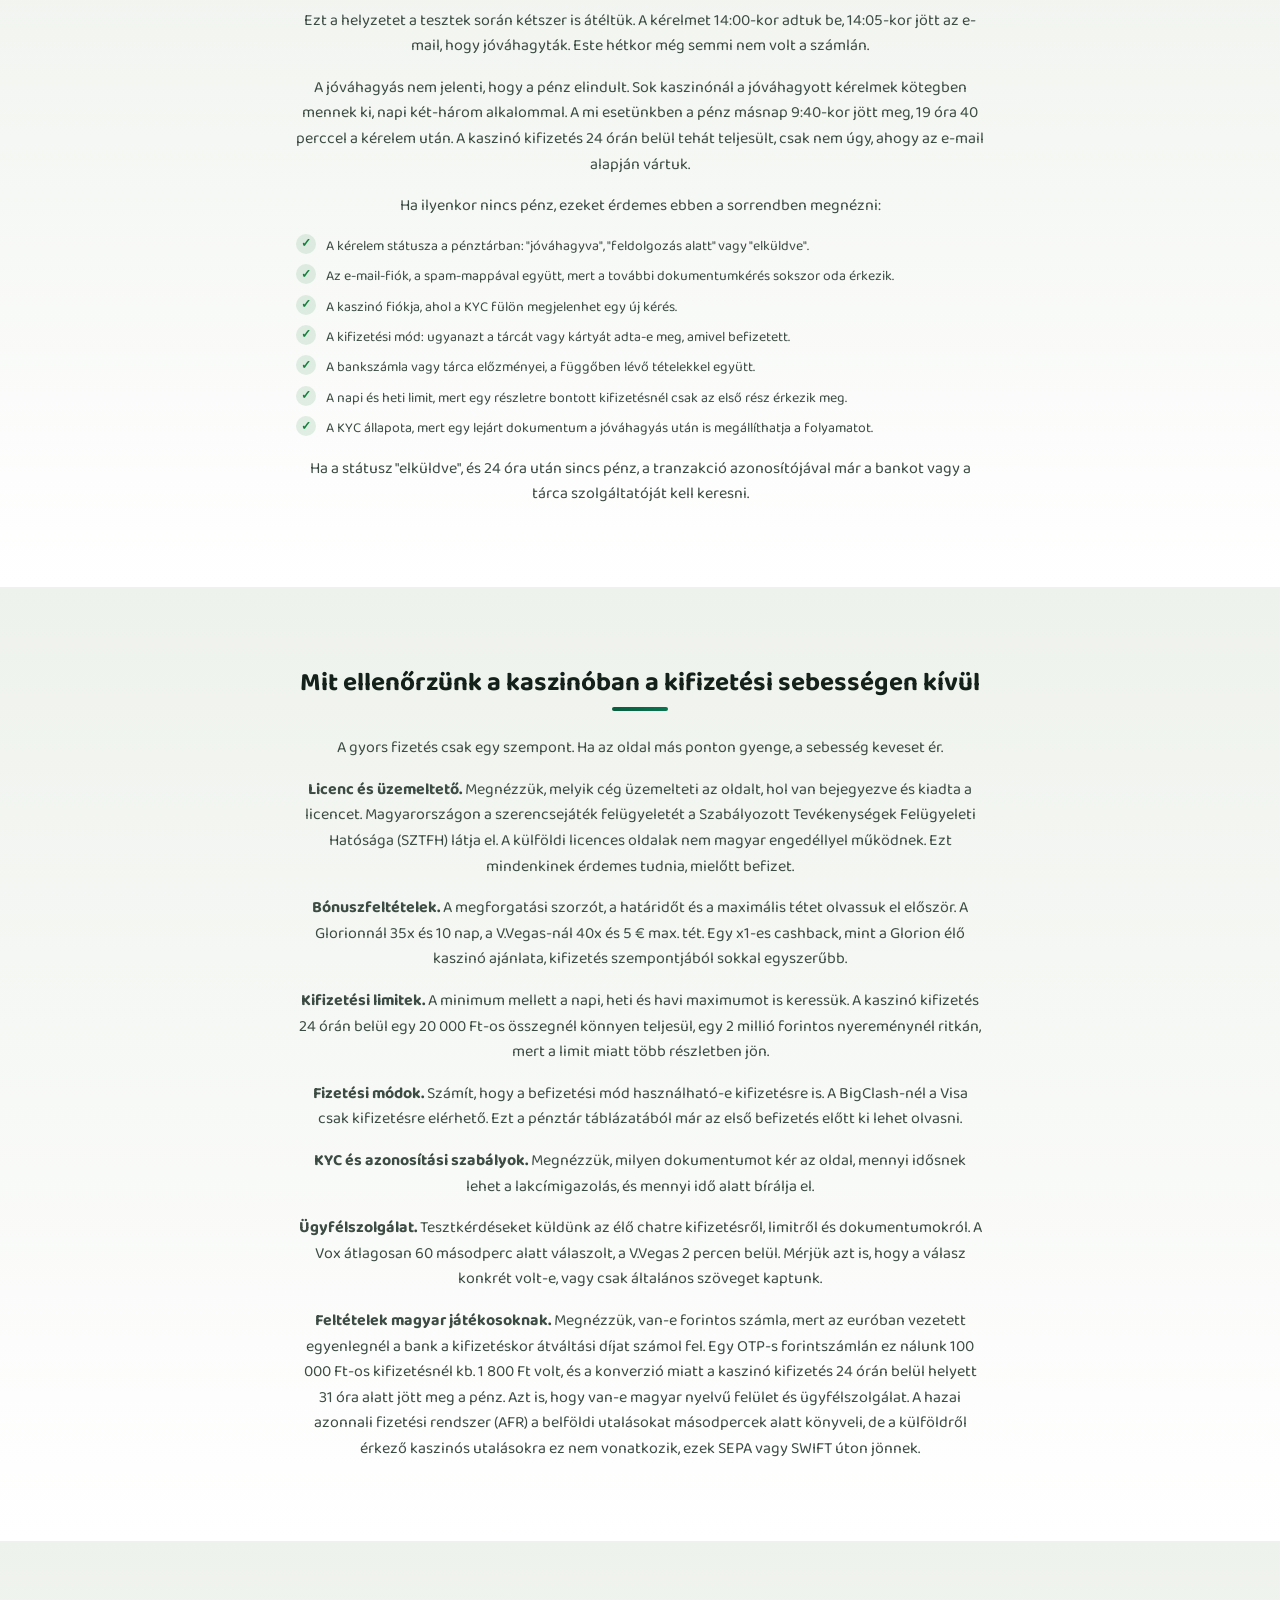
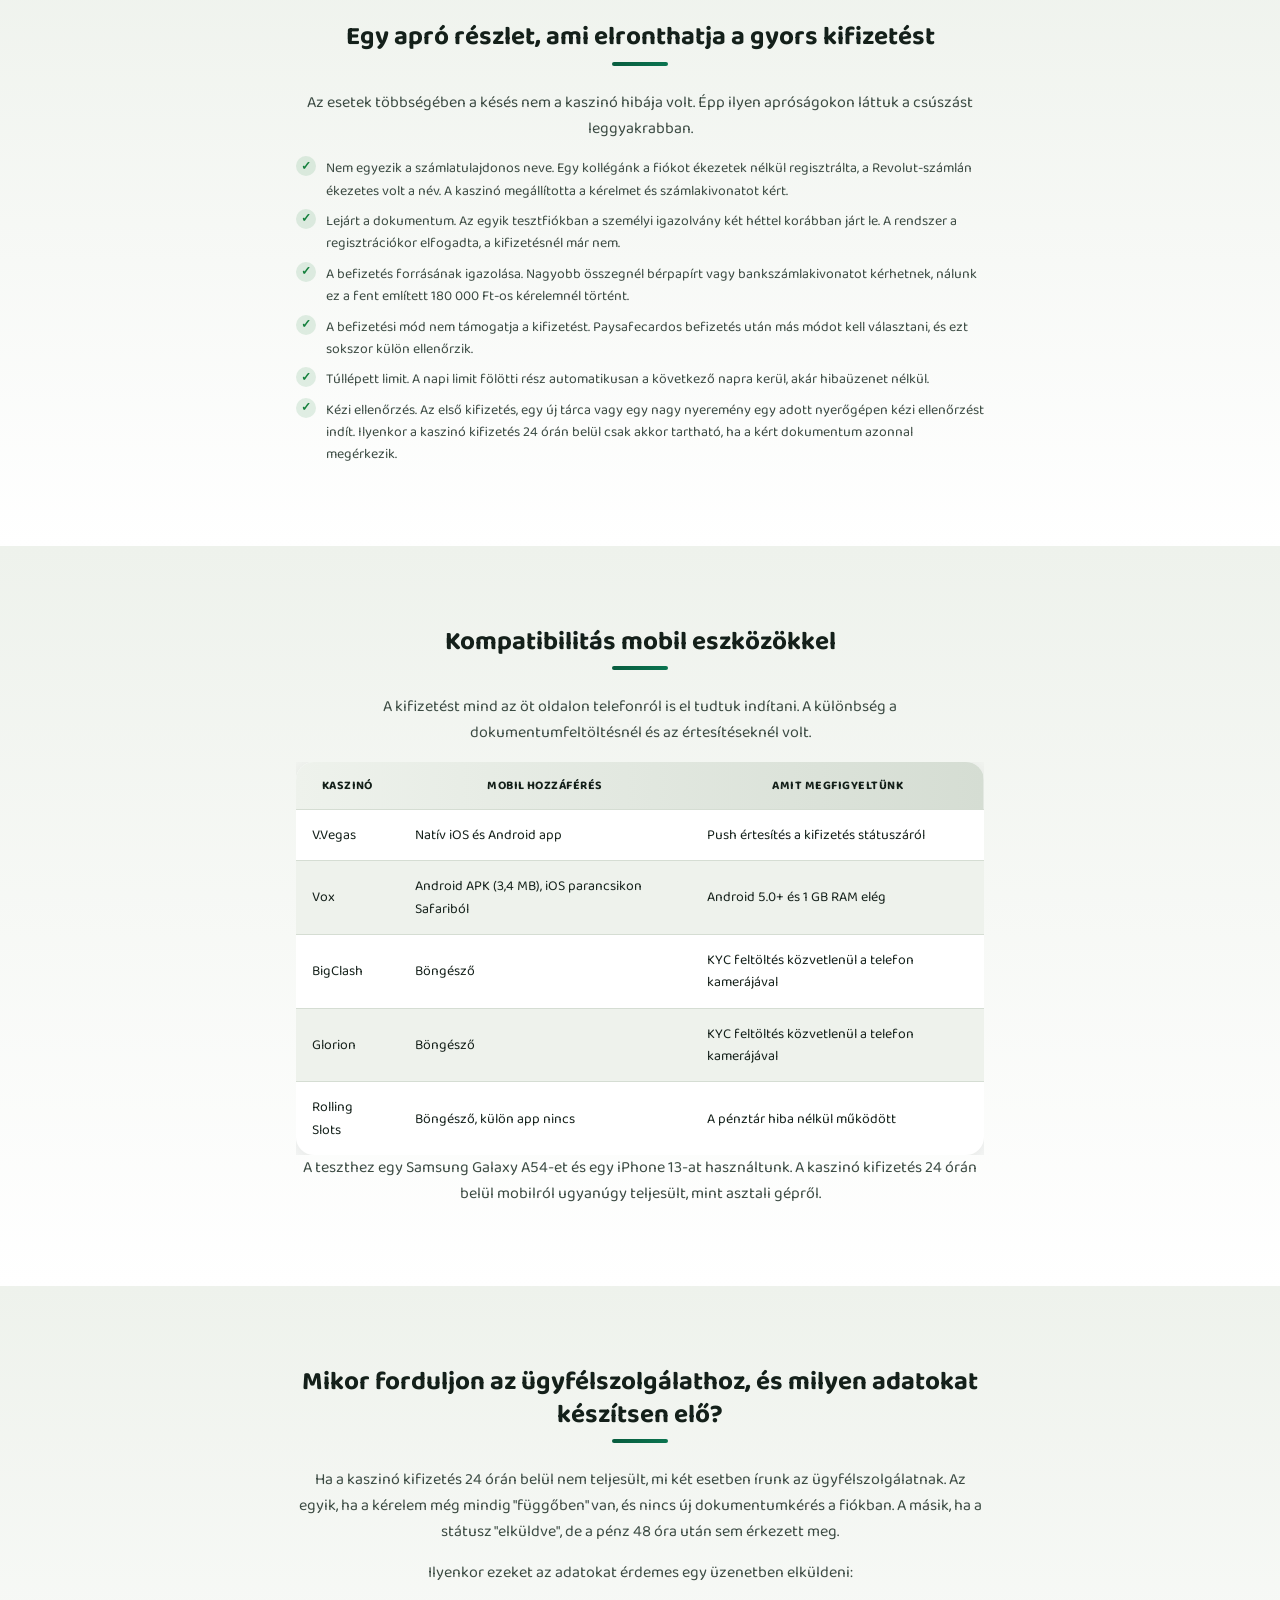
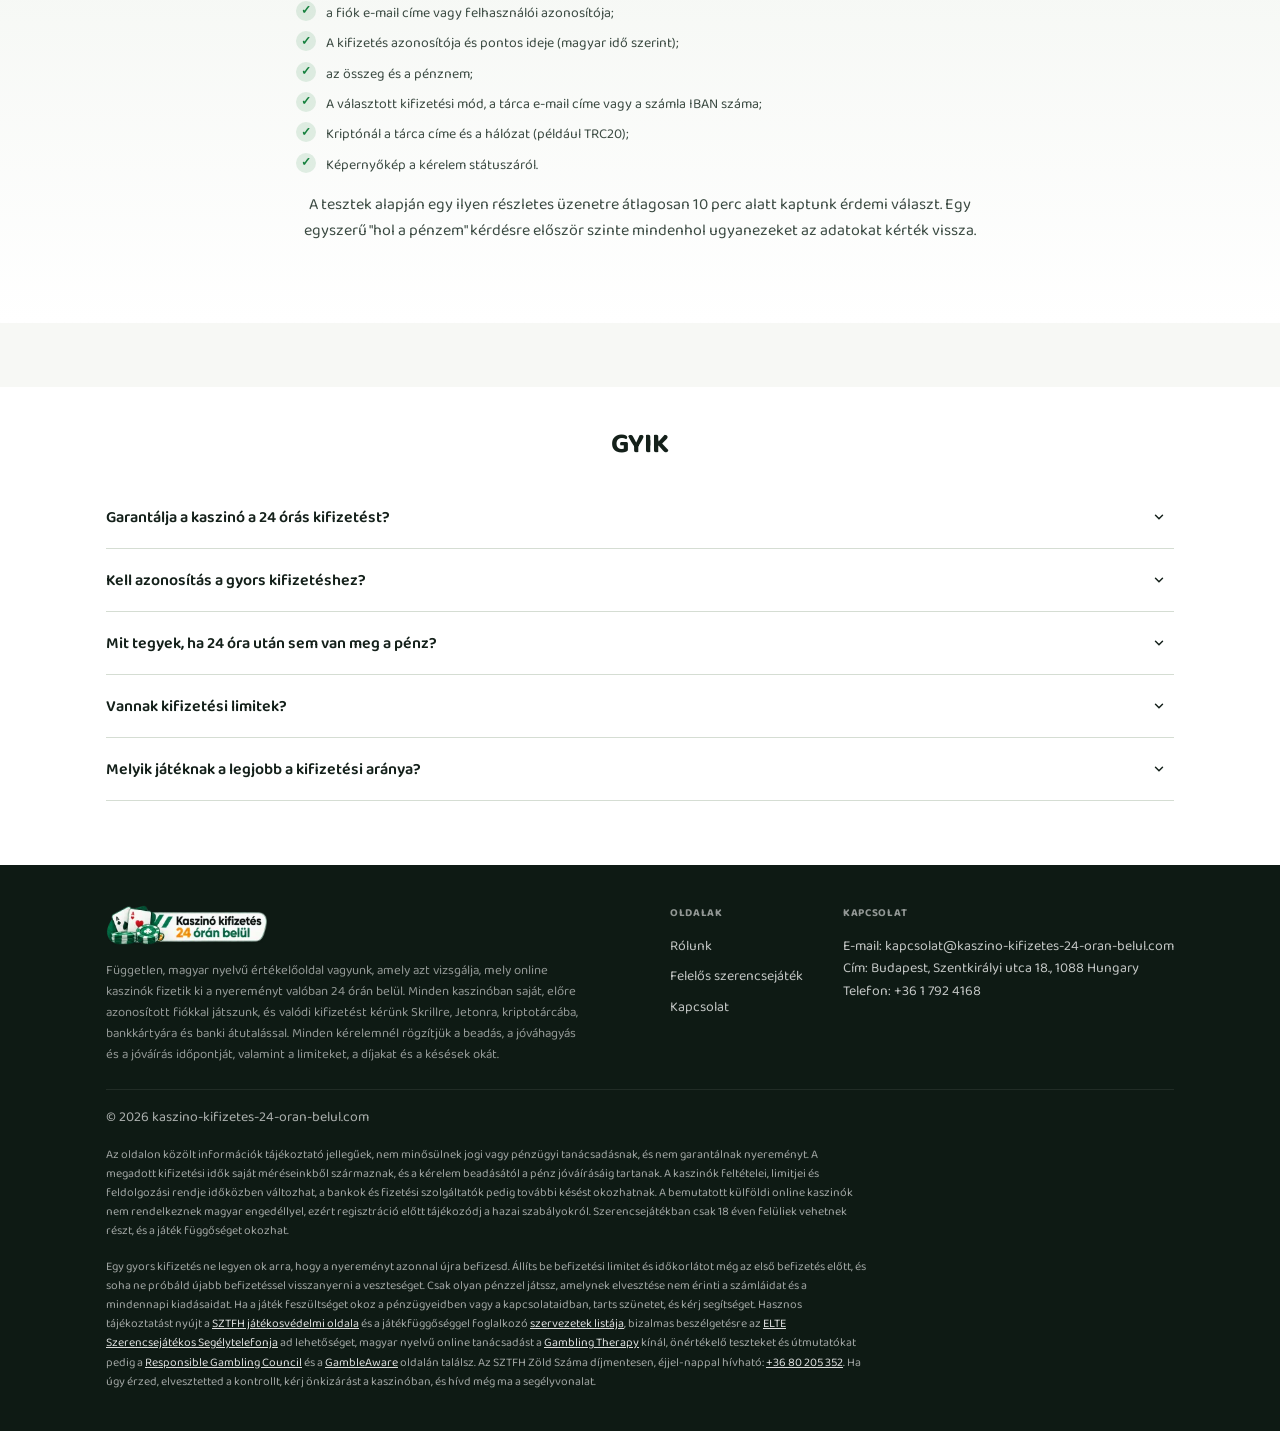
==== commit c32e641a: "Add HUF account and new casinos landing pages Fill /huf-szamla/ and /uj-oldalak/ from the Word docs," ====
--- a/index.html
+++ b/index.html
@@ -104,6 +104,8 @@
     <a class="site-header__logo" href="/" aria-label="Kaszinó kifizetés 24 órán belül — kezdőlap"><img src="/assets/logo.webp" width="250" height="78" alt="Kaszinó kifizetés 24 órán belül" loading="eager" decoding="async"></a>
 
     <nav class="site-header__nav" aria-label="Fő menü">
+      <a class="site-header__nav-link" href="/huf-szamla/">HUF számla</a>
+      <a class="site-header__nav-link" href="/uj-oldalak/">Új oldalak</a>
       <a class="site-header__nav-link" href="/rolunk/">Rólunk</a>
       <a class="site-header__nav-link" href="/kapcsolat/">Kapcsolat</a>
     </nav>
@@ -137,6 +139,8 @@
       <svg width="16" height="16" viewBox="0 0 16 16" fill="none" stroke="currentColor" stroke-width="2" stroke-linecap="round" aria-hidden="true"><line x1="2" y1="2" x2="14" y2="14"/><line x1="14" y1="2" x2="2" y2="14"/></svg>
     </button>
     <nav class="mob-menu__nav" aria-label="Oldal navigáció">
+      <a class="mob-menu__link" href="/huf-szamla/">HUF számla</a>
+      <a class="mob-menu__link" href="/uj-oldalak/">Új oldalak</a>
       <a class="mob-menu__link" href="/rolunk/">Rólunk</a>
       <a class="mob-menu__link" href="/kapcsolat/">Kapcsolat</a>
     </nav>
